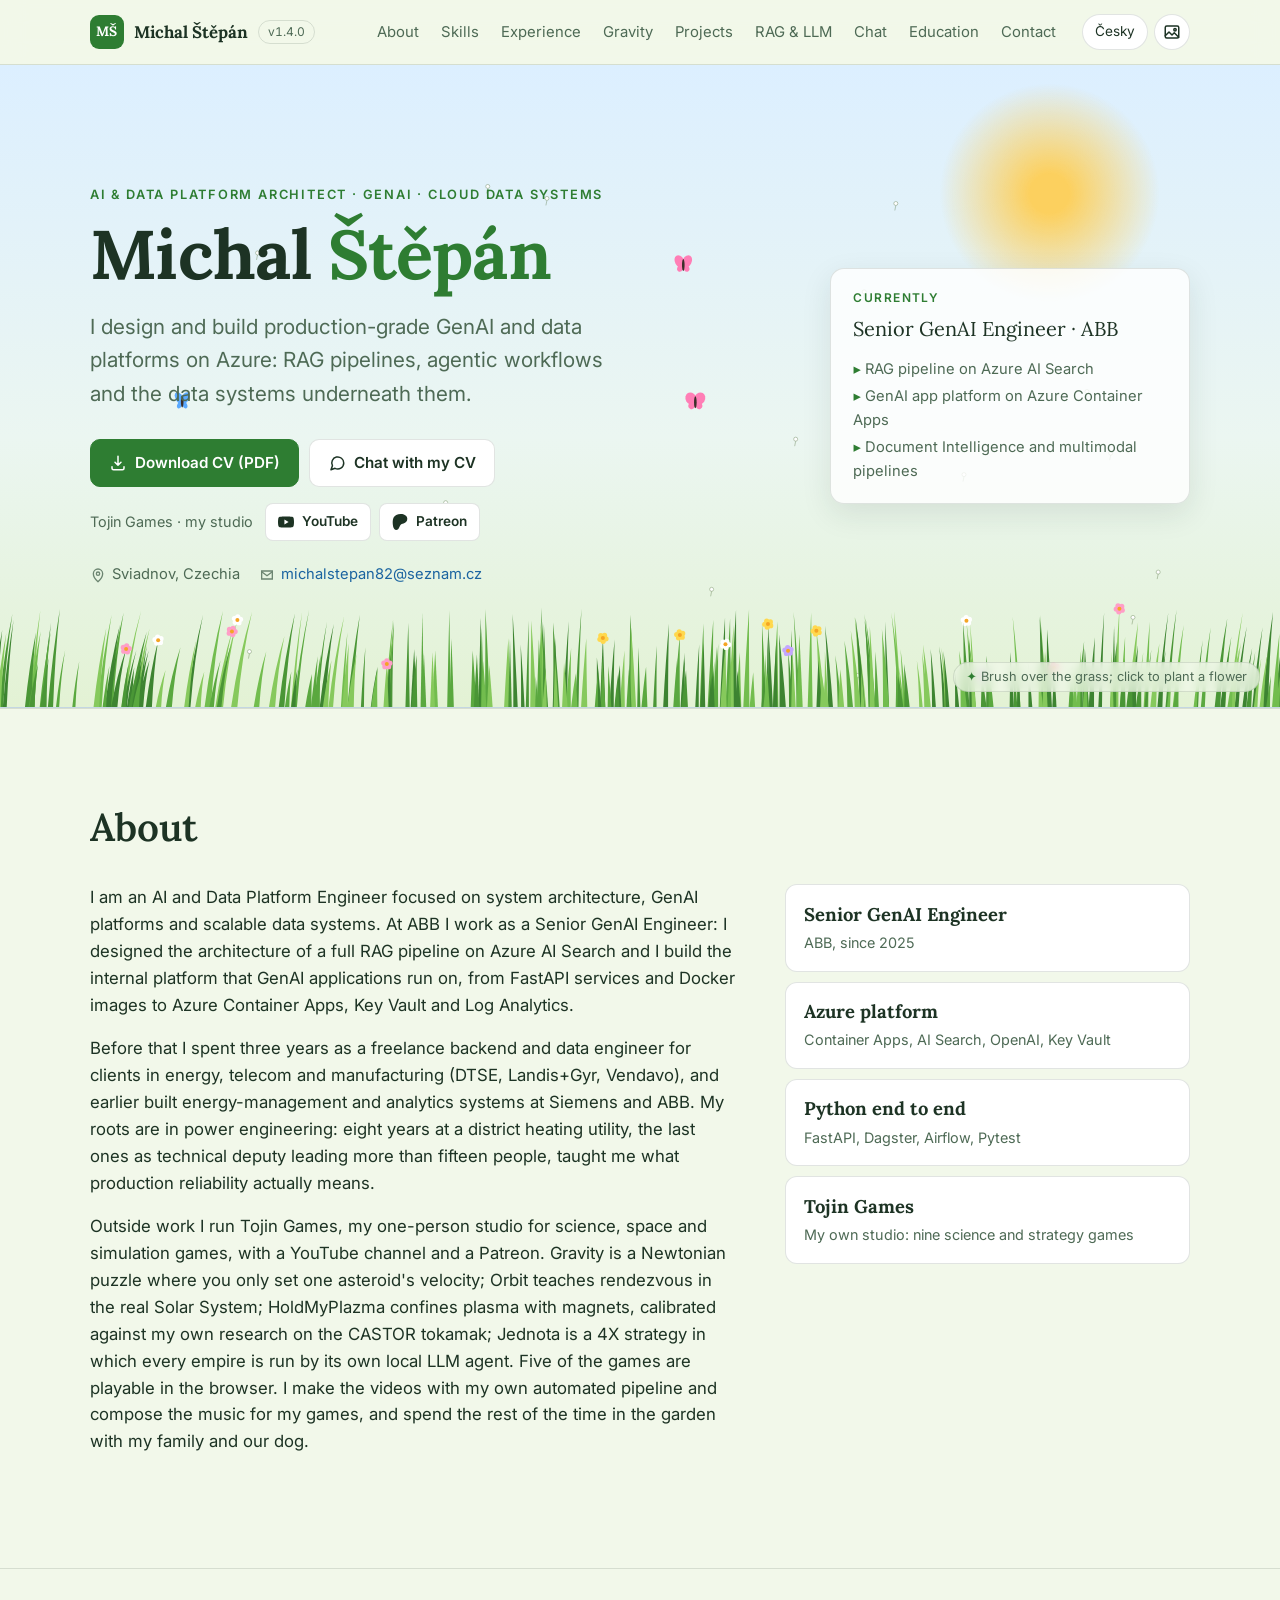
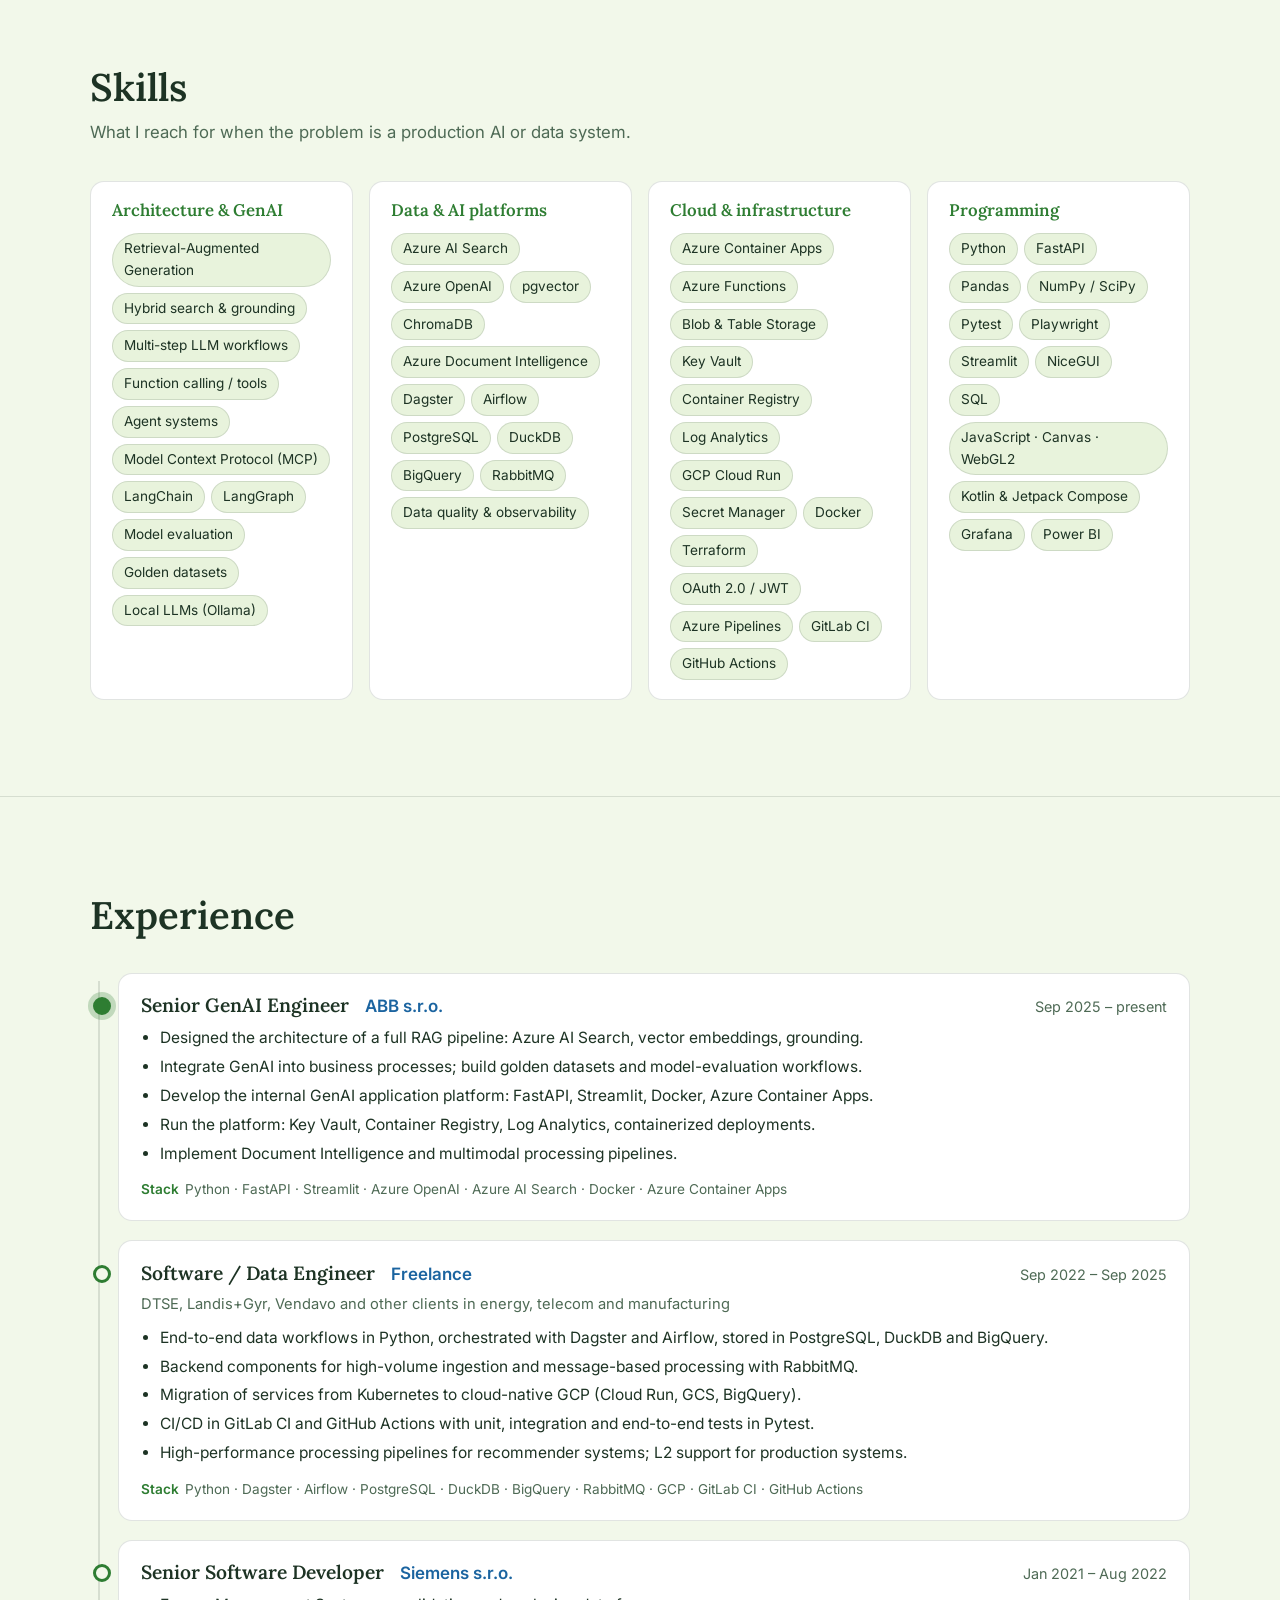
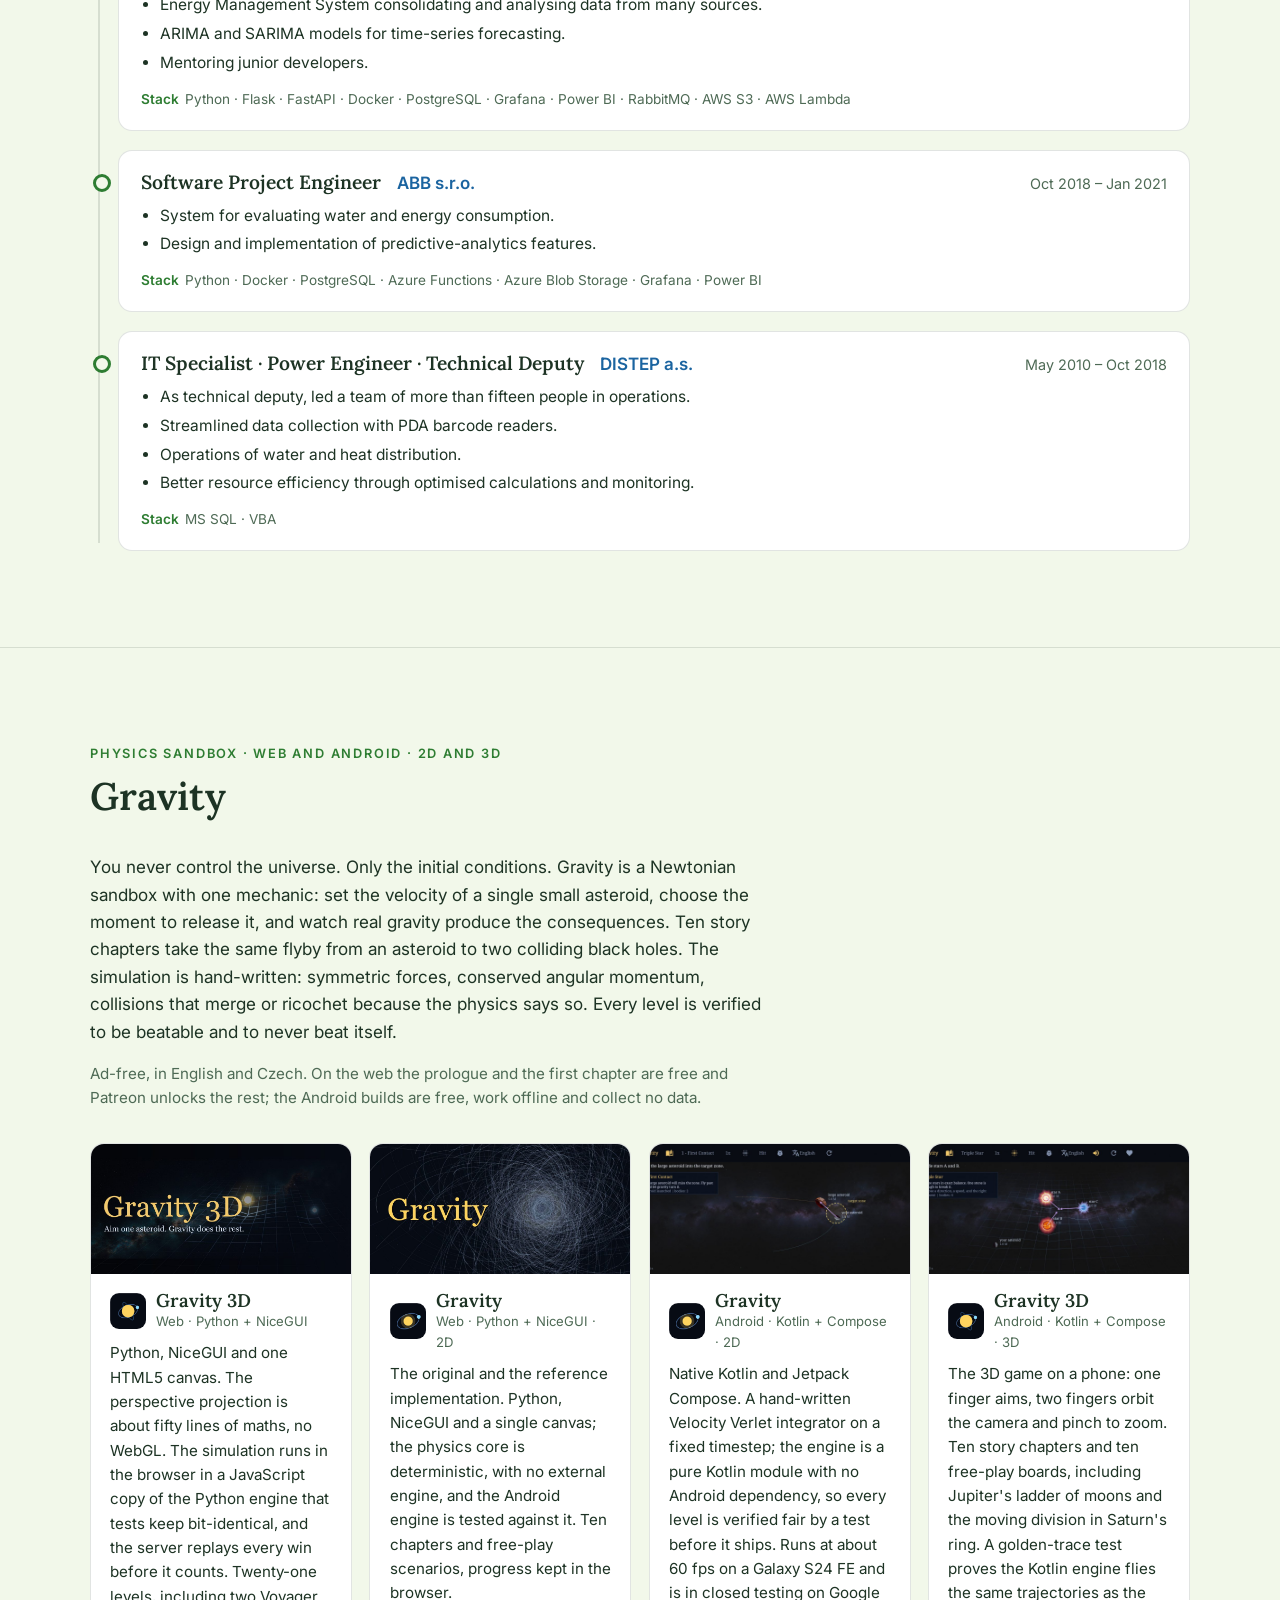
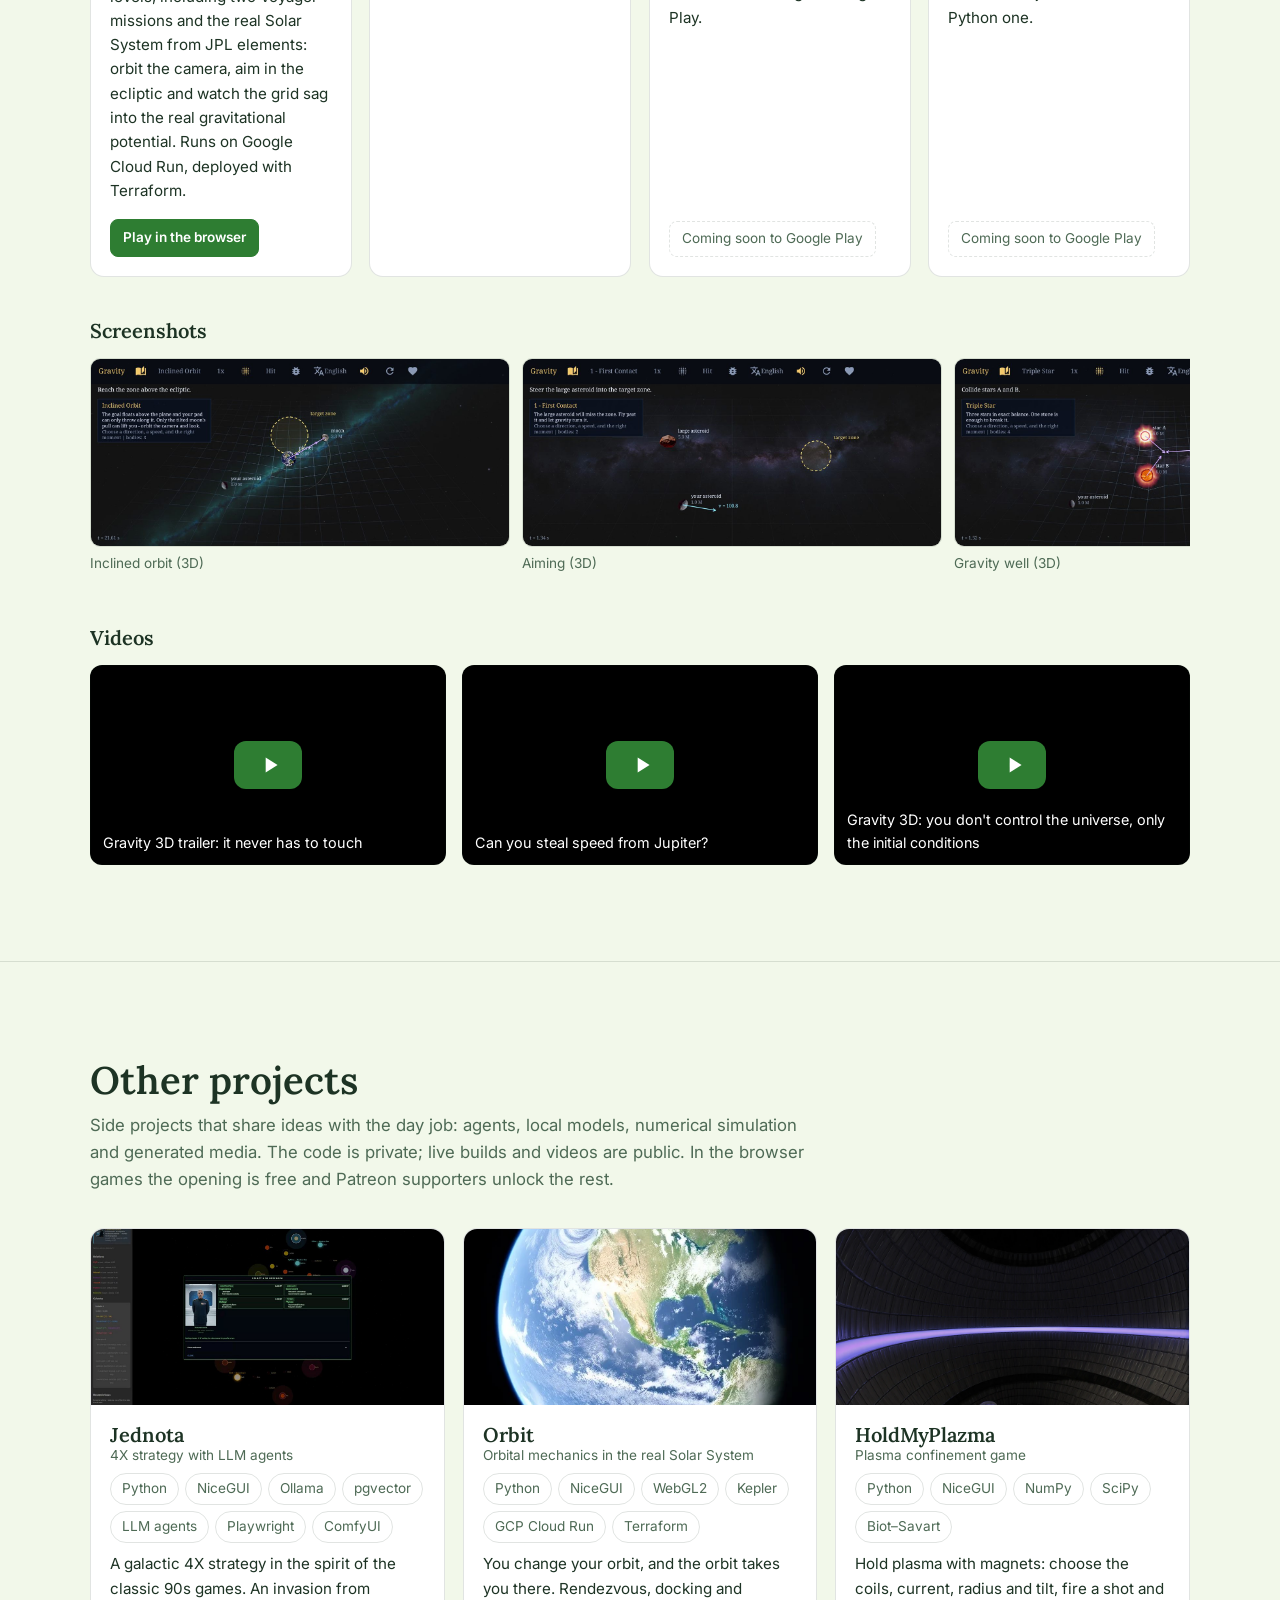
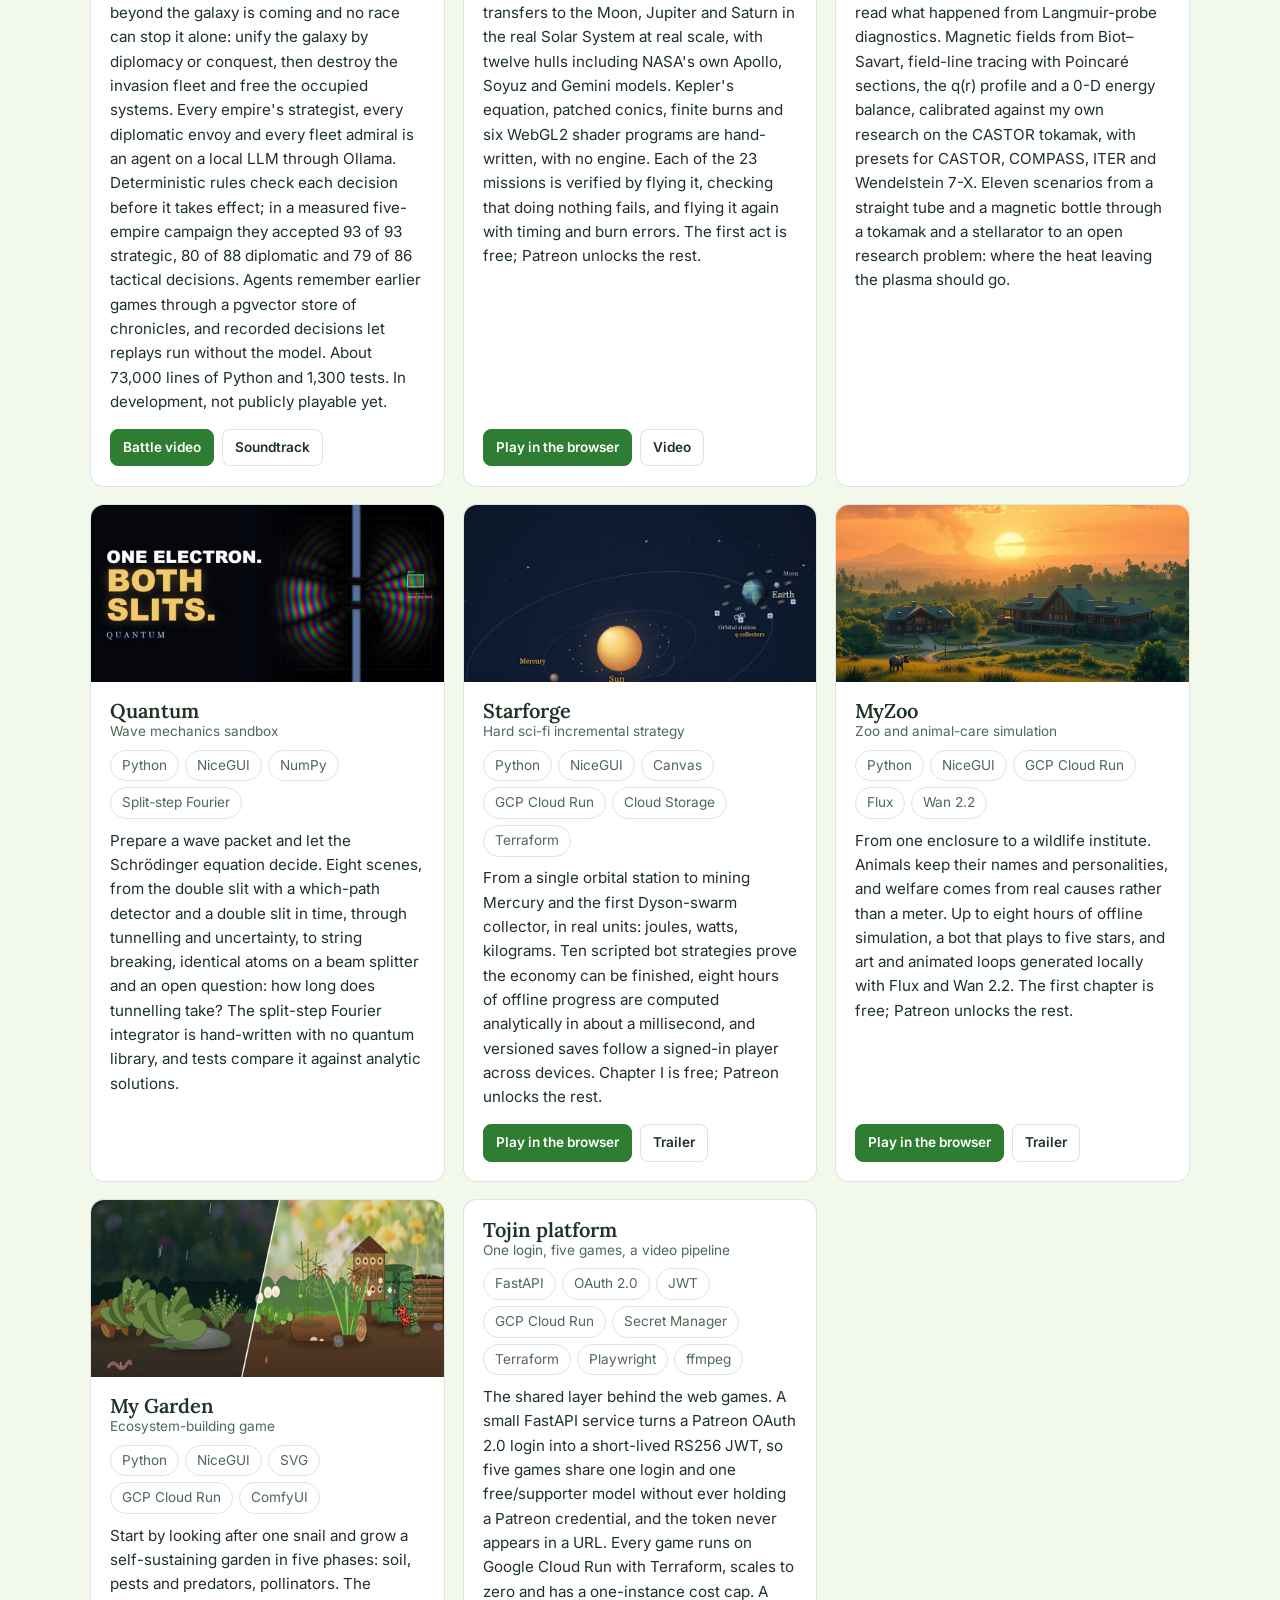
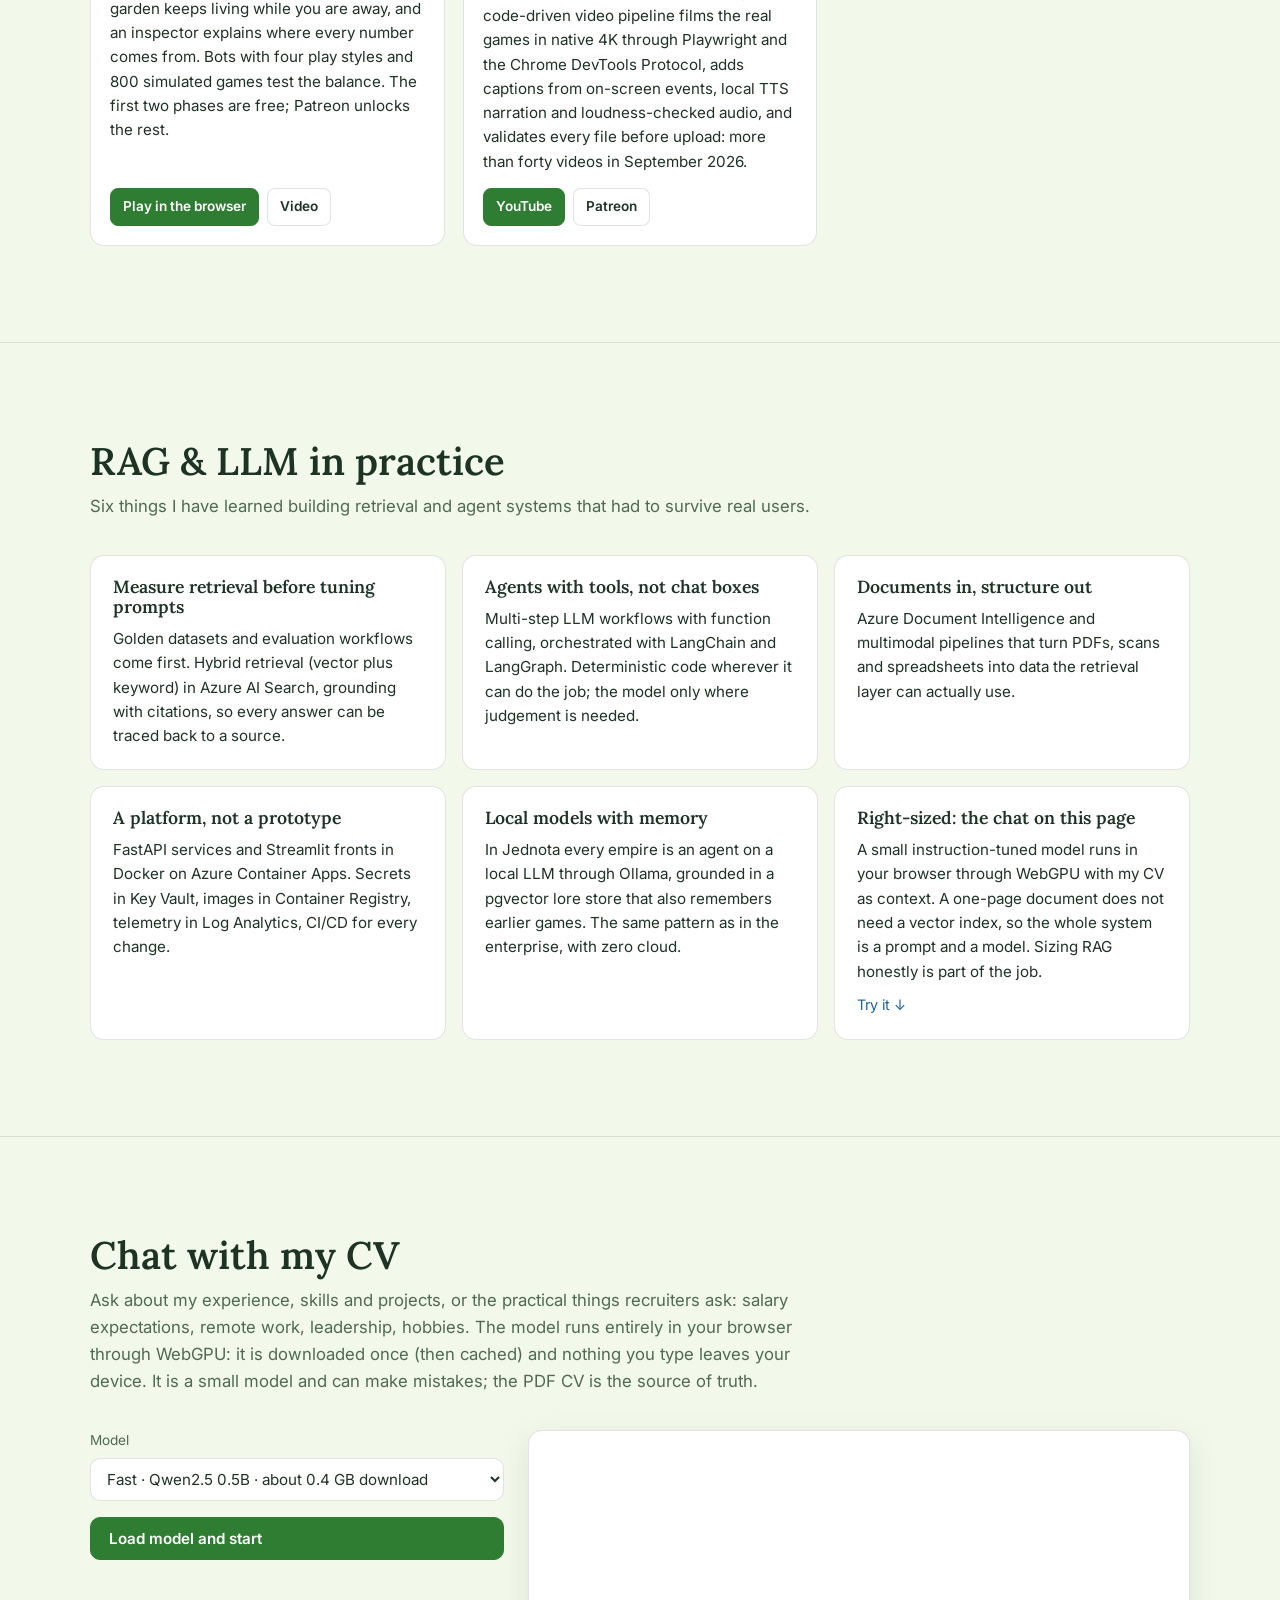
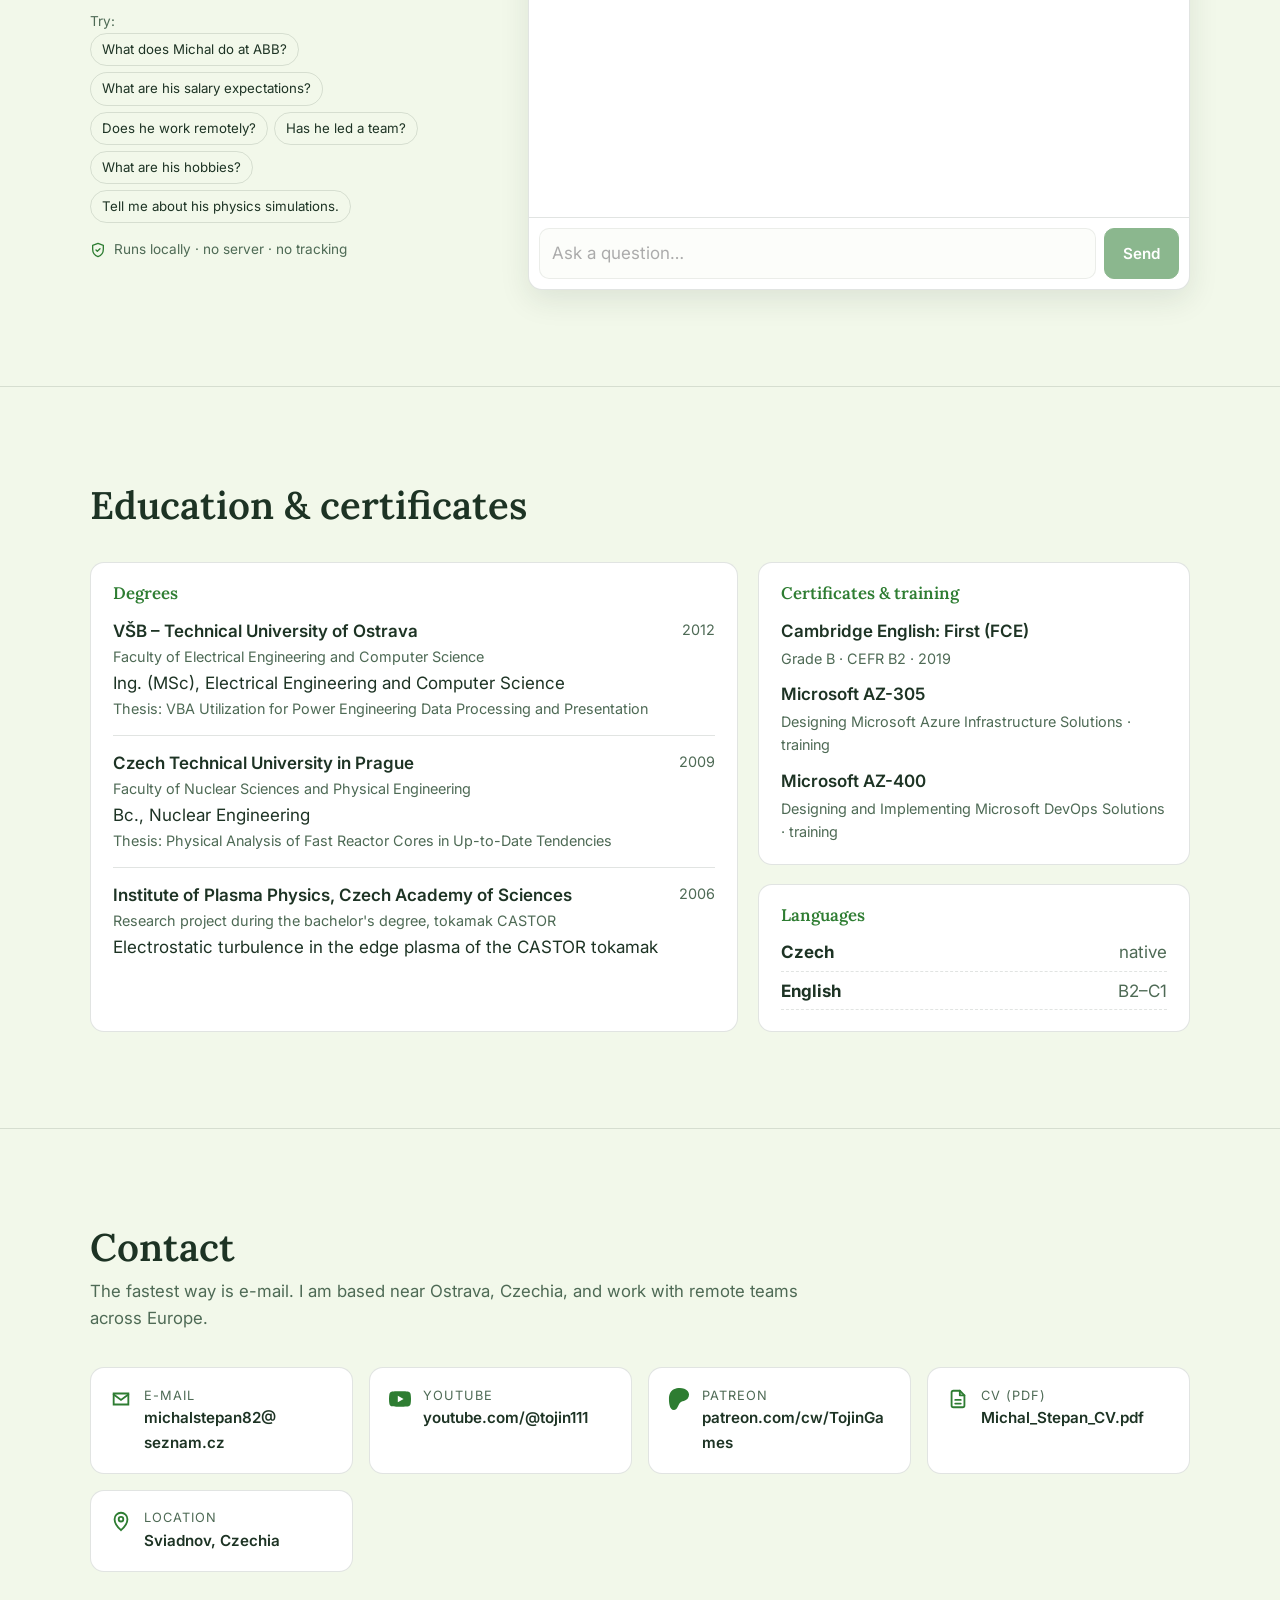
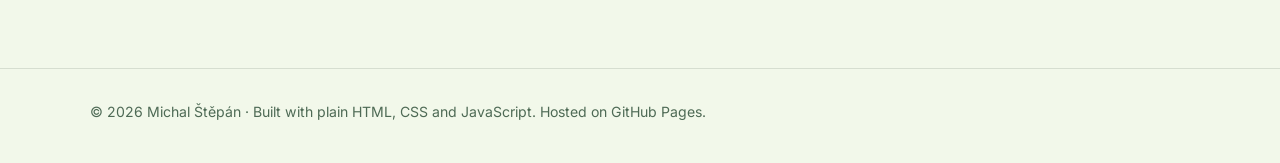
==== index.html @ fc26c0d9 "Add background picker with six animated, interactive hero scenes - Header button opens a menu of bac" ====
<!DOCTYPE html>
<html lang="en" data-bg="meadow">
<head>
  <meta charset="utf-8">
  <meta name="viewport" content="width=device-width, initial-scale=1">
  <title>Michal Štěpán · AI & Data Platform Architect</title>
  <meta name="description" content="Michal Štěpán designs and builds production GenAI and data platforms on Azure: RAG pipelines, agentic workflows and the data systems underneath. Also the author of physics games and simulations.">
  <meta name="author" content="Michal Štěpán">
  <meta name="theme-color" content="#f2f8ea">
  <meta property="og:type" content="website">
  <meta property="og:title" content="Michal Štěpán · AI & Data Platform Architect">
  <meta property="og:description" content="GenAI and data platforms on Azure. RAG, agents, Document Intelligence. Author of physics games and simulations: Gravity, Orbit, Quantum, Jednota.">
  <meta property="og:image" content="assets/img/gravity-3d-feature.jpg">
  <link rel="icon" href="data:image/svg+xml,%3Csvg%20xmlns='http://www.w3.org/2000/svg'%20viewBox='0%200%2064%2064'%3E%3Crect%20width='64'%20height='64'%20rx='14'%20fill='%23f1c55c'/%3E%3Ctext%20x='32'%20y='43'%20font-family='Georgia,serif'%20font-weight='700'%20font-size='30'%20text-anchor='middle'%20fill='%231a1408'%3EM%C5%A0%3C/text%3E%3C/svg%3E">
  <script>
    (function () {
      var b = "meadow";
      try { var s = localStorage.getItem("bg"); if (/^(meadow|forest|sea|space|nebula|paper)$/.test(s)) b = s; } catch (e) {}
      document.documentElement.setAttribute("data-bg", b);
    })();
  </script>
  <link rel="preconnect" href="https://fonts.googleapis.com">
  <link rel="preconnect" href="https://fonts.gstatic.com" crossorigin>
  <link href="https://fonts.googleapis.com/css2?family=Inter:wght@400;600&family=Lora:wght@600;700&display=swap" rel="stylesheet">
  <link rel="stylesheet" href="assets/css/style.css">
  <script type="application/ld+json">
  {
    "@context": "https://schema.org",
    "@type": "Person",
    "name": "Michal Štěpán",
    "jobTitle": "Senior GenAI Engineer",
    "worksFor": { "@type": "Organization", "name": "ABB" },
    "url": "https://mxstex.github.io/MyWebPage/",
    "sameAs": ["https://www.youtube.com/@tojin111", "https://www.patreon.com/cw/TojinGames"],
    "address": { "@type": "PostalAddress", "addressLocality": "Sviadnov", "addressCountry": "CZ" }
  }
  </script>
</head>
<body>
  <a class="skip" href="#main" data-i18n="skip">Skip to content</a>

  <header class="site-header">
    <nav class="container nav" aria-label="Main">
      <a class="brand" href="#top"><span class="mark">MŠ</span><span class="brand-name">Michal Štěpán</span></a>
      <button class="ver-btn" id="version-btn" type="button" aria-haspopup="dialog" data-i18n-attr="title:changelog.open"></button>
      <ul class="nav-links" id="nav-links">
        <li><a href="#about" data-i18n="nav.about">About</a></li>
        <li><a href="#skills" data-i18n="nav.skills">Skills</a></li>
        <li><a href="#experience" data-i18n="nav.experience">Experience</a></li>
        <li><a href="#gravity" data-i18n="nav.gravity">Gravity</a></li>
        <li><a href="#projects" data-i18n="nav.projects">Projects</a></li>
        <li><a href="#rag" data-i18n="nav.rag">RAG & LLM</a></li>
        <li><a href="#chat" data-i18n="nav.chat">Chat</a></li>
        <li><a href="#education" data-i18n="nav.education">Education</a></li>
        <li><a href="#contact" data-i18n="nav.contact">Contact</a></li>
      </ul>
      <div class="nav-ctrls">
        <button class="pill-btn" id="lang-toggle" type="button" data-i18n="lang.switch" data-i18n-attr="title:lang.switchTitle">Česky</button>
        <div class="bg-picker">
          <button class="icon-btn" id="bg-btn" type="button" aria-haspopup="menu" aria-expanded="false" aria-controls="bg-menu" data-i18n-attr="aria-label:bg.choose,title:bg.choose">
            <svg viewBox="0 0 24 24" fill="none" stroke="currentColor" stroke-width="2" stroke-linecap="round" stroke-linejoin="round"><rect x="3" y="4" width="18" height="16" rx="2"/><path d="m3 17 5-5 4 4 3-3 6 6"/><circle cx="16" cy="9" r="1.6"/></svg>
          </button>
          <div class="bg-menu" id="bg-menu" role="menu" hidden>
            <div class="bg-menu-title" data-i18n="bg.title">Background</div>
            <button type="button" role="menuitemradio" aria-checked="false" data-bg="meadow"><span class="sw"></span><span data-i18n="bg.meadow">Meadow</span></button>
            <button type="button" role="menuitemradio" aria-checked="false" data-bg="forest"><span class="sw"></span><span data-i18n="bg.forest">Forest at dusk</span></button>
            <button type="button" role="menuitemradio" aria-checked="false" data-bg="sea"><span class="sw"></span><span data-i18n="bg.sea">Sea</span></button>
            <button type="button" role="menuitemradio" aria-checked="false" data-bg="space"><span class="sw"></span><span data-i18n="bg.space">Space</span></button>
            <button type="button" role="menuitemradio" aria-checked="false" data-bg="nebula"><span class="sw"></span><span data-i18n="bg.nebula">Nebula</span></button>
            <button type="button" role="menuitemradio" aria-checked="false" data-bg="paper"><span class="sw"></span><span data-i18n="bg.paper">Paper</span></button>
          </div>
        </div>
        <button class="icon-btn menu-btn" id="menu-btn" type="button" aria-controls="nav-links" aria-expanded="false" data-i18n-attr="aria-label:nav.menu">
          <svg viewBox="0 0 24 24" fill="none" stroke="currentColor" stroke-width="2" stroke-linecap="round"><path d="M4 7h16M4 12h16M4 17h16"/></svg>
        </button>
      </div>
    </nav>
  </header>

  <main id="main">
    <!-- ===== HERO ===== -->
    <section class="hero" id="top">
      <canvas id="scene" aria-hidden="true"></canvas>
      <div class="scene-hint" id="scene-hint" aria-hidden="true"></div>
      <div class="container">
        <div class="hero-grid">
          <div>
            <div class="kicker" data-i18n="hero.kicker">AI & Data Platform Architect · GenAI · Cloud data systems</div>
            <h1>Michal <span class="accent">Štěpán</span></h1>
            <p class="tagline" data-i18n="hero.tagline">I design and build production-grade GenAI and data platforms on Azure: RAG pipelines, agentic workflows and the data systems underneath them.</p>
            <div class="hero-cta">
              <a class="btn primary" id="cv-link" href="cv/Michal_Stepan_CV.pdf" download>
                <svg viewBox="0 0 24 24" fill="none" stroke="currentColor" stroke-width="2" stroke-linecap="round" stroke-linejoin="round"><path d="M12 3v12m0 0 4-4m-4 4-4-4M4 17v2a2 2 0 0 0 2 2h12a2 2 0 0 0 2-2v-2"/></svg>
                <span data-i18n="hero.cv">Download CV (PDF)</span>
              </a>
              <a class="btn" href="#chat">
                <svg viewBox="0 0 24 24" fill="none" stroke="currentColor" stroke-width="2" stroke-linecap="round" stroke-linejoin="round"><path d="M21 12a8 8 0 0 1-11.6 7.1L4 21l1.9-5.4A8 8 0 1 1 21 12Z"/></svg>
                <span data-i18n="hero.chat">Chat with my CV</span>
              </a>
            </div>
            <div class="hero-studio">
              <span class="lbl" data-i18n="hero.studio">Tojin Games · my studio</span>
              <a class="btn small" id="youtube-link" href="https://www.youtube.com/@tojin111" target="_blank" rel="noopener">
                <svg viewBox="0 0 24 24" fill="currentColor"><path d="M23.5 6.2a3 3 0 0 0-2.1-2.1C19.5 3.6 12 3.6 12 3.6s-7.5 0-9.4.5A3 3 0 0 0 .5 6.2 31 31 0 0 0 0 12a31 31 0 0 0 .5 5.8 3 3 0 0 0 2.1 2.1c1.9.5 9.4.5 9.4.5s7.5 0 9.4-.5a3 3 0 0 0 2.1-2.1A31 31 0 0 0 24 12a31 31 0 0 0-.5-5.8ZM9.6 15.6V8.4l6.3 3.6-6.3 3.6Z"/></svg>
                <span data-i18n="hero.youtube">YouTube</span>
              </a>
              <a class="btn small" id="patreon-link" href="https://www.patreon.com/cw/TojinGames" target="_blank" rel="noopener">
                <svg viewBox="0 0 24 24" fill="currentColor"><path d="M22.957 7.21c-.004-3.064-2.391-5.576-5.191-6.482-3.478-1.125-8.064-.962-11.384.604C2.357 3.231 1.093 7.391 1.046 11.54c-.039 3.411.302 12.396 5.369 12.46 3.765.047 4.326-4.804 6.068-7.141 1.24-1.662 2.836-2.132 4.801-2.618 3.376-.836 5.678-3.501 5.673-7.031Z"/></svg>
                <span data-i18n="hero.patreon">Patreon</span>
              </a>
            </div>
            <div class="hero-meta">
              <span><svg viewBox="0 0 24 24" fill="none" stroke="currentColor" stroke-width="2" stroke-linecap="round"><path d="M12 22s7-6.2 7-12a7 7 0 1 0-14 0c0 5.8 7 12 7 12Z"/><circle cx="12" cy="10" r="2.5"/></svg><span id="hero-location">Sviadnov, Czechia</span></span>
              <span><svg viewBox="0 0 24 24" fill="none" stroke="currentColor" stroke-width="2" stroke-linecap="round"><path d="M4 6h16v12H4z"/><path d="m4 7 8 6 8-6"/></svg><a id="hero-email" href="mailto:michalstepan82@seznam.cz">michalstepan82@seznam.cz</a></span>
            </div>
          </div>
          <aside class="now-card">
            <div class="label" data-i18n="hero.now.label">Currently</div>
            <div class="big" data-i18n="hero.now.big">Senior GenAI Engineer · ABB</div>
            <ul>
              <li data-i18n="hero.now.1">RAG pipeline on Azure AI Search</li>
              <li data-i18n="hero.now.2">GenAI app platform on Azure Container Apps</li>
              <li data-i18n="hero.now.3">Document Intelligence and multimodal pipelines</li>
            </ul>
          </aside>
        </div>
      </div>
    </section>

    <!-- ===== ABOUT ===== -->
    <section id="about">
      <div class="container">
        <div class="section-head">
          <h2 data-i18n="about.title">About</h2>
        </div>
        <div class="about-grid">
          <div>
            <p data-i18n="about.p1"></p>
            <p data-i18n="about.p2"></p>
            <p data-i18n="about.p3"></p>
          </div>
          <div class="facts">
            <div class="fact"><b data-i18n="about.fact1.b"></b><span data-i18n="about.fact1.s"></span></div>
            <div class="fact"><b data-i18n="about.fact2.b"></b><span data-i18n="about.fact2.s"></span></div>
            <div class="fact"><b data-i18n="about.fact3.b"></b><span data-i18n="about.fact3.s"></span></div>
            <div class="fact"><b data-i18n="about.fact4.b"></b><span data-i18n="about.fact4.s"></span></div>
          </div>
        </div>
      </div>
    </section>

    <!-- ===== SKILLS ===== -->
    <section id="skills">
      <div class="container">
        <div class="section-head">
          <h2 data-i18n="skills.title">Skills</h2>
          <p class="lead" data-i18n="skills.lead"></p>
        </div>
        <div class="skill-groups" id="skill-groups"></div>
      </div>
    </section>

    <!-- ===== EXPERIENCE ===== -->
    <section id="experience">
      <div class="container">
        <div class="section-head">
          <h2 data-i18n="experience.title">Experience</h2>
        </div>
        <div class="timeline" id="timeline"></div>
      </div>
    </section>

    <!-- ===== GRAVITY ===== -->
    <section id="gravity">
      <div class="container">
        <div class="section-head">
          <div class="kicker" data-i18n="gravity.kicker">Physics sandbox · web and Android · 2D and 3D</div>
          <h2 data-i18n="gravity.title">Gravity</h2>
        </div>
        <div class="gravity-intro">
          <p data-i18n="gravity.intro"></p>
          <p class="free" data-i18n="gravity.free"></p>
        </div>
        <div class="app-grid" id="app-grid"></div>

        <h3 class="subhead" data-i18n="gravity.gallery">Screenshots</h3>
        <div class="strip" id="gallery"></div>

        <div id="videos-block">
          <h3 class="subhead" data-i18n="gravity.videos">Videos</h3>
          <div class="video-grid" id="videos"></div>
        </div>
      </div>
    </section>

    <!-- ===== PROJECTS ===== -->
    <section id="projects">
      <div class="container">
        <div class="section-head">
          <h2 data-i18n="projects.title">Other projects</h2>
          <p class="lead" data-i18n="projects.lead"></p>
        </div>
        <div class="project-grid" id="project-grid"></div>
      </div>
    </section>

    <!-- ===== RAG & LLM ===== -->
    <section id="rag">
      <div class="container">
        <div class="section-head">
          <h2 data-i18n="rag.title">RAG & LLM in practice</h2>
          <p class="lead" data-i18n="rag.lead"></p>
        </div>
        <div class="rag-grid" id="rag-grid"></div>
      </div>
    </section>

    <!-- ===== CHAT ===== -->
    <section id="chat">
      <div class="container">
        <div class="section-head">
          <h2 data-i18n="chat.title">Chat with my CV</h2>
          <p class="lead" data-i18n="chat.intro"></p>
        </div>
        <div class="chat-wrap">
          <div class="chat-side">
            <div class="field">
              <label for="chat-model" data-i18n="chat.model">Model</label>
              <select id="chat-model">
                <option value="small" data-i18n="chat.model.small">Fast · Qwen2.5 0.5B · about 0.4 GB download</option>
                <option value="large" data-i18n="chat.model.large">Better answers · Qwen2.5 1.5B · about 1 GB download</option>
              </select>
            </div>
            <button class="btn primary" id="chat-start" type="button" data-i18n="chat.start">Load model and start</button>
            <div class="progress" id="chat-progress" hidden><div></div></div>
            <div class="status" id="chat-status"></div>
            <div>
              <div class="field"><label data-i18n="chat.suggest">Try:</label></div>
              <div class="suggest" id="chat-suggest"></div>
            </div>
            <div class="privacy">
              <svg viewBox="0 0 24 24" fill="none" stroke="currentColor" stroke-width="2" stroke-linecap="round" stroke-linejoin="round"><path d="M12 2 4 5v6c0 5 3.4 9.4 8 11 4.6-1.6 8-6 8-11V5l-8-3Z"/><path d="m9 12 2 2 4-4"/></svg>
              <span data-i18n="chat.privacy">Runs locally · no server · no tracking</span>
            </div>
          </div>
          <div class="chat-box">
            <div class="messages" id="chat-messages" aria-live="polite"></div>
            <form class="chat-input" id="chat-form">
              <input id="chat-input" type="text" autocomplete="off" disabled data-i18n-attr="placeholder:chat.placeholder" placeholder="Ask a question…">
              <button class="btn primary" id="chat-send" type="submit" disabled data-i18n="chat.send">Send</button>
              <button class="btn" id="chat-stop" type="button" hidden data-i18n="chat.stop">Stop</button>
            </form>
          </div>
        </div>
      </div>
    </section>

    <!-- ===== EDUCATION ===== -->
    <section id="education">
      <div class="container">
        <div class="section-head">
          <h2 data-i18n="education.title">Education & certificates</h2>
        </div>
        <div class="edu-grid">
          <div class="card">
            <h3 data-i18n="education.degrees">Degrees</h3>
            <div id="degrees"></div>
          </div>
          <div class="side-stack">
            <div class="card">
              <h3 data-i18n="education.certs">Certificates & training</h3>
              <div id="certs"></div>
            </div>
            <div class="card">
              <h3 data-i18n="education.langs">Languages</h3>
              <div class="langs" id="langs"></div>
            </div>
          </div>
        </div>
      </div>
    </section>

    <!-- ===== CONTACT ===== -->
    <section id="contact">
      <div class="container">
        <div class="section-head">
          <h2 data-i18n="contact.title">Contact</h2>
          <p class="lead" data-i18n="contact.lead"></p>
        </div>
        <div class="contact-grid">
          <a class="contact-item" id="contact-email" href="mailto:michalstepan82@seznam.cz">
            <svg viewBox="0 0 24 24" fill="none" stroke="currentColor" stroke-width="2" stroke-linecap="round"><path d="M4 6h16v12H4z"/><path d="m4 7 8 6 8-6"/></svg>
            <div><div class="k" data-i18n="contact.email">E-mail</div><div class="v" id="contact-email-v"></div></div>
          </a>
          <a class="contact-item" id="contact-youtube" href="https://www.youtube.com/@tojin111" target="_blank" rel="noopener">
            <svg viewBox="0 0 24 24" fill="currentColor"><path d="M23.5 6.2a3 3 0 0 0-2.1-2.1C19.5 3.6 12 3.6 12 3.6s-7.5 0-9.4.5A3 3 0 0 0 .5 6.2 31 31 0 0 0 0 12a31 31 0 0 0 .5 5.8 3 3 0 0 0 2.1 2.1c1.9.5 9.4.5 9.4.5s7.5 0 9.4-.5a3 3 0 0 0 2.1-2.1A31 31 0 0 0 24 12a31 31 0 0 0-.5-5.8ZM9.6 15.6V8.4l6.3 3.6-6.3 3.6Z"/></svg>
            <div><div class="k" data-i18n="contact.youtube">YouTube</div><div class="v">youtube.com/@tojin111</div></div>
          </a>
          <a class="contact-item" id="contact-patreon" href="https://www.patreon.com/cw/TojinGames" target="_blank" rel="noopener">
            <svg viewBox="0 0 24 24" fill="currentColor"><path d="M22.957 7.21c-.004-3.064-2.391-5.576-5.191-6.482-3.478-1.125-8.064-.962-11.384.604C2.357 3.231 1.093 7.391 1.046 11.54c-.039 3.411.302 12.396 5.369 12.46 3.765.047 4.326-4.804 6.068-7.141 1.24-1.662 2.836-2.132 4.801-2.618 3.376-.836 5.678-3.501 5.673-7.031Z"/></svg>
            <div><div class="k" data-i18n="contact.patreon">Patreon</div><div class="v">patreon.com/cw/TojinGames</div></div>
          </a>
          <a class="contact-item hidden" id="contact-linkedin" href="#" target="_blank" rel="noopener">
            <svg viewBox="0 0 24 24" fill="currentColor"><path d="M20.4 2H3.6A1.6 1.6 0 0 0 2 3.6v16.8A1.6 1.6 0 0 0 3.6 22h16.8a1.6 1.6 0 0 0 1.6-1.6V3.6A1.6 1.6 0 0 0 20.4 2ZM8 19H5V9h3v10ZM6.5 7.7a1.7 1.7 0 1 1 0-3.4 1.7 1.7 0 0 1 0 3.4ZM19 19h-3v-4.9c0-1.2 0-2.7-1.6-2.7s-1.9 1.3-1.9 2.6V19h-3V9h2.9v1.4a3.2 3.2 0 0 1 2.8-1.6c3 0 3.6 2 3.6 4.6V19Z"/></svg>
            <div><div class="k" data-i18n="contact.linkedin">LinkedIn</div><div class="v" id="contact-linkedin-v"></div></div>
          </a>
          <a class="contact-item" id="contact-cv" href="cv/Michal_Stepan_CV.pdf" download>
            <svg viewBox="0 0 24 24" fill="none" stroke="currentColor" stroke-width="2" stroke-linecap="round" stroke-linejoin="round"><path d="M14 3H7a2 2 0 0 0-2 2v14a2 2 0 0 0 2 2h10a2 2 0 0 0 2-2V8l-5-5Z"/><path d="M14 3v5h5M9 13h6M9 17h6"/></svg>
            <div><div class="k" data-i18n="contact.cv">CV (PDF)</div><div class="v">Michal_Stepan_CV.pdf</div></div>
          </a>
          <div class="contact-item">
            <svg viewBox="0 0 24 24" fill="none" stroke="currentColor" stroke-width="2" stroke-linecap="round"><path d="M12 22s7-6.2 7-12a7 7 0 1 0-14 0c0 5.8 7 12 7 12Z"/><circle cx="12" cy="10" r="2.5"/></svg>
            <div><div class="k" data-i18n="contact.location">Location</div><div class="v" id="contact-location"></div></div>
          </div>
        </div>
      </div>
    </section>
  </main>

  <footer>
    <div class="container">
      <span>© <span id="year">2026</span> Michal Štěpán · <span data-i18n="footer.built">Built with plain HTML, CSS and JavaScript. Hosted on GitHub Pages.</span></span>
    </div>
  </footer>

  <dialog class="changelog" id="changelog" aria-labelledby="changelog-title">
    <div class="changelog-head">
      <h2 id="changelog-title" data-i18n="changelog.title">Changelog</h2>
      <button class="icon-btn" id="changelog-close" type="button" data-i18n-attr="aria-label:lightbox.close,title:lightbox.close">
        <svg viewBox="0 0 24 24" fill="none" stroke="currentColor" stroke-width="2" stroke-linecap="round"><path d="M6 6l12 12M18 6 6 18"/></svg>
      </button>
    </div>
    <div class="changelog-list" id="changelog-list"></div>
  </dialog>

  <dialog class="lightbox" id="lightbox">
    <figure>
      <img id="lightbox-img" alt="">
      <figcaption id="lightbox-cap"></figcaption>
    </figure>
  </dialog>

  <script src="assets/js/content.js"></script>
  <script src="assets/js/main.js"></script>
  <script src="assets/js/chat.js"></script>
</body>
</html>
---- assets/css/style.css ----
/* =====================================================================
   Michal Štěpán · portfolio
   Plain CSS, no build step. Six backgrounds via :root[data-bg]; the
   base :root values are the "space" one, "meadow" is the default.
   ===================================================================== */

:root {
  --bg: #0b1020;
  --bg-2: #0f172b;
  --card: #141f36;
  --card-2: #1a2745;
  --text: #e8ecf5;
  --muted: #a3add0;
  --accent: #f1c55c;
  --accent-ink: #1a1408;
  --accent-2: #8fb4ff;
  --line: rgba(255, 255, 255, 0.10);
  --shadow: 0 10px 30px rgba(0, 0, 0, 0.35);
  --radius: 14px;
  --font-display: "Lora", Georgia, "Times New Roman", serif;
  --font-body: "Inter", system-ui, -apple-system, "Segoe UI", Roboto, sans-serif;
  --nav-h: 64px;
  color-scheme: dark;
}

/* :root[data-bg], not [data-bg]: the picker's menu items carry data-bg too */
:root[data-bg="meadow"] {
  --bg: #f2f8ea;
  --bg-2: #fbfdf7;
  --card: #ffffff;
  --card-2: #e8f3dc;
  --text: #1d3324;
  --muted: #4e6a55;
  --accent: #2e7d32;
  --accent-ink: #ffffff;
  --accent-2: #1b64a0;
  --line: rgba(29, 51, 36, 0.13);
  --shadow: 0 10px 30px rgba(29, 51, 36, 0.10);
  --hero-bg: linear-gradient(180deg, #dcefff 0%, #ebf6f1 58%, #e3f2d4 100%);
  --scene-opacity: 1;
  color-scheme: light;
}

:root[data-bg="forest"] {
  --bg: #0e1712;
  --bg-2: #111d16;
  --card: #15241b;
  --card-2: #1b2e22;
  --text: #e4eee5;
  --muted: #a3b9a8;
  --accent: #a5d46f;
  --accent-ink: #10200f;
  --accent-2: #e8c872;
  --line: rgba(255, 255, 255, 0.09);
  --shadow: 0 10px 30px rgba(0, 0, 0, 0.40);
  --hero-bg: radial-gradient(900px 420px at 82% 8%, rgba(220, 232, 190, 0.07), transparent 70%), linear-gradient(180deg, #0b140f, #0f1a13);
  --scene-opacity: 0.95;
  color-scheme: dark;
}

:root[data-bg="sea"] {
  --bg: #eef6f6;
  --bg-2: #f8fcfc;
  --card: #ffffff;
  --card-2: #e1efef;
  --text: #13303a;
  --muted: #4a6670;
  --accent: #0f7478;
  --accent-ink: #ffffff;
  --accent-2: #2458a6;
  --line: rgba(19, 48, 58, 0.12);
  --shadow: 0 10px 30px rgba(19, 48, 58, 0.10);
  --hero-bg: linear-gradient(180deg, #e0effb 0%, #edf7f7 65%, #e4f2f2 100%);
  --scene-opacity: 1;
  color-scheme: light;
}

:root[data-bg="nebula"] {
  --bg: #110c22;
  --bg-2: #150f2b;
  --card: #1b1436;
  --card-2: #241a47;
  --text: #ece8fb;
  --muted: #b3aad8;
  --accent: #7fe3f0;
  --accent-ink: #081620;
  --accent-2: #d4a6ff;
  --line: rgba(255, 255, 255, 0.10);
  --shadow: 0 10px 30px rgba(0, 0, 0, 0.45);
  --hero-bg: radial-gradient(700px 420px at 85% 12%, rgba(150, 80, 240, 0.30), transparent 70%), radial-gradient(640px 420px at 8% 95%, rgba(40, 190, 210, 0.14), transparent 70%);
  --scene-opacity: 0.85;
  color-scheme: dark;
}

:root[data-bg="paper"] {
  --bg: #f7f5ef;
  --bg-2: #ffffff;
  --card: #ffffff;
  --card-2: #f1eee4;
  --text: #14213d;
  --muted: #4d5b7c;
  --accent: #a8780a;
  --accent-ink: #ffffff;
  --accent-2: #2b5cc7;
  --line: rgba(20, 33, 61, 0.12);
  --shadow: 0 10px 30px rgba(20, 33, 61, 0.10);
  color-scheme: light;
}

* { box-sizing: border-box; }
html { scroll-behavior: smooth; scroll-padding-top: calc(var(--nav-h) + 12px); }
@media (prefers-reduced-motion: reduce) { html { scroll-behavior: auto; } }

body {
  margin: 0;
  background: var(--bg);
  color: var(--text);
  font-family: var(--font-body);
  font-size: 17px;
  line-height: 1.6;
  -webkit-font-smoothing: antialiased;
}

img { max-width: 100%; display: block; }
a { color: var(--accent-2); text-decoration: none; }
a:hover { text-decoration: underline; }
h1, h2, h3, h4 { font-family: var(--font-display); font-weight: 600; line-height: 1.15; margin: 0; }
p { margin: 0 0 1em; }
ul { margin: 0; padding-left: 1.2em; }

.container { width: min(1100px, 100% - 2.5rem); margin-inline: auto; }
.skip { position: absolute; left: -999px; top: 8px; background: var(--accent); color: var(--accent-ink); padding: 8px 12px; border-radius: 8px; z-index: 100; }
.skip:focus { left: 8px; }
.hidden, [hidden] { display: none !important; }

/* ---------- header / nav ---------- */
.site-header {
  position: sticky; top: 0; z-index: 50;
  background: color-mix(in srgb, var(--bg) 82%, transparent);
  backdrop-filter: blur(12px); -webkit-backdrop-filter: blur(12px);
  border-bottom: 1px solid var(--line);
}
.nav { height: var(--nav-h); display: flex; align-items: center; gap: 1rem; }
.brand { display: flex; align-items: center; gap: 10px; color: var(--text); font-family: var(--font-display); font-weight: 700; font-size: 1.05rem; }
.brand:hover { text-decoration: none; }
.brand .mark { flex: none; width: 34px; height: 34px; border-radius: 9px; background: var(--accent); color: var(--accent-ink); display: grid; place-items: center; font-size: 0.85rem; font-weight: 700; letter-spacing: 0.02em; }
.ver-btn {
  margin-left: -0.4rem; border: 1px solid var(--line); background: transparent; color: var(--muted);
  border-radius: 999px; cursor: pointer; font: inherit; font-size: 0.75rem; font-variant-numeric: tabular-nums;
  padding: 2px 9px; line-height: 1.5; white-space: nowrap;
}
.ver-btn:hover { color: var(--text); border-color: var(--accent); }
.nav-links { display: flex; gap: 2px; margin-left: auto; list-style: none; padding: 0; }
.nav-links a { color: var(--muted); padding: 8px 10px; border-radius: 8px; font-size: 0.93rem; }
.nav-links a:hover { color: var(--text); background: var(--card); text-decoration: none; }
.nav-ctrls { display: flex; gap: 6px; align-items: center; }
.icon-btn, .pill-btn {
  border: 1px solid var(--line); background: var(--card); color: var(--text);
  border-radius: 999px; cursor: pointer; font: inherit; font-size: 0.85rem;
  display: inline-flex; align-items: center; gap: 6px; padding: 6px 12px; height: 36px;
}
.icon-btn { width: 36px; padding: 0; justify-content: center; }
.icon-btn:hover, .pill-btn:hover { border-color: var(--accent); }
.icon-btn svg { width: 18px; height: 18px; }
.menu-btn { display: none; }

.bg-picker { position: relative; }
.bg-menu {
  position: absolute; right: 0; top: calc(100% + 8px); z-index: 60; min-width: 210px;
  display: grid; gap: 2px; padding: 6px;
  background: var(--bg-2); border: 1px solid var(--line); border-radius: 12px; box-shadow: var(--shadow);
}
.bg-menu-title { color: var(--muted); font-size: 0.75rem; font-weight: 600; letter-spacing: 0.1em; text-transform: uppercase; padding: 6px 10px 4px; }
.bg-menu button {
  display: flex; align-items: center; gap: 10px; width: 100%; padding: 8px 10px;
  border: 0; border-radius: 8px; background: transparent; color: var(--text);
  font: inherit; font-size: 0.92rem; text-align: left; cursor: pointer;
}
.bg-menu button:hover, .bg-menu button:focus-visible { background: var(--card-2); outline: none; }
.bg-menu button[aria-checked="true"]::after { content: "✓"; margin-left: auto; color: var(--accent); font-weight: 700; }
.bg-menu .sw { flex: none; width: 22px; height: 22px; border-radius: 50%; border: 1px solid var(--line); }
.bg-menu [data-bg="meadow"] .sw { background: radial-gradient(circle at 70% 30%, #ffcf4d 0 3px, transparent 4px), linear-gradient(180deg, #cfe8fb 0 52%, #6fbd4a 52%); }
.bg-menu [data-bg="forest"] .sw { background: radial-gradient(circle at 35% 40%, #ffd66e 0 1.5px, transparent 2.5px), radial-gradient(circle at 65% 30%, #ffd66e 0 1.5px, transparent 2.5px), linear-gradient(180deg, #0e1712 0 58%, #2a4c31 58%); }
.bg-menu [data-bg="sea"] .sw { background: linear-gradient(180deg, #dcedfb 0 50%, #5fb3b3 50% 72%, #1f8088 72%); }
.bg-menu [data-bg="space"] .sw { background: radial-gradient(circle at 65% 35%, #f1c55c 0 3px, transparent 4px), #0b1020; }
.bg-menu [data-bg="nebula"] .sw { background: radial-gradient(circle at 68% 32%, #7fe3f0 0 2.5px, transparent 3.5px), radial-gradient(circle at 30% 70%, #9a5cf0, #110c22 75%); }
.bg-menu [data-bg="paper"] .sw { background: radial-gradient(circle at 65% 35%, #a8780a 0 3px, transparent 4px), #f7f5ef; }

@media (max-width: 860px) {
  .menu-btn { display: inline-flex; }
  .nav-ctrls { margin-left: auto; }
  .nav-links {
    position: absolute; top: var(--nav-h); left: 0; right: 0;
    flex-direction: column; background: var(--bg-2); border-bottom: 1px solid var(--line);
    padding: 8px 1rem 12px; display: none;
  }
  .nav-links.open { display: flex; }
  .nav-links a { padding: 10px 12px; font-size: 1rem; }
}
@media (max-width: 480px) { .brand-name { display: none; } }

/* ---------- buttons ---------- */
.btn {
  display: inline-flex; align-items: center; gap: 8px;
  padding: 11px 18px; border-radius: 10px; font-weight: 600; font-size: 0.95rem;
  border: 1px solid var(--line); background: var(--card); color: var(--text); cursor: pointer; font-family: inherit;
  transition: transform 0.12s ease, border-color 0.12s ease, background 0.12s ease;
}
.btn:hover { text-decoration: none; border-color: var(--accent); transform: translateY(-1px); }
.btn.primary { background: var(--accent); color: var(--accent-ink); border-color: var(--accent); }
.btn.primary:hover { filter: brightness(1.05); }
.btn.small { padding: 7px 12px; font-size: 0.85rem; border-radius: 8px; }
.btn svg { width: 18px; height: 18px; }
.btn:disabled { opacity: 0.55; cursor: not-allowed; transform: none; }

/* ---------- sections ---------- */
section { padding: clamp(3.5rem, 8vw, 6rem) 0; }
section + section { border-top: 1px solid var(--line); }
.section-head { max-width: 720px; margin-bottom: 2.2rem; }
.kicker { color: var(--accent); font-size: 0.8rem; letter-spacing: 0.14em; text-transform: uppercase; font-weight: 600; margin-bottom: 0.6rem; }
h2 { font-size: clamp(1.8rem, 3.2vw, 2.4rem); margin-bottom: 0.6rem; }
.lead { color: var(--muted); font-size: 1.05rem; margin: 0; }

/* ---------- hero ---------- */
.hero { position: relative; overflow: hidden; padding: clamp(4rem, 10vw, 7.5rem) 0; border-bottom: 1px solid var(--line); background: var(--hero-bg, none); }
.hero canvas { position: absolute; inset: 0; width: 100%; height: 100%; opacity: var(--scene-opacity, 0.7); pointer-events: none; }
.hero .container { position: relative; }
.scene-hint {
  position: absolute; right: 1.25rem; bottom: 0.9rem; z-index: 1; pointer-events: none;
  padding: 4px 12px; border-radius: 999px; font-size: 0.8rem; color: var(--muted);
  background: color-mix(in srgb, var(--bg) 72%, transparent); border: 1px solid var(--line);
  backdrop-filter: blur(4px); -webkit-backdrop-filter: blur(4px);
}
.scene-hint::before { content: "✦ "; color: var(--accent); }
.hero-grid { display: grid; grid-template-columns: 1.4fr 1fr; gap: 2rem; align-items: center; }
.hero h1 { font-size: clamp(2.5rem, 6vw, 4.3rem); font-weight: 700; letter-spacing: -0.01em; margin: 0.3rem 0 1rem; }
.hero h1 .accent { color: var(--accent); }
.hero .tagline { font-size: clamp(1.05rem, 1.8vw, 1.3rem); color: var(--muted); max-width: 40ch; margin-bottom: 1.8rem; }
.hero-cta { display: flex; flex-wrap: wrap; gap: 10px; margin-bottom: 1.4rem; }
.hero-studio { display: flex; flex-wrap: wrap; align-items: center; gap: 8px; margin: -0.4rem 0 1.4rem; }
.hero-studio .lbl { color: var(--muted); font-size: 0.9rem; margin-right: 4px; }
.hero-studio .btn svg { width: 16px; height: 16px; }
.hero-meta { display: flex; flex-wrap: wrap; gap: 1.2rem; color: var(--muted); font-size: 0.92rem; }
.hero-meta span { display: inline-flex; align-items: center; gap: 6px; }
.hero-meta svg { width: 16px; height: 16px; opacity: 0.8; }
.now-card {
  background: color-mix(in srgb, var(--card) 80%, transparent); border: 1px solid var(--line); border-radius: var(--radius);
  padding: 1.2rem 1.4rem; box-shadow: var(--shadow); justify-self: end; width: min(100%, 360px);
}
.now-card .label { color: var(--accent); font-size: 0.75rem; text-transform: uppercase; letter-spacing: 0.12em; font-weight: 600; }
.now-card .big { font-family: var(--font-display); font-size: 1.25rem; margin: 0.35rem 0 0.8rem; }
.now-card ul { list-style: none; padding: 0; color: var(--muted); font-size: 0.92rem; display: grid; gap: 4px; }
.now-card li::before { content: "▸ "; color: var(--accent); }
@media (max-width: 860px) {
  .hero-grid { grid-template-columns: 1fr; }
  .now-card { justify-self: start; }
}

/* ---------- about ---------- */
.about-grid { display: grid; grid-template-columns: 1.6fr 1fr; gap: 3rem; align-items: start; }
.about-grid p { font-size: 1.05rem; }
.facts { display: grid; gap: 10px; }
.fact { background: var(--card); border: 1px solid var(--line); border-radius: 12px; padding: 0.9rem 1.1rem; }
.fact b { display: block; font-family: var(--font-display); font-size: 1.15rem; }
.fact span { color: var(--muted); font-size: 0.9rem; }
@media (max-width: 860px) { .about-grid { grid-template-columns: 1fr; gap: 1.5rem; } .facts { grid-template-columns: 1fr 1fr; } }
@media (max-width: 520px) { .facts { grid-template-columns: 1fr; } }

/* ---------- skills ---------- */
.skill-groups { display: grid; grid-template-columns: repeat(auto-fit, minmax(240px, 1fr)); gap: 1rem; }
.skill-group { background: var(--card); border: 1px solid var(--line); border-radius: var(--radius); padding: 1.2rem 1.3rem; }
.skill-group h3 { font-size: 1.05rem; margin-bottom: 0.8rem; color: var(--accent); }
.chips { display: flex; flex-wrap: wrap; gap: 6px; }
.chip { background: var(--card-2); border: 1px solid var(--line); border-radius: 999px; padding: 4px 11px; font-size: 0.85rem; color: var(--text); }
.chip.soft { background: transparent; color: var(--muted); }

/* ---------- experience timeline ---------- */
.timeline { position: relative; display: grid; gap: 1.2rem; padding-left: 28px; }
.timeline::before { content: ""; position: absolute; left: 8px; top: 8px; bottom: 8px; width: 2px; background: var(--line); }
.job { position: relative; background: var(--card); border: 1px solid var(--line); border-radius: var(--radius); padding: 1.2rem 1.4rem; }
.job::before { content: ""; position: absolute; left: -26px; top: 1.45rem; width: 12px; height: 12px; border-radius: 50%; background: var(--bg); border: 3px solid var(--accent); }
.job.current::before { background: var(--accent); box-shadow: 0 0 0 5px color-mix(in srgb, var(--accent) 25%, transparent); }
.job-head { display: flex; flex-wrap: wrap; gap: 0.4rem 1rem; align-items: baseline; margin-bottom: 0.3rem; }
.job-head h3 { font-size: 1.2rem; }
.job-head .company { color: var(--accent-2); font-weight: 600; }
.job-head .period { margin-left: auto; color: var(--muted); font-size: 0.9rem; white-space: nowrap; }
.job .note { color: var(--muted); font-size: 0.92rem; margin-bottom: 0.6rem; }
.job ul { color: var(--text); display: grid; gap: 4px; margin: 0.4rem 0 0.8rem; font-size: 0.97rem; }
.job .stack { color: var(--muted); font-size: 0.85rem; }
.job .stack b { color: var(--accent); font-weight: 600; margin-right: 6px; }

/* ---------- gravity ---------- */
.gravity-intro { font-size: 1.07rem; max-width: 62ch; }
.gravity-intro .free { color: var(--muted); font-size: 0.95rem; }
.app-grid { display: grid; grid-template-columns: repeat(auto-fit, minmax(260px, 1fr)); gap: 1.1rem; margin-top: 2rem; }
.app-card { background: var(--card); border: 1px solid var(--line); border-radius: var(--radius); overflow: hidden; display: flex; flex-direction: column; }
.app-card .thumb { aspect-ratio: 2 / 1; object-fit: cover; width: 100%; }
.app-card .body { padding: 1rem 1.2rem 1.2rem; display: flex; flex-direction: column; gap: 0.6rem; flex: 1; }
.app-card .title { display: flex; align-items: center; gap: 10px; }
.app-card .title img { width: 36px; height: 36px; border-radius: 9px; }
.app-card .title h3 { font-size: 1.15rem; }
.app-card .title small { display: block; color: var(--muted); font-size: 0.82rem; font-family: var(--font-body); }
.app-card p { font-size: 0.95rem; color: var(--text); margin: 0; flex: 1; }
.app-card .links { display: flex; flex-wrap: wrap; gap: 8px; margin-top: 0.4rem; }
.badge.soon { display: inline-flex; align-items: center; padding: 6px 12px; font-size: 0.85rem; border: 1px dashed var(--line); border-radius: 8px; color: var(--muted); }

.subhead { font-size: 1.25rem; margin: 2.6rem 0 1rem; }
.strip { display: flex; gap: 12px; overflow-x: auto; padding-bottom: 10px; scroll-snap-type: x mandatory; -webkit-overflow-scrolling: touch; }
.strip figure { margin: 0; flex: 0 0 min(420px, 78vw); scroll-snap-align: start; }
.strip img { border-radius: 10px; border: 1px solid var(--line); cursor: zoom-in; aspect-ratio: 20 / 9; object-fit: cover; }
.strip figcaption { color: var(--muted); font-size: 0.85rem; margin-top: 6px; }
.video-grid { display: grid; grid-template-columns: repeat(auto-fit, minmax(300px, 1fr)); gap: 1rem; }
.yt { position: relative; aspect-ratio: 16 / 9; border-radius: 12px; overflow: hidden; background: #000 center / cover no-repeat; cursor: pointer; border: 1px solid var(--line); }
.yt iframe { position: absolute; inset: 0; width: 100%; height: 100%; border: 0; }
.yt .play { position: absolute; inset: 0; display: grid; place-items: center; background: linear-gradient(to top, rgba(0,0,0,0.55), rgba(0,0,0,0) 60%); }
.yt .play span { width: 68px; height: 48px; border-radius: 12px; background: var(--accent); display: grid; place-items: center; }
.yt .play svg { width: 26px; height: 26px; fill: var(--accent-ink); margin-left: 3px; }
.yt .cap { position: absolute; left: 12px; right: 12px; bottom: 10px; color: #fff; font-size: 0.9rem; text-shadow: 0 1px 3px rgba(0,0,0,0.8); }

/* ---------- projects ---------- */
.project-grid { display: grid; grid-template-columns: repeat(auto-fit, minmax(300px, 1fr)); gap: 1.1rem; }
.project { background: var(--card); border: 1px solid var(--line); border-radius: var(--radius); overflow: hidden; display: flex; flex-direction: column; }
.project img.cover { aspect-ratio: 16 / 8; object-fit: cover; width: 100%; }
.project .body { padding: 1.1rem 1.2rem 1.2rem; display: flex; flex-direction: column; gap: 0.6rem; flex: 1; }
.project h3 { font-size: 1.25rem; }
.project h3 small { display: block; color: var(--muted); font-size: 0.85rem; font-family: var(--font-body); font-weight: 400; margin-top: 2px; }
.project p { font-size: 0.95rem; margin: 0; flex: 1; }
.project .links { display: flex; gap: 8px; flex-wrap: wrap; margin-top: 0.3rem; }

/* ---------- rag ---------- */
.rag-grid { display: grid; grid-template-columns: repeat(auto-fit, minmax(280px, 1fr)); gap: 1rem; }
.rag-card { background: var(--card); border: 1px solid var(--line); border-radius: var(--radius); padding: 1.3rem 1.4rem; position: relative; }
.rag-card h3 { font-size: 1.1rem; margin: 0 0 0.6rem; }
.rag-card p { font-size: 0.95rem; color: var(--text); margin: 0; }
.rag-card a.more { display: inline-block; margin-top: 0.6rem; font-size: 0.9rem; }

/* ---------- chat ---------- */
.chat-wrap { display: grid; grid-template-columns: 1fr 1.6fr; gap: 1.5rem; align-items: start; }
@media (max-width: 900px) { .chat-wrap { grid-template-columns: 1fr; } }
.chat-side { display: grid; gap: 1rem; }
.chat-side .privacy { display: inline-flex; align-items: center; gap: 8px; color: var(--muted); font-size: 0.85rem; }
.chat-side .privacy svg { width: 16px; height: 16px; color: var(--accent); }
.field { display: grid; gap: 6px; }
.field label { font-size: 0.85rem; color: var(--muted); }
select {
  font: inherit; font-size: 0.95rem; color: var(--text); background: var(--card); border: 1px solid var(--line);
  border-radius: 10px; padding: 10px 12px; width: 100%;
}
.progress { height: 8px; background: var(--card-2); border-radius: 999px; overflow: hidden; border: 1px solid var(--line); }
.progress > div { height: 100%; width: 0%; background: var(--accent); transition: width 0.2s ease; }
.status { font-size: 0.88rem; color: var(--muted); min-height: 1.4em; }
.suggest { display: flex; flex-wrap: wrap; gap: 6px; }
.suggest button { font: inherit; font-size: 0.83rem; background: transparent; color: var(--text); border: 1px solid var(--line); border-radius: 999px; padding: 5px 11px; cursor: pointer; }
.suggest button:hover { border-color: var(--accent); }

.chat-box { background: var(--card); border: 1px solid var(--line); border-radius: var(--radius); display: flex; flex-direction: column; min-height: 460px; box-shadow: var(--shadow); }
.messages { flex: 1; padding: 1rem; overflow-y: auto; display: flex; flex-direction: column; gap: 10px; max-height: 60vh; }
.msg { max-width: 85%; padding: 10px 14px; border-radius: 14px; font-size: 0.95rem; white-space: pre-wrap; word-wrap: break-word; }
.msg.user { align-self: flex-end; background: var(--accent); color: var(--accent-ink); border-bottom-right-radius: 4px; }
.msg.bot { align-self: flex-start; background: var(--card-2); border-bottom-left-radius: 4px; }
.msg.sys { align-self: center; color: var(--muted); font-size: 0.85rem; background: transparent; text-align: center; }
.msg.bot.pending::after { content: "▍"; animation: blink 1s steps(2) infinite; color: var(--accent); }
@keyframes blink { to { opacity: 0; } }
.chat-input { display: flex; gap: 8px; padding: 10px; border-top: 1px solid var(--line); }
.chat-input input { flex: 1; font: inherit; color: var(--text); background: var(--bg-2); border: 1px solid var(--line); border-radius: 10px; padding: 11px 12px; min-width: 0; }
.chat-input input:focus { outline: 2px solid color-mix(in srgb, var(--accent) 50%, transparent); border-color: var(--accent); }
.chat-input input:disabled { opacity: 0.6; }

/* ---------- education ---------- */
.edu-grid { display: grid; grid-template-columns: 1.5fr 1fr; gap: 1.2rem; }
@media (max-width: 860px) { .edu-grid { grid-template-columns: 1fr; } }
.card { background: var(--card); border: 1px solid var(--line); border-radius: var(--radius); padding: 1.3rem 1.4rem; }
.card h3 { font-size: 1.05rem; color: var(--accent); margin-bottom: 0.9rem; }
.degree + .degree { border-top: 1px solid var(--line); margin-top: 0.9rem; padding-top: 0.9rem; }
.degree .school { font-weight: 600; }
.degree .faculty, .degree .thesis { color: var(--muted); font-size: 0.9rem; }
.degree .degree-name { margin-top: 2px; }
.degree .year { float: right; color: var(--muted); font-size: 0.9rem; margin-left: 1rem; }
.cert { display: grid; gap: 2px; }
.cert + .cert { margin-top: 0.7rem; }
.cert b { font-weight: 600; }
.cert span { color: var(--muted); font-size: 0.9rem; }
.langs { display: grid; gap: 6px; margin-top: 0.2rem; }
.langs div { display: flex; justify-content: space-between; border-bottom: 1px dashed var(--line); padding-bottom: 4px; }
.langs span { color: var(--muted); }
.side-stack { display: grid; gap: 1.2rem; }

/* ---------- contact ---------- */
.contact-grid { display: grid; grid-template-columns: repeat(auto-fit, minmax(240px, 1fr)); gap: 1rem; }
.contact-item { background: var(--card); border: 1px solid var(--line); border-radius: var(--radius); padding: 1.1rem 1.2rem; display: flex; gap: 12px; align-items: flex-start; }
.contact-item:hover { border-color: var(--accent); text-decoration: none; }
.contact-item svg { width: 22px; height: 22px; color: var(--accent); flex: none; margin-top: 2px; }
.contact-item .k { font-size: 0.8rem; color: var(--muted); text-transform: uppercase; letter-spacing: 0.08em; }
.contact-item .v { color: var(--text); font-weight: 600; font-size: 0.95rem; overflow-wrap: anywhere; }

/* ---------- footer ---------- */
footer { border-top: 1px solid var(--line); padding: 2rem 0 2.5rem; color: var(--muted); font-size: 0.88rem; }
footer .container { display: flex; flex-wrap: wrap; gap: 0.5rem 1.5rem; justify-content: space-between; }

/* ---------- changelog ---------- */
dialog.changelog {
  border: 1px solid var(--line); border-radius: var(--radius); padding: 0; background: var(--bg-2); color: var(--text);
  width: min(560px, 100% - 2rem); max-height: min(80vh, 720px); box-shadow: var(--shadow);
}
dialog.changelog[open] { display: flex; flex-direction: column; }
dialog.changelog::backdrop { background: rgba(0, 0, 0, 0.6); }
.changelog-head { display: flex; align-items: center; justify-content: space-between; gap: 1rem; padding: 1rem 1.2rem 0.8rem; border-bottom: 1px solid var(--line); }
.changelog-head h2 { font-size: 1.35rem; margin: 0; }
.changelog-head .icon-btn:focus-visible { outline: 2px solid var(--accent); outline-offset: 2px; }
.changelog-list { overflow-y: auto; padding: 0.4rem 1.2rem 1.2rem; }
.release { padding: 0.9rem 0; }
.release + .release { border-top: 1px solid var(--line); }
.release-head { display: flex; align-items: baseline; gap: 0.8rem; margin-bottom: 0.4rem; }
.release-head b { font-family: var(--font-display); font-size: 1.05rem; color: var(--accent); }
.release-head time { color: var(--muted); font-size: 0.85rem; }
.release ul { display: grid; gap: 4px; font-size: 0.93rem; }

/* ---------- lightbox ---------- */
dialog.lightbox { border: 0; padding: 0; background: transparent; max-width: min(96vw, 1400px); max-height: 96vh; }
dialog.lightbox::backdrop { background: rgba(0, 0, 0, 0.85); }
dialog.lightbox img { max-height: 90vh; width: auto; max-width: 96vw; border-radius: 10px; margin: auto; }
dialog.lightbox figcaption { color: #fff; text-align: center; margin-top: 8px; font-size: 0.95rem; }
dialog.lightbox figure { margin: 0; }
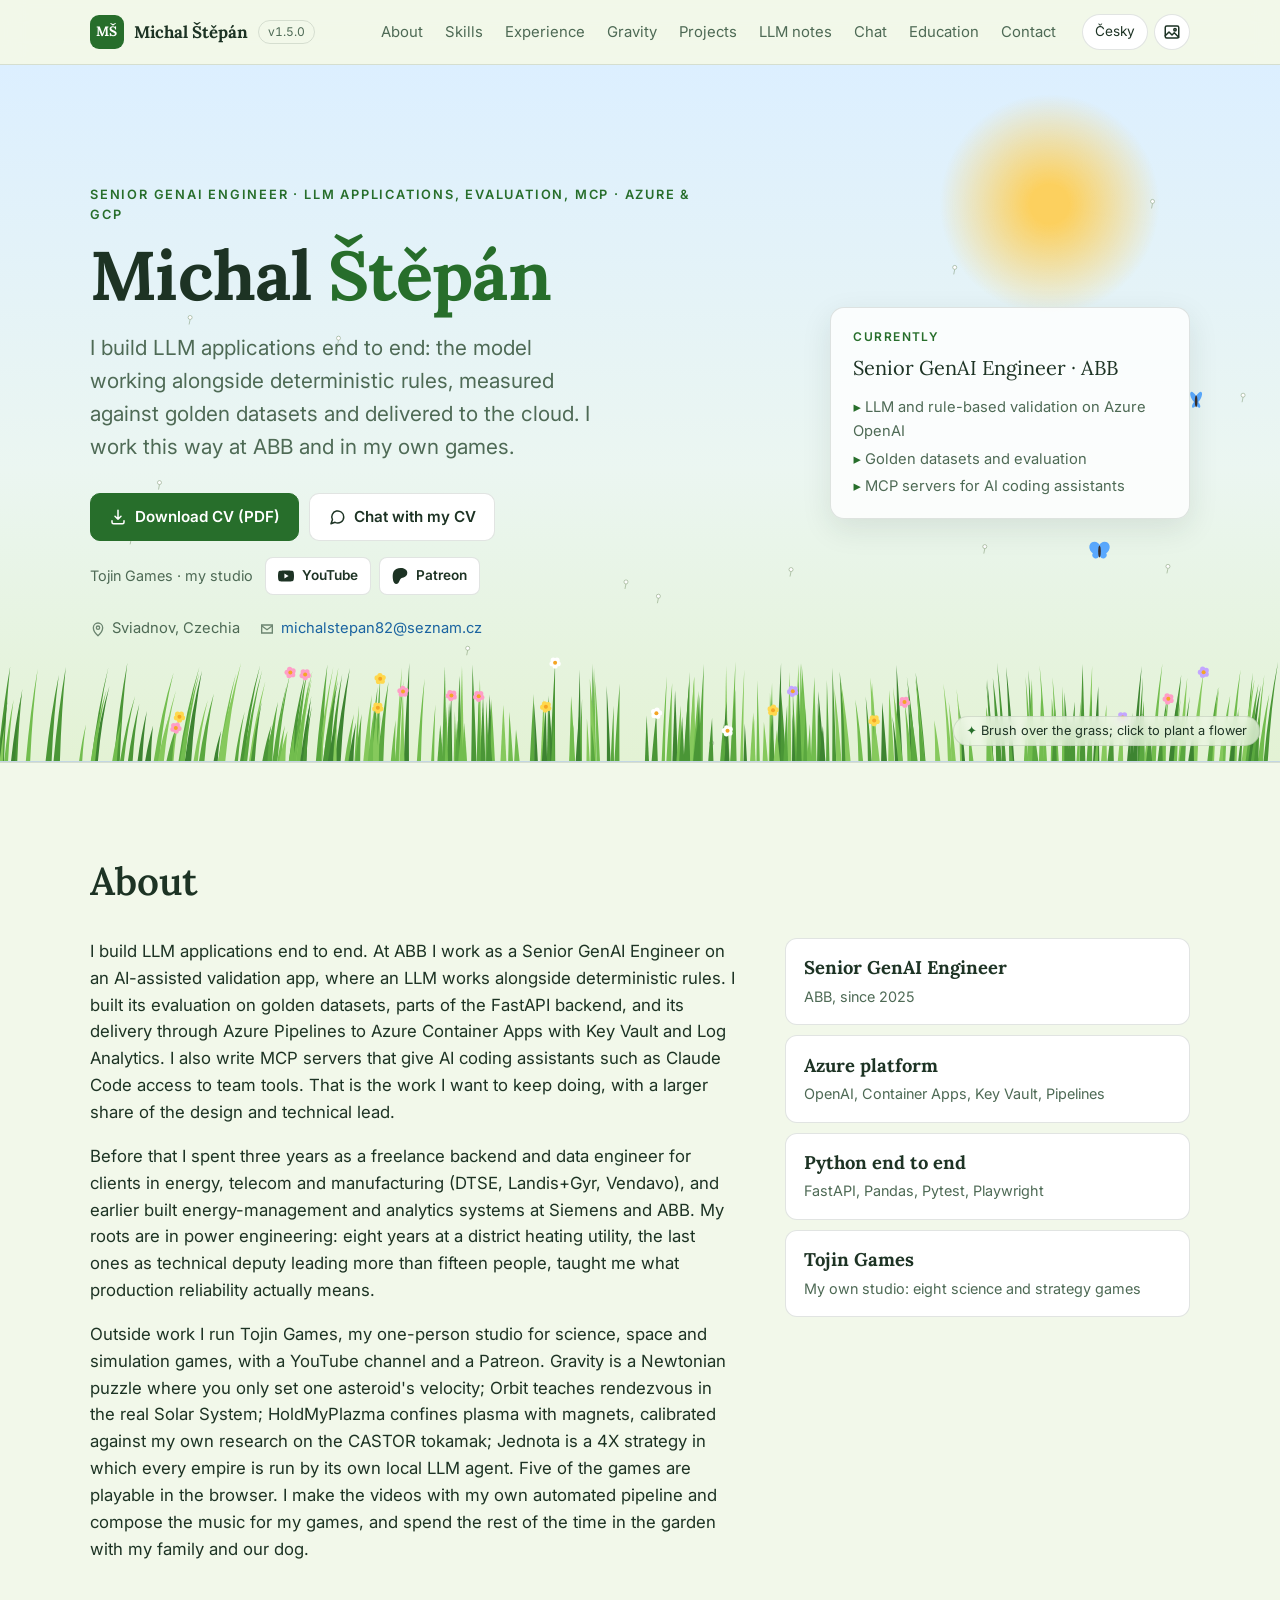
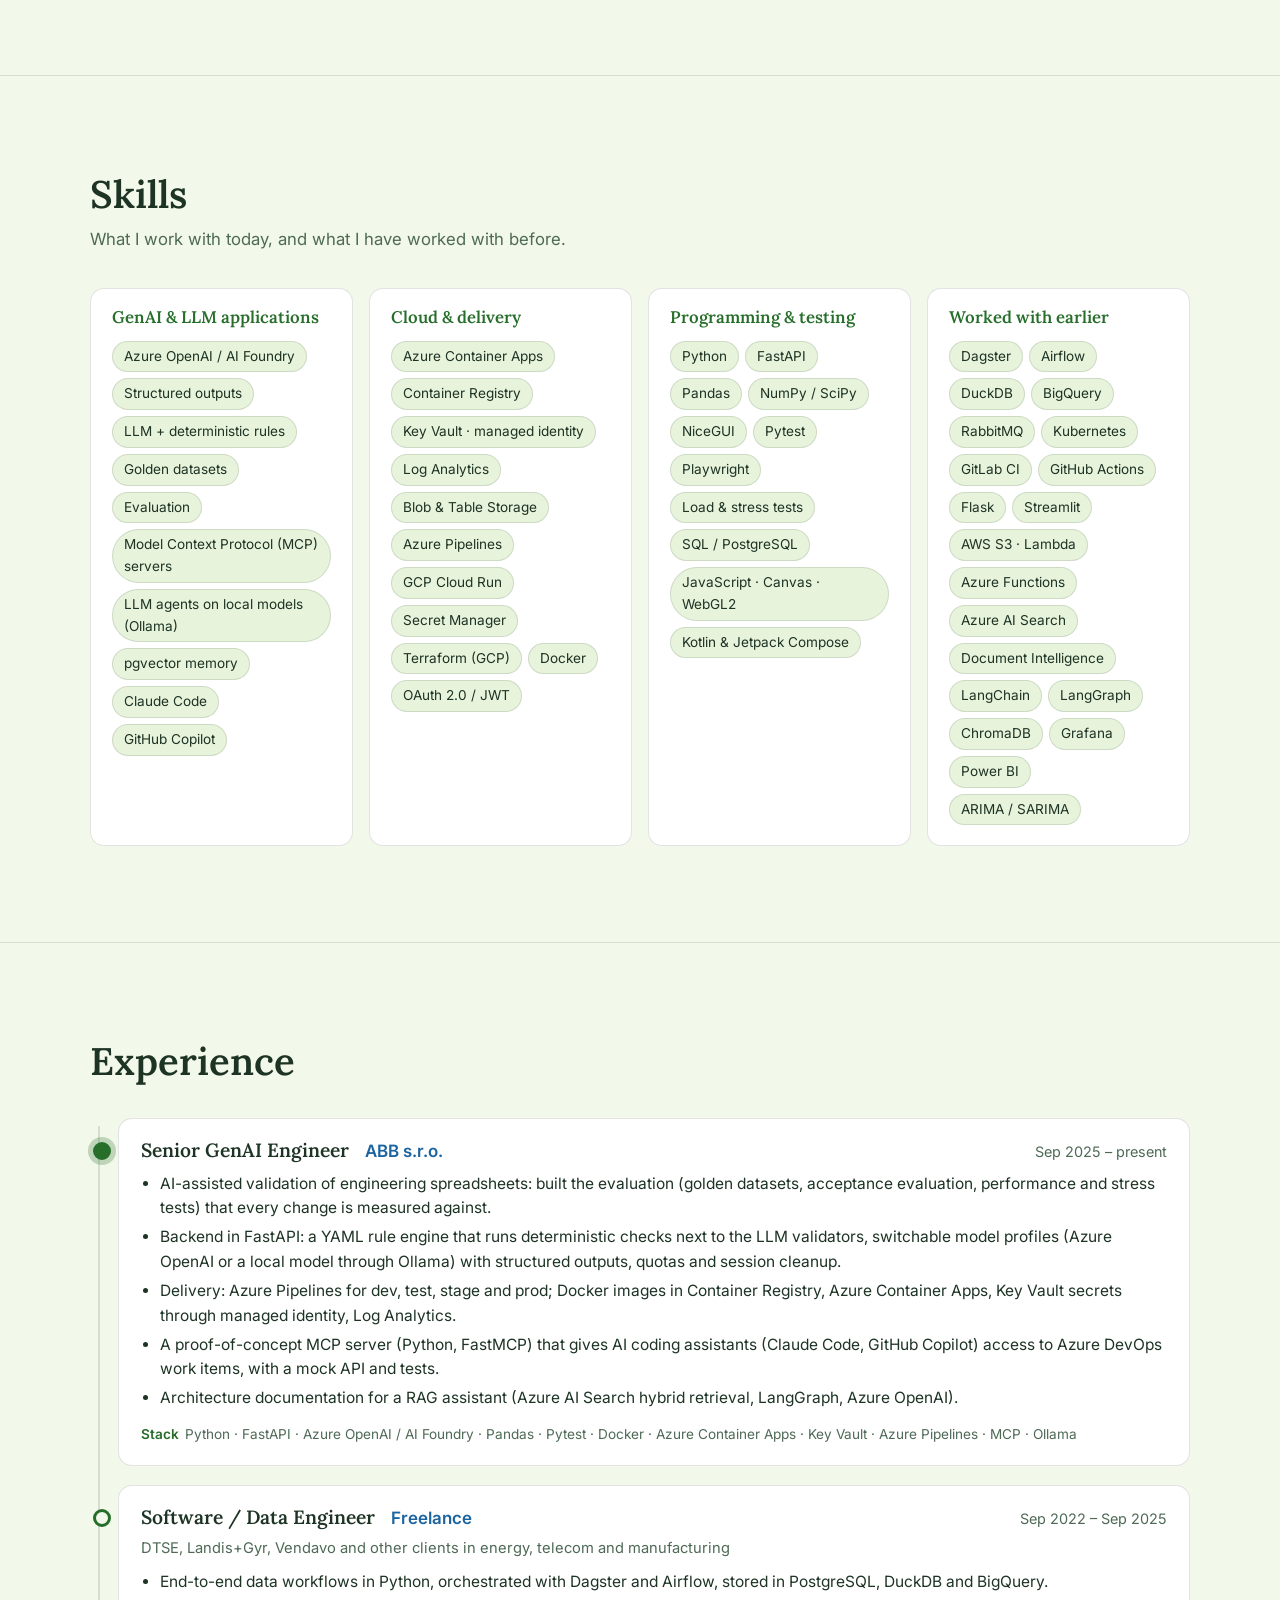
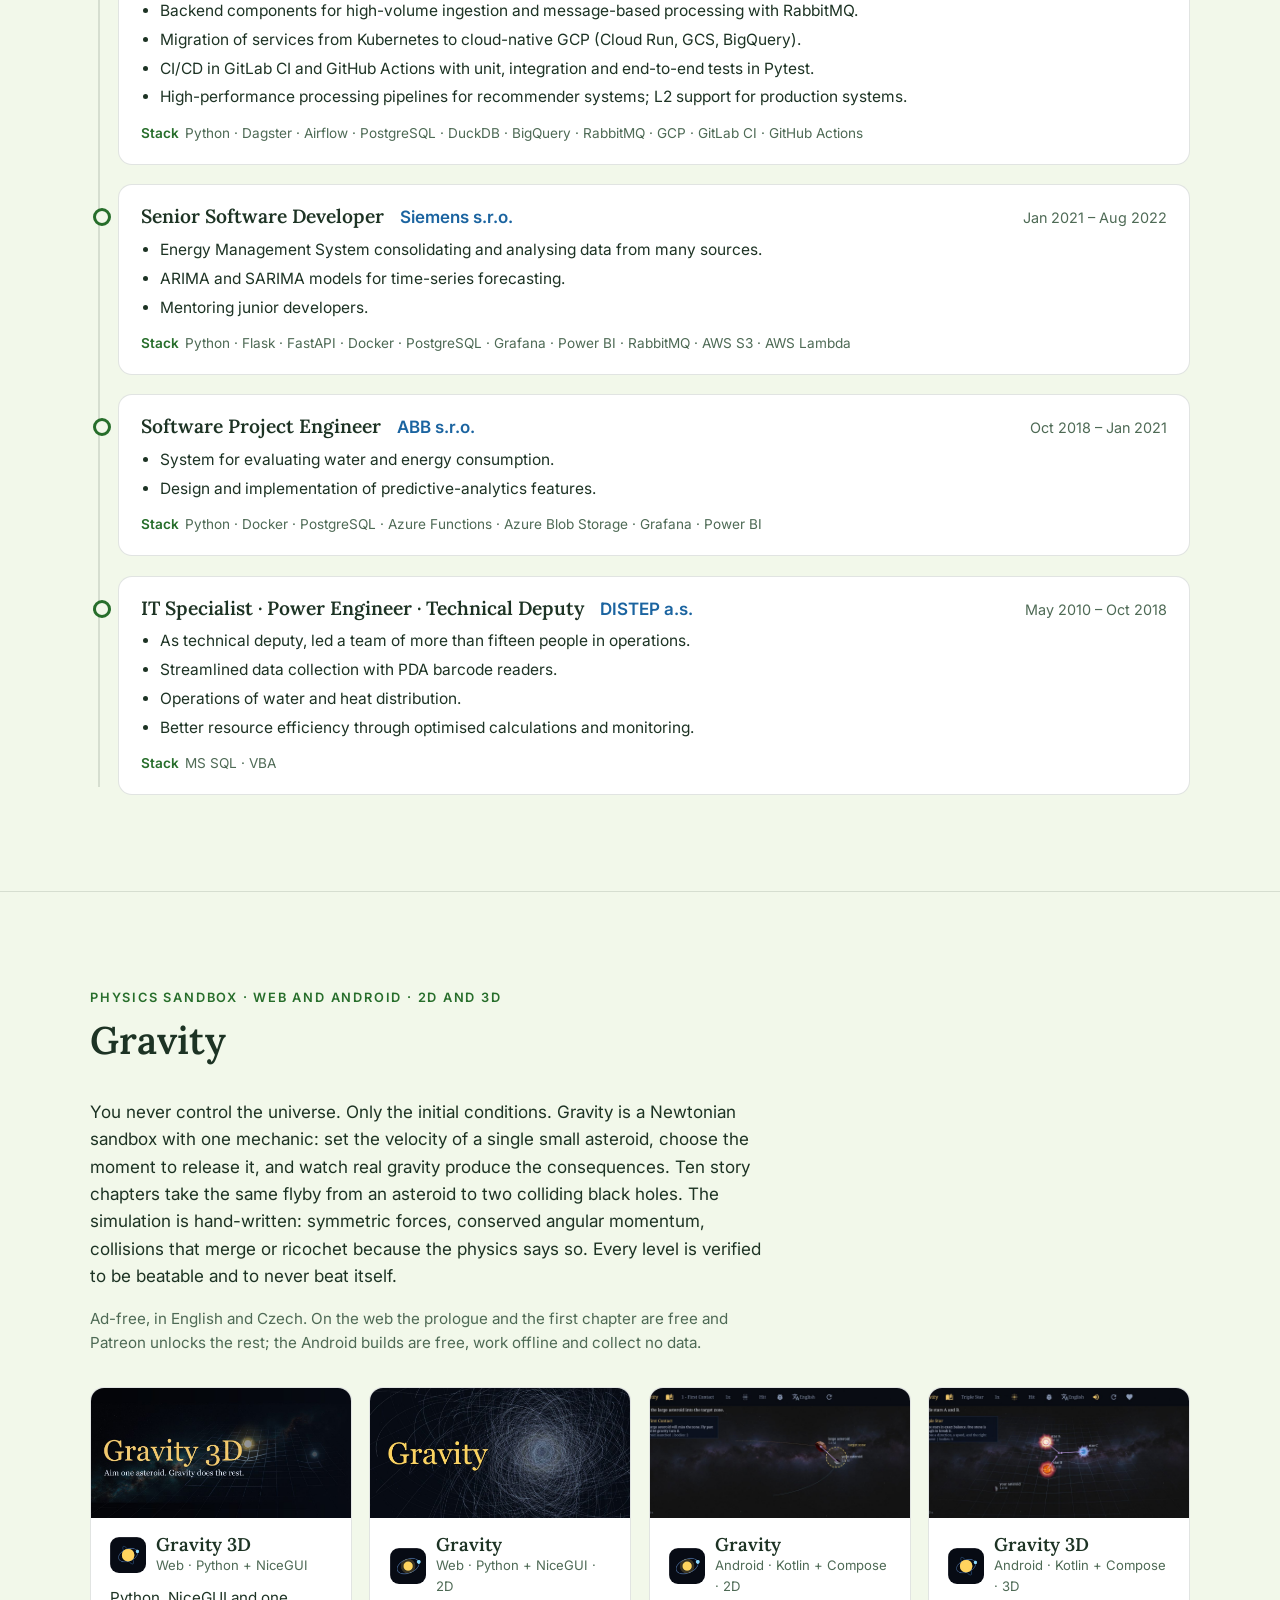
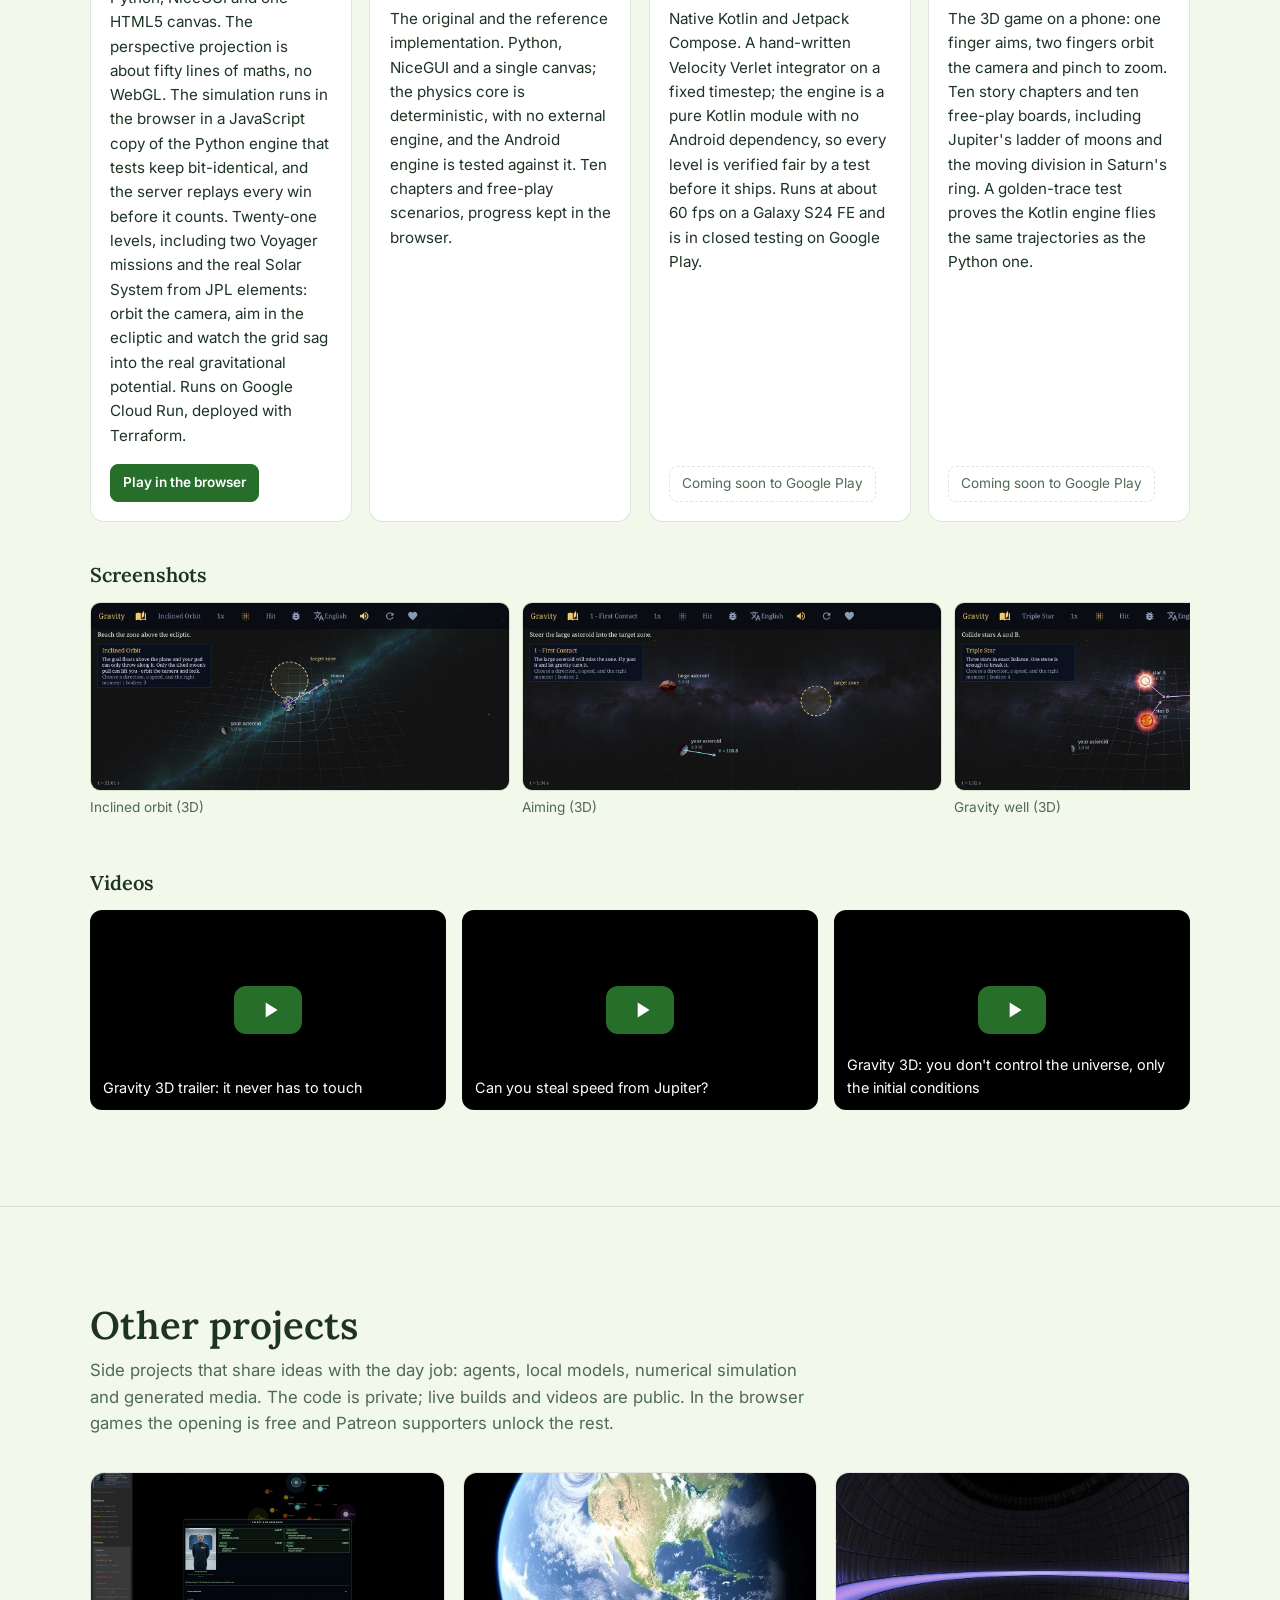
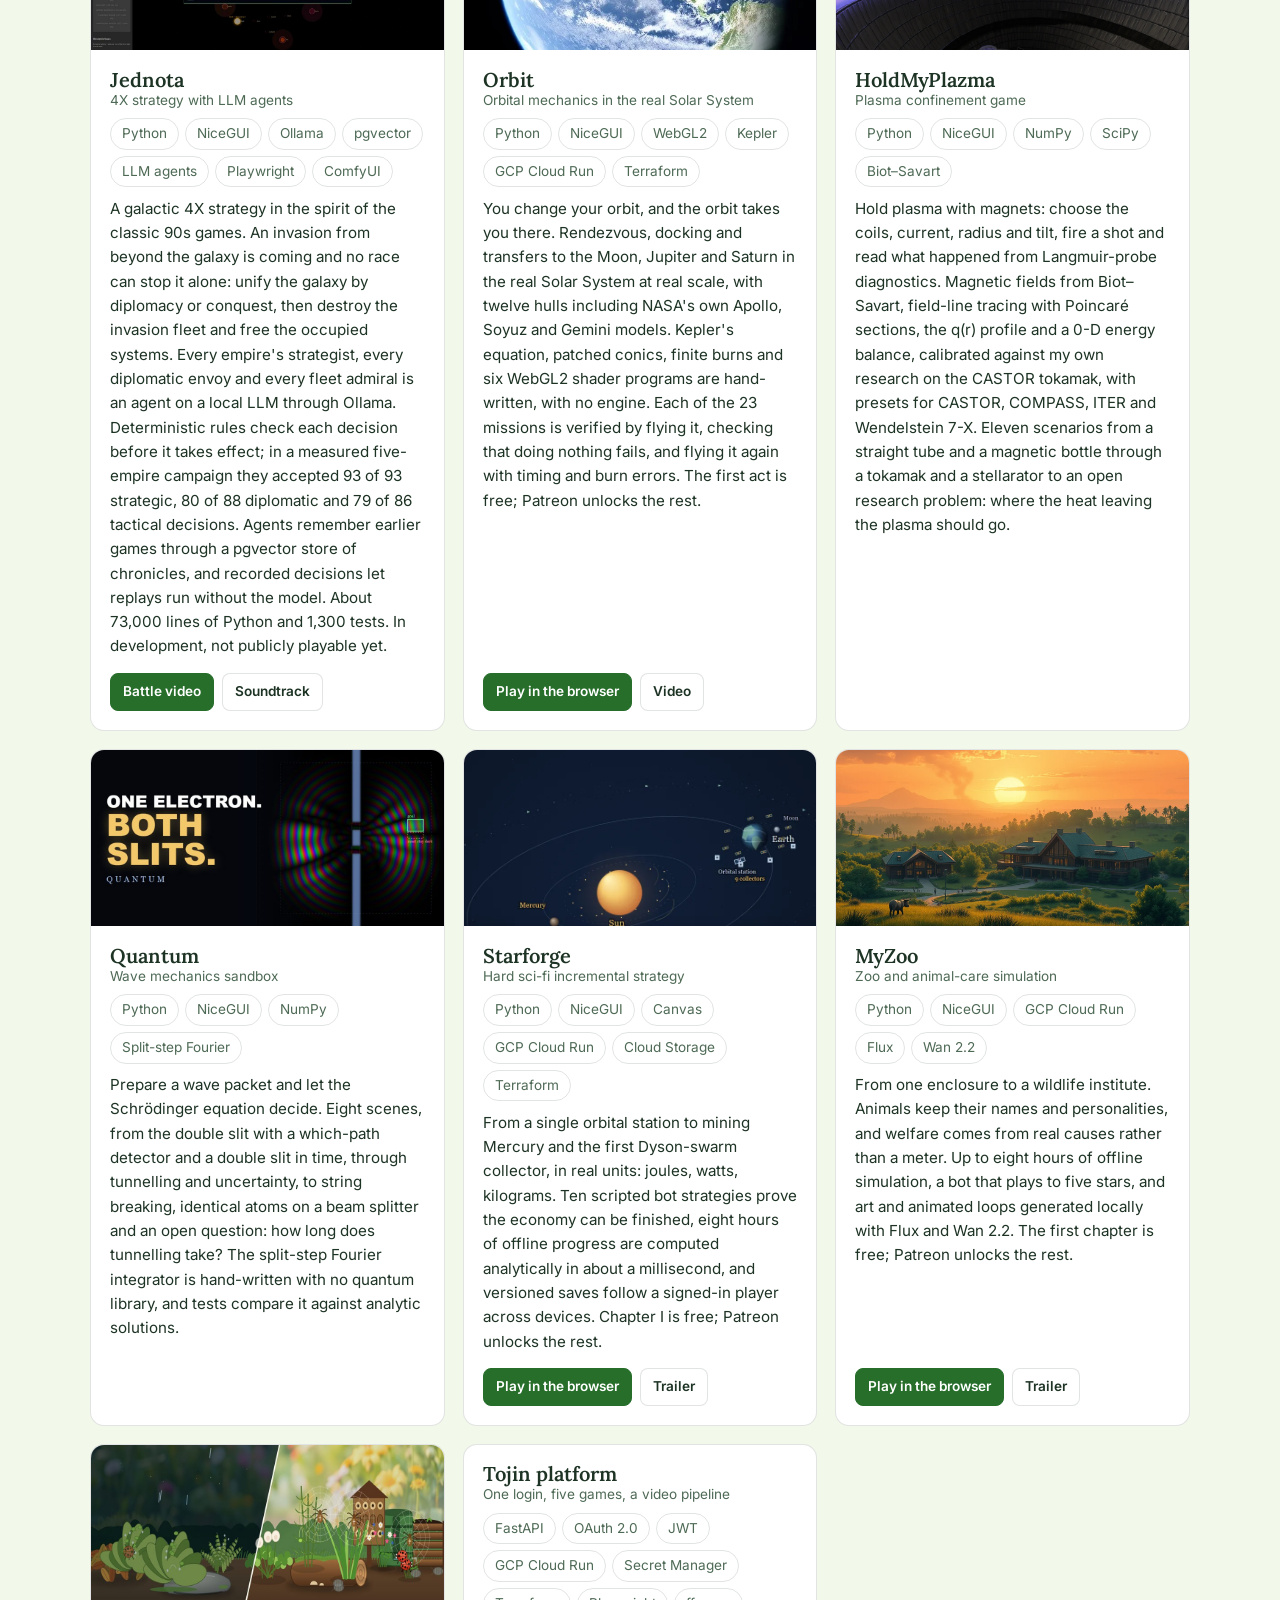
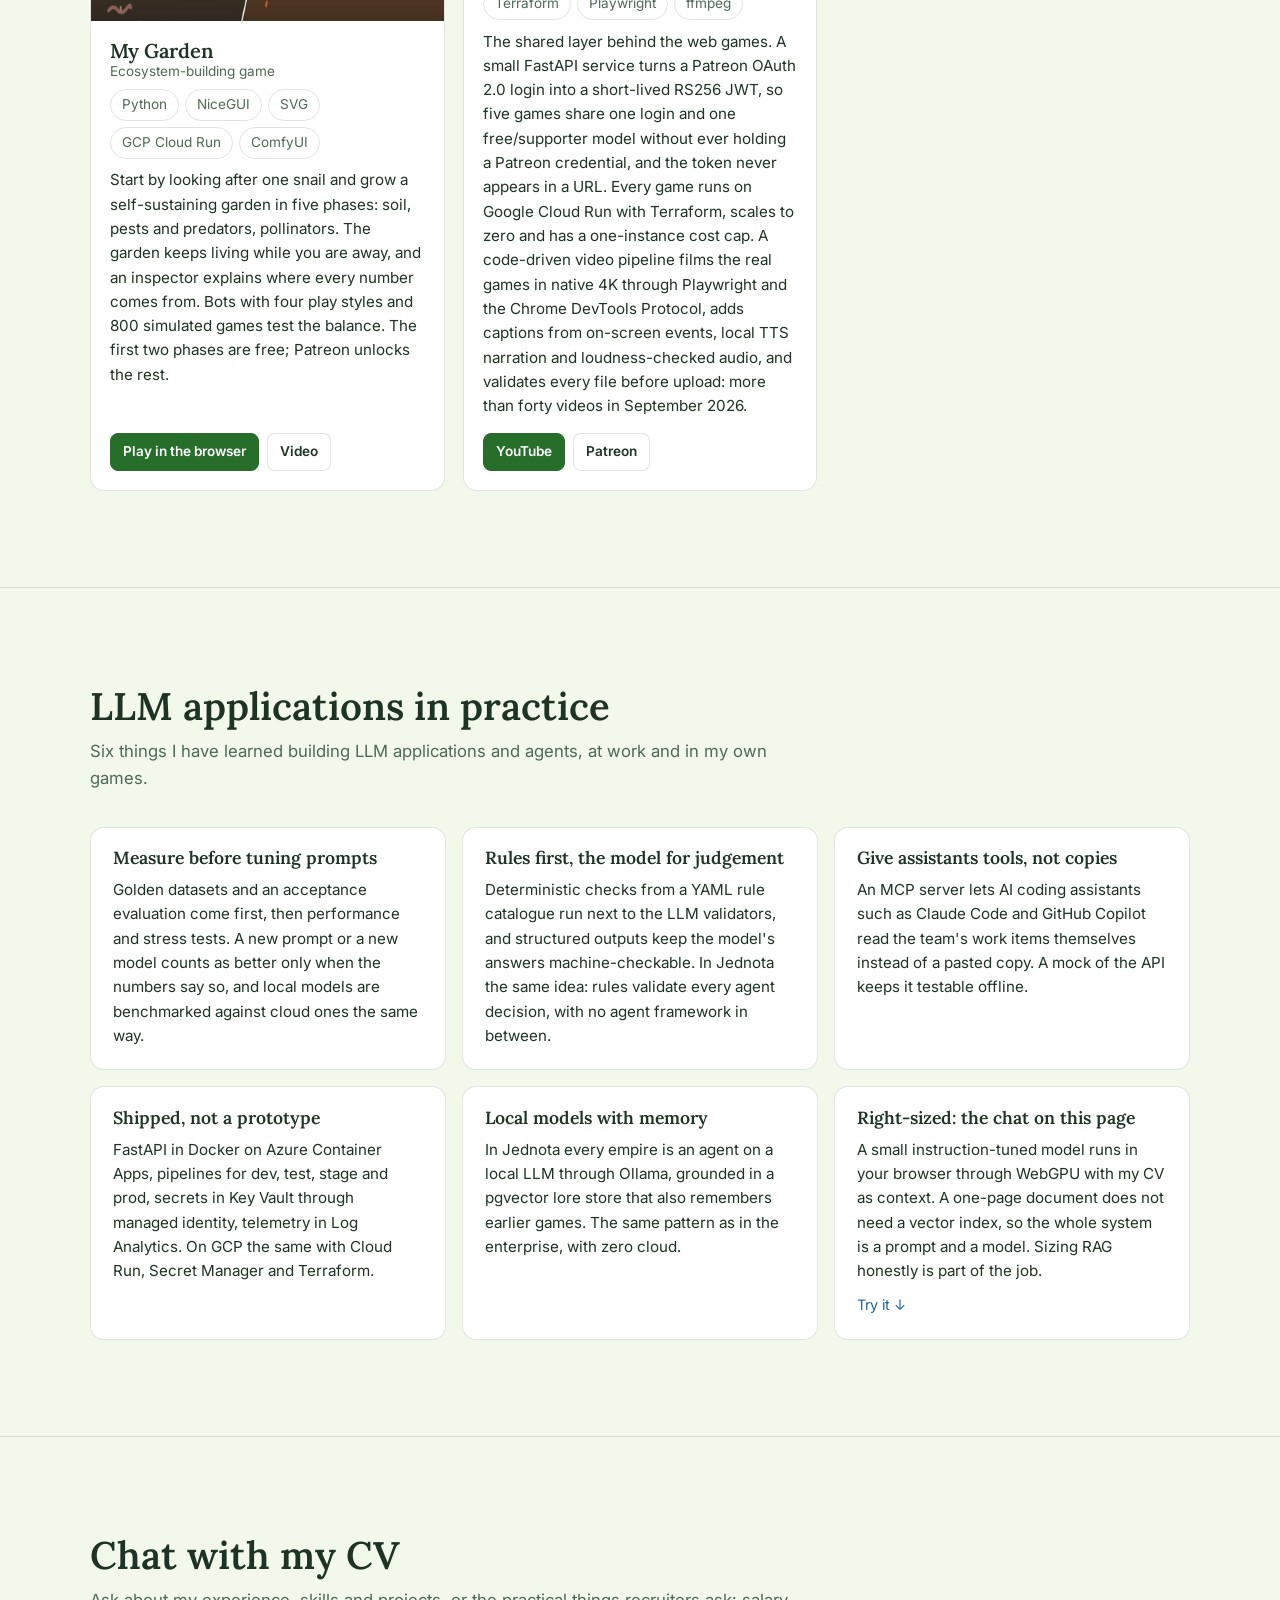
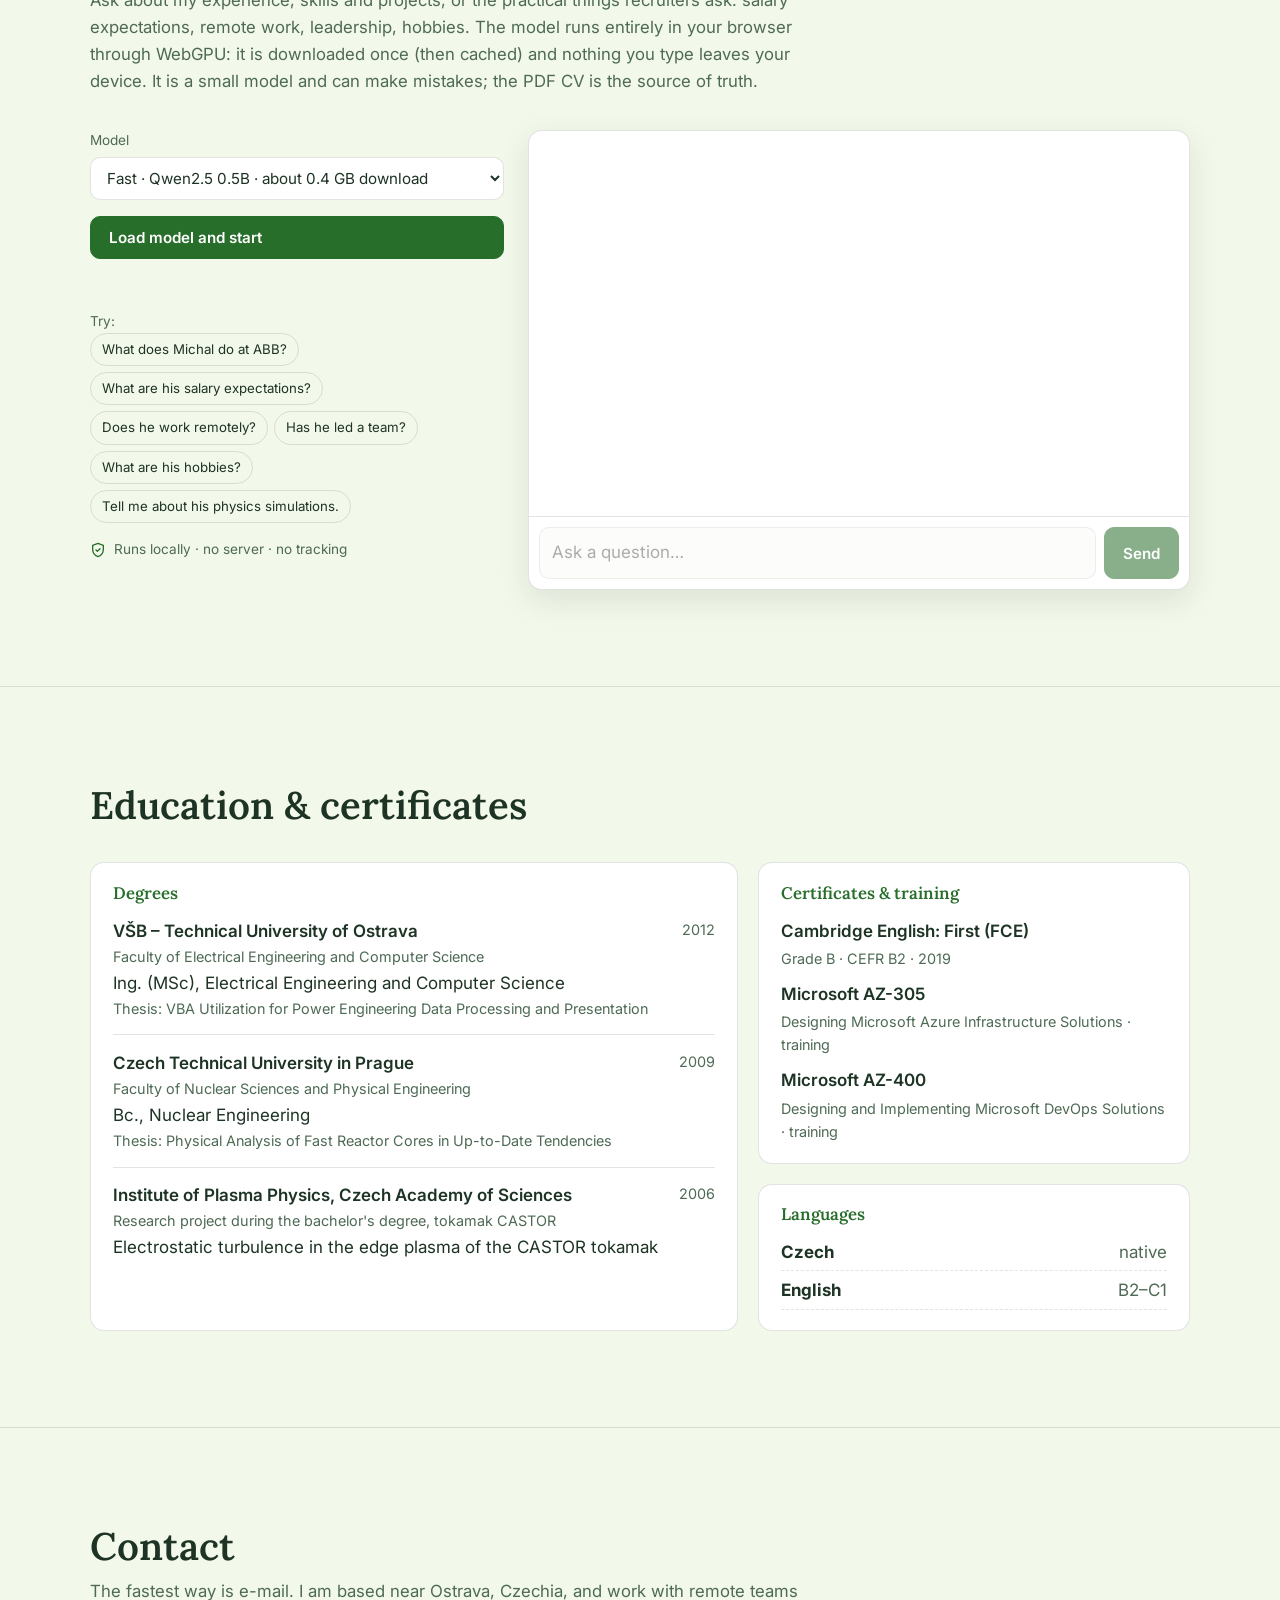
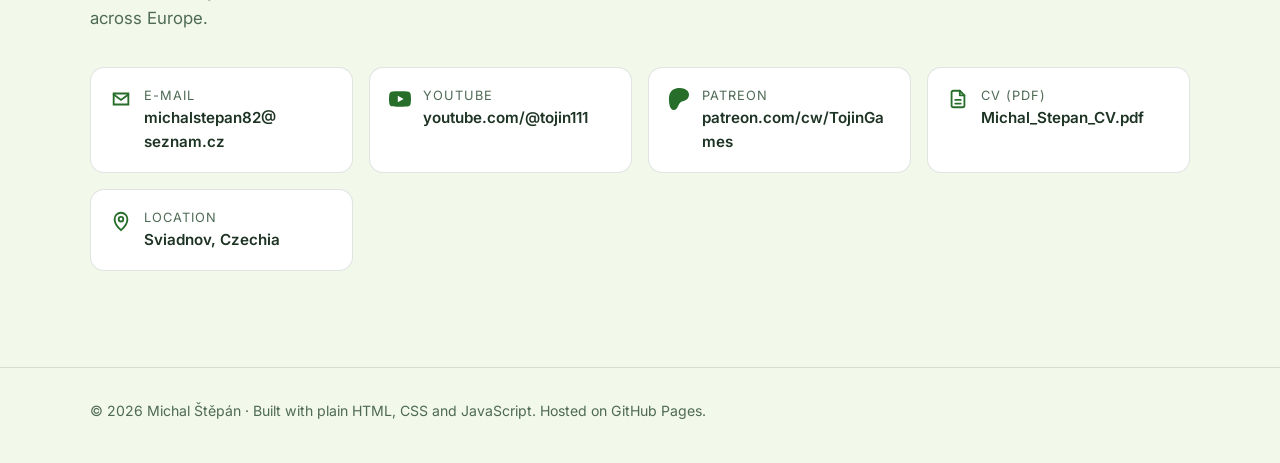
==== commit f9d3d4b7: "Rewrite CV and site around verified work (v1.5.0) - Headline: Senior GenAI Engineer instead of AI & " ====
--- a/index.html
+++ b/index.html
@@ -3,13 +3,13 @@
 <head>
   <meta charset="utf-8">
   <meta name="viewport" content="width=device-width, initial-scale=1">
-  <title>Michal Štěpán · AI & Data Platform Architect</title>
-  <meta name="description" content="Michal Štěpán designs and builds production GenAI and data platforms on Azure: RAG pipelines, agentic workflows and the data systems underneath. Also the author of physics games and simulations.">
+  <title>Michal Štěpán · Senior GenAI Engineer</title>
+  <meta name="description" content="Michal Štěpán builds LLM applications end to end: LLM and rule-based validation, golden-dataset evaluation, MCP servers and delivery on Azure and GCP. Also the author of physics games and simulations.">
   <meta name="author" content="Michal Štěpán">
   <meta name="theme-color" content="#f2f8ea">
   <meta property="og:type" content="website">
-  <meta property="og:title" content="Michal Štěpán · AI & Data Platform Architect">
-  <meta property="og:description" content="GenAI and data platforms on Azure. RAG, agents, Document Intelligence. Author of physics games and simulations: Gravity, Orbit, Quantum, Jednota.">
+  <meta property="og:title" content="Michal Štěpán · Senior GenAI Engineer">
+  <meta property="og:description" content="LLM applications end to end: rules plus LLM, evaluation, MCP, Azure and GCP. Author of physics games and simulations: Gravity, Orbit, Quantum, Jednota.">
   <meta property="og:image" content="assets/img/gravity-3d-feature.jpg">
   <link rel="icon" href="data:image/svg+xml,%3Csvg%20xmlns='http://www.w3.org/2000/svg'%20viewBox='0%200%2064%2064'%3E%3Crect%20width='64'%20height='64'%20rx='14'%20fill='%23f1c55c'/%3E%3Ctext%20x='32'%20y='43'%20font-family='Georgia,serif'%20font-weight='700'%20font-size='30'%20text-anchor='middle'%20fill='%231a1408'%3EM%C5%A0%3C/text%3E%3C/svg%3E">
   <script>
@@ -49,7 +49,7 @@
         <li><a href="#experience" data-i18n="nav.experience">Experience</a></li>
         <li><a href="#gravity" data-i18n="nav.gravity">Gravity</a></li>
         <li><a href="#projects" data-i18n="nav.projects">Projects</a></li>
-        <li><a href="#rag" data-i18n="nav.rag">RAG & LLM</a></li>
+        <li><a href="#rag" data-i18n="nav.rag">LLM notes</a></li>
         <li><a href="#chat" data-i18n="nav.chat">Chat</a></li>
         <li><a href="#education" data-i18n="nav.education">Education</a></li>
         <li><a href="#contact" data-i18n="nav.contact">Contact</a></li>
@@ -85,9 +85,9 @@
       <div class="container">
         <div class="hero-grid">
           <div>
-            <div class="kicker" data-i18n="hero.kicker">AI & Data Platform Architect · GenAI · Cloud data systems</div>
+            <div class="kicker" data-i18n="hero.kicker">Senior GenAI Engineer · LLM applications, evaluation, MCP · Azure & GCP</div>
             <h1>Michal <span class="accent">Štěpán</span></h1>
-            <p class="tagline" data-i18n="hero.tagline">I design and build production-grade GenAI and data platforms on Azure: RAG pipelines, agentic workflows and the data systems underneath them.</p>
+            <p class="tagline" data-i18n="hero.tagline">I build LLM applications end to end: the model working alongside deterministic rules, measured against golden datasets and delivered to the cloud. I work this way at ABB and in my own games.</p>
             <div class="hero-cta">
               <a class="btn primary" id="cv-link" href="cv/Michal_Stepan_CV.pdf" download>
                 <svg viewBox="0 0 24 24" fill="none" stroke="currentColor" stroke-width="2" stroke-linecap="round" stroke-linejoin="round"><path d="M12 3v12m0 0 4-4m-4 4-4-4M4 17v2a2 2 0 0 0 2 2h12a2 2 0 0 0 2-2v-2"/></svg>
@@ -118,9 +118,9 @@
             <div class="label" data-i18n="hero.now.label">Currently</div>
             <div class="big" data-i18n="hero.now.big">Senior GenAI Engineer · ABB</div>
             <ul>
-              <li data-i18n="hero.now.1">RAG pipeline on Azure AI Search</li>
-              <li data-i18n="hero.now.2">GenAI app platform on Azure Container Apps</li>
-              <li data-i18n="hero.now.3">Document Intelligence and multimodal pipelines</li>
+              <li data-i18n="hero.now.1">LLM and rule-based validation on Azure OpenAI</li>
+              <li data-i18n="hero.now.2">Golden datasets and evaluation</li>
+              <li data-i18n="hero.now.3">MCP servers for AI coding assistants</li>
             </ul>
           </aside>
         </div>
@@ -204,11 +204,11 @@
       </div>
     </section>
 
-    <!-- ===== RAG & LLM ===== -->
+    <!-- ===== LLM notes ===== -->
     <section id="rag">
       <div class="container">
         <div class="section-head">
-          <h2 data-i18n="rag.title">RAG & LLM in practice</h2>
+          <h2 data-i18n="rag.title">LLM applications in practice</h2>
           <p class="lead" data-i18n="rag.lead"></p>
         </div>
         <div class="rag-grid" id="rag-grid"></div>
--- a/assets/css/style.css
+++ b/assets/css/style.css
@@ -31,7 +31,7 @@
   --card-2: #e8f3dc;
   --text: #1d3324;
   --muted: #4e6a55;
-  --accent: #2e7d32;
+  --accent: #276e2b;
   --accent-ink: #ffffff;
   --accent-2: #1b64a0;
   --line: rgba(29, 51, 36, 0.13);
@@ -99,7 +99,7 @@
   --card-2: #f1eee4;
   --text: #14213d;
   --muted: #4d5b7c;
-  --accent: #a8780a;
+  --accent: #8a6208;
   --accent-ink: #ffffff;
   --accent-2: #2b5cc7;
   --line: rgba(20, 33, 61, 0.12);
@@ -176,7 +176,8 @@
   border: 0; border-radius: 8px; background: transparent; color: var(--text);
   font: inherit; font-size: 0.92rem; text-align: left; cursor: pointer;
 }
-.bg-menu button:hover, .bg-menu button:focus-visible { background: var(--card-2); outline: none; }
+.bg-menu button:hover { background: var(--card-2); }
+.bg-menu button:focus-visible { background: var(--card-2); outline: 2px solid var(--accent); outline-offset: -2px; }
 .bg-menu button[aria-checked="true"]::after { content: "✓"; margin-left: auto; color: var(--accent); font-weight: 700; }
 .bg-menu .sw { flex: none; width: 22px; height: 22px; border-radius: 50%; border: 1px solid var(--line); }
 .bg-menu [data-bg="meadow"] .sw { background: radial-gradient(circle at 70% 30%, #ffcf4d 0 3px, transparent 4px), linear-gradient(180deg, #cfe8fb 0 52%, #6fbd4a 52%); }
@@ -184,7 +185,7 @@
 .bg-menu [data-bg="sea"] .sw { background: linear-gradient(180deg, #dcedfb 0 50%, #5fb3b3 50% 72%, #1f8088 72%); }
 .bg-menu [data-bg="space"] .sw { background: radial-gradient(circle at 65% 35%, #f1c55c 0 3px, transparent 4px), #0b1020; }
 .bg-menu [data-bg="nebula"] .sw { background: radial-gradient(circle at 68% 32%, #7fe3f0 0 2.5px, transparent 3.5px), radial-gradient(circle at 30% 70%, #9a5cf0, #110c22 75%); }
-.bg-menu [data-bg="paper"] .sw { background: radial-gradient(circle at 65% 35%, #a8780a 0 3px, transparent 4px), #f7f5ef; }
+.bg-menu [data-bg="paper"] .sw { background: radial-gradient(circle at 65% 35%, #8a6208 0 3px, transparent 4px), #f7f5ef; }
 
 @media (max-width: 860px) {
   .menu-btn { display: inline-flex; }
@@ -227,11 +228,12 @@
 .hero .container { position: relative; }
 .scene-hint {
   position: absolute; right: 1.25rem; bottom: 0.9rem; z-index: 1; pointer-events: none;
-  padding: 4px 12px; border-radius: 999px; font-size: 0.8rem; color: var(--muted);
+  padding: 4px 12px; border-radius: 999px; font-size: 0.8rem; color: var(--text);
   background: color-mix(in srgb, var(--bg) 72%, transparent); border: 1px solid var(--line);
   backdrop-filter: blur(4px); -webkit-backdrop-filter: blur(4px);
 }
 .scene-hint::before { content: "✦ "; color: var(--accent); }
+@media (prefers-reduced-motion: reduce) { .scene-hint { display: none; } } /* the scene is a still frame then */
 .hero-grid { display: grid; grid-template-columns: 1.4fr 1fr; gap: 2rem; align-items: center; }
 .hero h1 { font-size: clamp(2.5rem, 6vw, 4.3rem); font-weight: 700; letter-spacing: -0.01em; margin: 0.3rem 0 1rem; }
 .hero h1 .accent { color: var(--accent); }
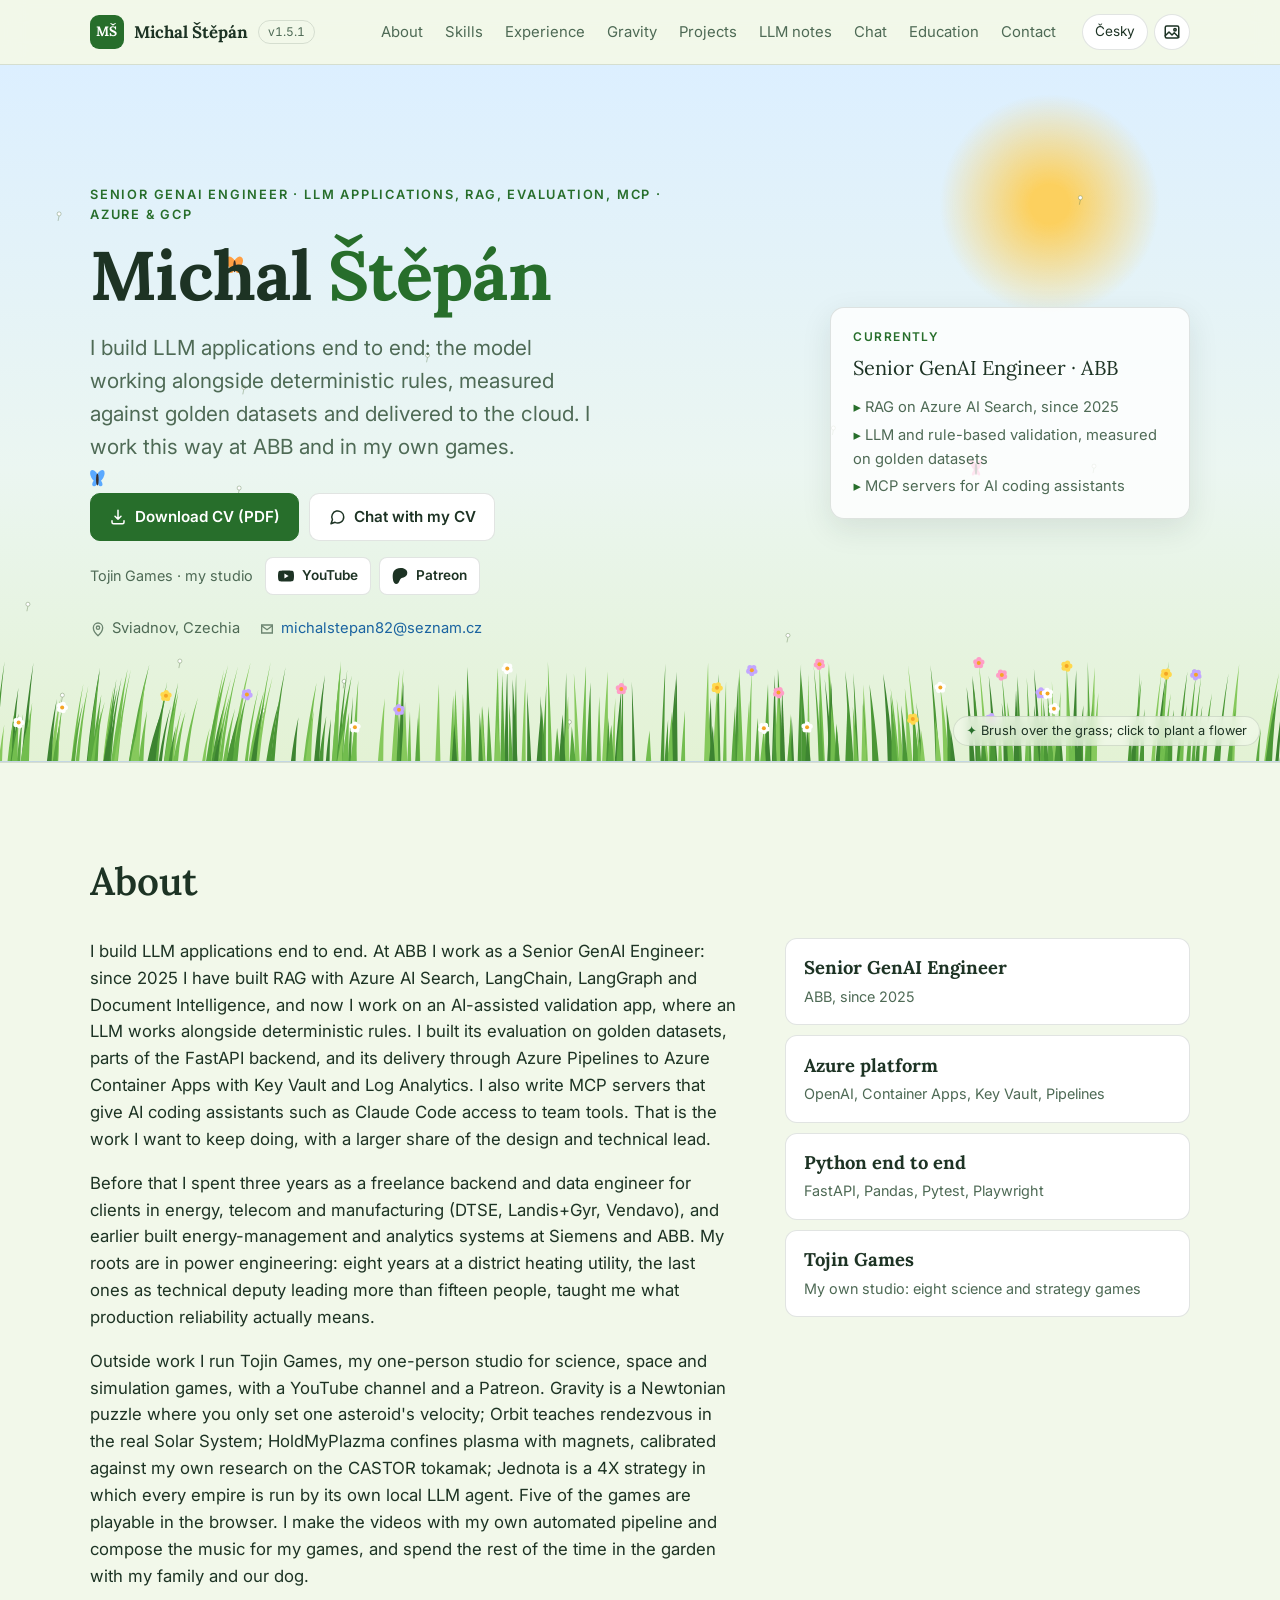
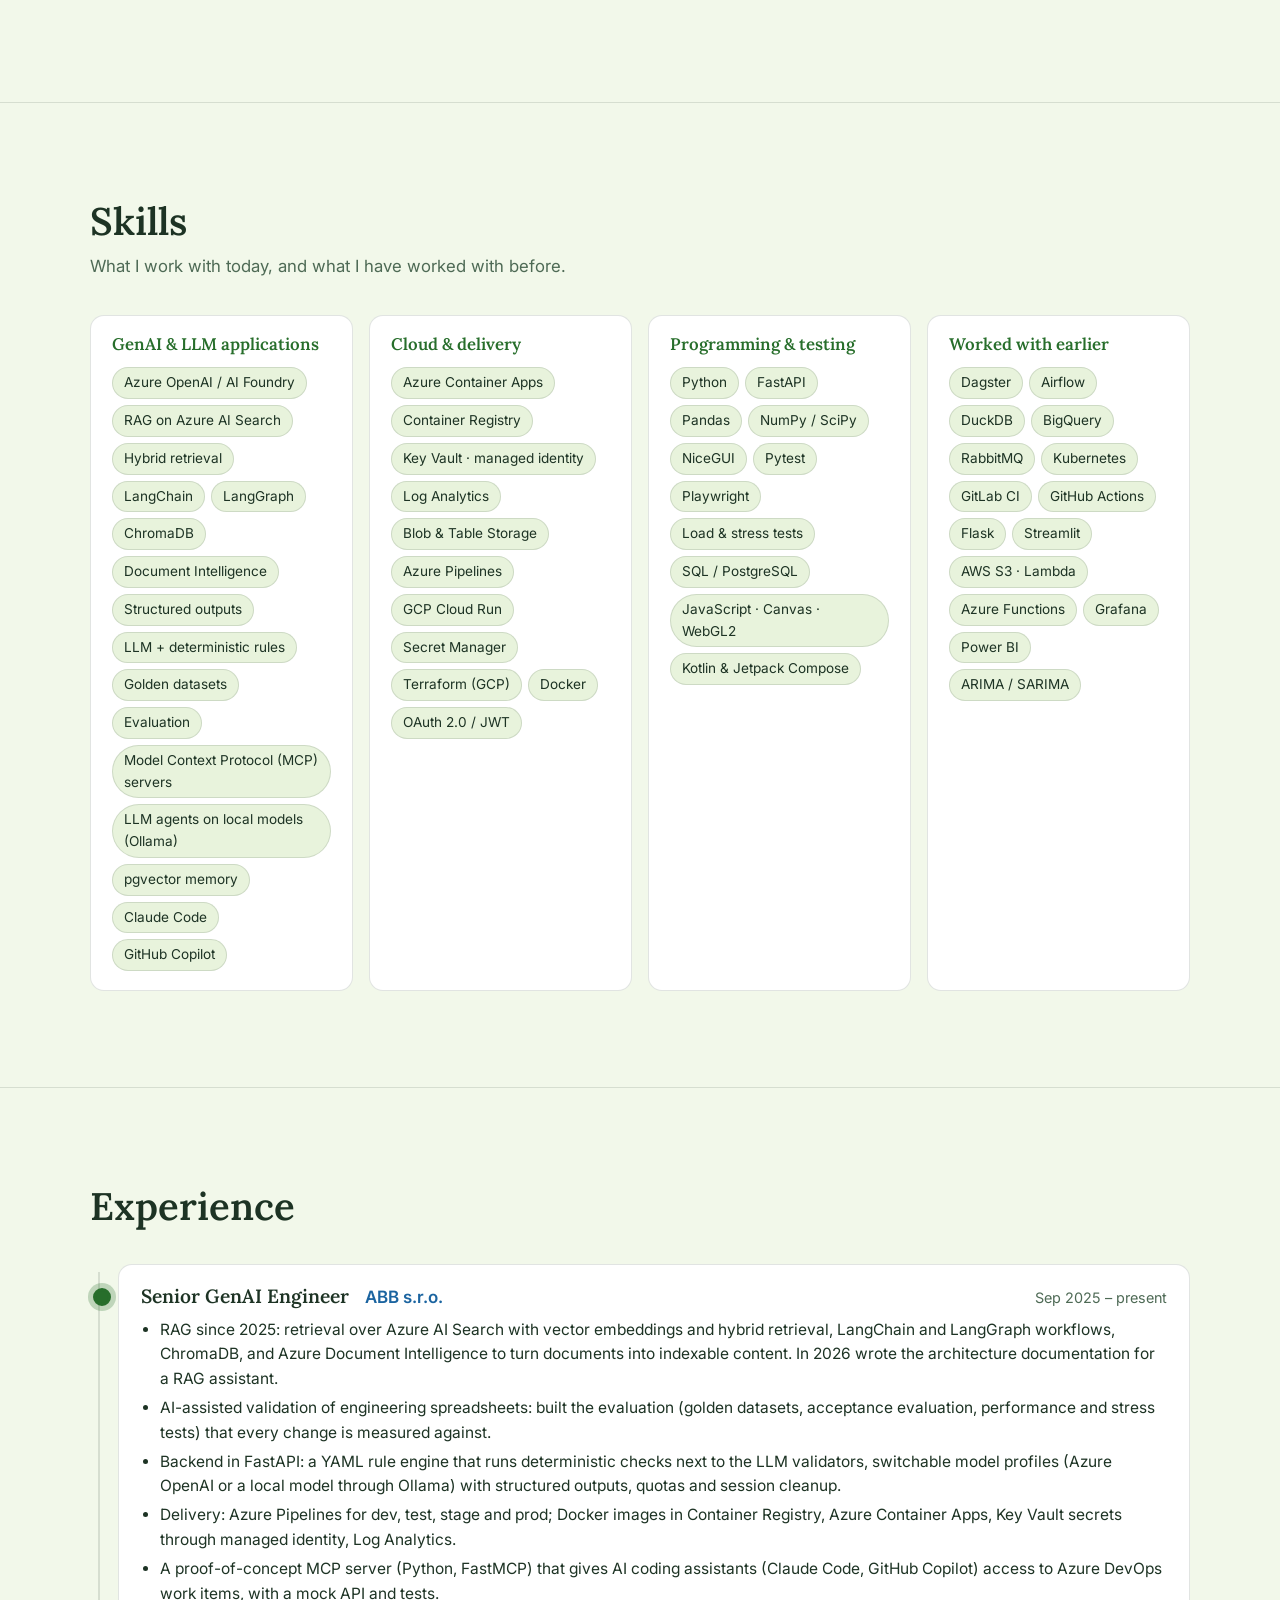
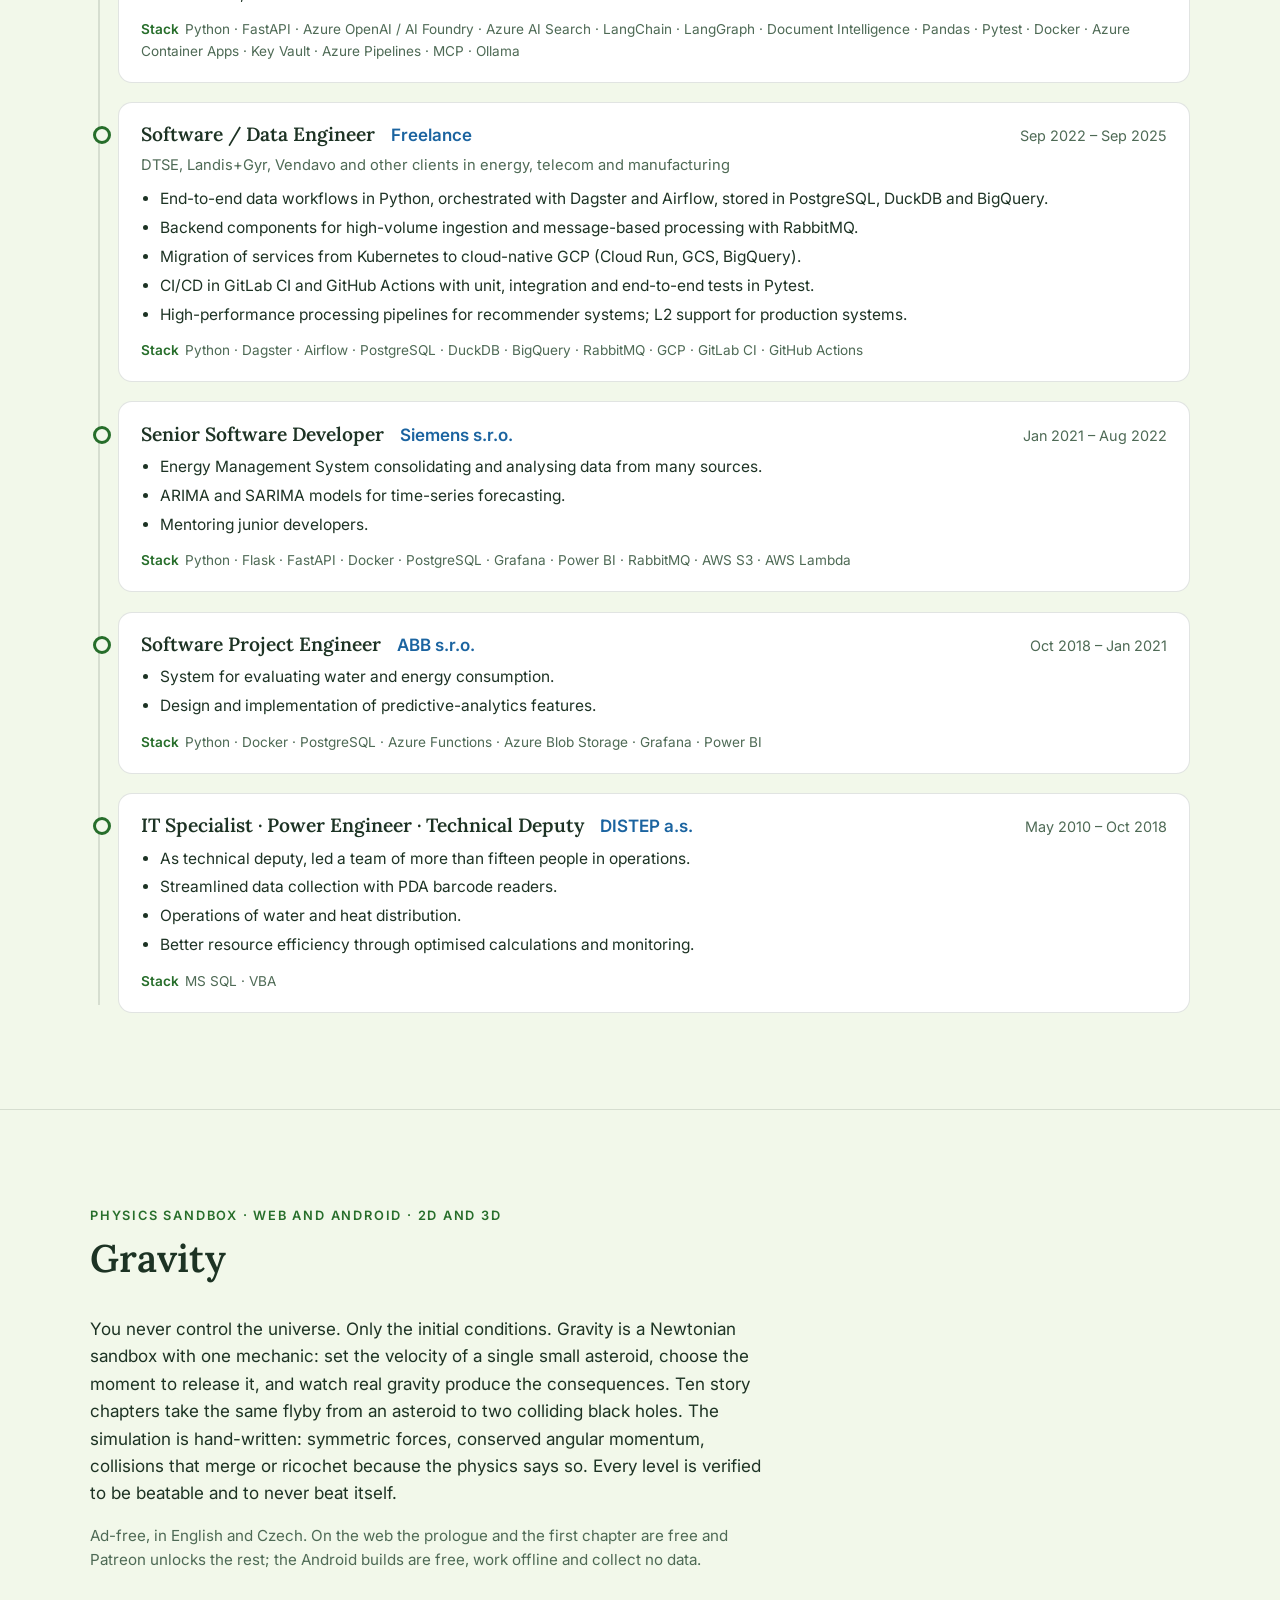
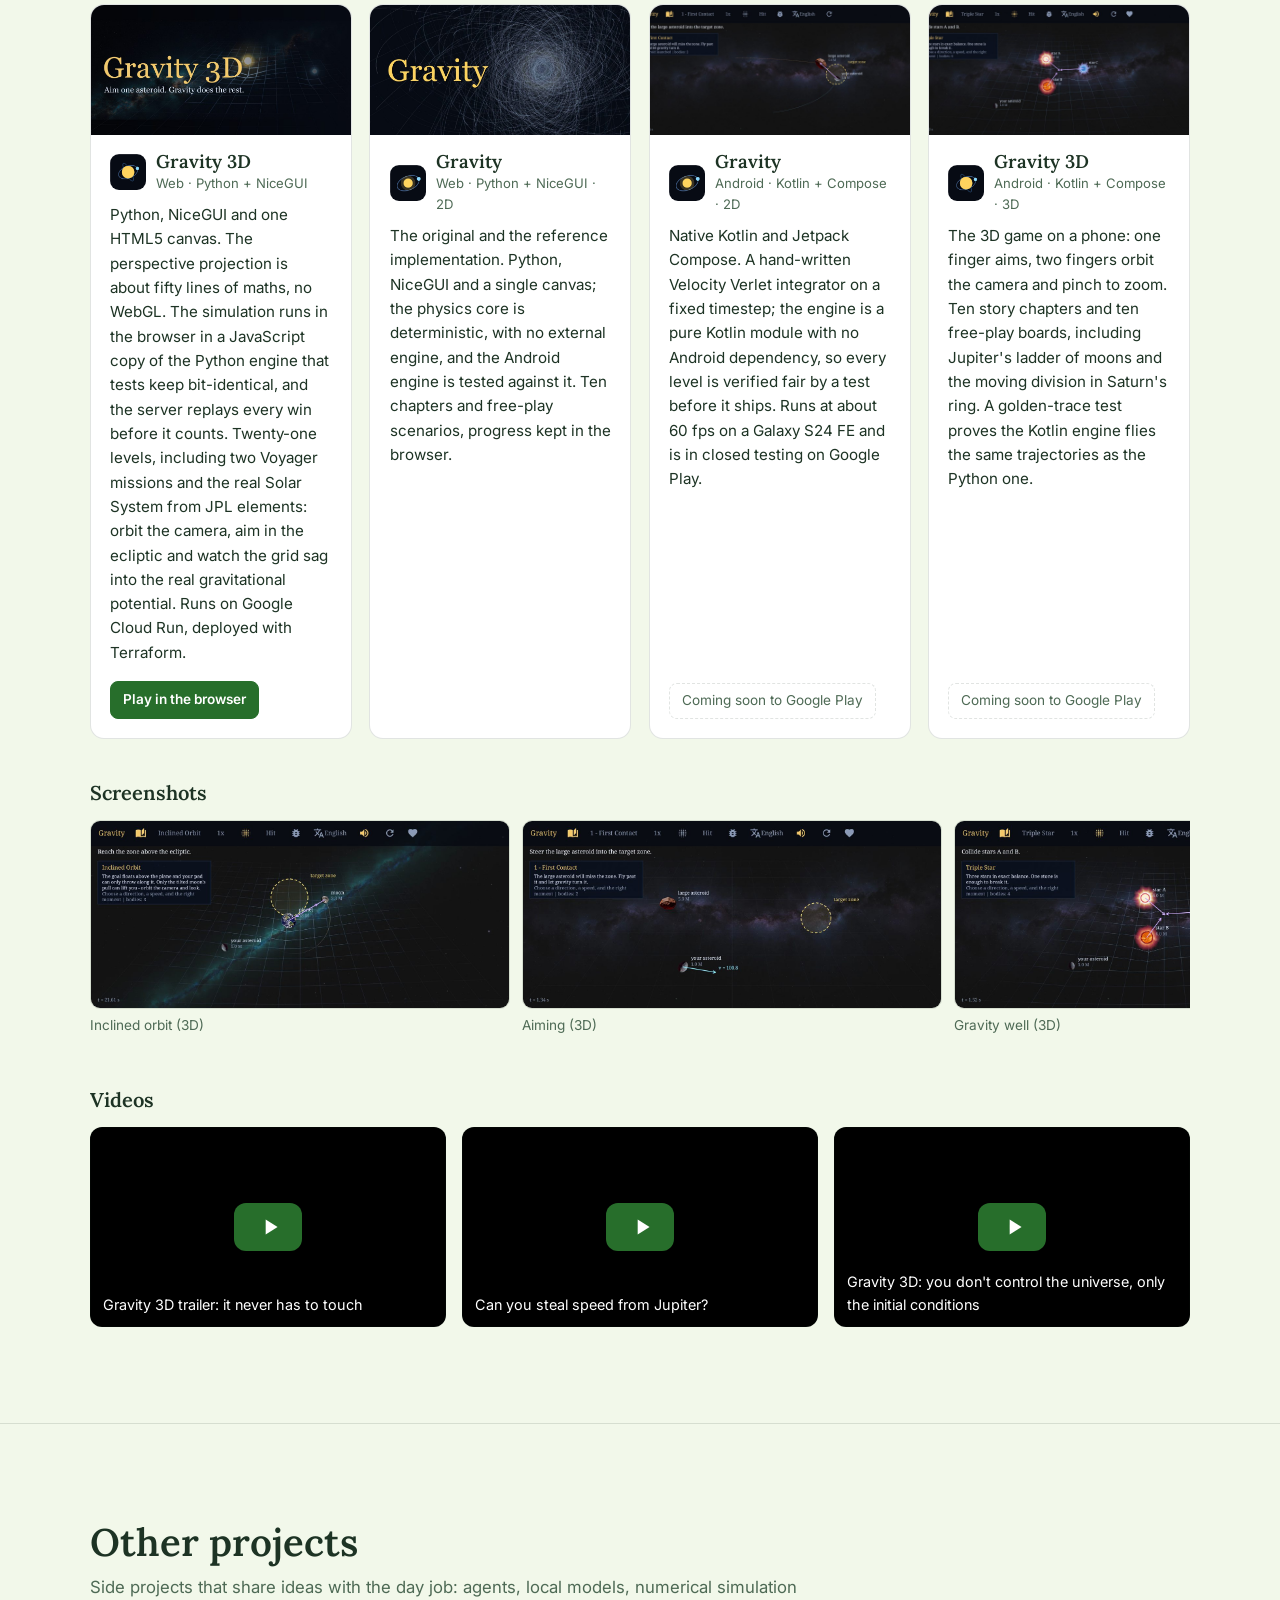
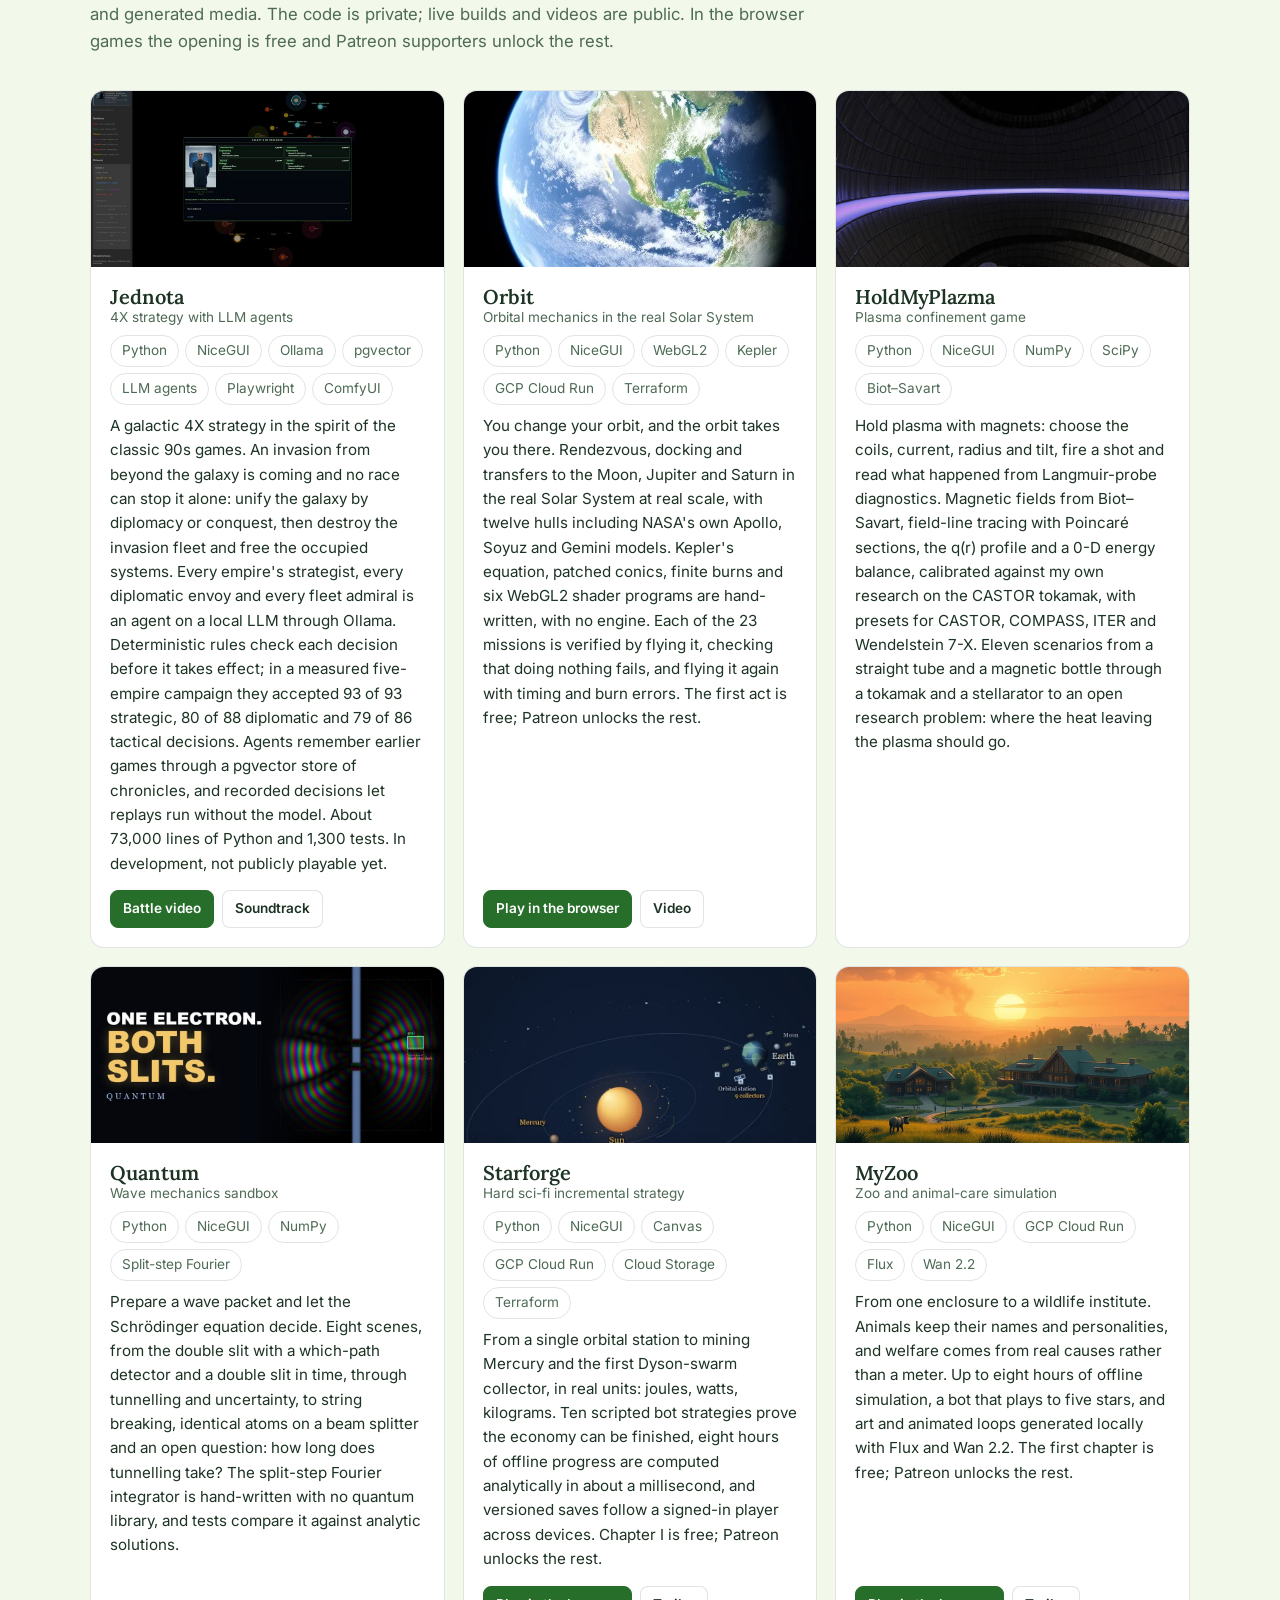
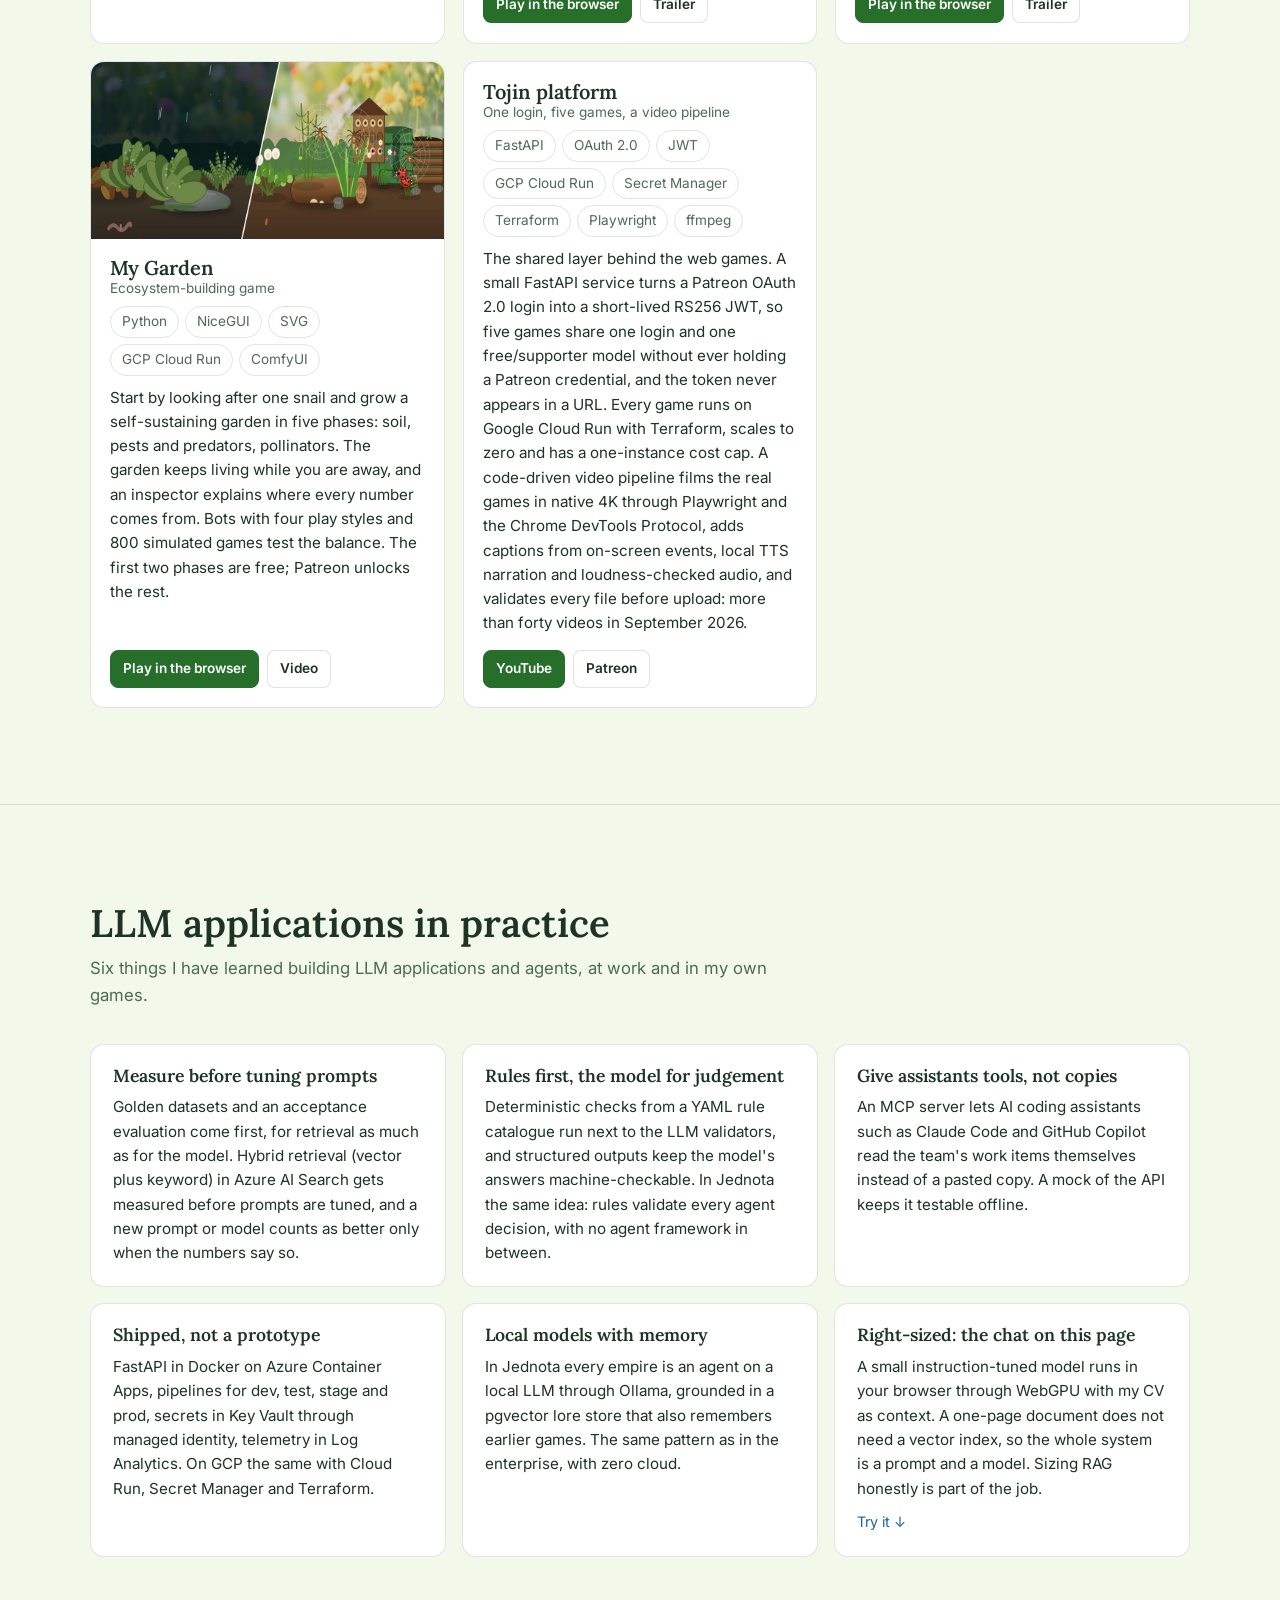
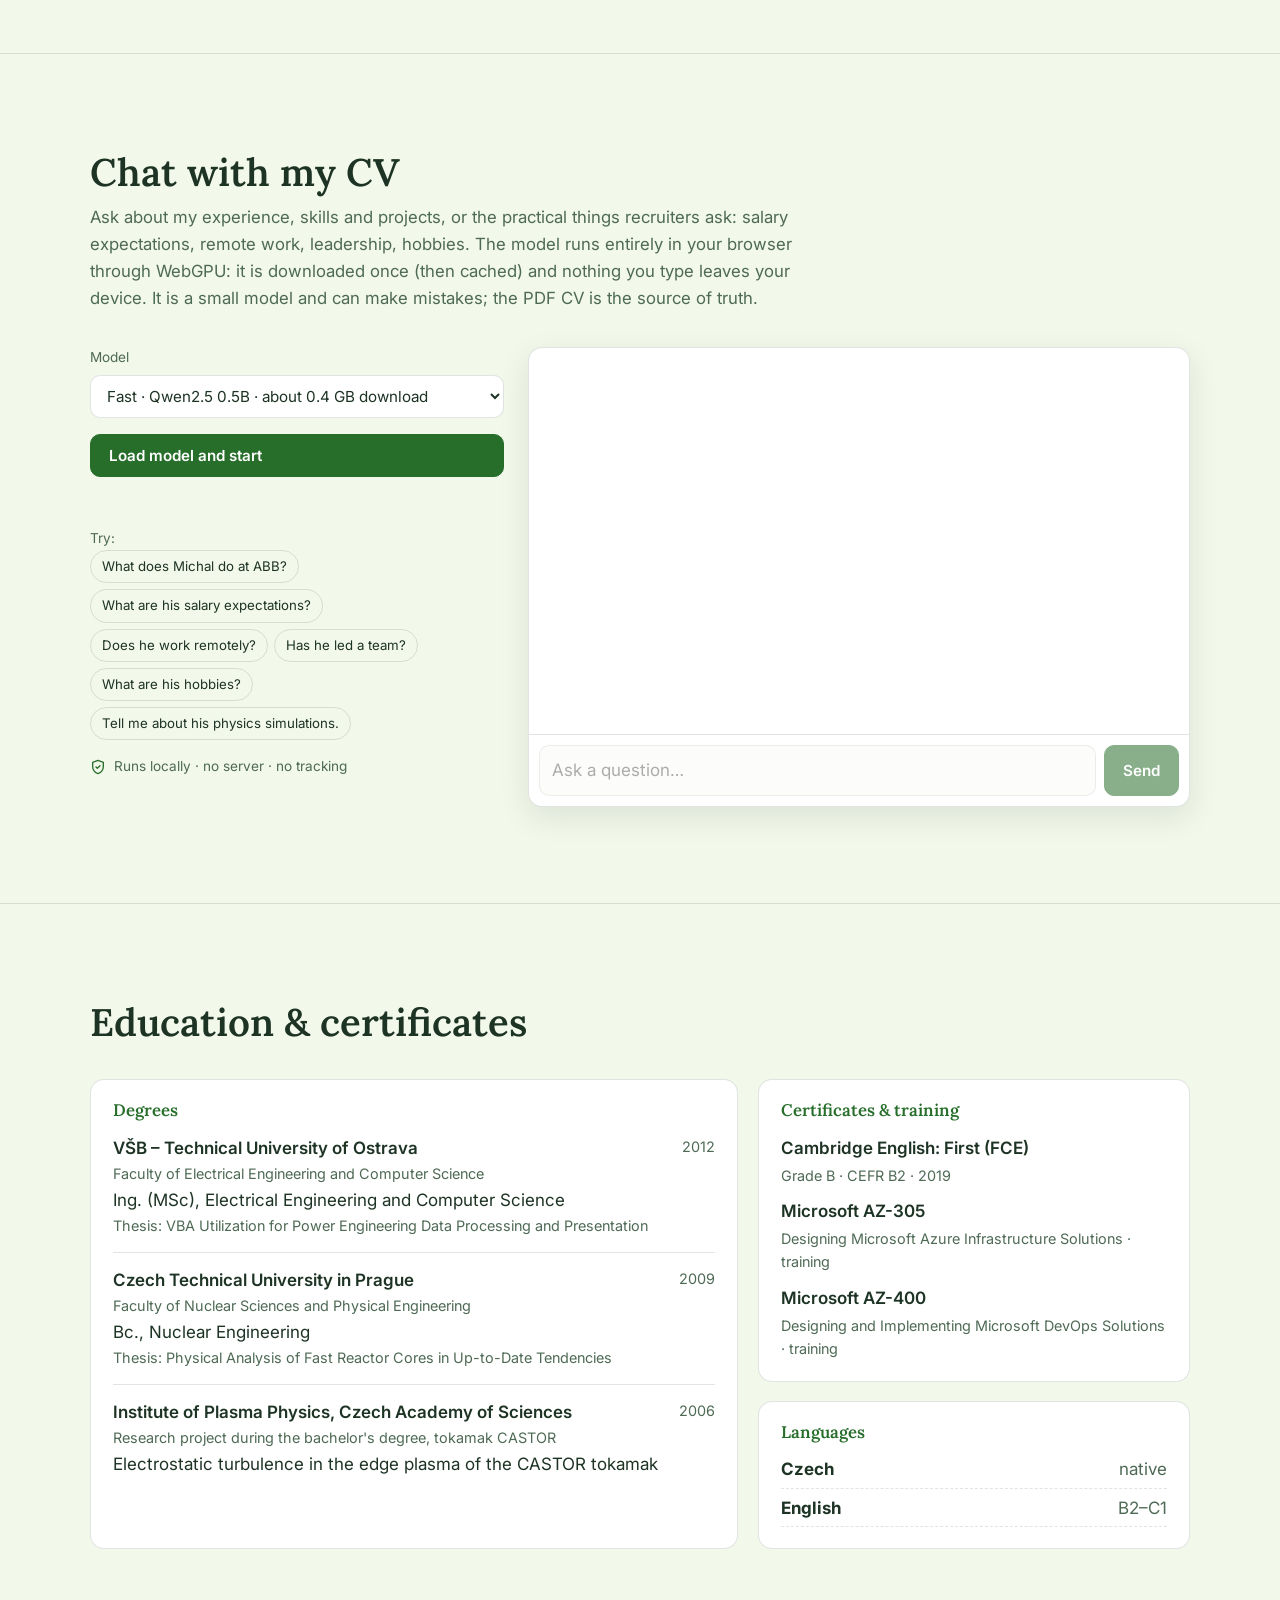
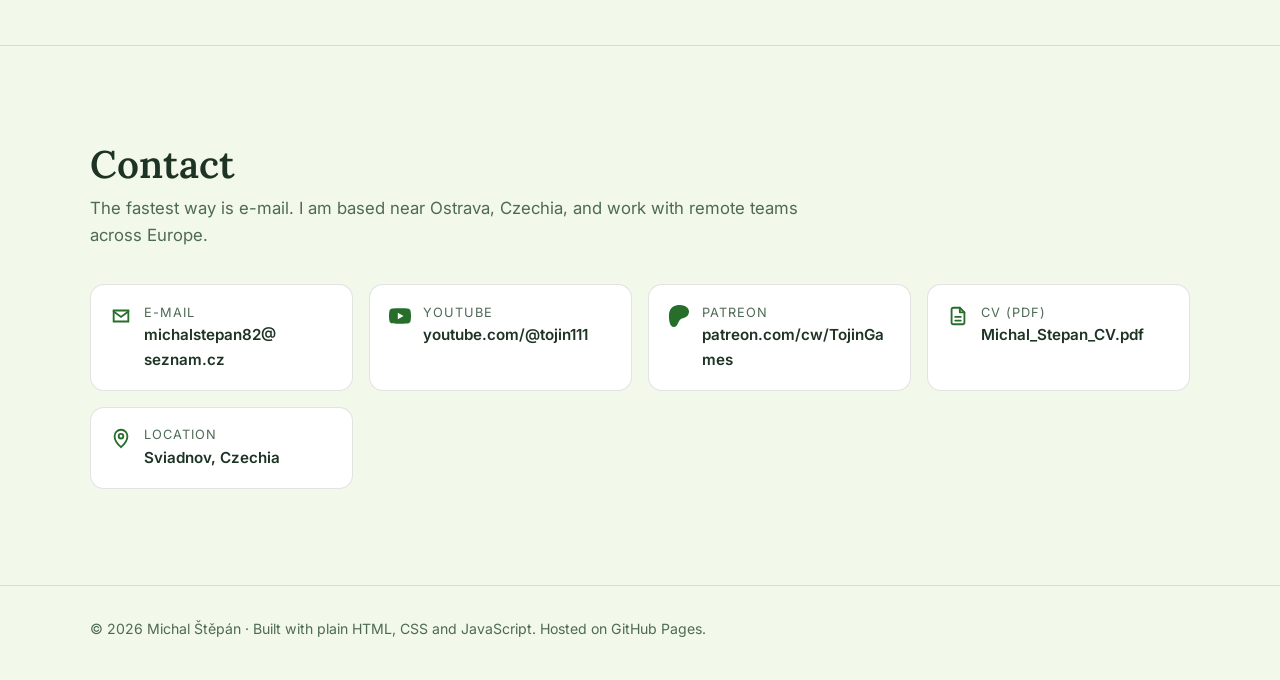
==== commit a8d63d0c: "Restore ABB RAG work and give the CV a new look (v1.5.1) - ABB role: RAG since 2025 (Azure AI Search" ====
--- a/index.html
+++ b/index.html
@@ -4,12 +4,12 @@
   <meta charset="utf-8">
   <meta name="viewport" content="width=device-width, initial-scale=1">
   <title>Michal Štěpán · Senior GenAI Engineer</title>
-  <meta name="description" content="Michal Štěpán builds LLM applications end to end: LLM and rule-based validation, golden-dataset evaluation, MCP servers and delivery on Azure and GCP. Also the author of physics games and simulations.">
+  <meta name="description" content="Michal Štěpán builds LLM applications end to end: RAG on Azure AI Search, LLM and rule-based validation, golden-dataset evaluation, MCP servers and delivery on Azure and GCP. Also the author of physics games and simulations.">
   <meta name="author" content="Michal Štěpán">
   <meta name="theme-color" content="#f2f8ea">
   <meta property="og:type" content="website">
   <meta property="og:title" content="Michal Štěpán · Senior GenAI Engineer">
-  <meta property="og:description" content="LLM applications end to end: rules plus LLM, evaluation, MCP, Azure and GCP. Author of physics games and simulations: Gravity, Orbit, Quantum, Jednota.">
+  <meta property="og:description" content="LLM applications end to end: RAG, rules plus LLM, evaluation, MCP, Azure and GCP. Author of physics games and simulations: Gravity, Orbit, Quantum, Jednota.">
   <meta property="og:image" content="assets/img/gravity-3d-feature.jpg">
   <link rel="icon" href="data:image/svg+xml,%3Csvg%20xmlns='http://www.w3.org/2000/svg'%20viewBox='0%200%2064%2064'%3E%3Crect%20width='64'%20height='64'%20rx='14'%20fill='%23f1c55c'/%3E%3Ctext%20x='32'%20y='43'%20font-family='Georgia,serif'%20font-weight='700'%20font-size='30'%20text-anchor='middle'%20fill='%231a1408'%3EM%C5%A0%3C/text%3E%3C/svg%3E">
   <script>
@@ -85,7 +85,7 @@
       <div class="container">
         <div class="hero-grid">
           <div>
-            <div class="kicker" data-i18n="hero.kicker">Senior GenAI Engineer · LLM applications, evaluation, MCP · Azure & GCP</div>
+            <div class="kicker" data-i18n="hero.kicker">Senior GenAI Engineer · LLM applications, RAG, evaluation, MCP · Azure & GCP</div>
             <h1>Michal <span class="accent">Štěpán</span></h1>
             <p class="tagline" data-i18n="hero.tagline">I build LLM applications end to end: the model working alongside deterministic rules, measured against golden datasets and delivered to the cloud. I work this way at ABB and in my own games.</p>
             <div class="hero-cta">
@@ -118,8 +118,8 @@
             <div class="label" data-i18n="hero.now.label">Currently</div>
             <div class="big" data-i18n="hero.now.big">Senior GenAI Engineer · ABB</div>
             <ul>
-              <li data-i18n="hero.now.1">LLM and rule-based validation on Azure OpenAI</li>
-              <li data-i18n="hero.now.2">Golden datasets and evaluation</li>
+              <li data-i18n="hero.now.1">RAG on Azure AI Search, since 2025</li>
+              <li data-i18n="hero.now.2">LLM and rule-based validation, measured on golden datasets</li>
               <li data-i18n="hero.now.3">MCP servers for AI coding assistants</li>
             </ul>
           </aside>
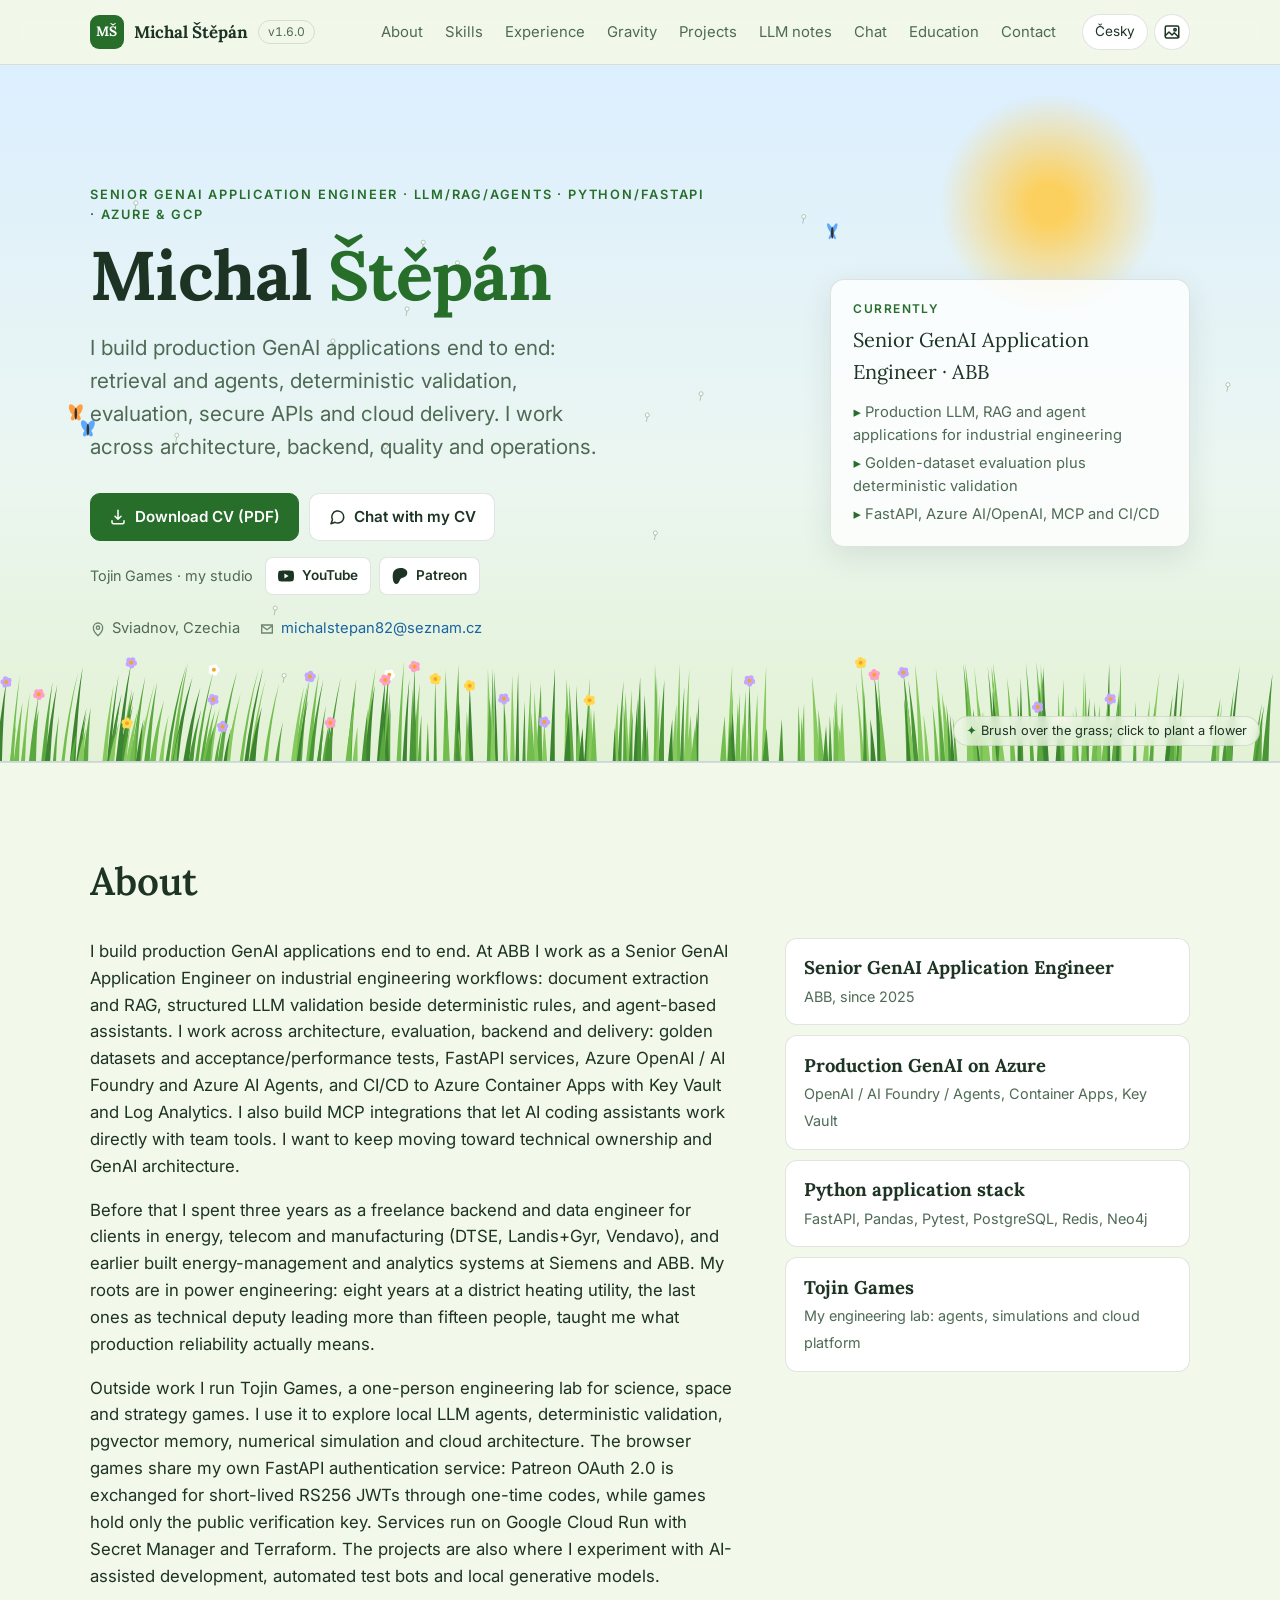
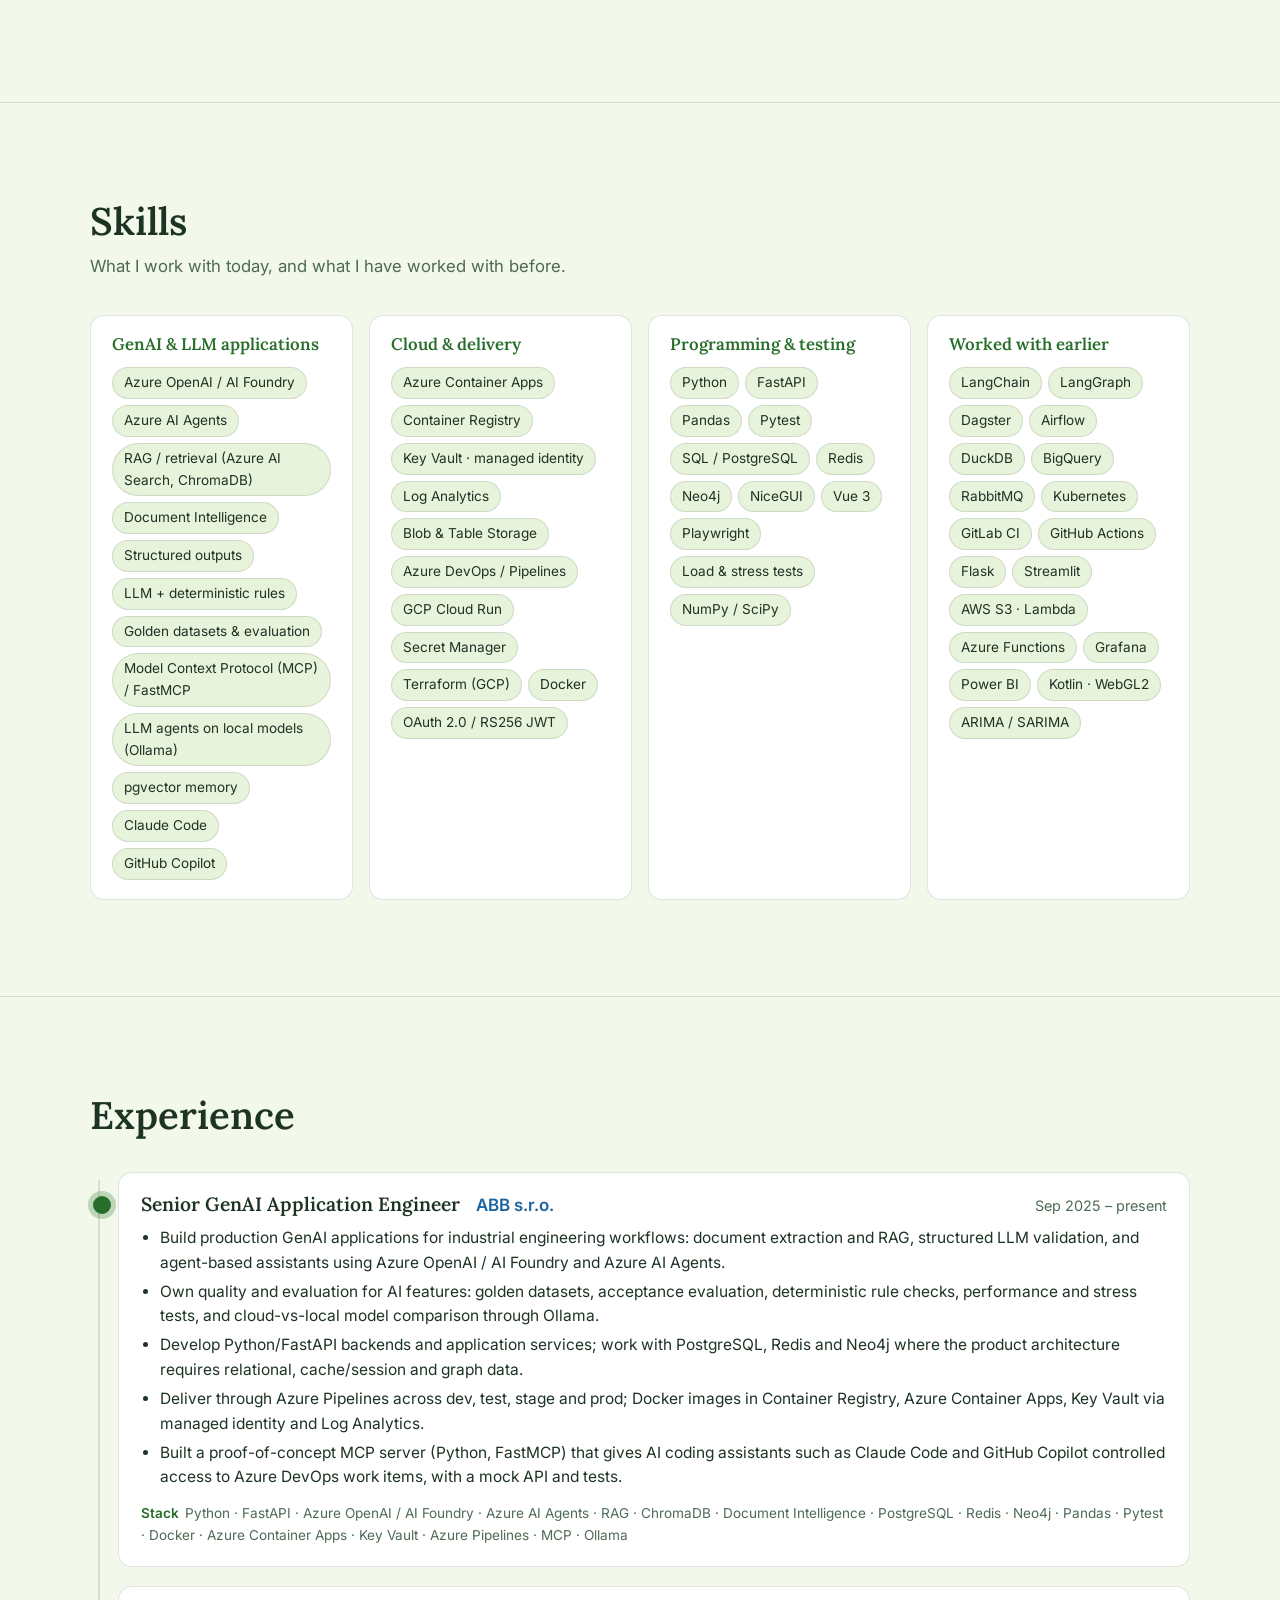
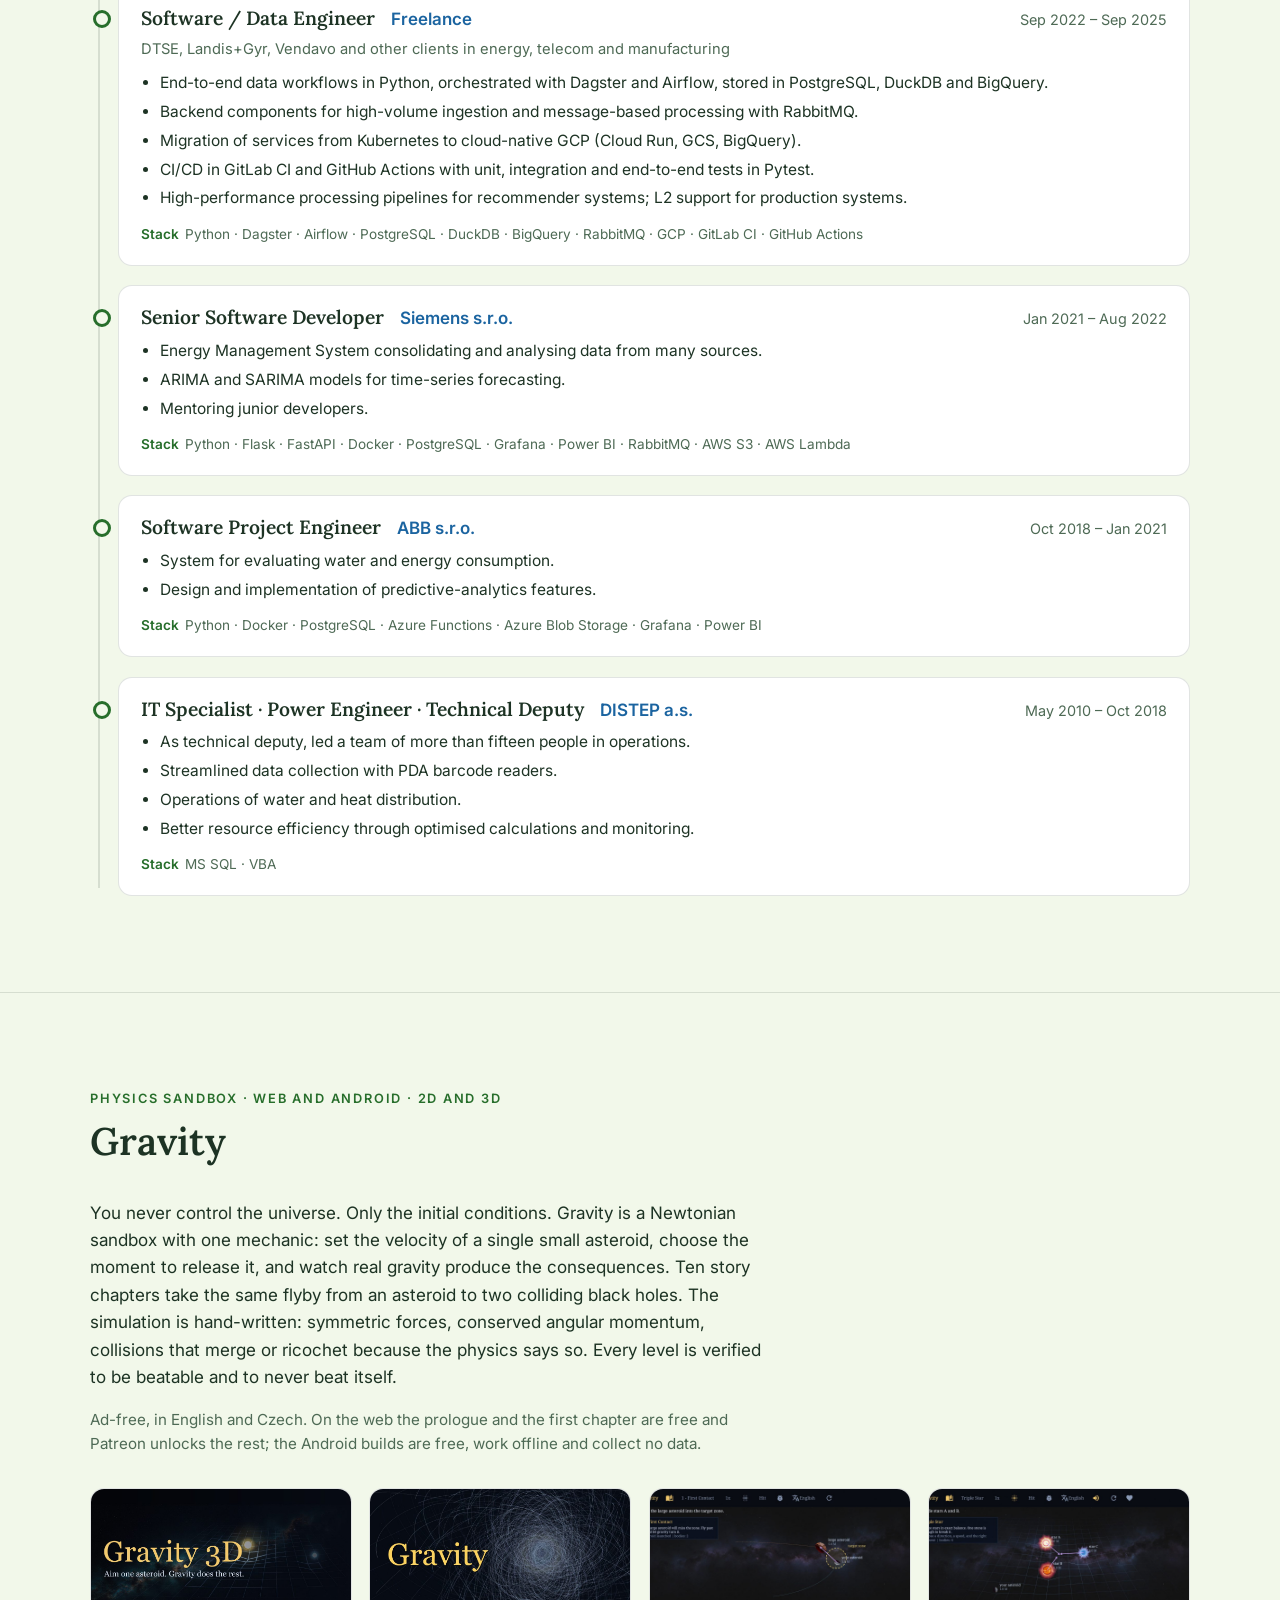
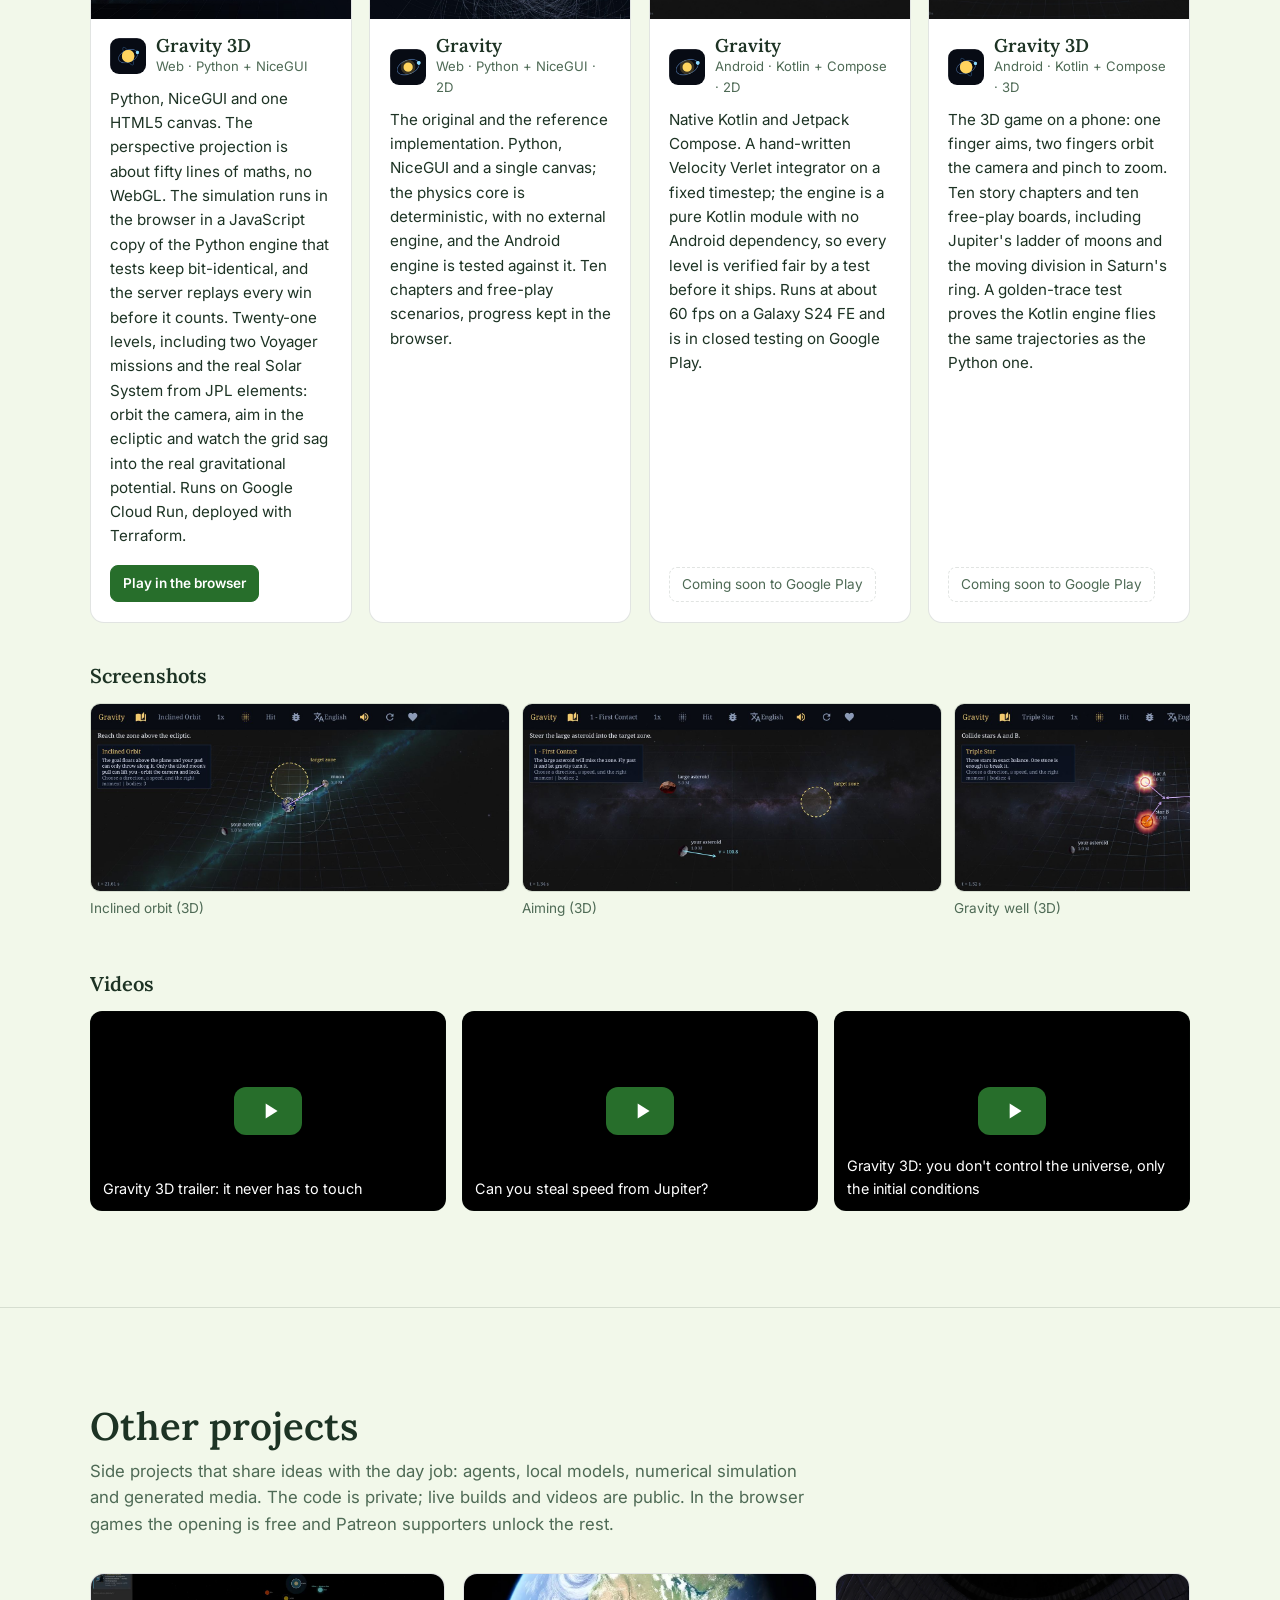
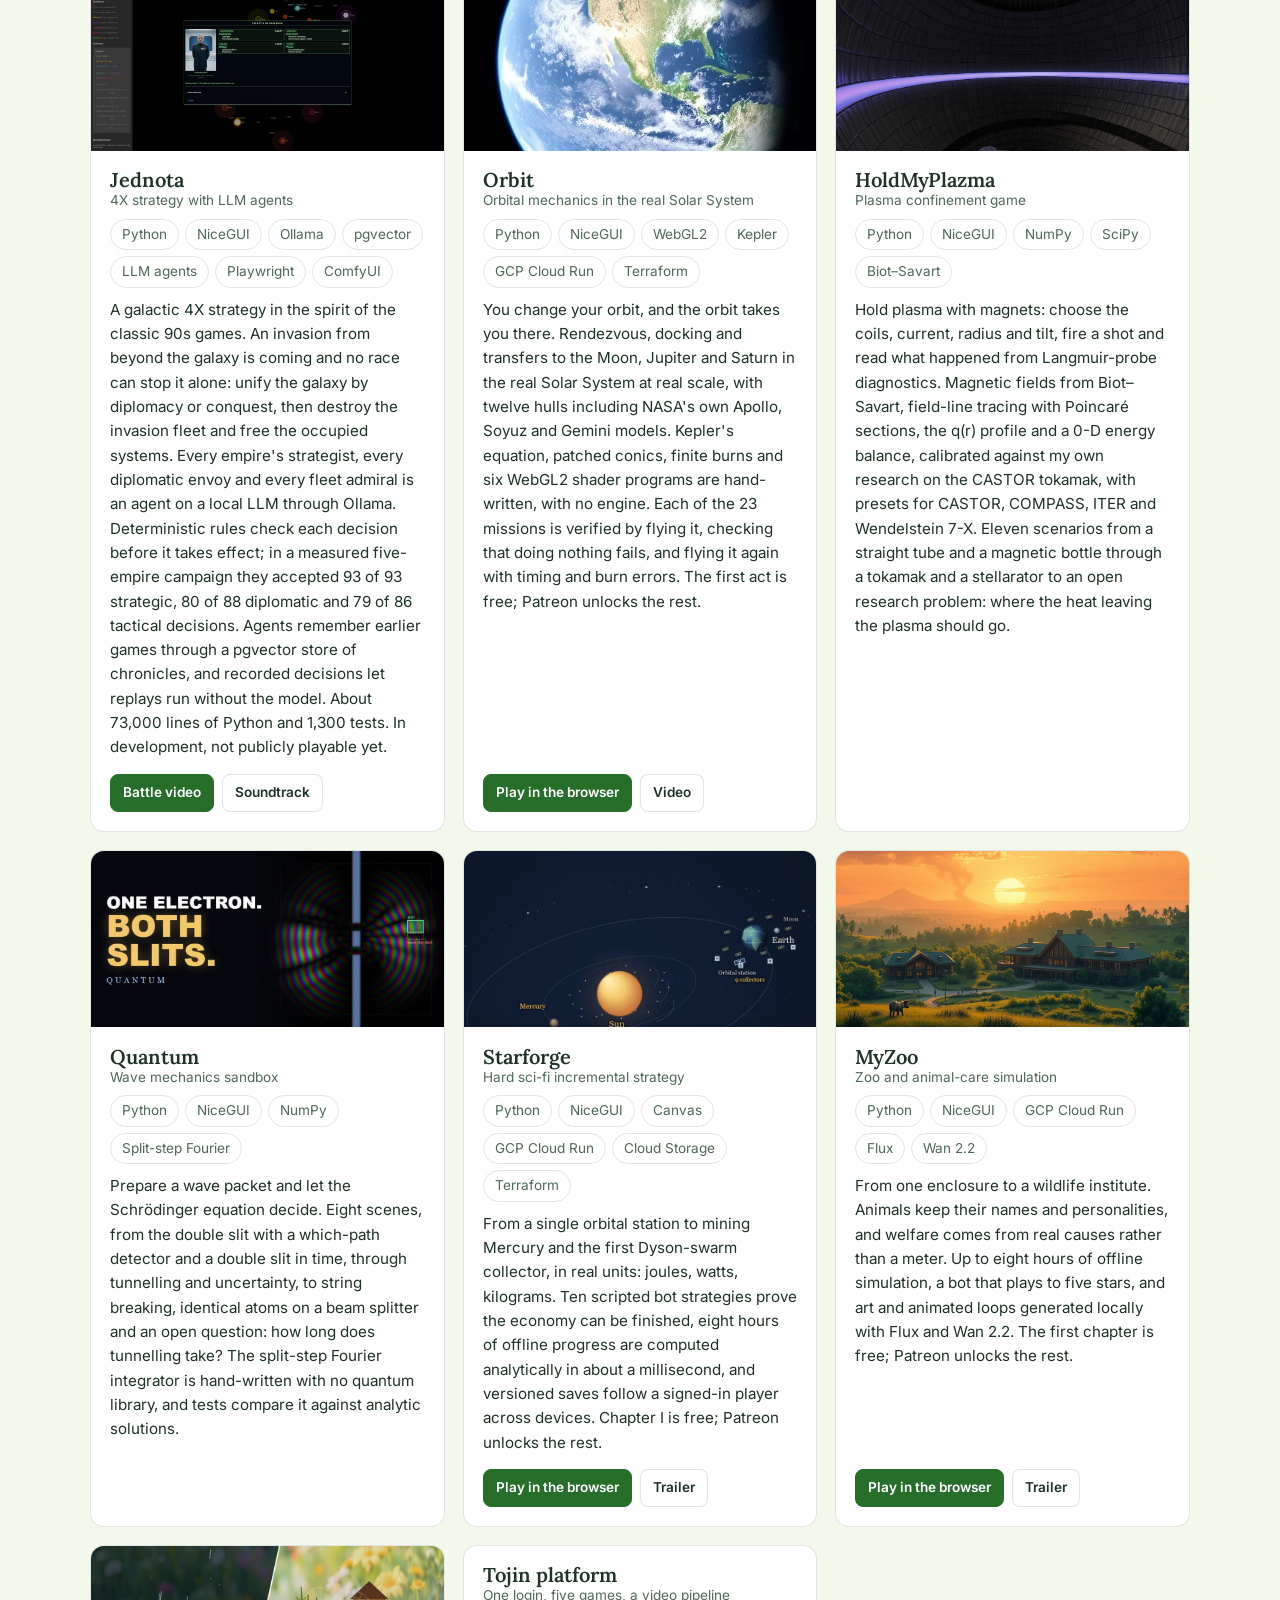
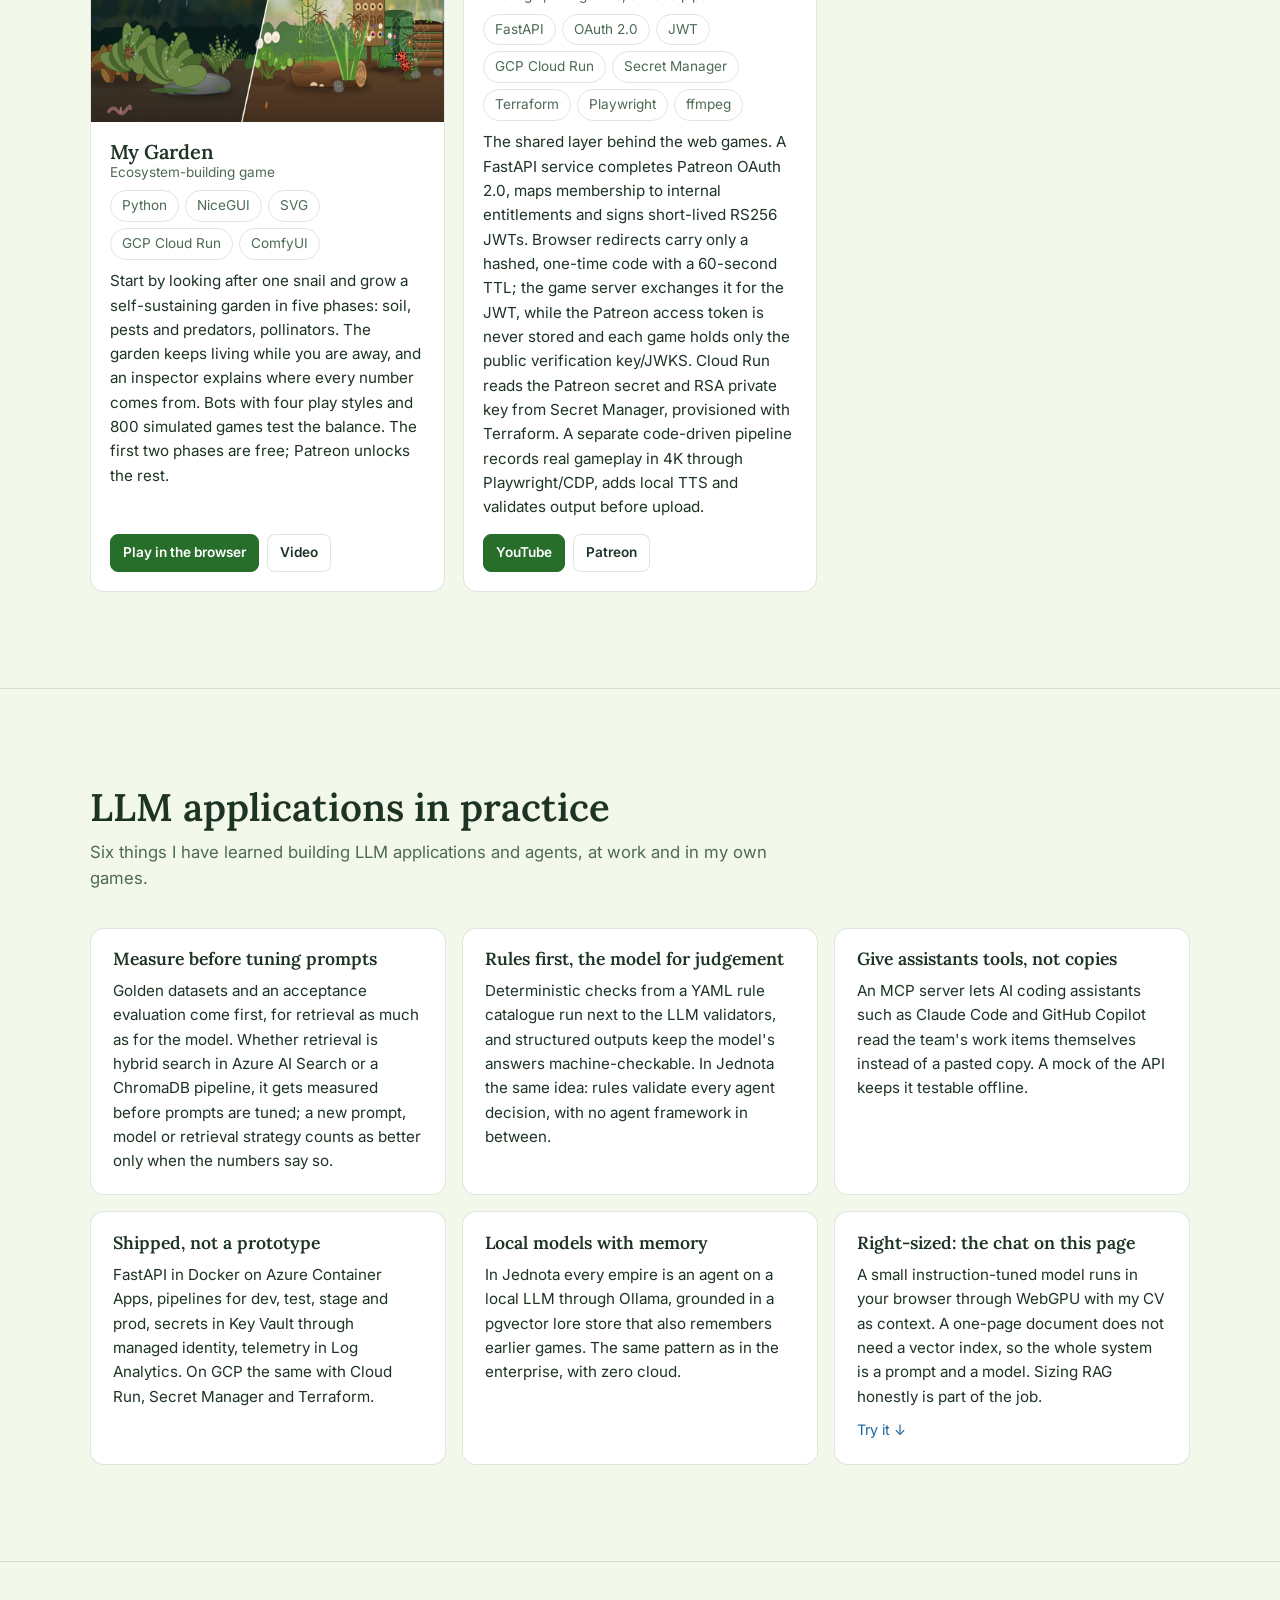
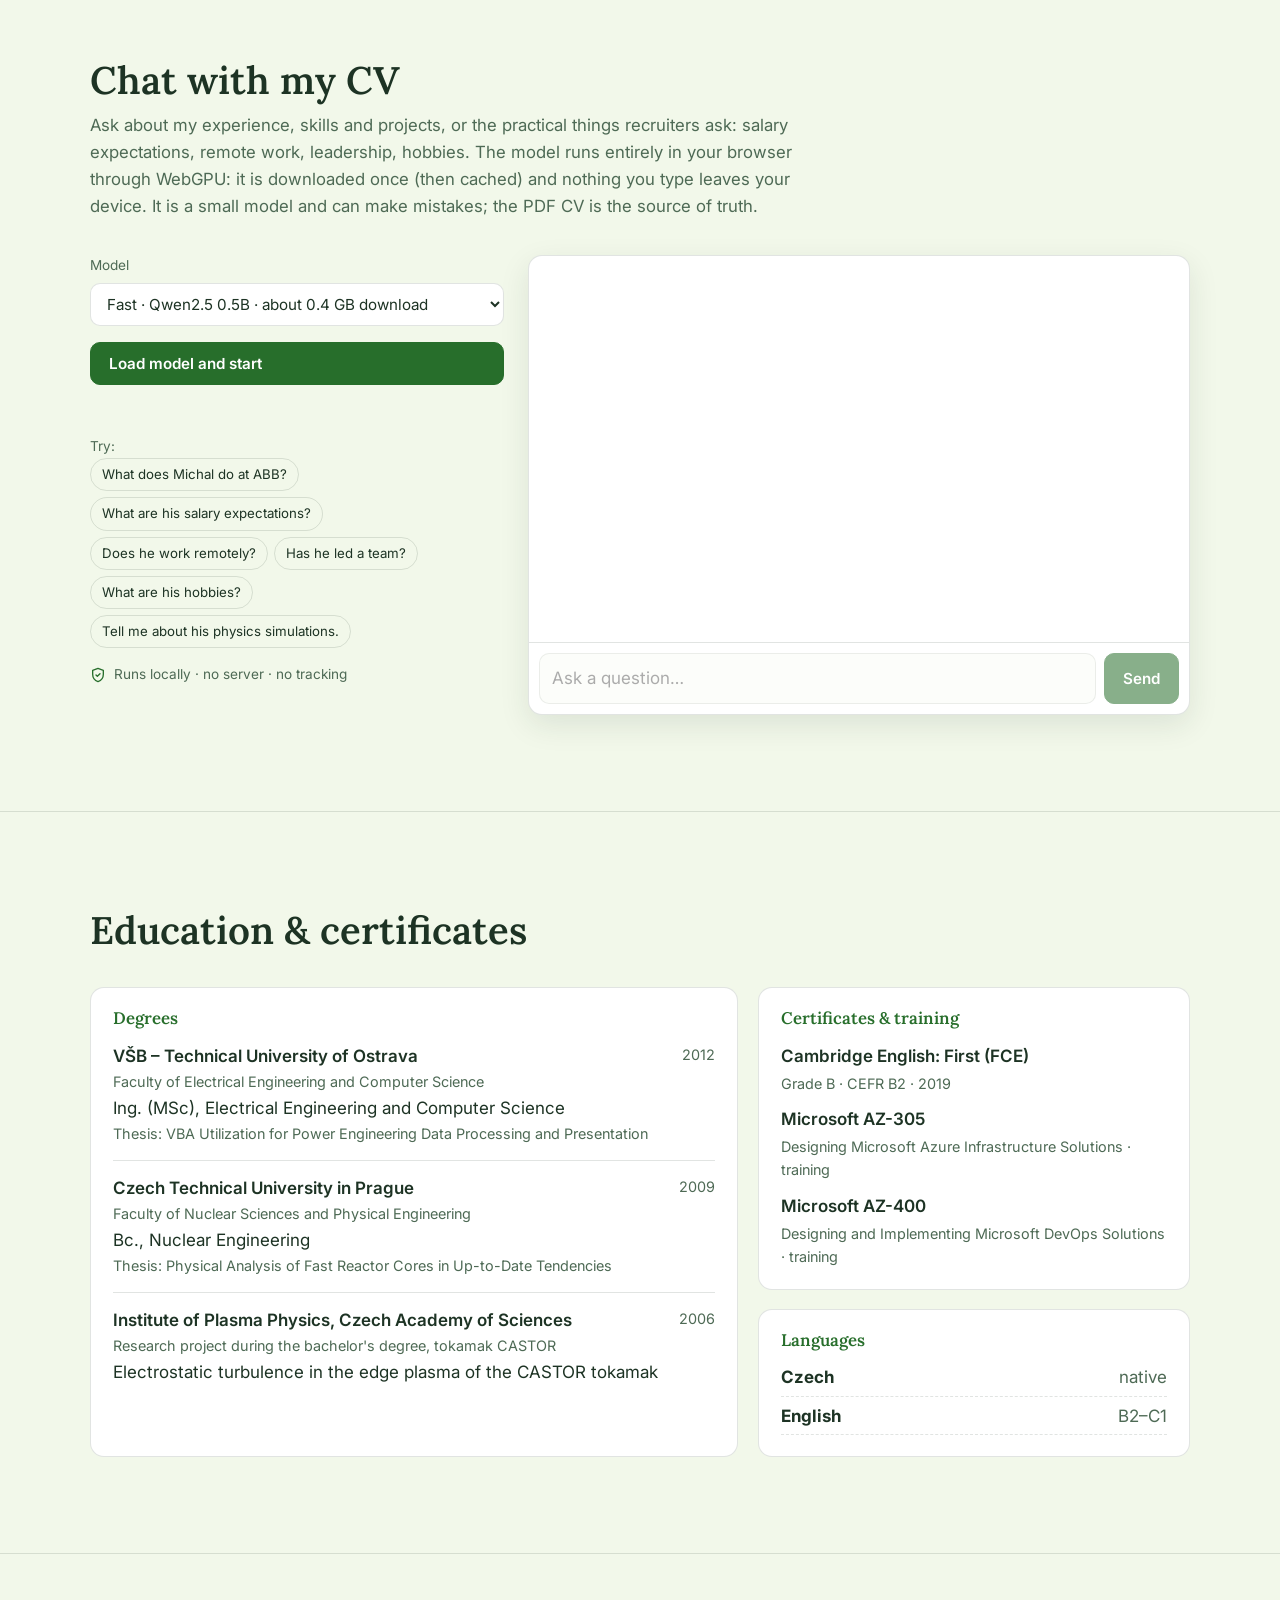
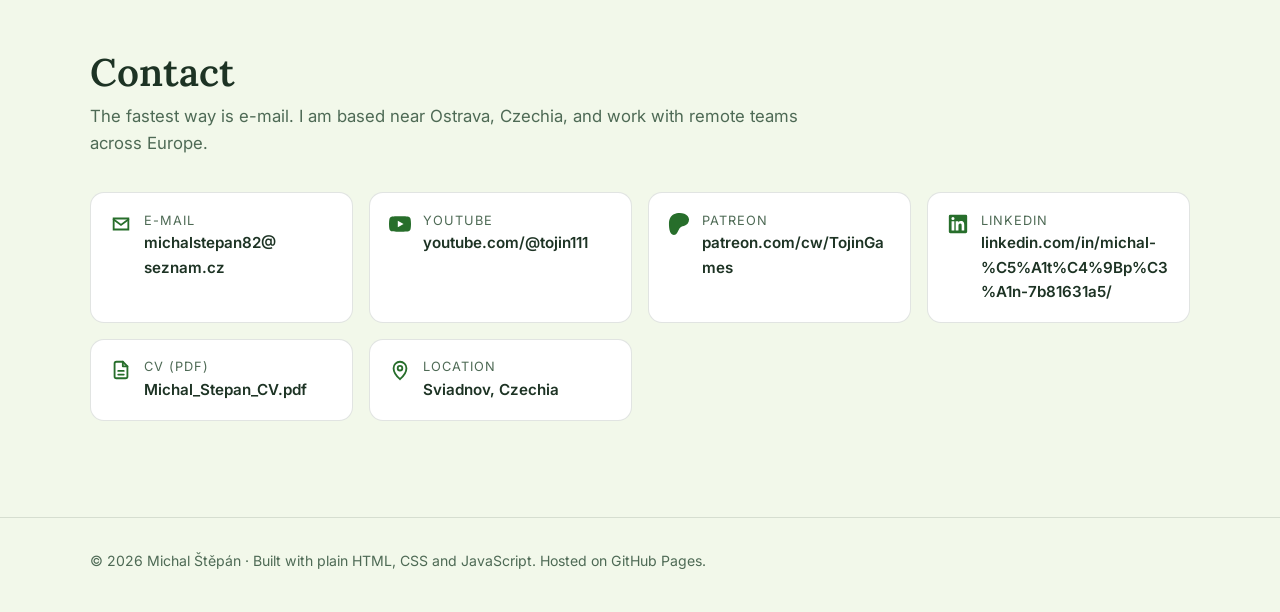
==== commit aec0535e: "Refresh portfolio metadata for GenAI application profile" ====
--- a/index.html
+++ b/index.html
@@ -3,13 +3,13 @@
 <head>
   <meta charset="utf-8">
   <meta name="viewport" content="width=device-width, initial-scale=1">
-  <title>Michal Štěpán · Senior GenAI Engineer</title>
-  <meta name="description" content="Michal Štěpán builds LLM applications end to end: RAG on Azure AI Search, LLM and rule-based validation, golden-dataset evaluation, MCP servers and delivery on Azure and GCP. Also the author of physics games and simulations.">
+  <title>Michal Štěpán · Senior GenAI Application Engineer</title>
+  <meta name="description" content="Michal Štěpán builds production GenAI applications end to end: LLM/RAG/agents, deterministic validation, golden-dataset evaluation, MCP, FastAPI and delivery on Azure and GCP.">
   <meta name="author" content="Michal Štěpán">
   <meta name="theme-color" content="#f2f8ea">
   <meta property="og:type" content="website">
-  <meta property="og:title" content="Michal Štěpán · Senior GenAI Engineer">
-  <meta property="og:description" content="LLM applications end to end: RAG, rules plus LLM, evaluation, MCP, Azure and GCP. Author of physics games and simulations: Gravity, Orbit, Quantum, Jednota.">
+  <meta property="og:title" content="Michal Štěpán · Senior GenAI Application Engineer">
+  <meta property="og:description" content="Production GenAI applications: LLM/RAG/agents, evaluation, deterministic validation, MCP, FastAPI, Azure and GCP.">
   <meta property="og:image" content="assets/img/gravity-3d-feature.jpg">
   <link rel="icon" href="data:image/svg+xml,%3Csvg%20xmlns='http://www.w3.org/2000/svg'%20viewBox='0%200%2064%2064'%3E%3Crect%20width='64'%20height='64'%20rx='14'%20fill='%23f1c55c'/%3E%3Ctext%20x='32'%20y='43'%20font-family='Georgia,serif'%20font-weight='700'%20font-size='30'%20text-anchor='middle'%20fill='%231a1408'%3EM%C5%A0%3C/text%3E%3C/svg%3E">
   <script>
@@ -28,10 +28,10 @@
     "@context": "https://schema.org",
     "@type": "Person",
     "name": "Michal Štěpán",
-    "jobTitle": "Senior GenAI Engineer",
+    "jobTitle": "Senior GenAI Application Engineer",
     "worksFor": { "@type": "Organization", "name": "ABB" },
     "url": "https://mxstex.github.io/MyWebPage/",
-    "sameAs": ["https://www.youtube.com/@tojin111", "https://www.patreon.com/cw/TojinGames"],
+    "sameAs": ["https://www.linkedin.com/in/michal-%C5%A1t%C4%9Bp%C3%A1n-7b81631a5/", "https://www.youtube.com/@tojin111", "https://www.patreon.com/cw/TojinGames"],
     "address": { "@type": "PostalAddress", "addressLocality": "Sviadnov", "addressCountry": "CZ" }
   }
   </script>
@@ -85,9 +85,9 @@
       <div class="container">
         <div class="hero-grid">
           <div>
-            <div class="kicker" data-i18n="hero.kicker">Senior GenAI Engineer · LLM applications, RAG, evaluation, MCP · Azure & GCP</div>
+            <div class="kicker" data-i18n="hero.kicker">Senior GenAI Application Engineer · LLM/RAG/agents · Python/FastAPI · Azure & GCP</div>
             <h1>Michal <span class="accent">Štěpán</span></h1>
-            <p class="tagline" data-i18n="hero.tagline">I build LLM applications end to end: the model working alongside deterministic rules, measured against golden datasets and delivered to the cloud. I work this way at ABB and in my own games.</p>
+            <p class="tagline" data-i18n="hero.tagline">I build production GenAI applications end to end: retrieval and agents, deterministic validation, evaluation, secure APIs and cloud delivery.</p>
             <div class="hero-cta">
               <a class="btn primary" id="cv-link" href="cv/Michal_Stepan_CV.pdf" download>
                 <svg viewBox="0 0 24 24" fill="none" stroke="currentColor" stroke-width="2" stroke-linecap="round" stroke-linejoin="round"><path d="M12 3v12m0 0 4-4m-4 4-4-4M4 17v2a2 2 0 0 0 2 2h12a2 2 0 0 0 2-2v-2"/></svg>
@@ -116,11 +116,11 @@
           </div>
           <aside class="now-card">
             <div class="label" data-i18n="hero.now.label">Currently</div>
-            <div class="big" data-i18n="hero.now.big">Senior GenAI Engineer · ABB</div>
+            <div class="big" data-i18n="hero.now.big">Senior GenAI Application Engineer · ABB</div>
             <ul>
-              <li data-i18n="hero.now.1">RAG on Azure AI Search, since 2025</li>
-              <li data-i18n="hero.now.2">LLM and rule-based validation, measured on golden datasets</li>
-              <li data-i18n="hero.now.3">MCP servers for AI coding assistants</li>
+              <li data-i18n="hero.now.1">Production LLM, RAG and agent applications for industrial engineering</li>
+              <li data-i18n="hero.now.2">Golden-dataset evaluation plus deterministic validation</li>
+              <li data-i18n="hero.now.3">FastAPI, Azure AI/OpenAI, MCP and CI/CD</li>
             </ul>
           </aside>
         </div>
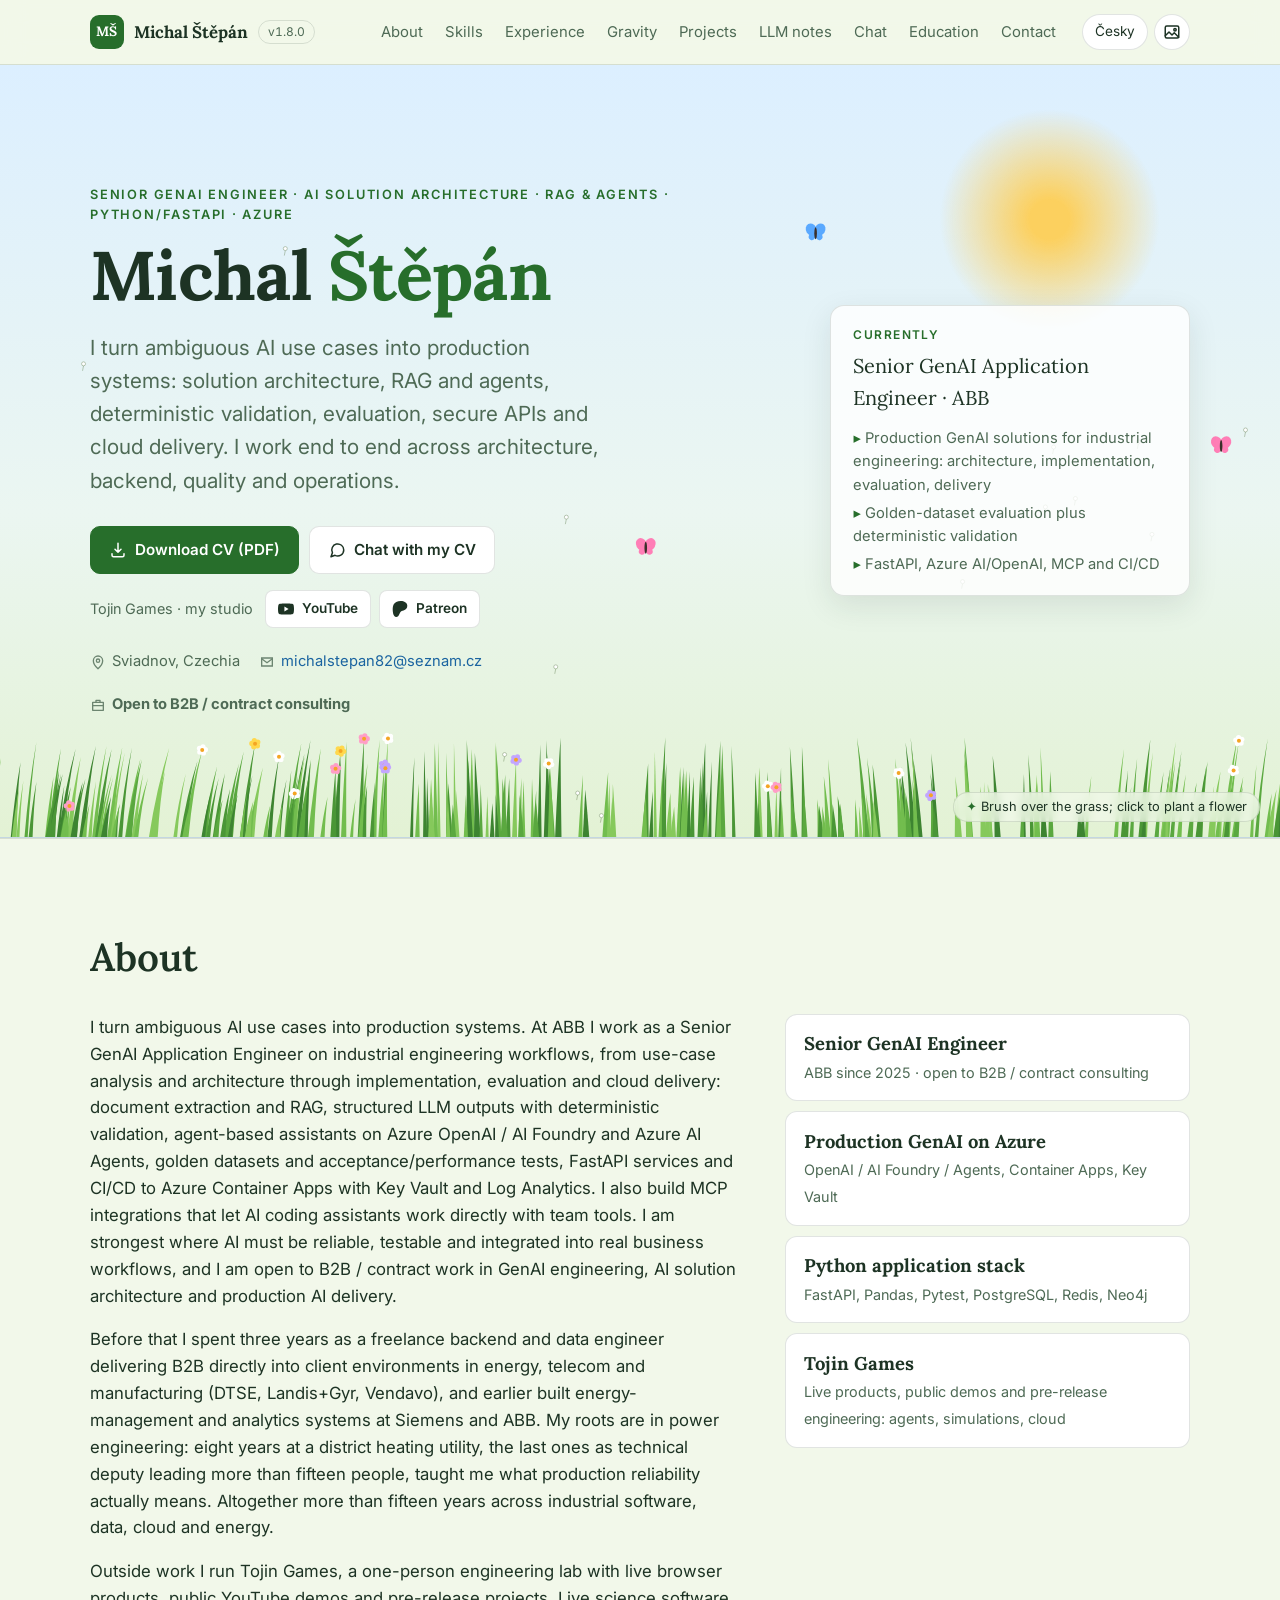
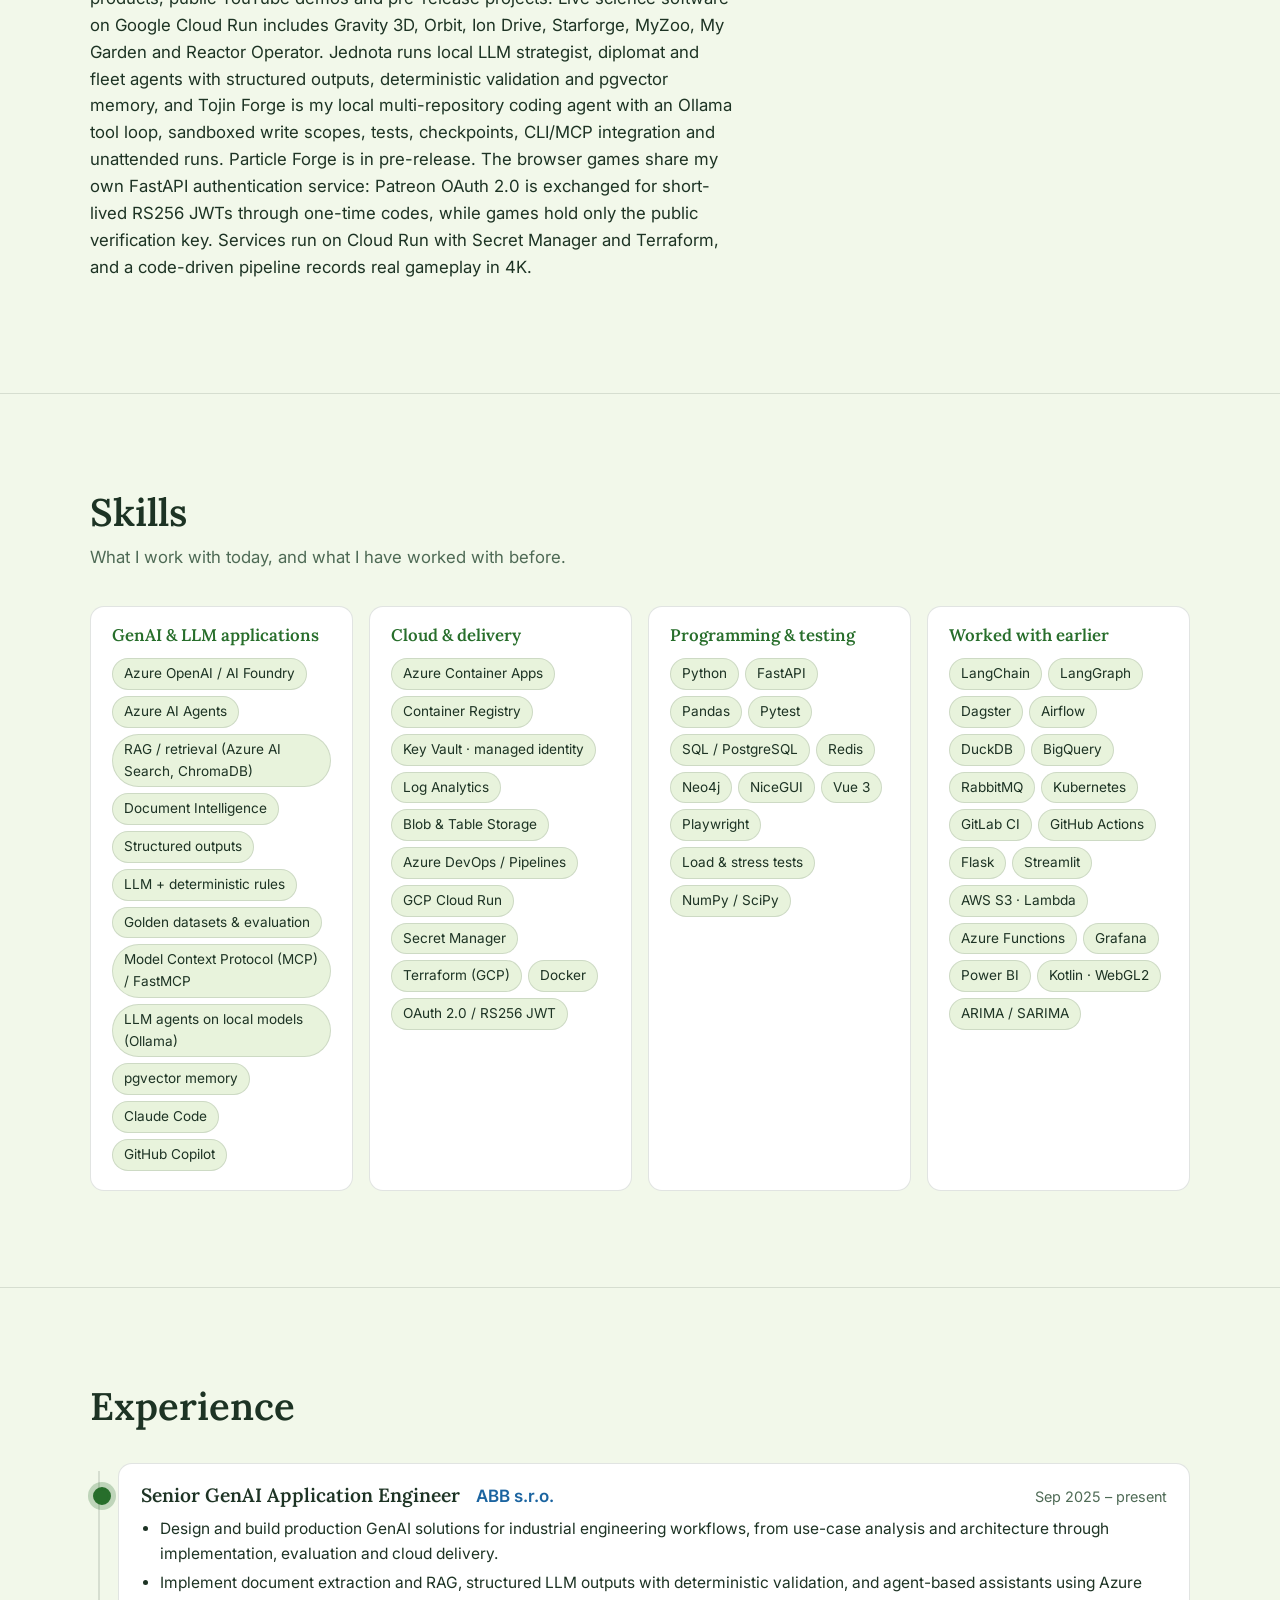
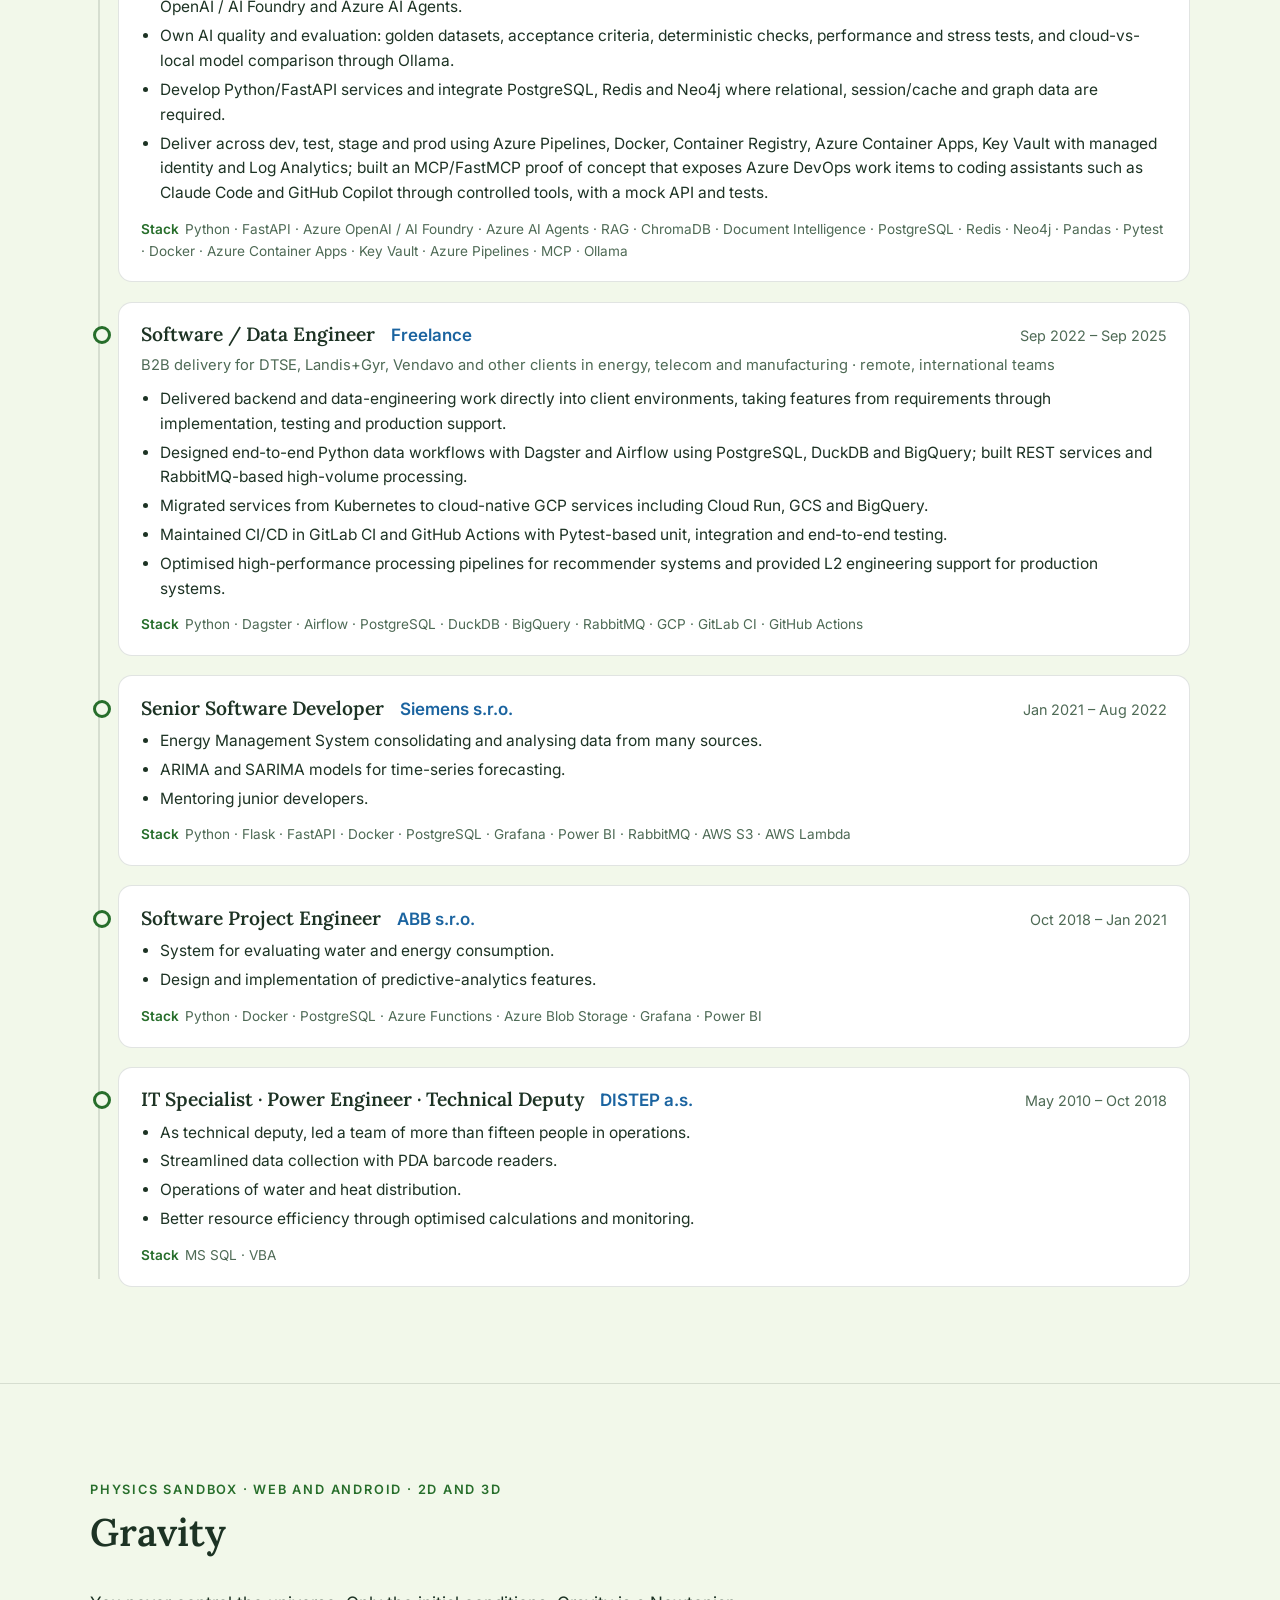
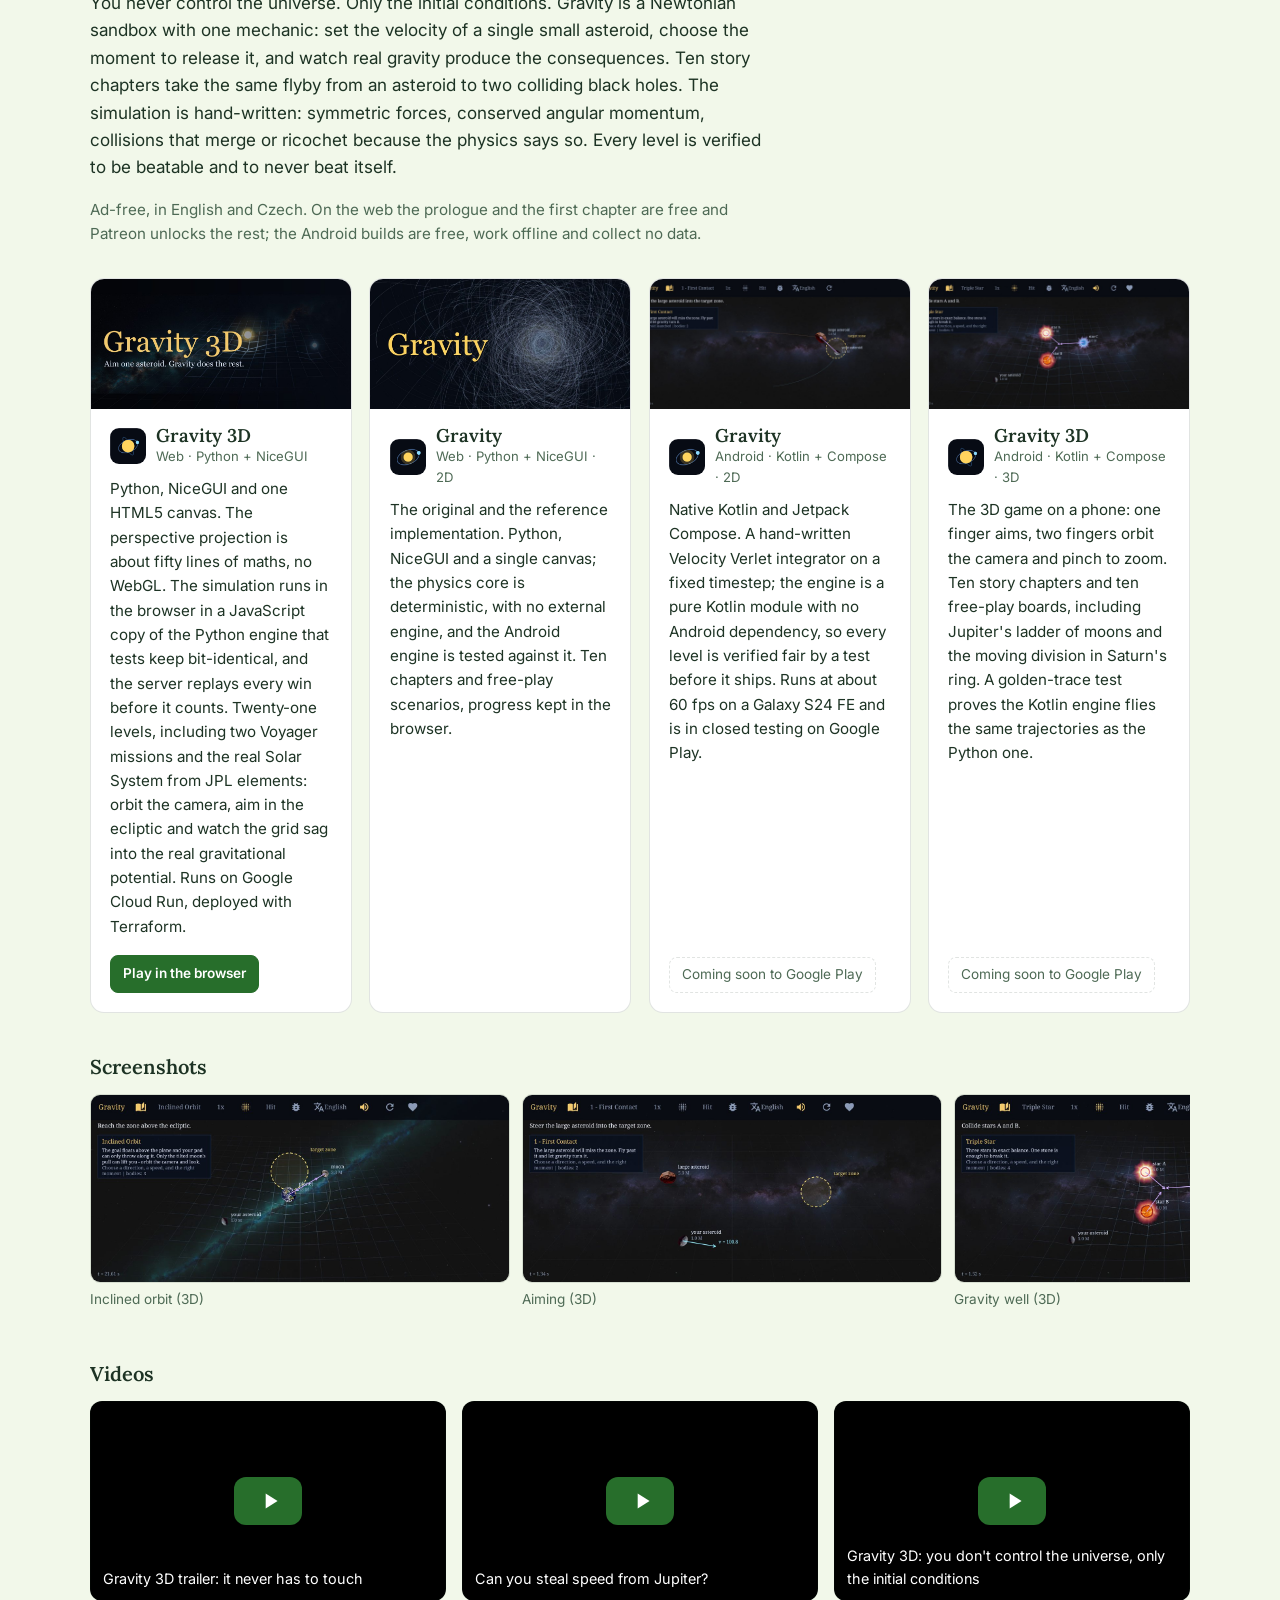
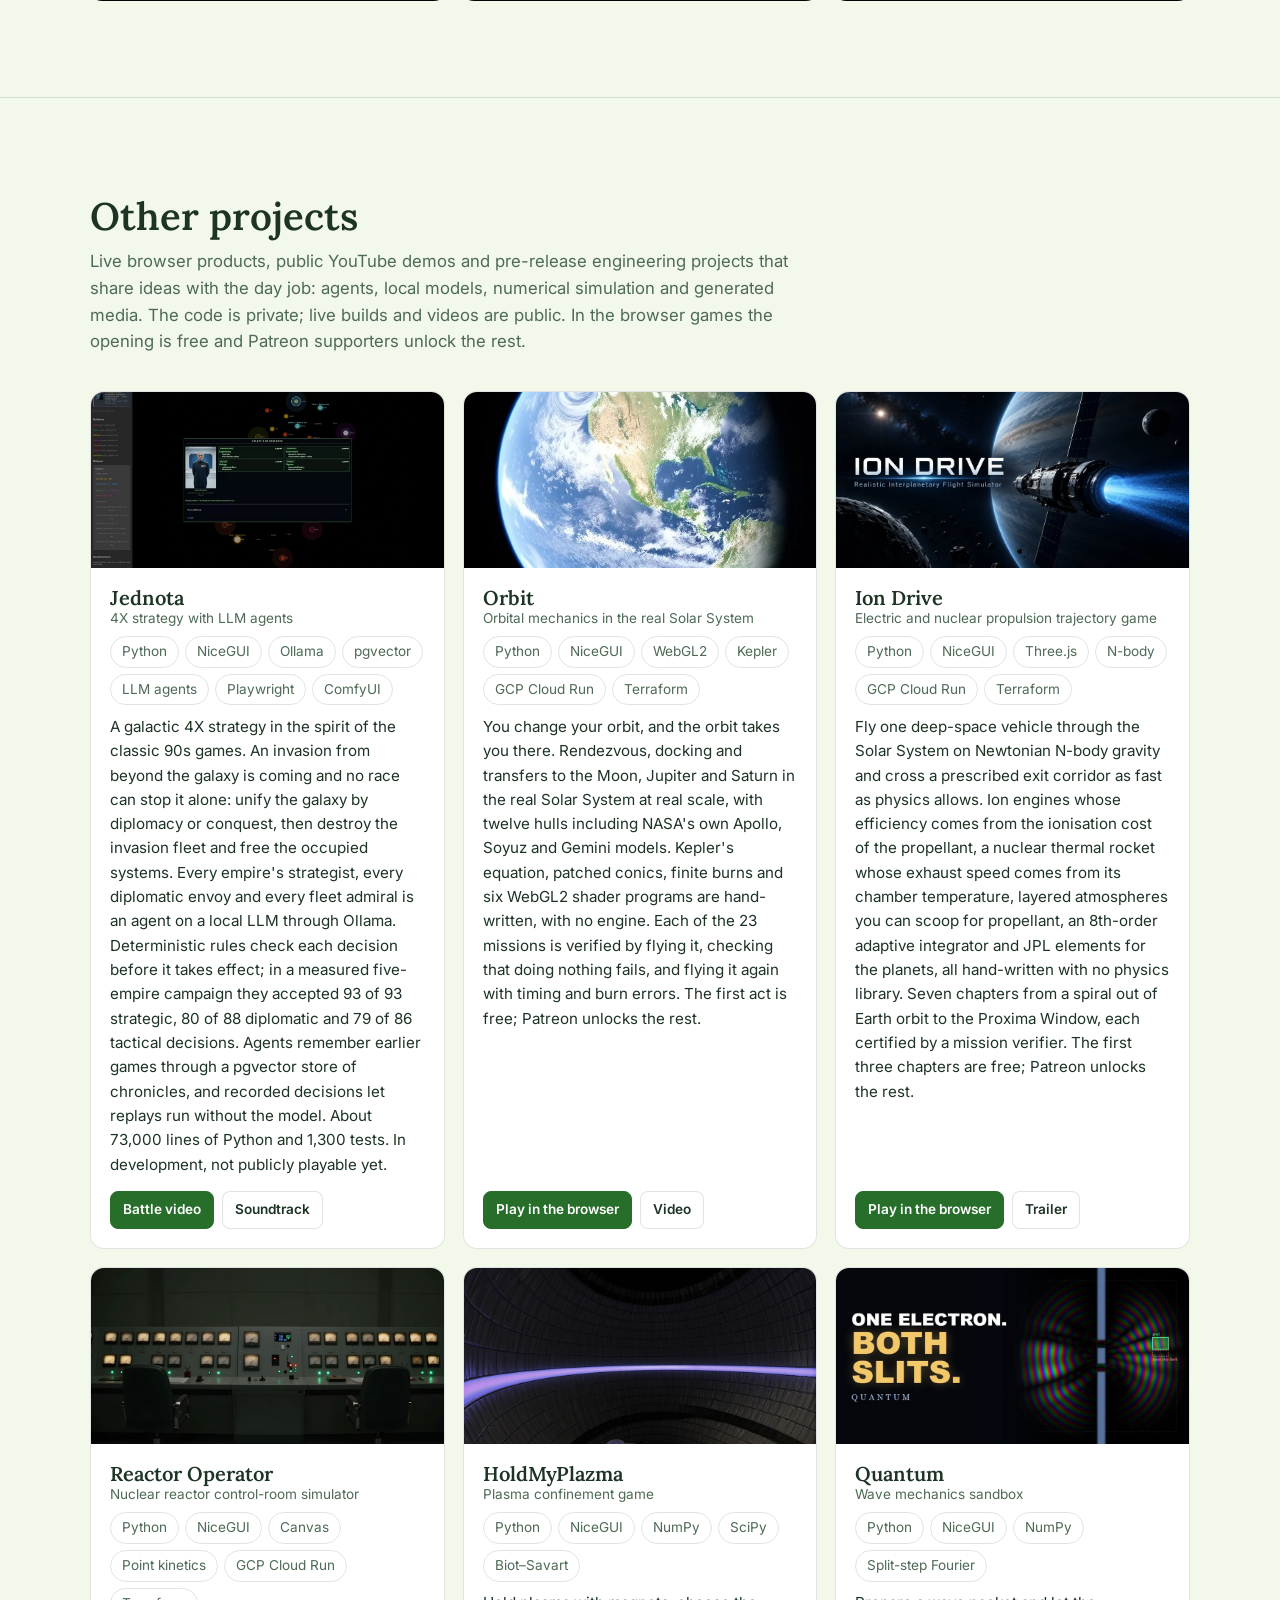
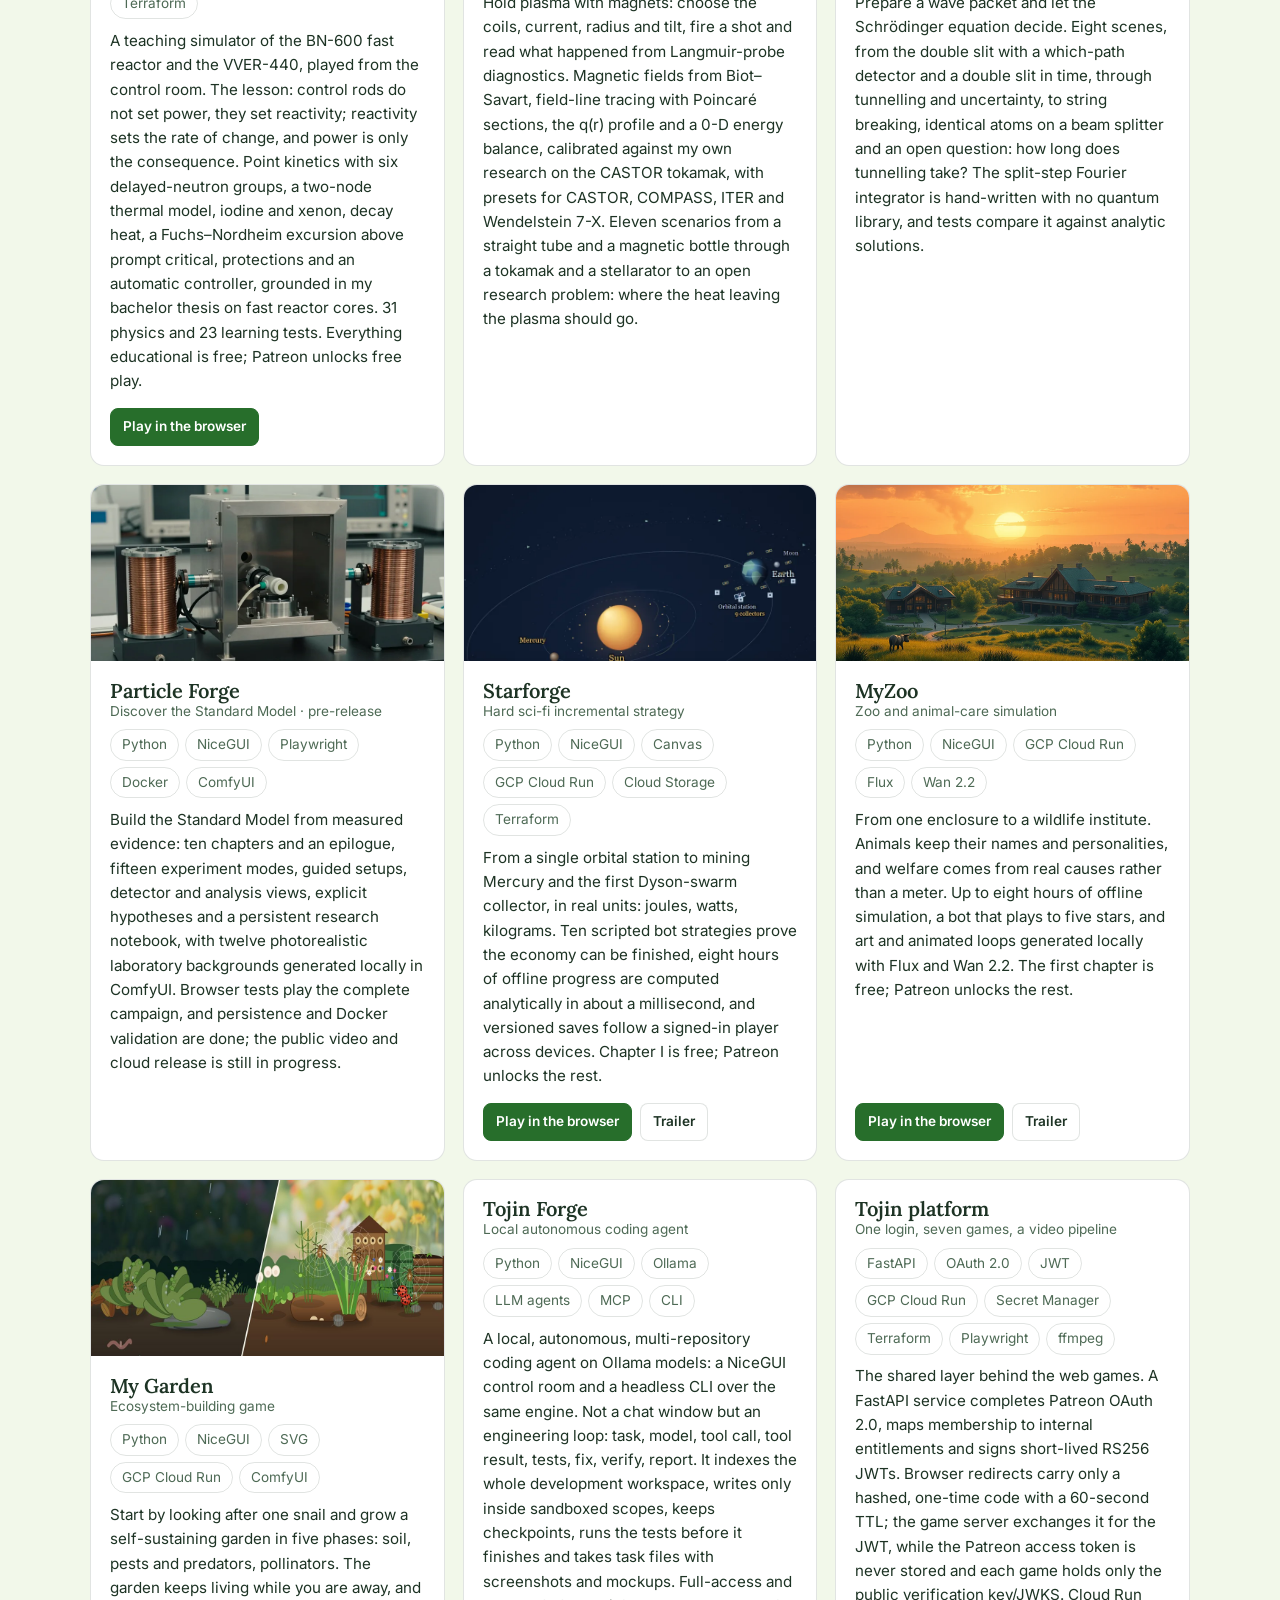
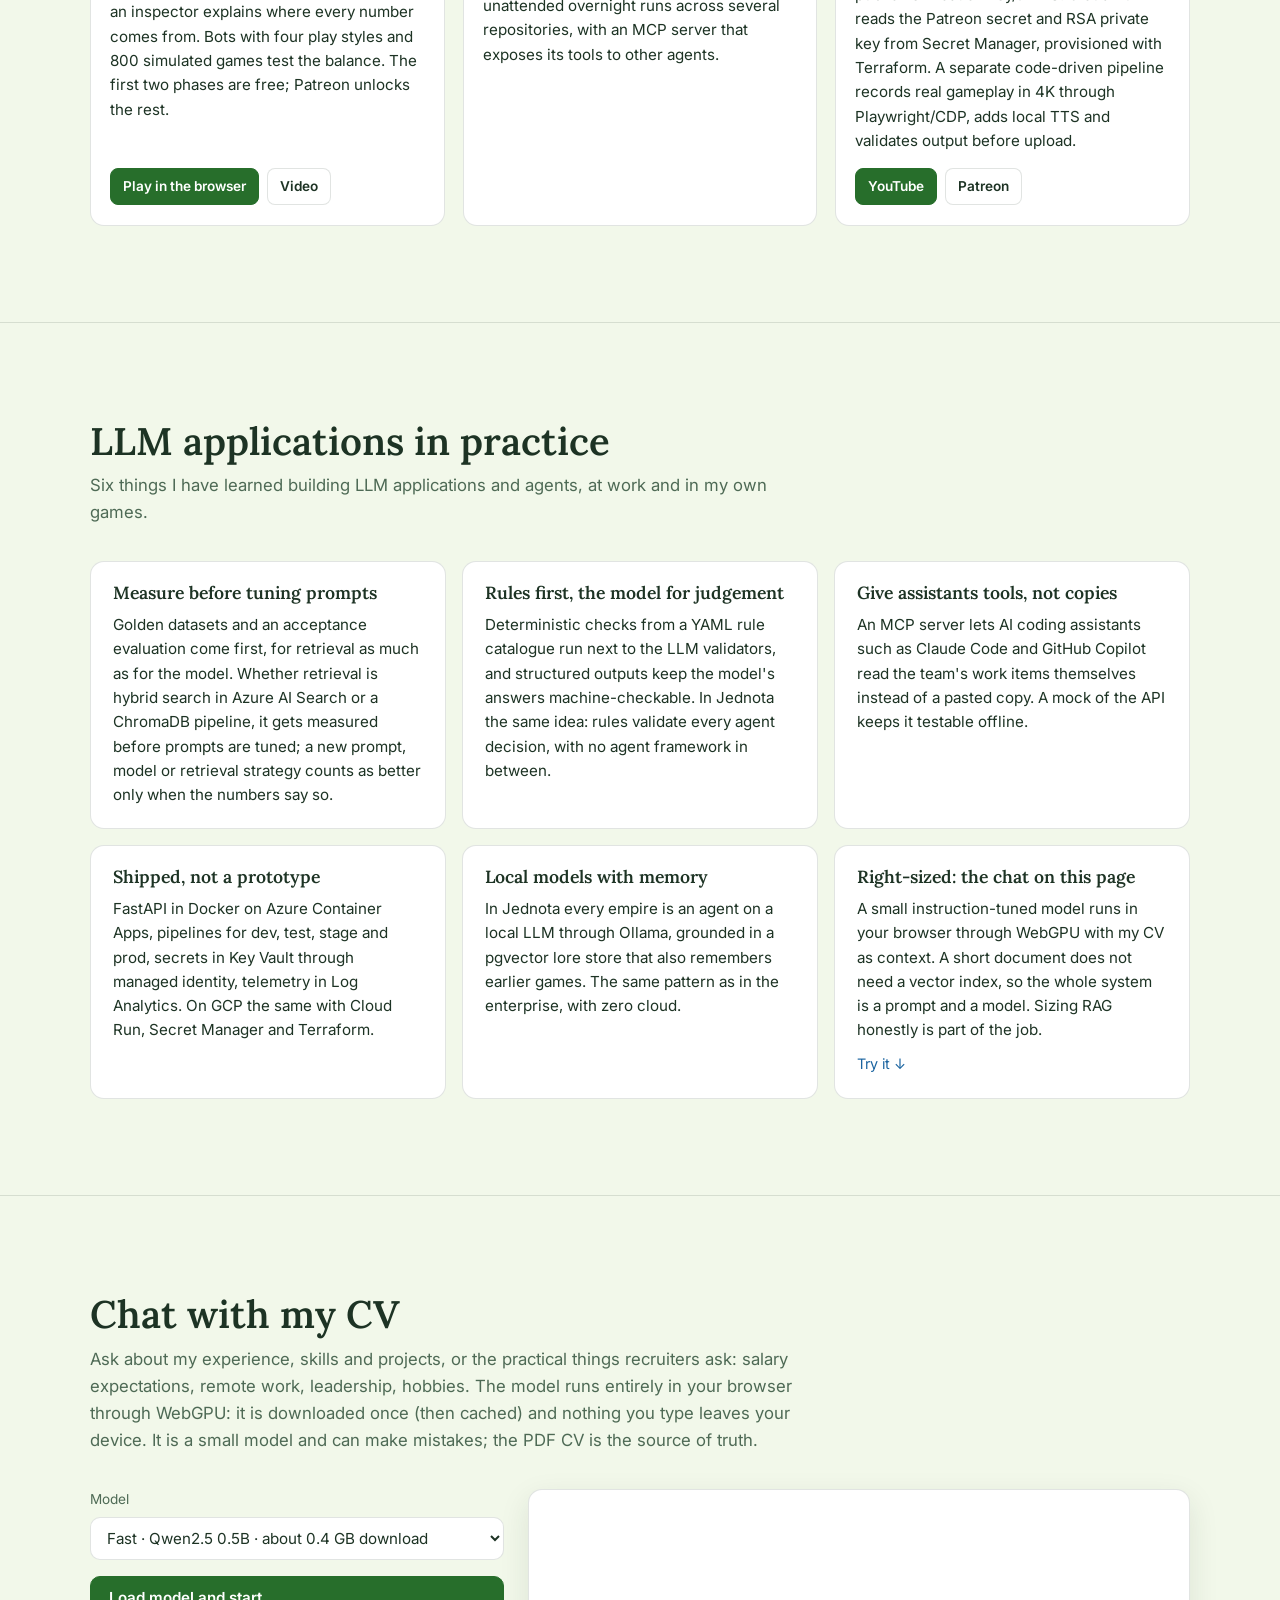
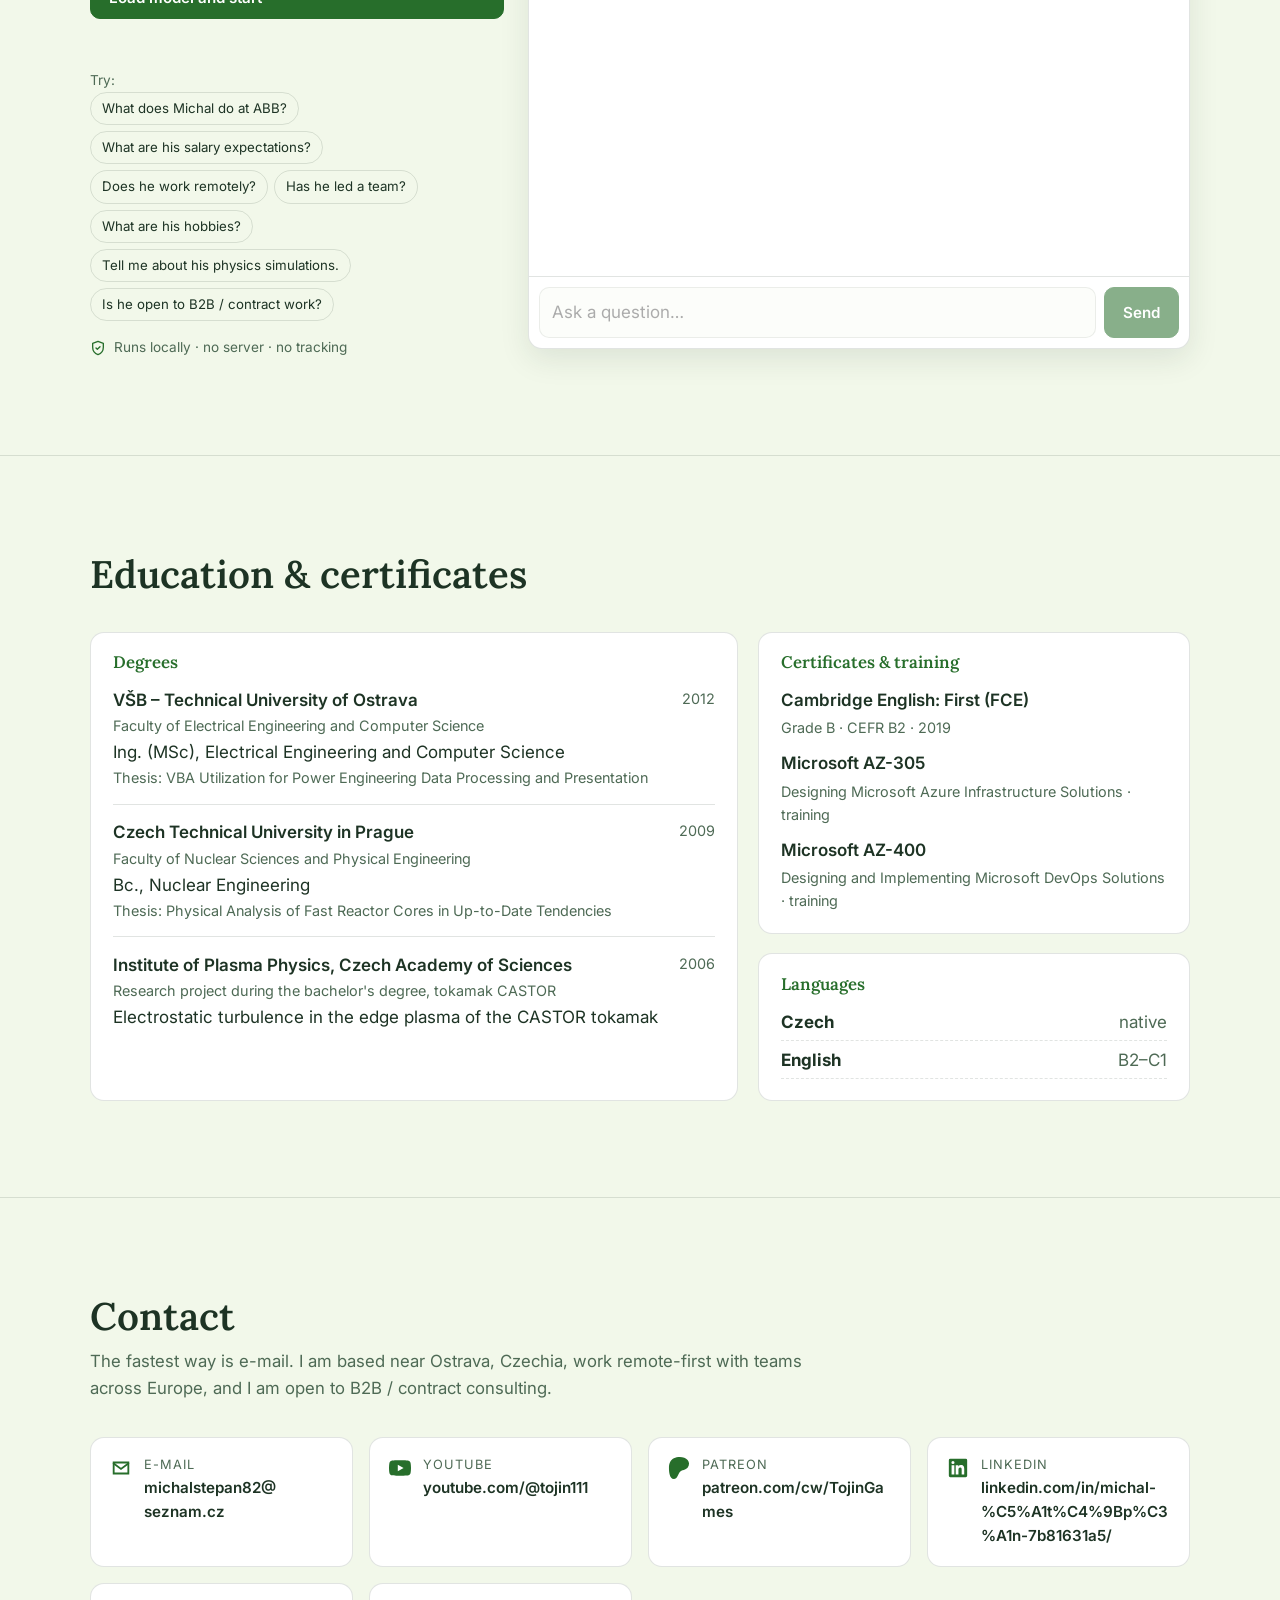
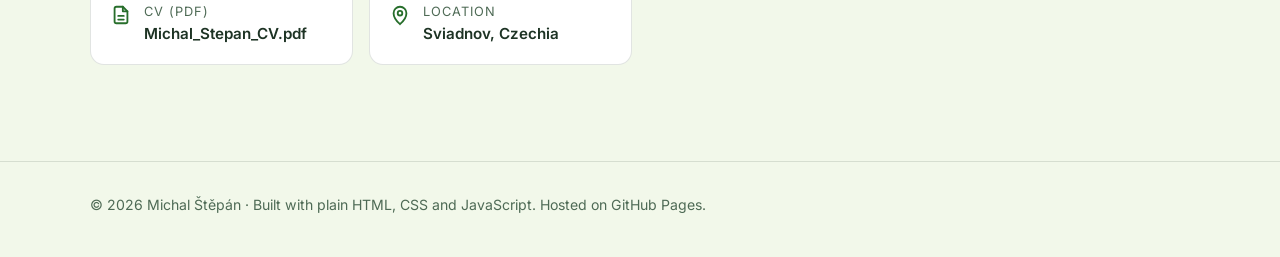
==== commit e241a11a: "Align site, chat facts and LinkedIn draft with the B2B consulting CV Headline is now Senior GenAI En" ====
--- a/index.html
+++ b/index.html
@@ -3,13 +3,13 @@
 <head>
   <meta charset="utf-8">
   <meta name="viewport" content="width=device-width, initial-scale=1">
-  <title>Michal Štěpán · Senior GenAI Application Engineer</title>
-  <meta name="description" content="Michal Štěpán builds production GenAI applications end to end: LLM/RAG/agents, deterministic validation, golden-dataset evaluation, MCP, FastAPI and delivery on Azure and GCP.">
+  <title>Michal Štěpán · Senior GenAI Engineer · AI Solution Architecture</title>
+  <meta name="description" content="Michal Štěpán turns ambiguous AI use cases into production systems: AI solution architecture, RAG and agents, deterministic validation, golden-dataset evaluation, MCP, FastAPI and delivery on Azure and GCP. Open to B2B / contract consulting.">
   <meta name="author" content="Michal Štěpán">
   <meta name="theme-color" content="#f2f8ea">
   <meta property="og:type" content="website">
-  <meta property="og:title" content="Michal Štěpán · Senior GenAI Application Engineer">
-  <meta property="og:description" content="Production GenAI applications: LLM/RAG/agents, evaluation, deterministic validation, MCP, FastAPI, Azure and GCP.">
+  <meta property="og:title" content="Michal Štěpán · Senior GenAI Engineer · AI Solution Architecture">
+  <meta property="og:description" content="AI solution architecture and production GenAI: RAG and agents, evaluation, deterministic validation, MCP, FastAPI, Azure and GCP. Open to B2B / contract consulting.">
   <meta property="og:image" content="assets/img/gravity-3d-feature.jpg">
   <link rel="icon" href="data:image/svg+xml,%3Csvg%20xmlns='http://www.w3.org/2000/svg'%20viewBox='0%200%2064%2064'%3E%3Crect%20width='64'%20height='64'%20rx='14'%20fill='%23f1c55c'/%3E%3Ctext%20x='32'%20y='43'%20font-family='Georgia,serif'%20font-weight='700'%20font-size='30'%20text-anchor='middle'%20fill='%231a1408'%3EM%C5%A0%3C/text%3E%3C/svg%3E">
   <script>
@@ -28,7 +28,7 @@
     "@context": "https://schema.org",
     "@type": "Person",
     "name": "Michal Štěpán",
-    "jobTitle": "Senior GenAI Application Engineer",
+    "jobTitle": "Senior GenAI Engineer",
     "worksFor": { "@type": "Organization", "name": "ABB" },
     "url": "https://mxstex.github.io/MyWebPage/",
     "sameAs": ["https://www.linkedin.com/in/michal-%C5%A1t%C4%9Bp%C3%A1n-7b81631a5/", "https://www.youtube.com/@tojin111", "https://www.patreon.com/cw/TojinGames"],
@@ -85,9 +85,9 @@
       <div class="container">
         <div class="hero-grid">
           <div>
-            <div class="kicker" data-i18n="hero.kicker">Senior GenAI Application Engineer · LLM/RAG/agents · Python/FastAPI · Azure & GCP</div>
+            <div class="kicker" data-i18n="hero.kicker">Senior GenAI Engineer · AI Solution Architecture · RAG &amp; Agents · Python/FastAPI · Azure</div>
             <h1>Michal <span class="accent">Štěpán</span></h1>
-            <p class="tagline" data-i18n="hero.tagline">I build production GenAI applications end to end: retrieval and agents, deterministic validation, evaluation, secure APIs and cloud delivery.</p>
+            <p class="tagline" data-i18n="hero.tagline">I turn ambiguous AI use cases into production systems: solution architecture, RAG and agents, deterministic validation, evaluation, secure APIs and cloud delivery.</p>
             <div class="hero-cta">
               <a class="btn primary" id="cv-link" href="cv/Michal_Stepan_CV.pdf" download>
                 <svg viewBox="0 0 24 24" fill="none" stroke="currentColor" stroke-width="2" stroke-linecap="round" stroke-linejoin="round"><path d="M12 3v12m0 0 4-4m-4 4-4-4M4 17v2a2 2 0 0 0 2 2h12a2 2 0 0 0 2-2v-2"/></svg>
@@ -112,13 +112,14 @@
             <div class="hero-meta">
               <span><svg viewBox="0 0 24 24" fill="none" stroke="currentColor" stroke-width="2" stroke-linecap="round"><path d="M12 22s7-6.2 7-12a7 7 0 1 0-14 0c0 5.8 7 12 7 12Z"/><circle cx="12" cy="10" r="2.5"/></svg><span id="hero-location">Sviadnov, Czechia</span></span>
               <span><svg viewBox="0 0 24 24" fill="none" stroke="currentColor" stroke-width="2" stroke-linecap="round"><path d="M4 6h16v12H4z"/><path d="m4 7 8 6 8-6"/></svg><a id="hero-email" href="mailto:michalstepan82@seznam.cz">michalstepan82@seznam.cz</a></span>
+              <span><svg viewBox="0 0 24 24" fill="none" stroke="currentColor" stroke-width="2" stroke-linecap="round" stroke-linejoin="round"><path d="M4 8h16v12H4z"/><path d="M9 8V5h6v3M4 13h16"/></svg><strong data-i18n="hero.b2b">Open to B2B / contract consulting</strong></span>
             </div>
           </div>
           <aside class="now-card">
             <div class="label" data-i18n="hero.now.label">Currently</div>
             <div class="big" data-i18n="hero.now.big">Senior GenAI Application Engineer · ABB</div>
             <ul>
-              <li data-i18n="hero.now.1">Production LLM, RAG and agent applications for industrial engineering</li>
+              <li data-i18n="hero.now.1">Production GenAI solutions for industrial engineering: architecture, implementation, evaluation, delivery</li>
               <li data-i18n="hero.now.2">Golden-dataset evaluation plus deterministic validation</li>
               <li data-i18n="hero.now.3">FastAPI, Azure AI/OpenAI, MCP and CI/CD</li>
             </ul>
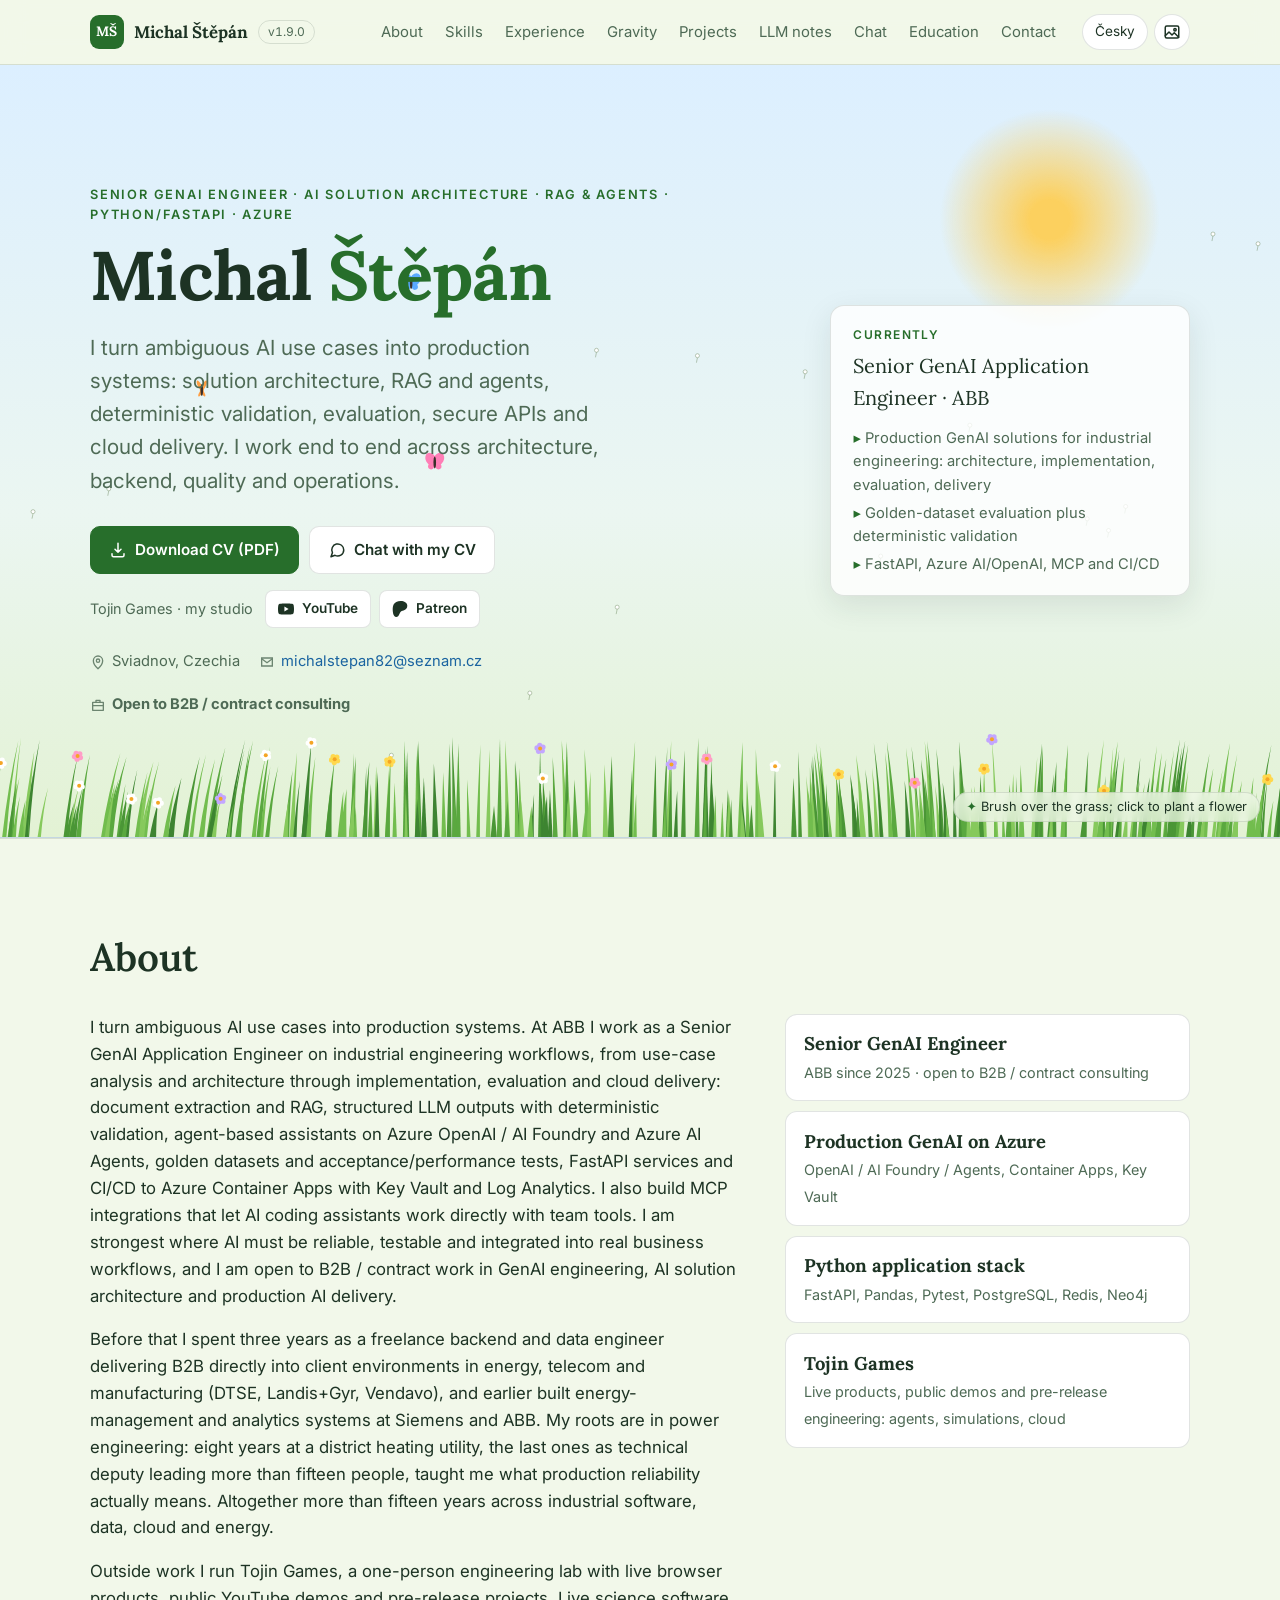
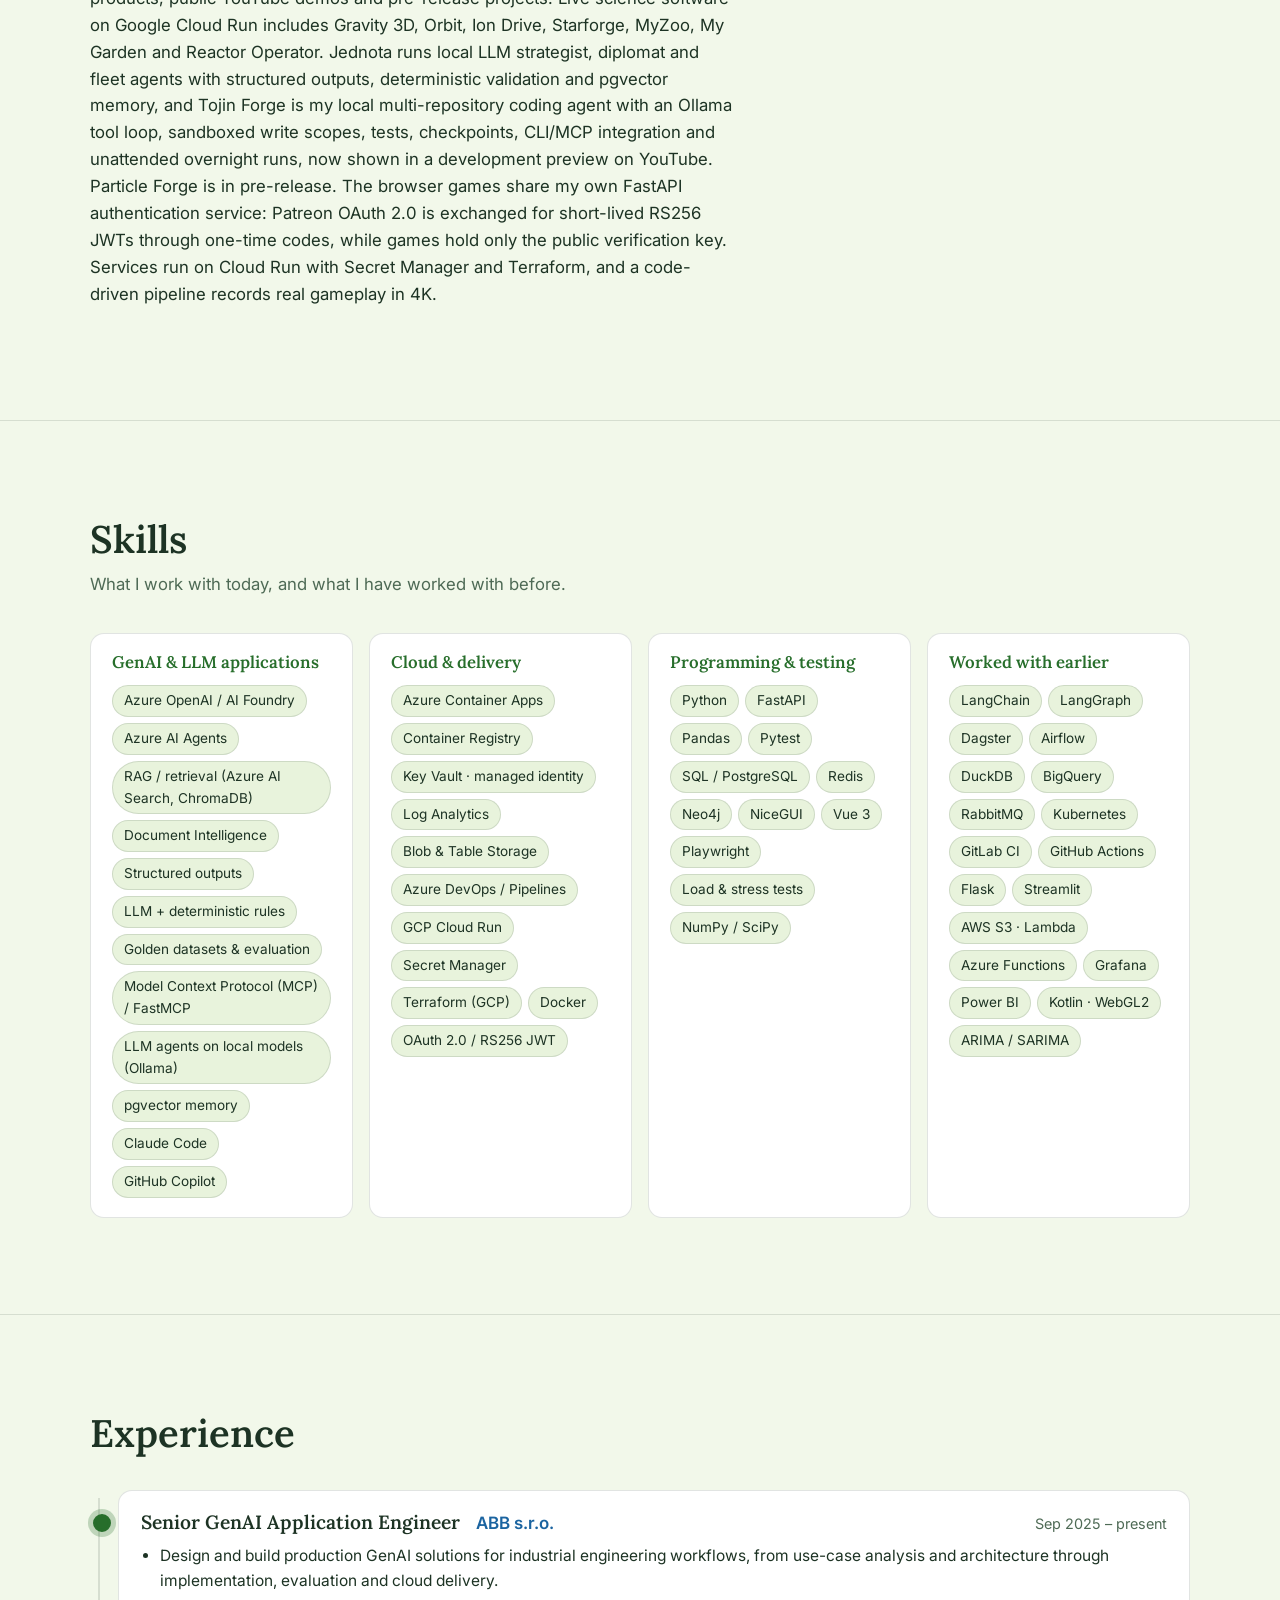
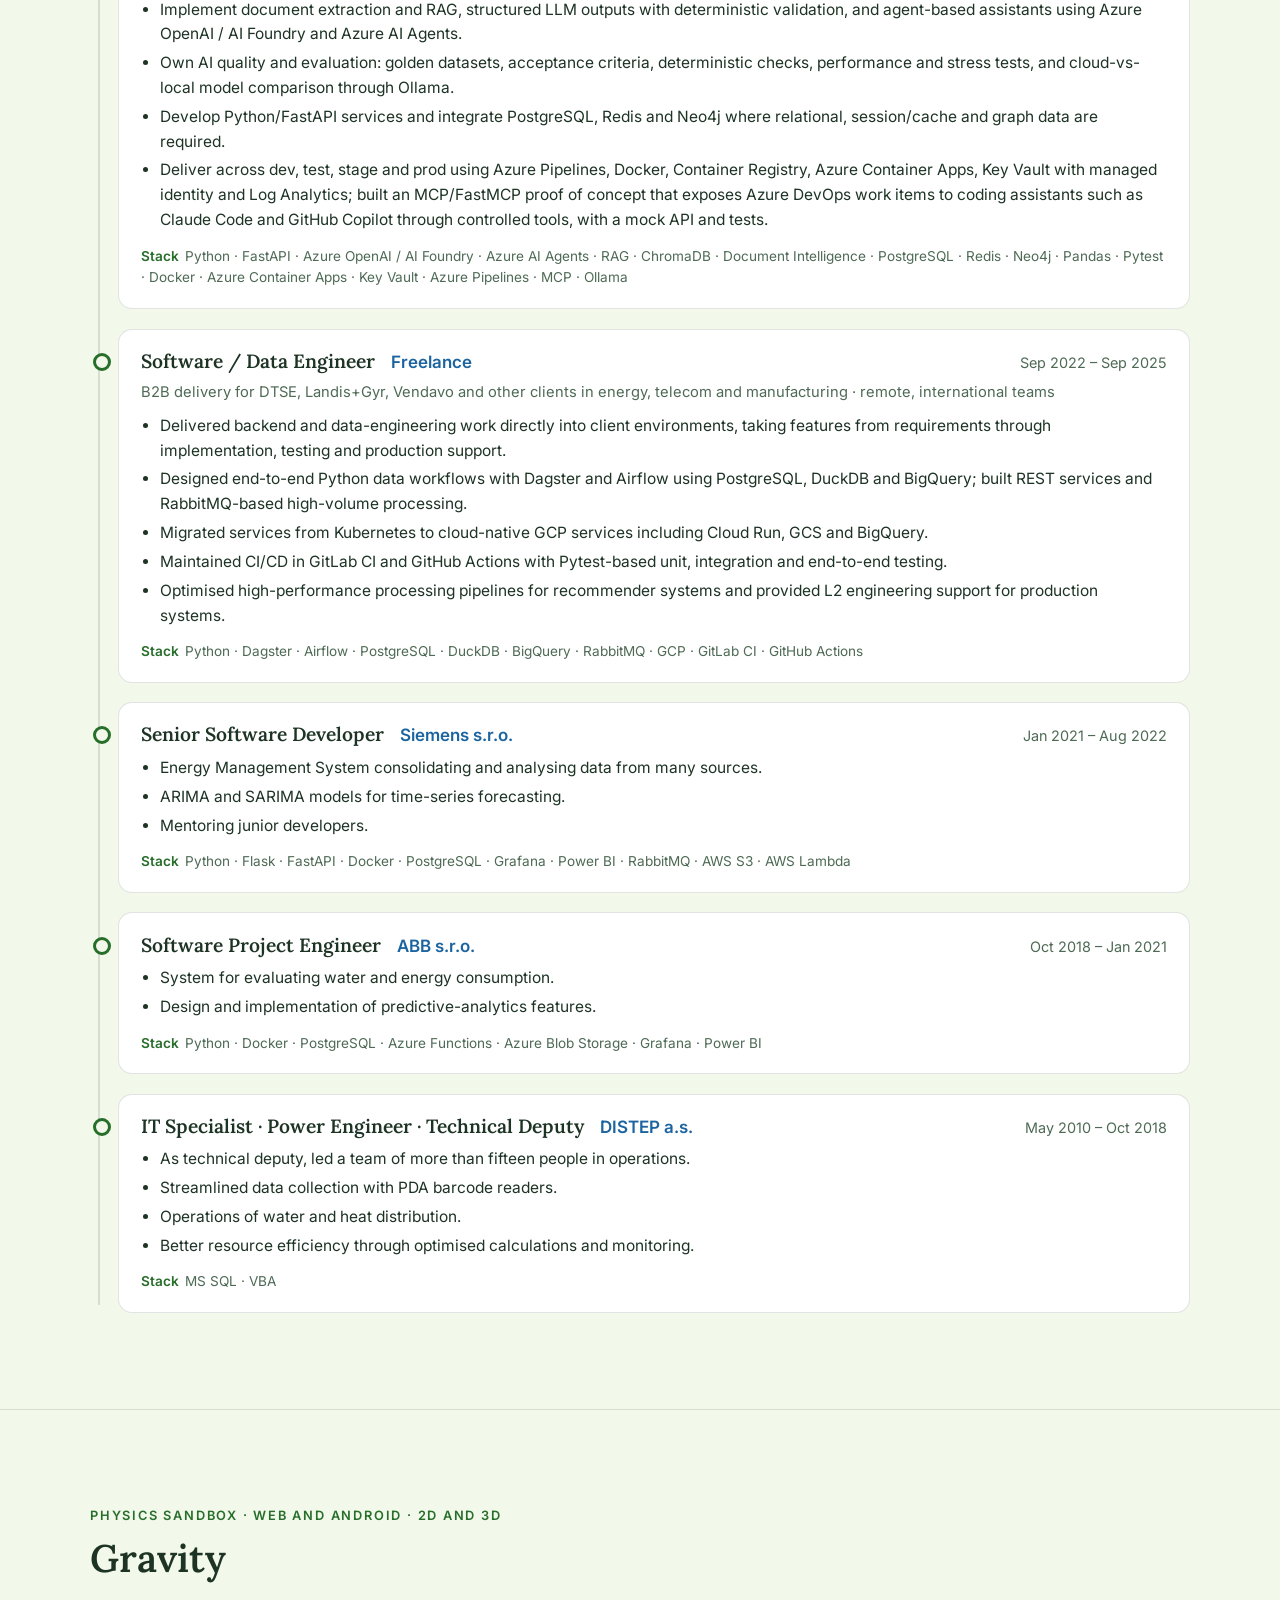
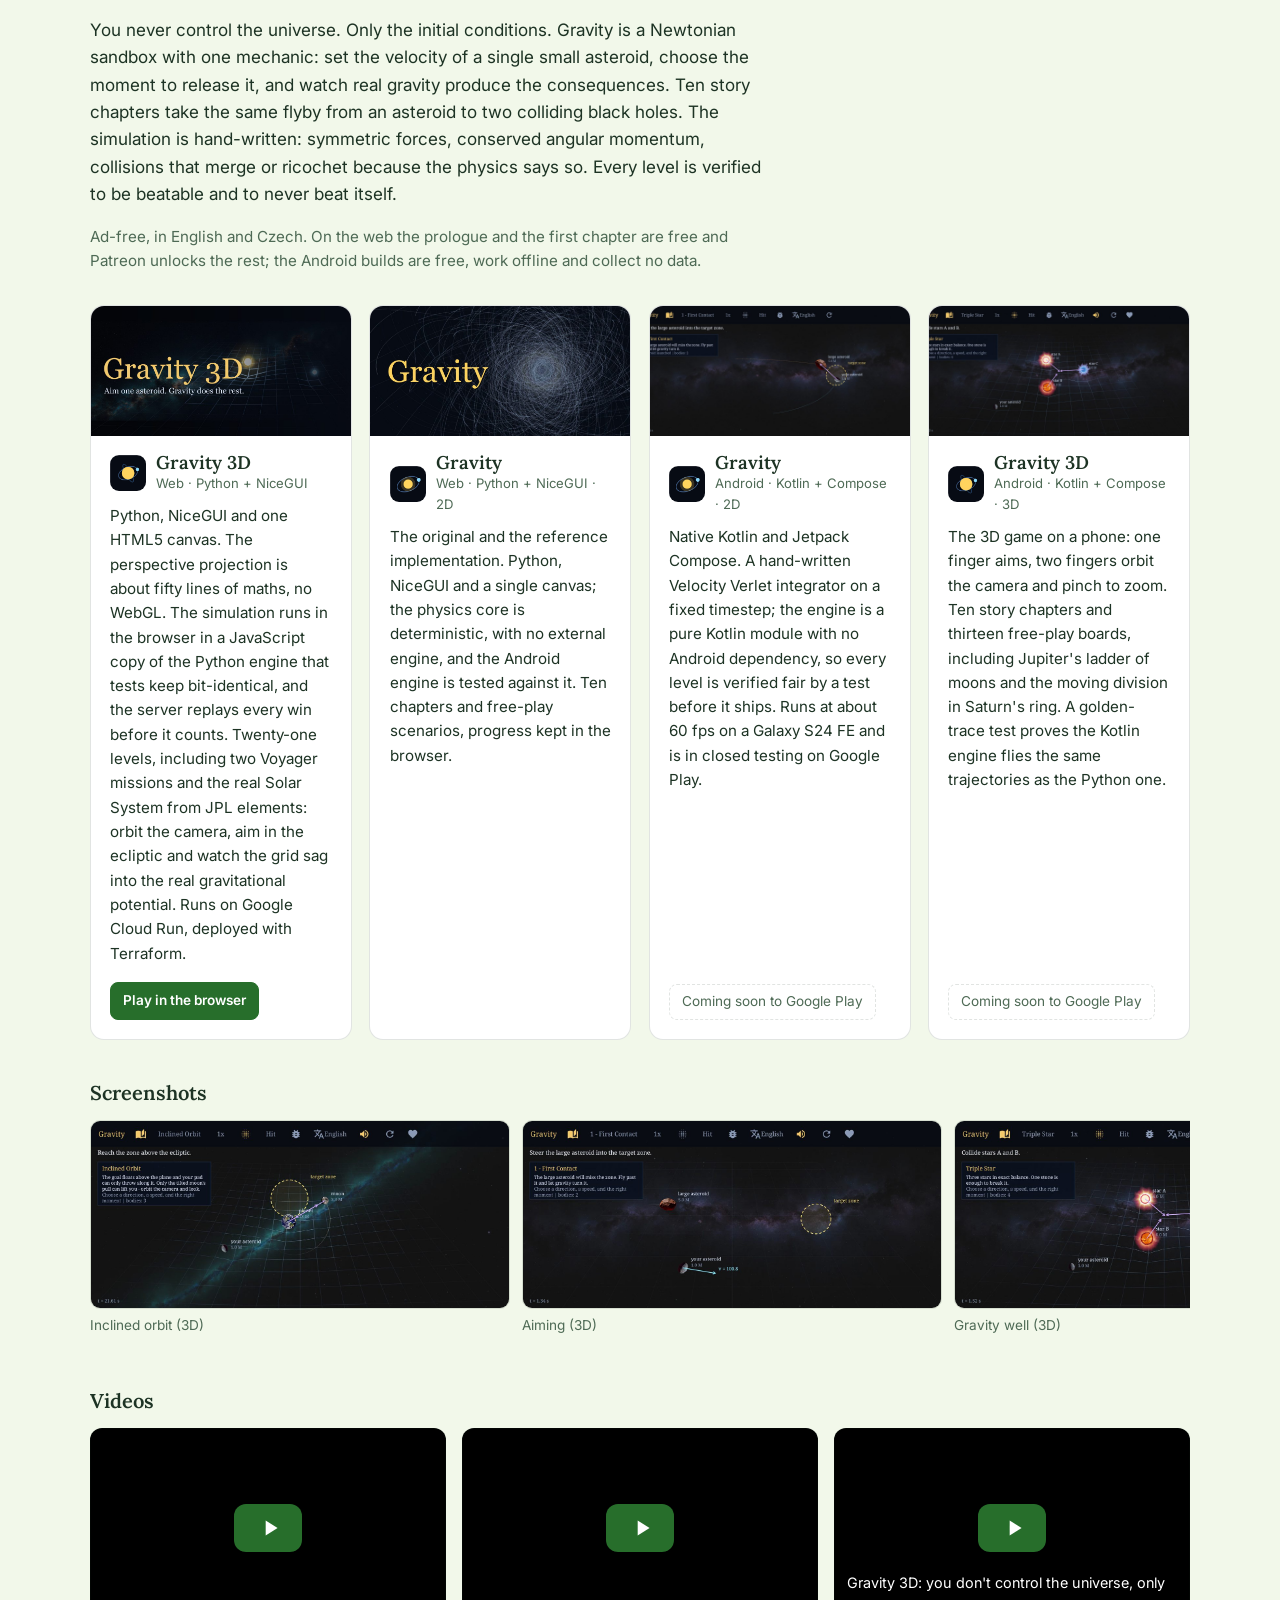
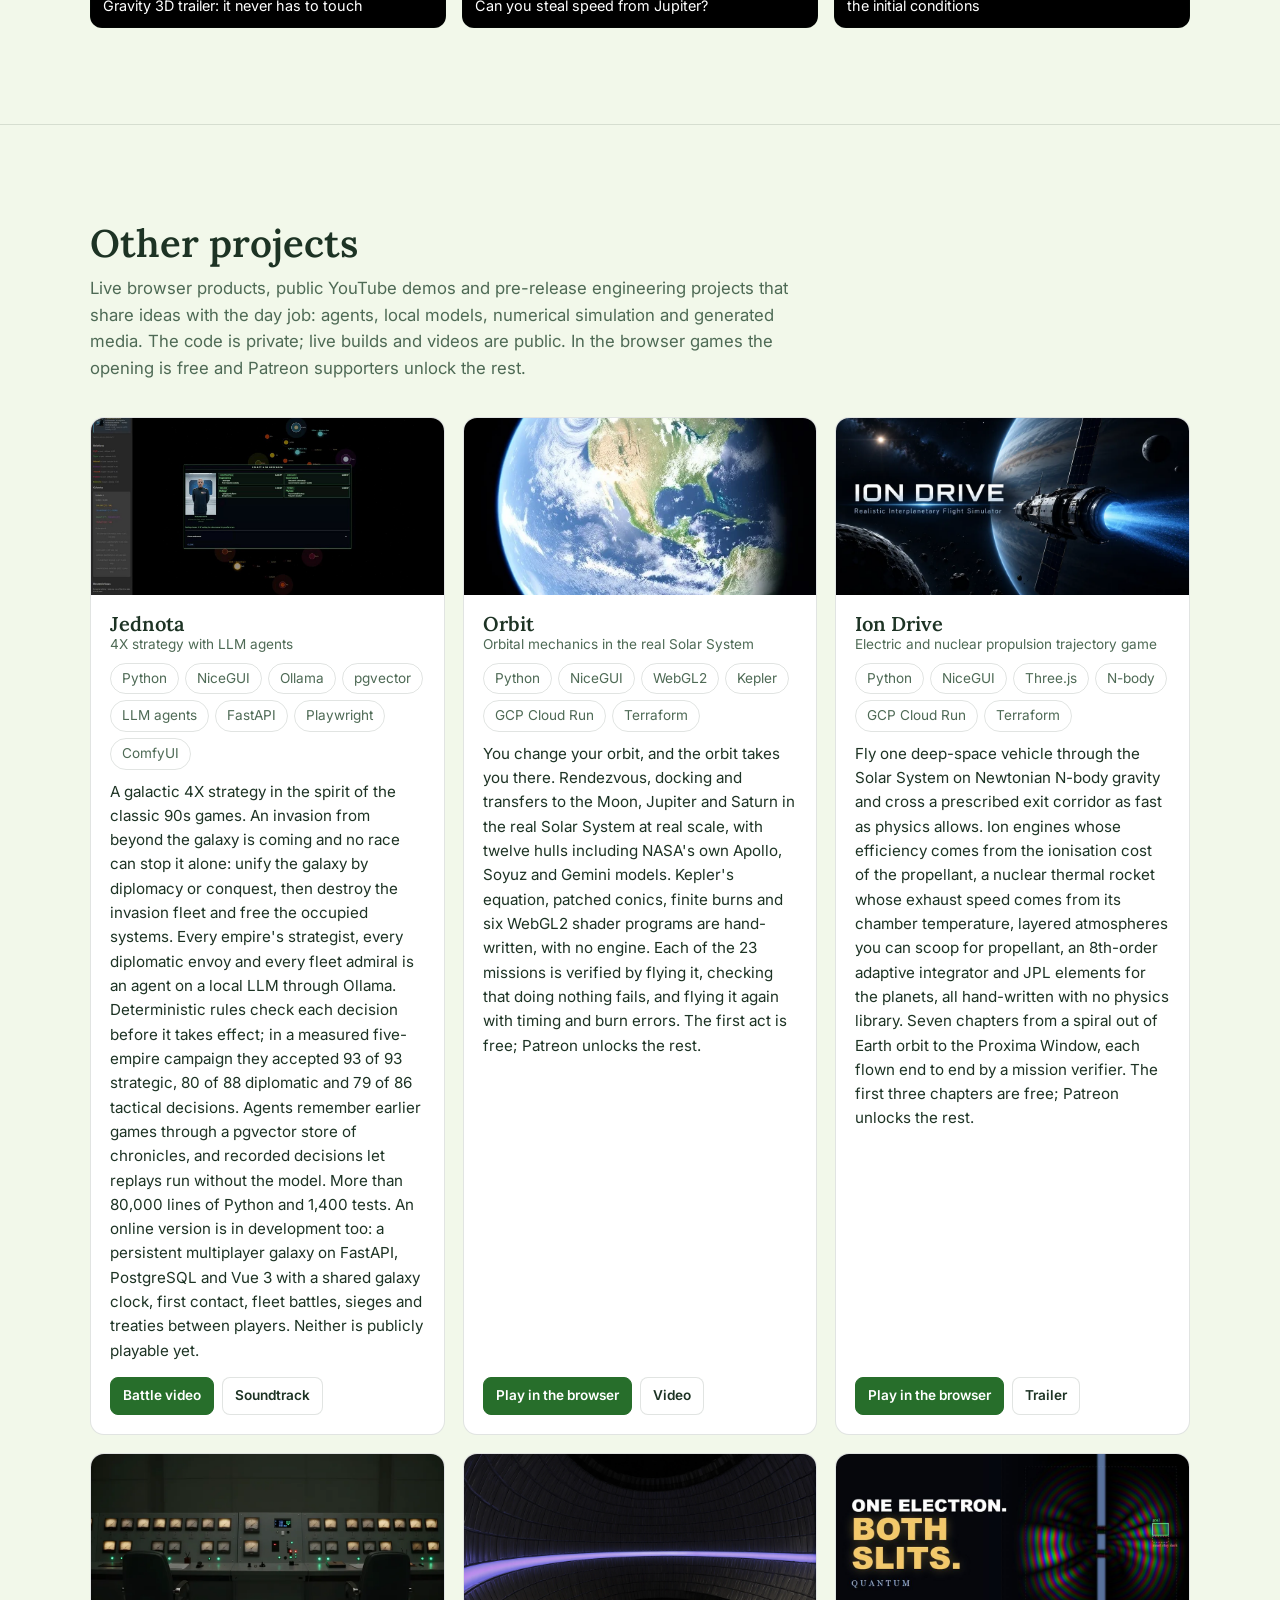
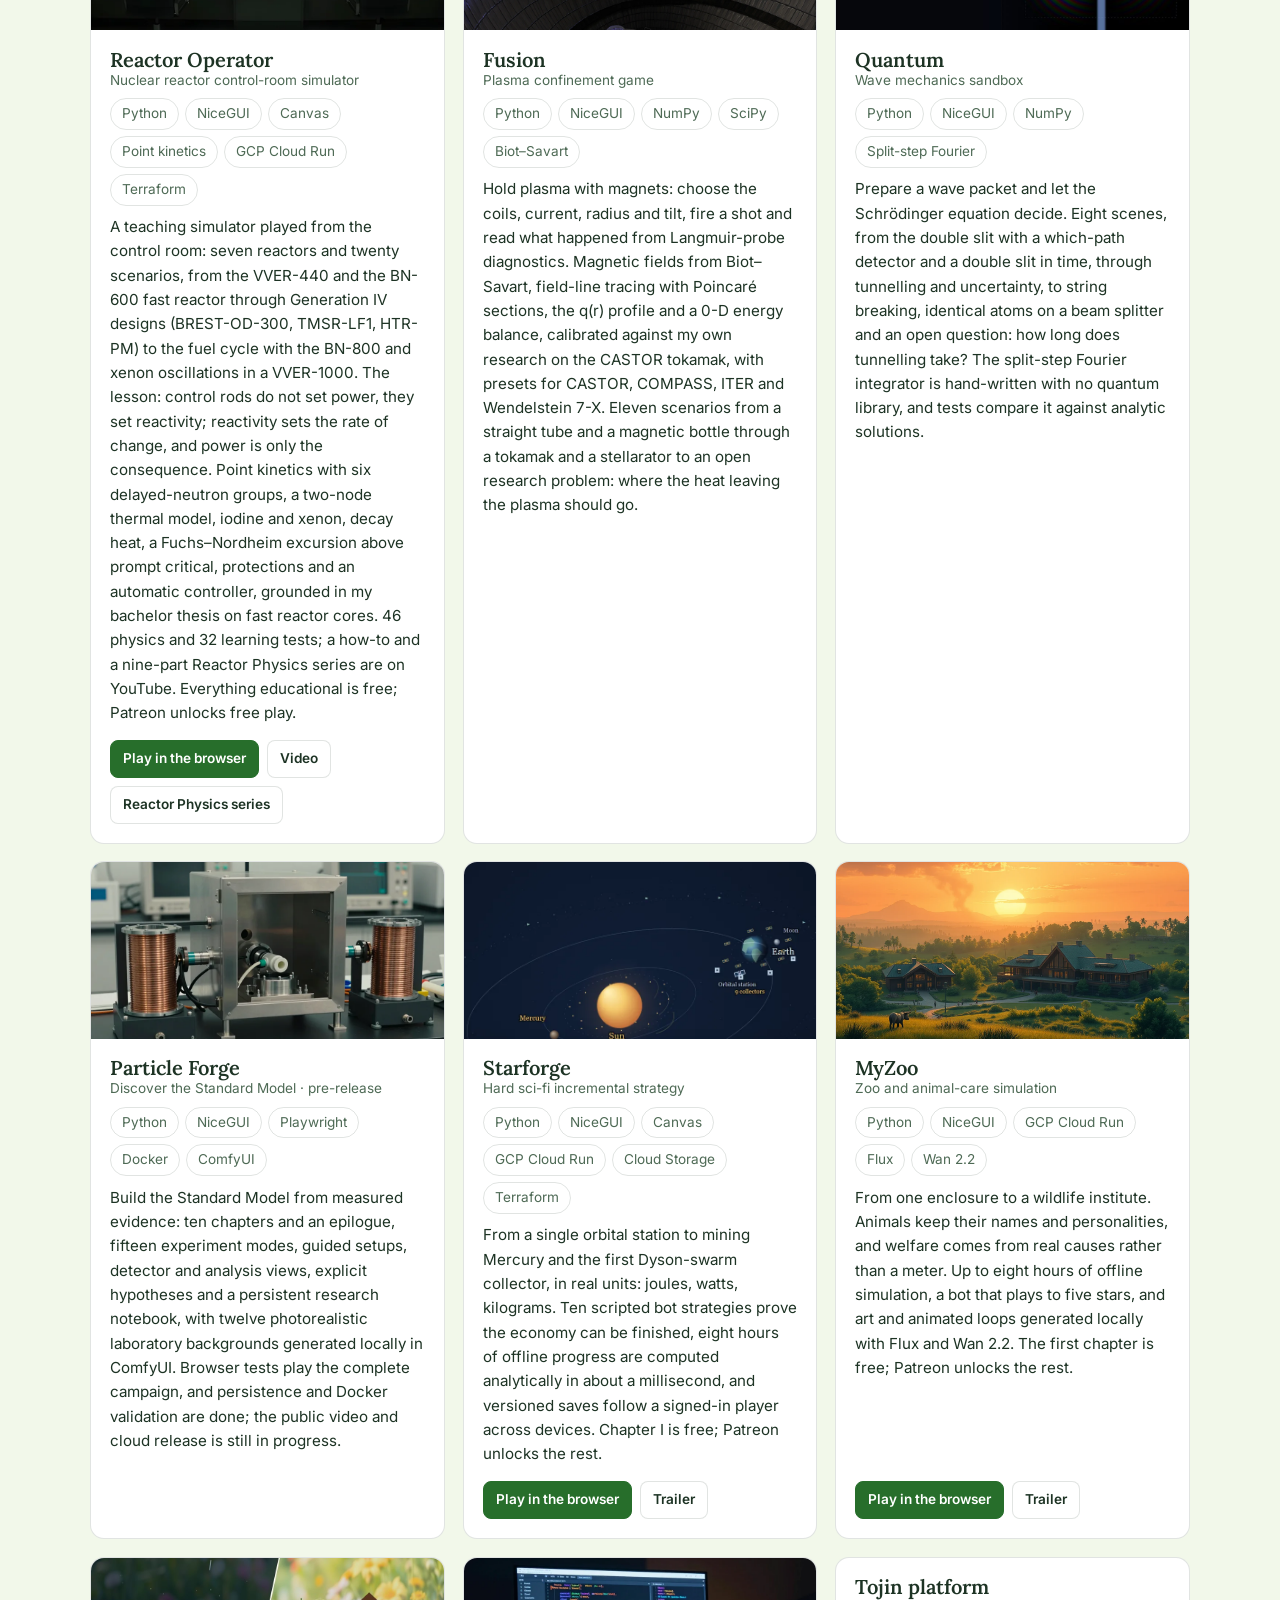
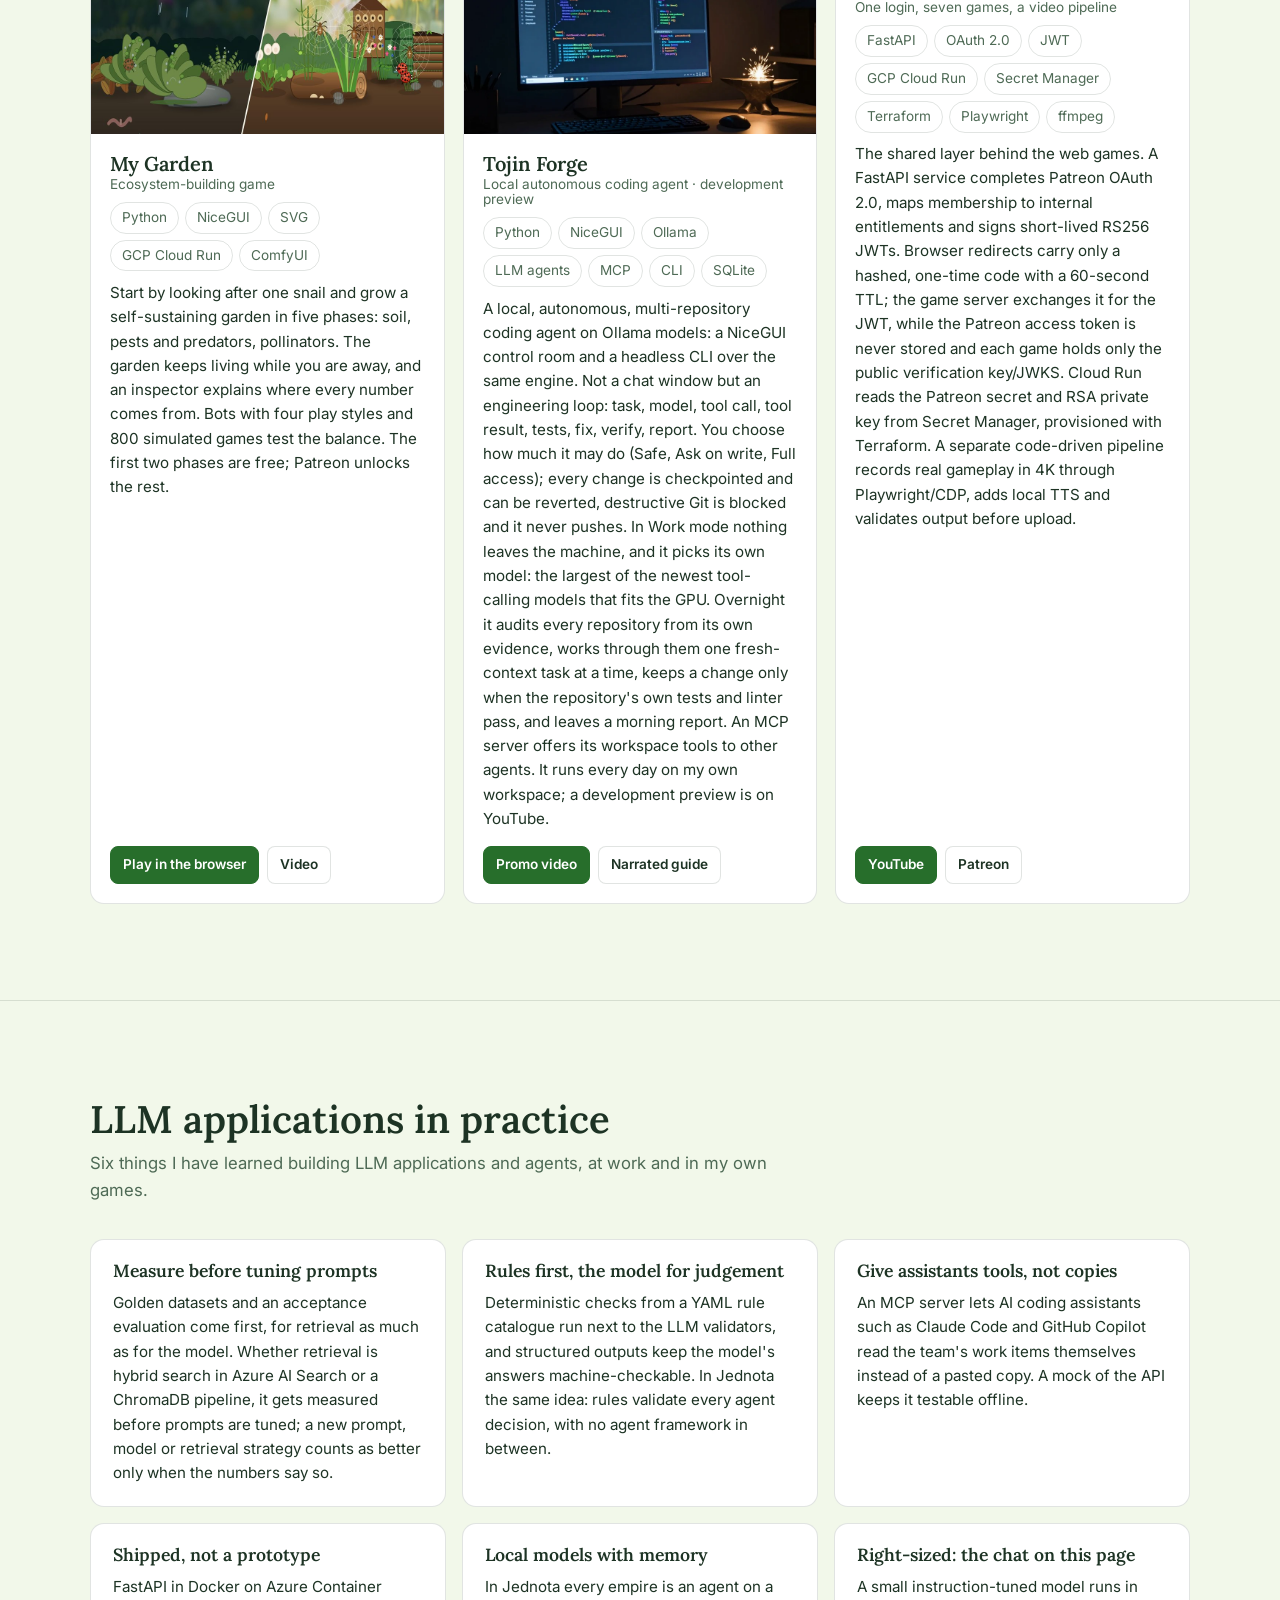
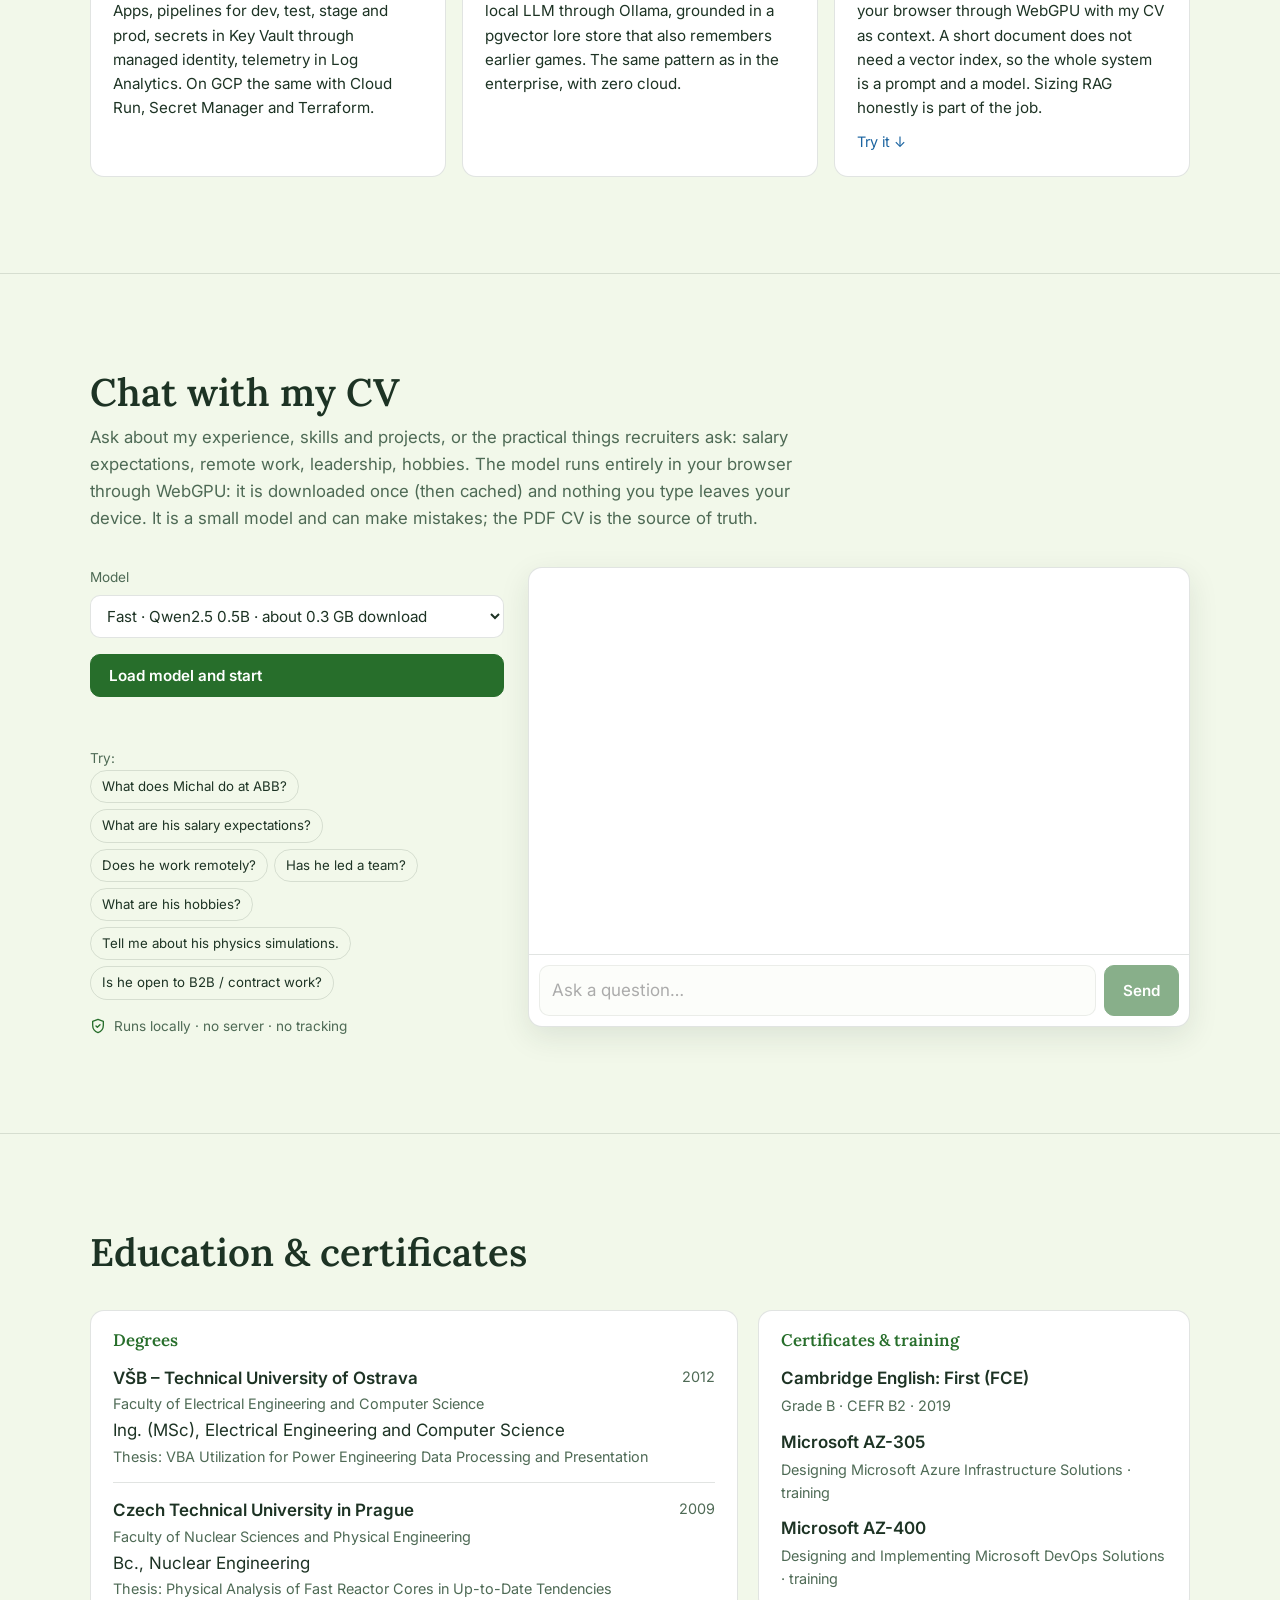
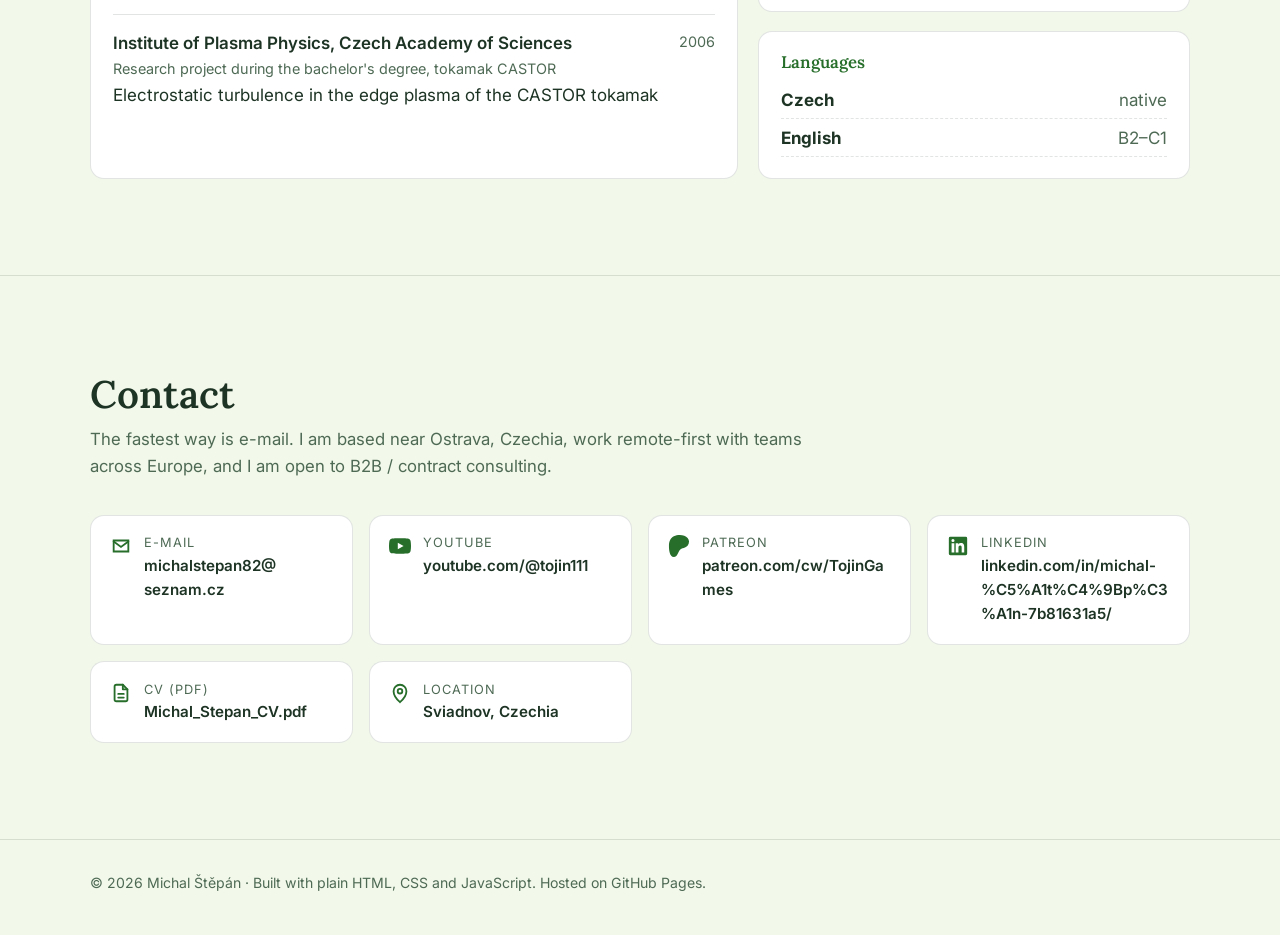
==== commit 86c50aa3: "Chat with my CV: fix the first-answer failure (context window) and make loading diagnostic Reproduce" ====
--- a/index.html
+++ b/index.html
@@ -35,7 +35,8 @@
     "address": { "@type": "PostalAddress", "addressLocality": "Sviadnov", "addressCountry": "CZ" }
   }
   </script>
-</head>
+    <style>.chat-details{margin-top:.4rem;font-size:.8rem;color:#9fb0c3}.chat-details pre{white-space:pre-wrap;word-break:break-word;font-size:.72rem;opacity:.85}</style>
+  </head>
 <body>
   <a class="skip" href="#main" data-i18n="skip">Skip to content</a>
 
@@ -343,6 +344,7 @@
 
   <script src="assets/js/content.js"></script>
   <script src="assets/js/main.js"></script>
-  <script src="assets/js/chat.js"></script>
+  <script src="assets/js/chat_loader.js"></script>
+    <script src="assets/js/chat.js"></script>
 </body>
 </html>
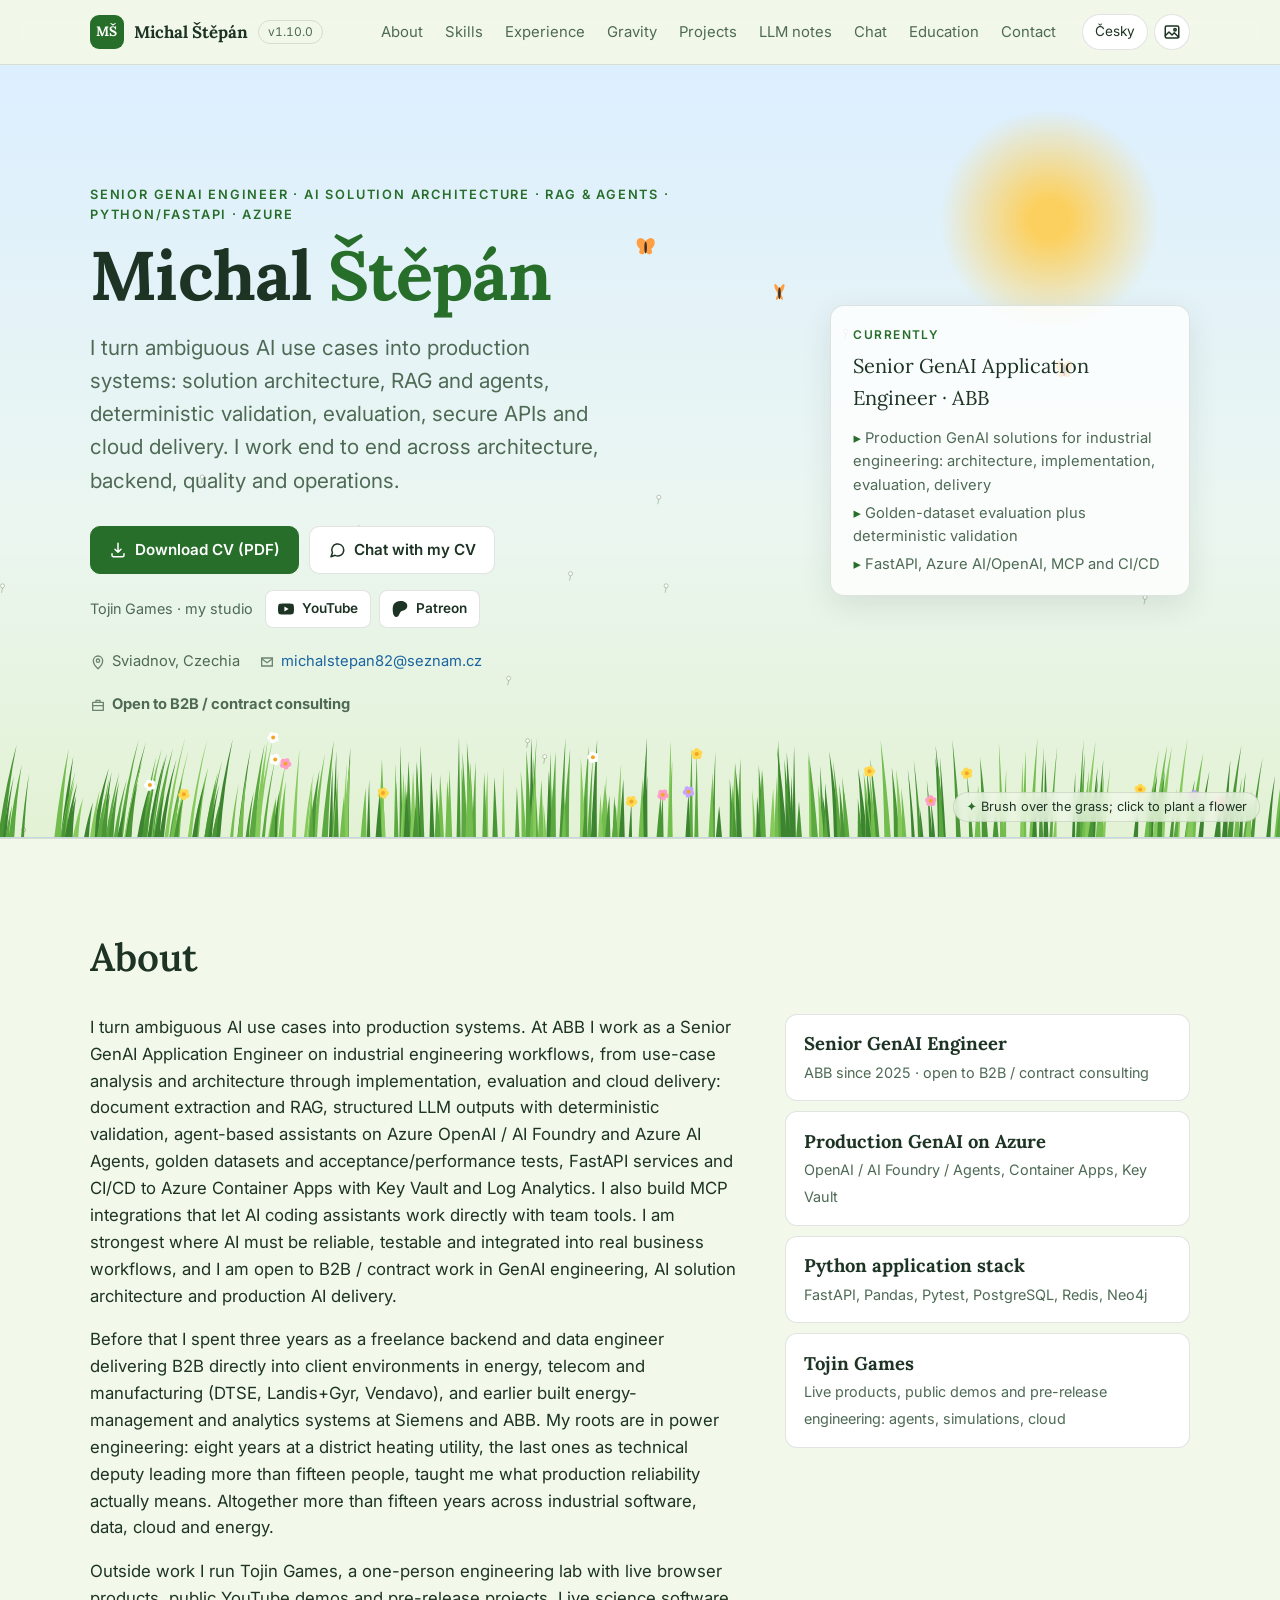
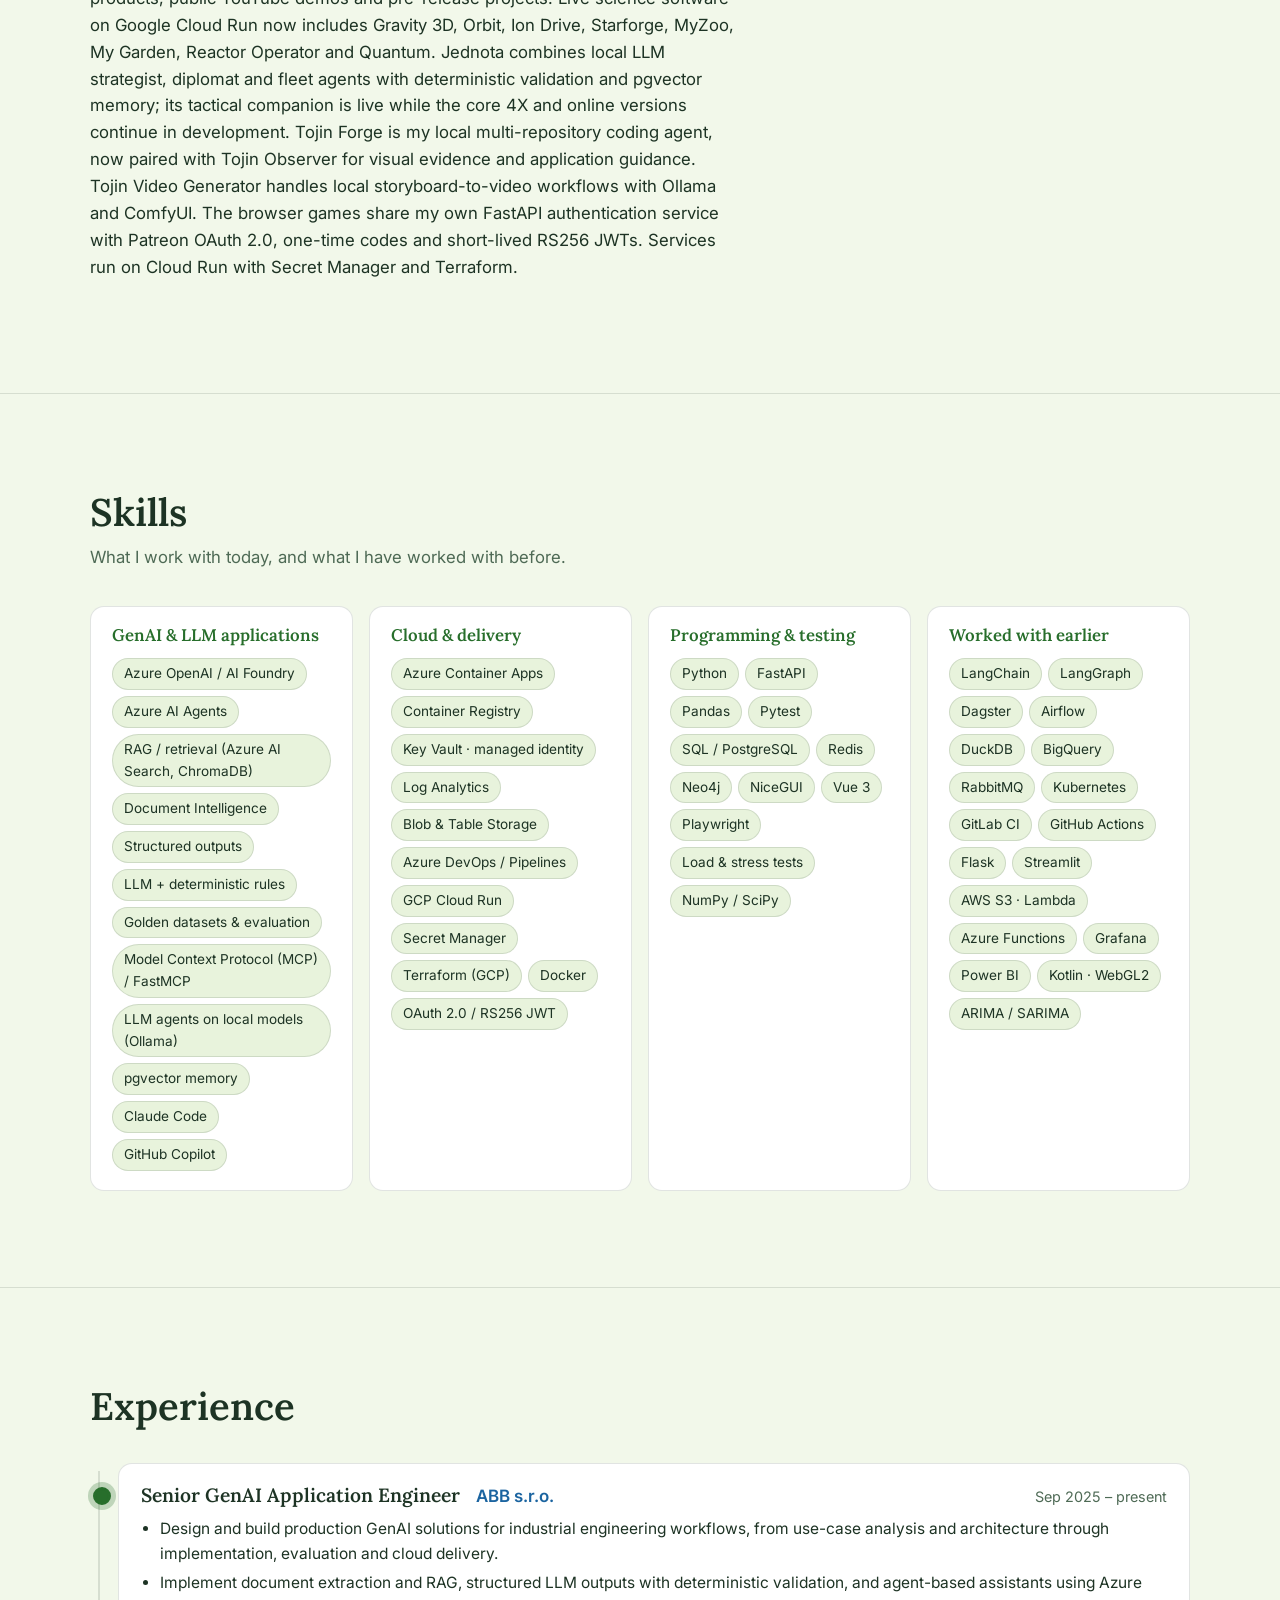
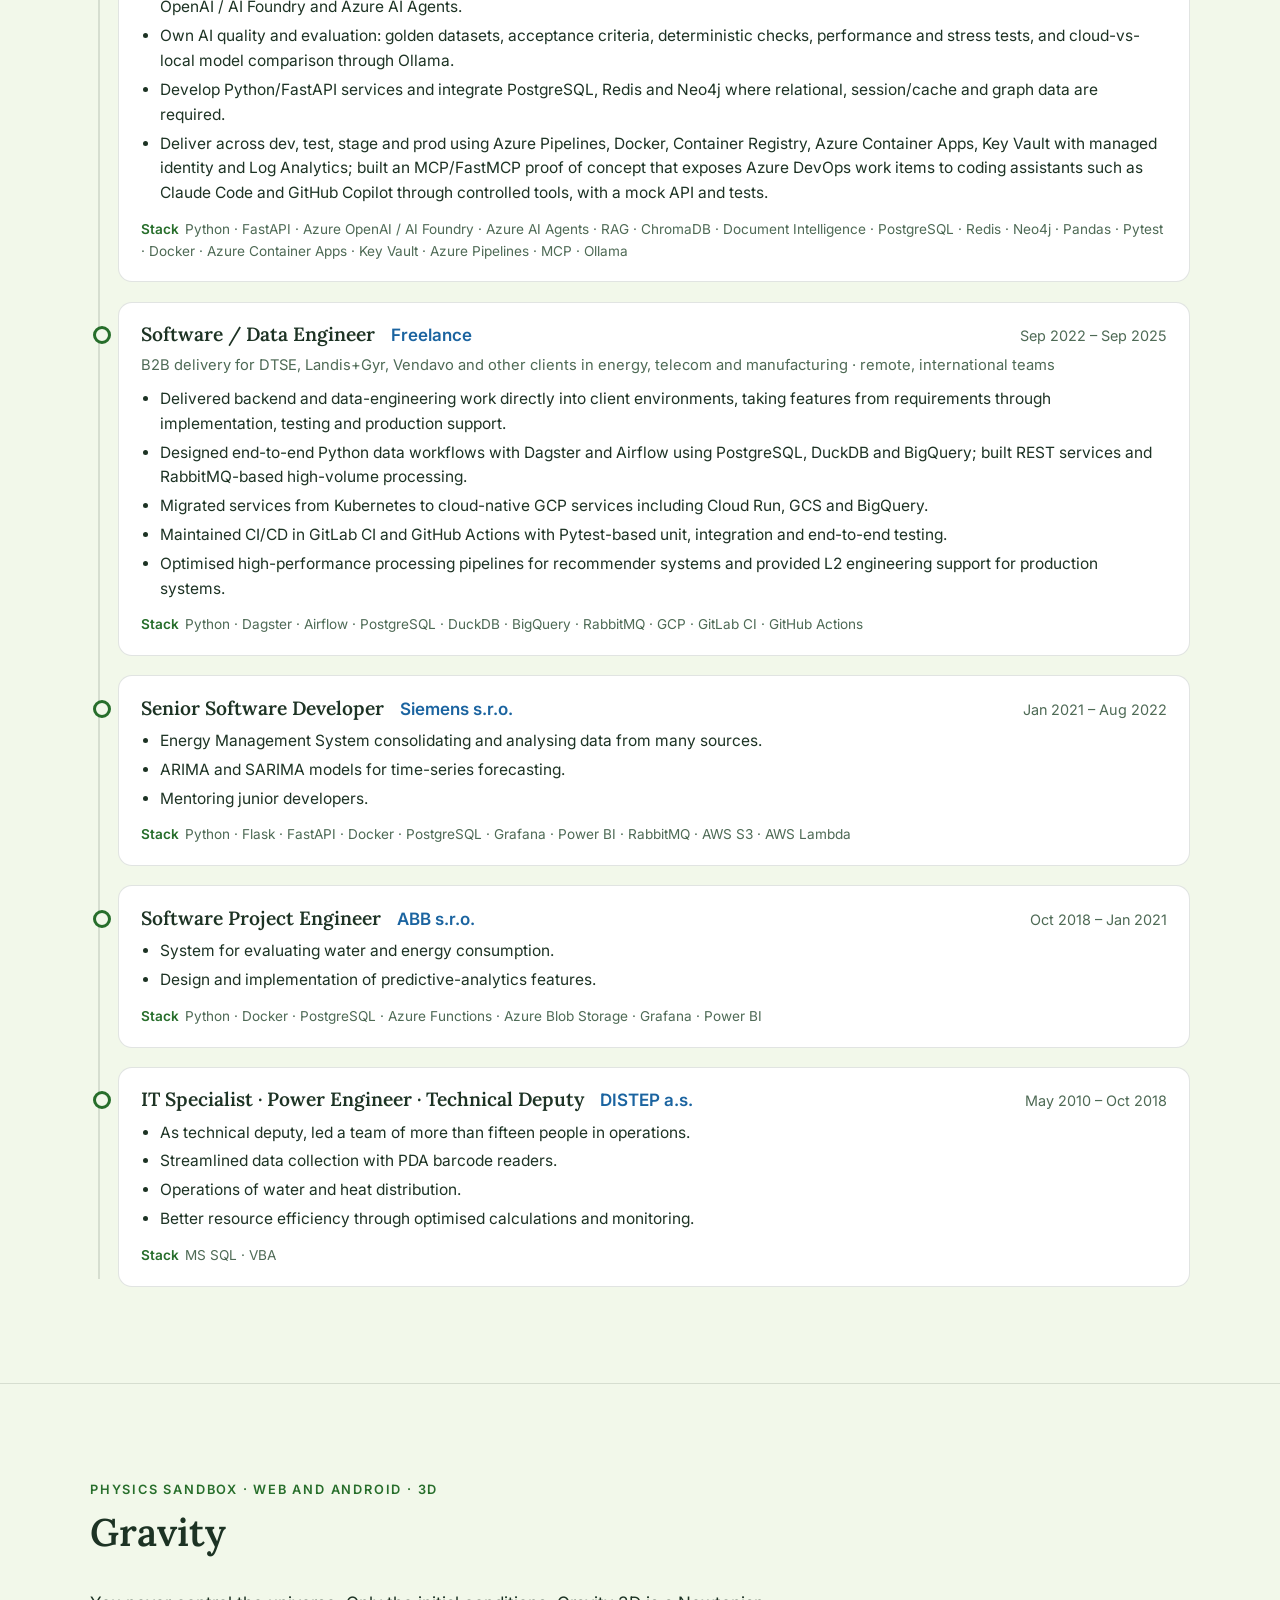
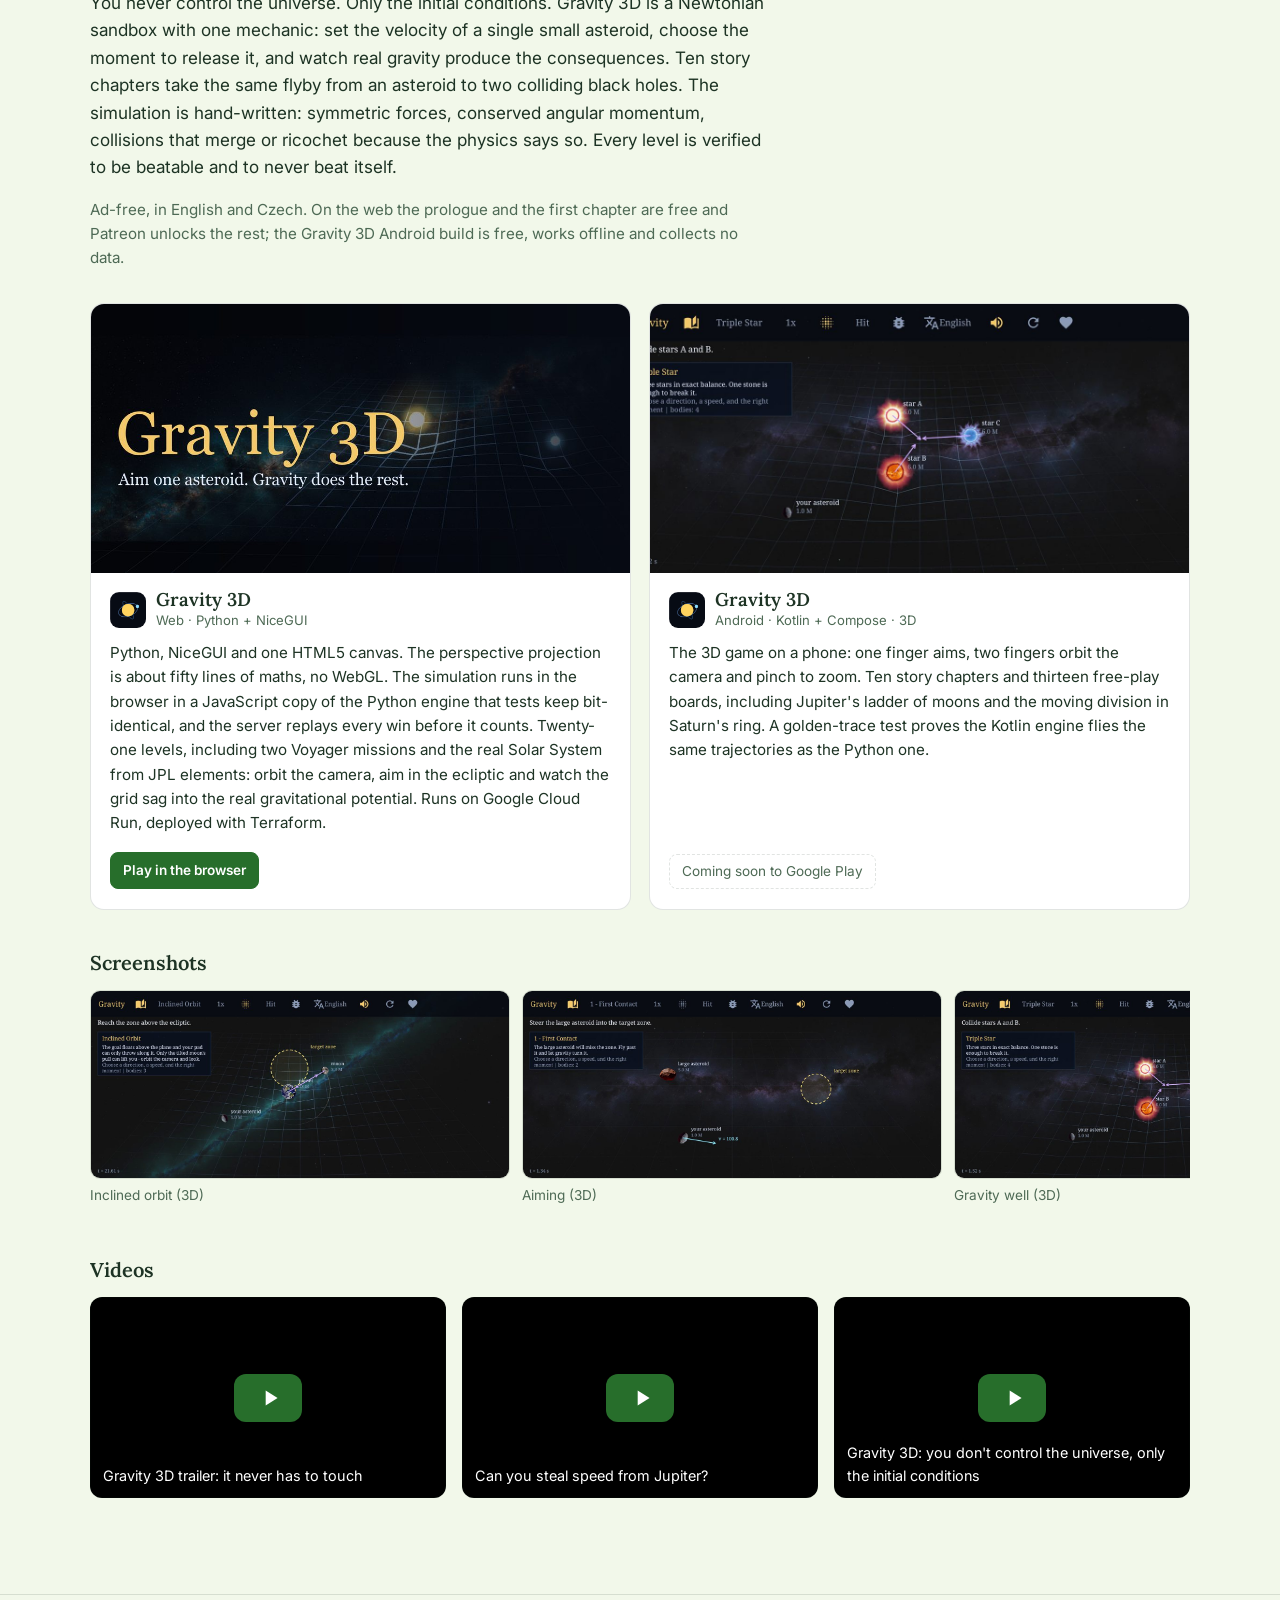
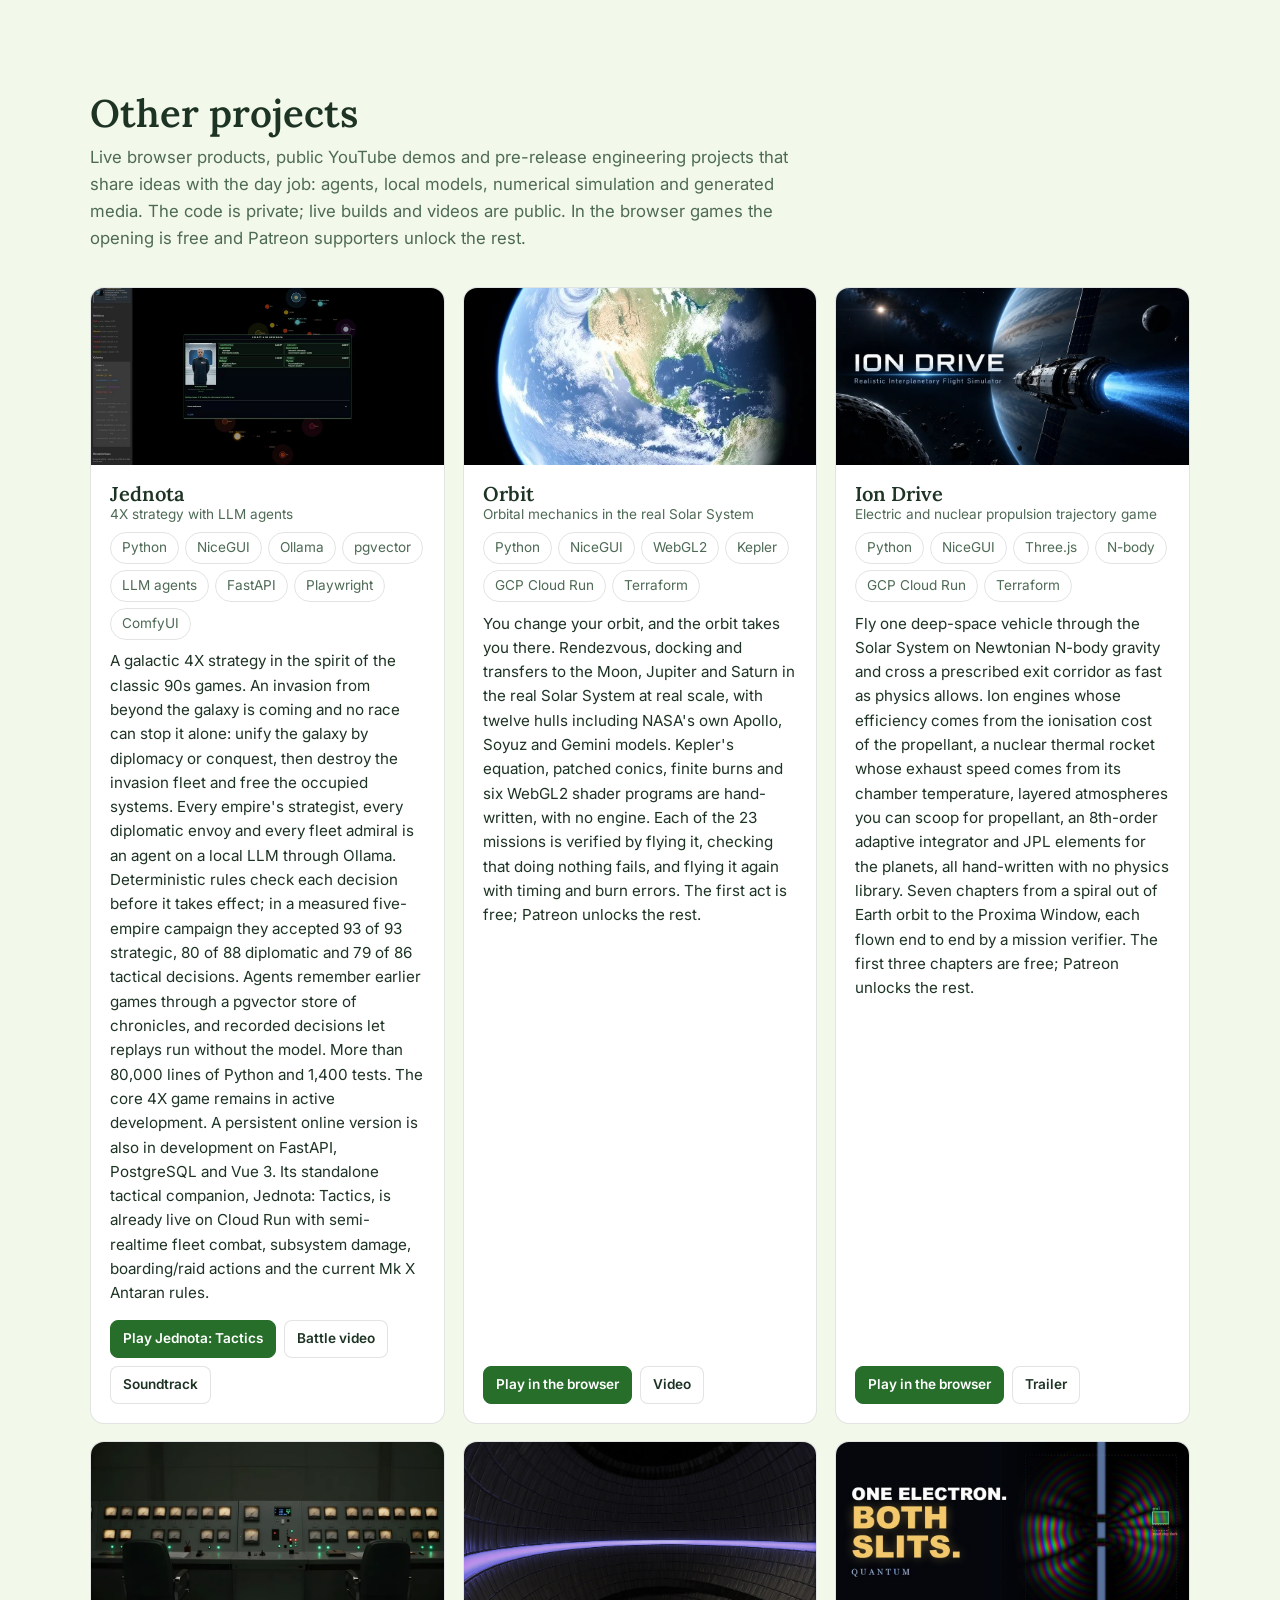
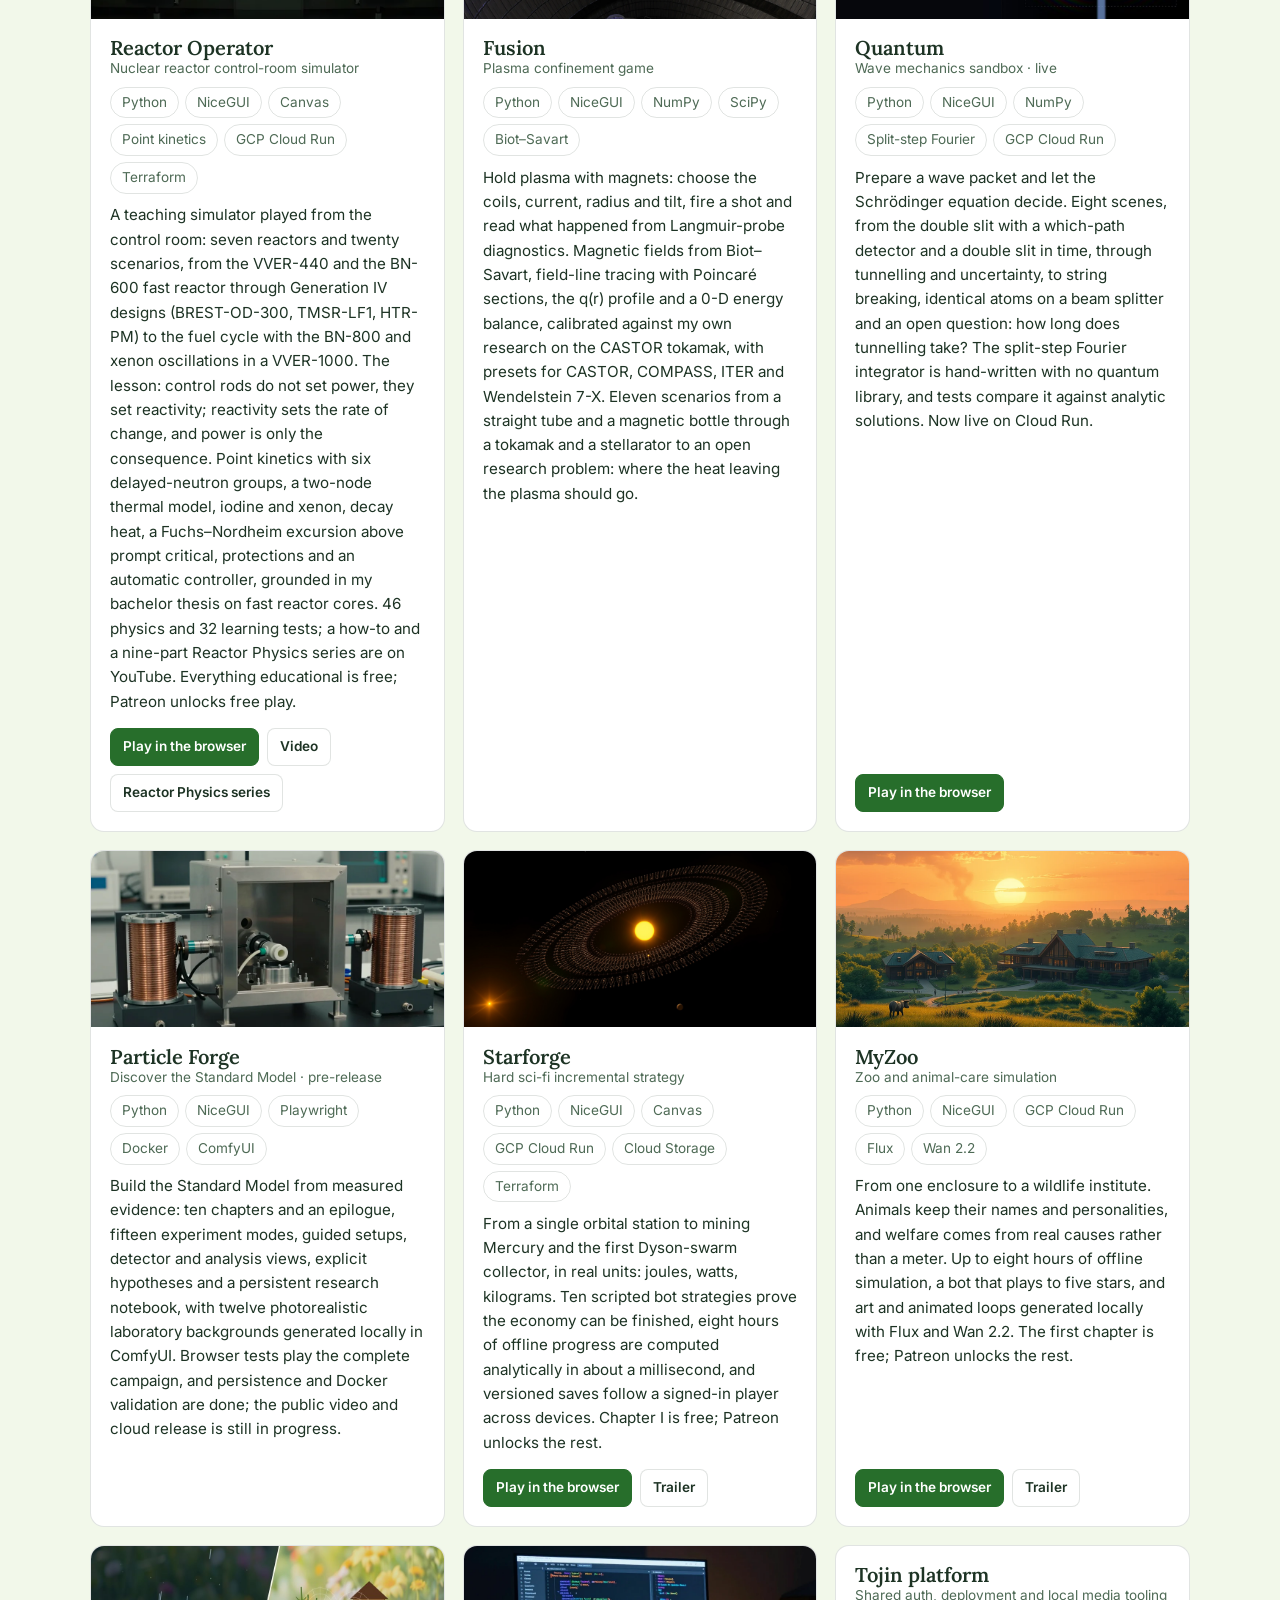
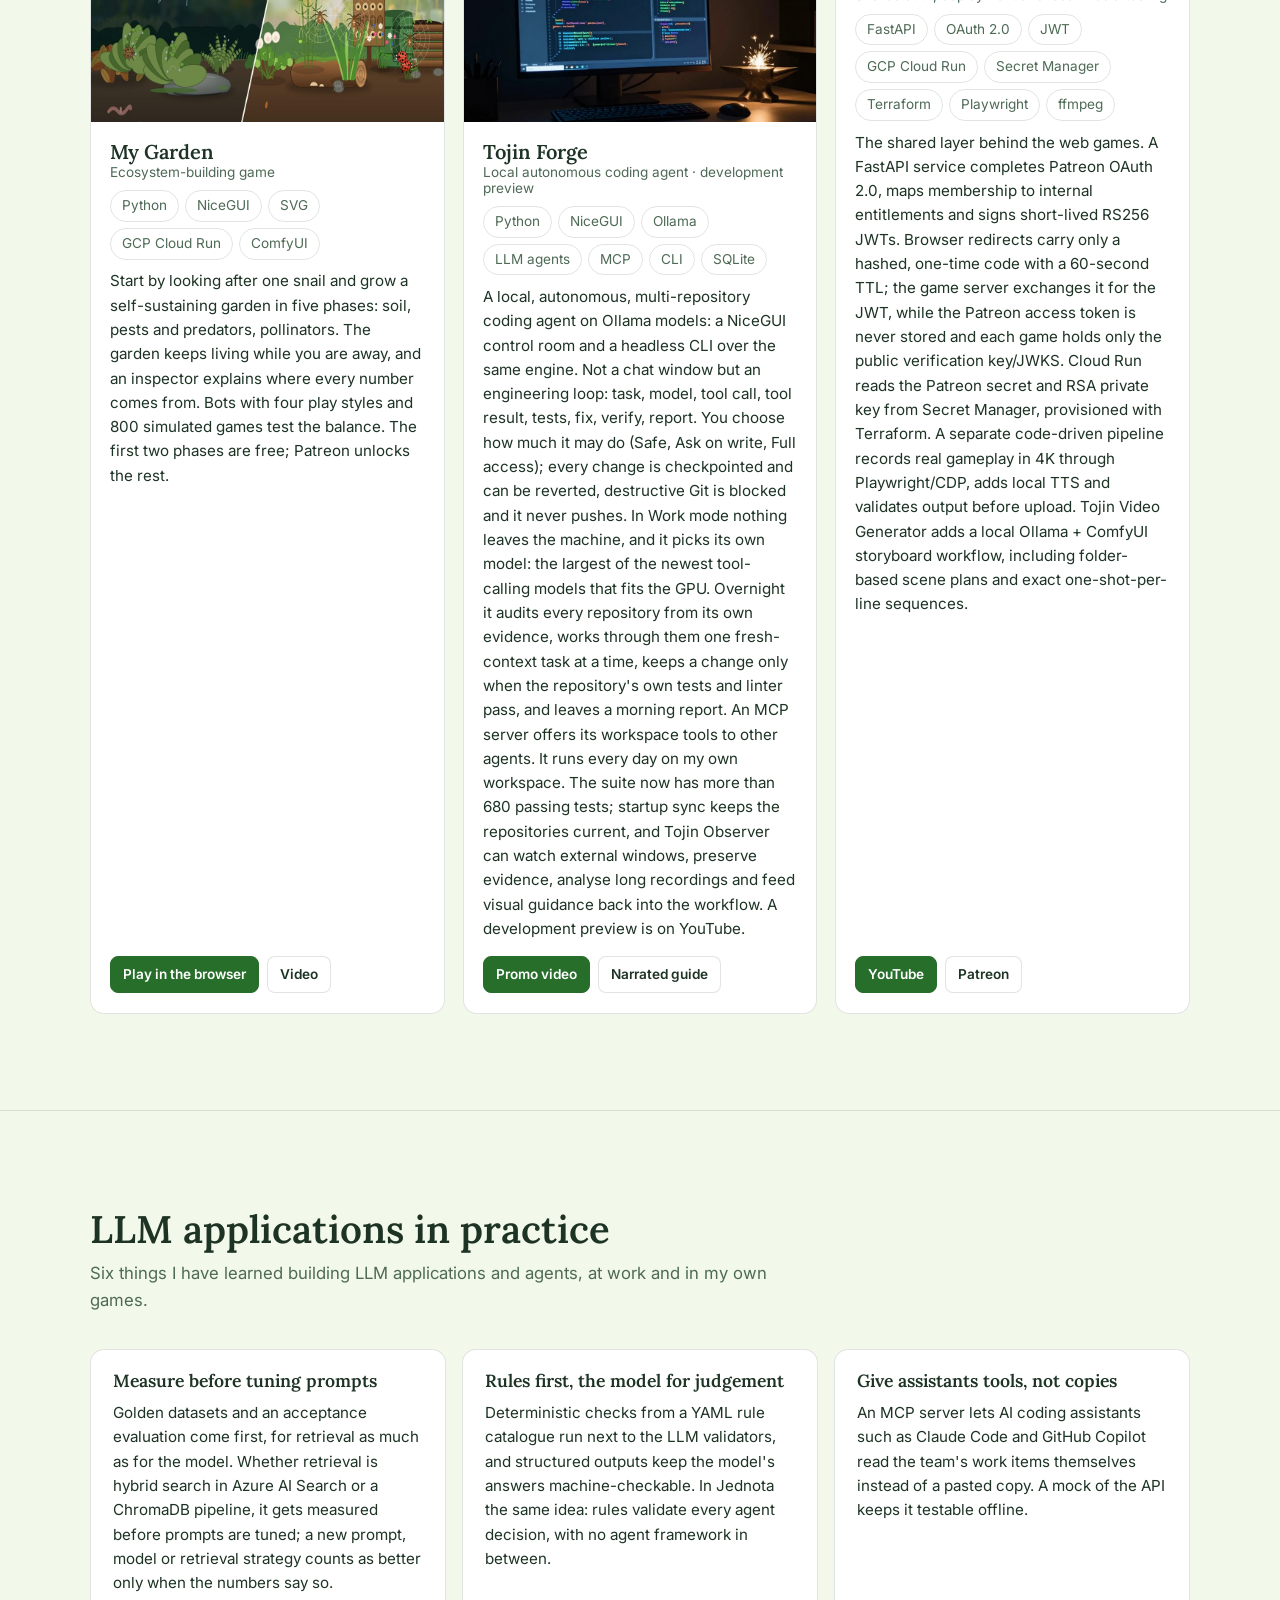
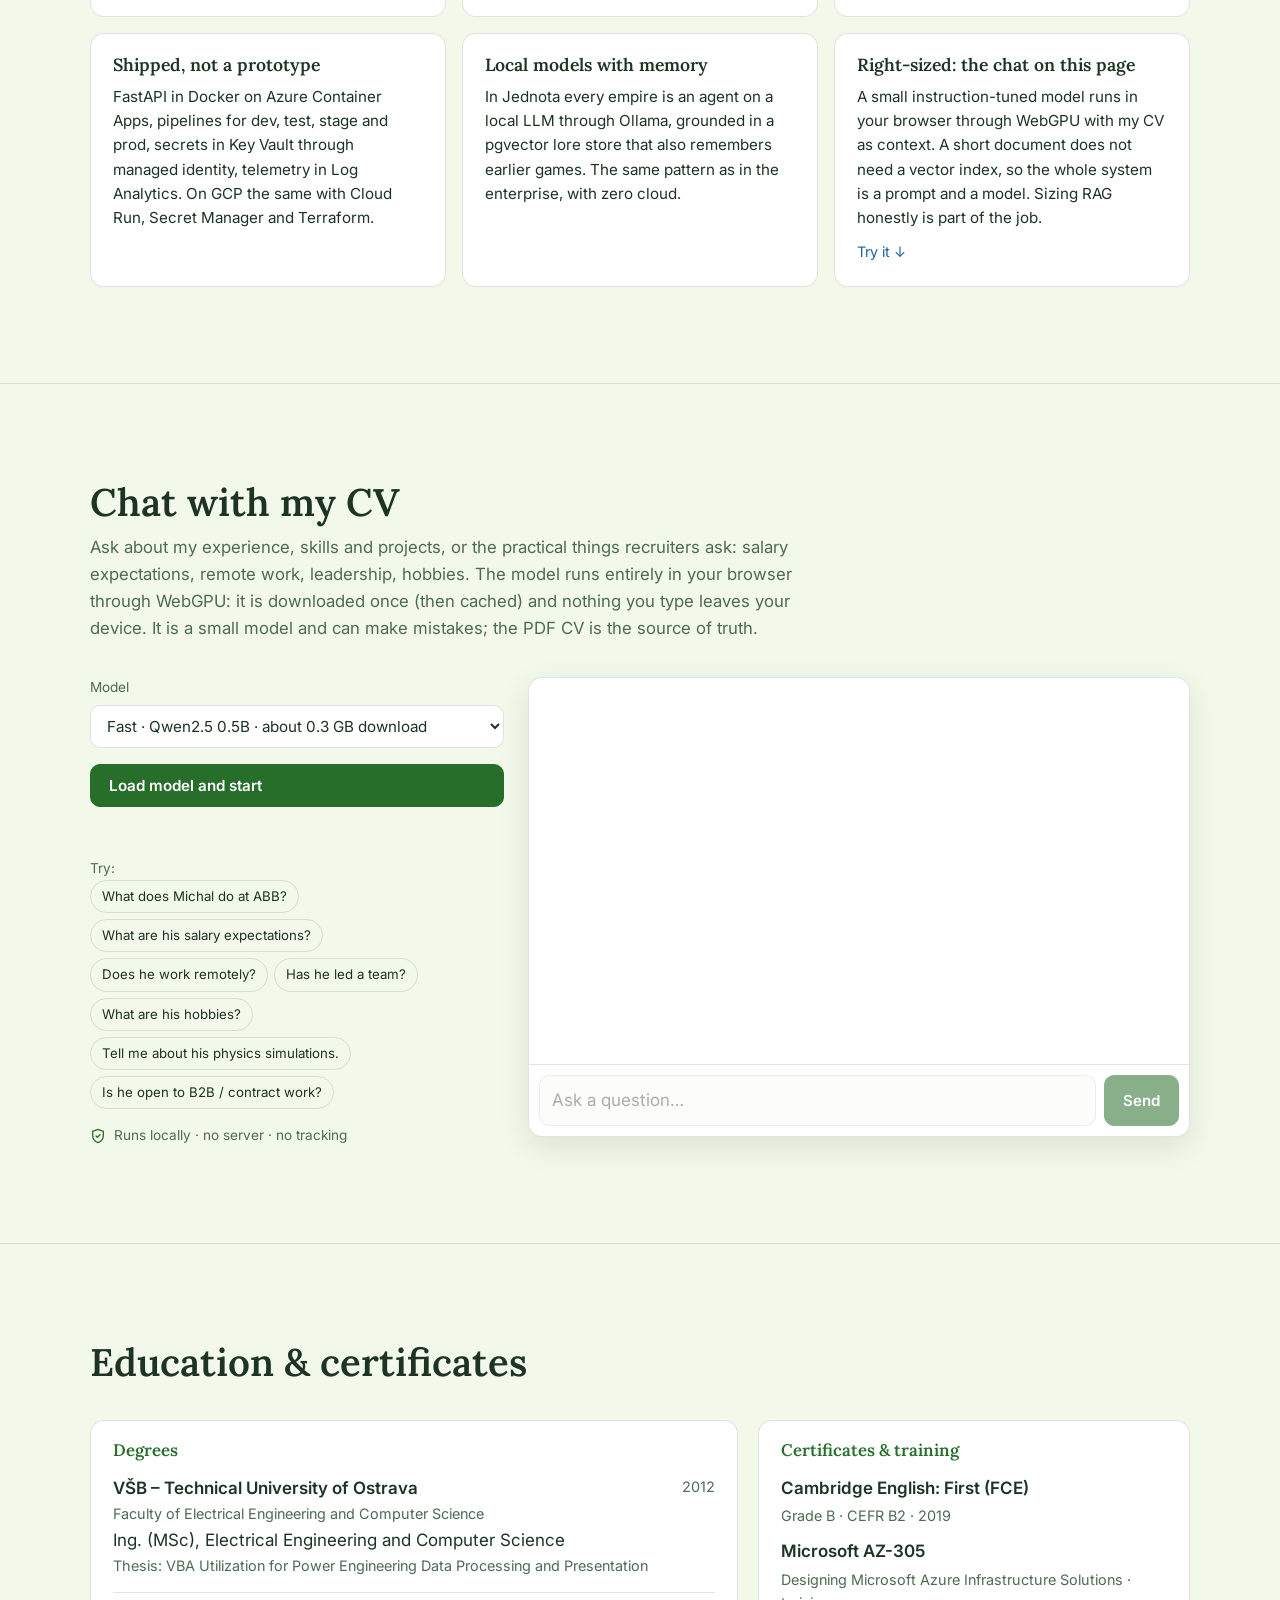
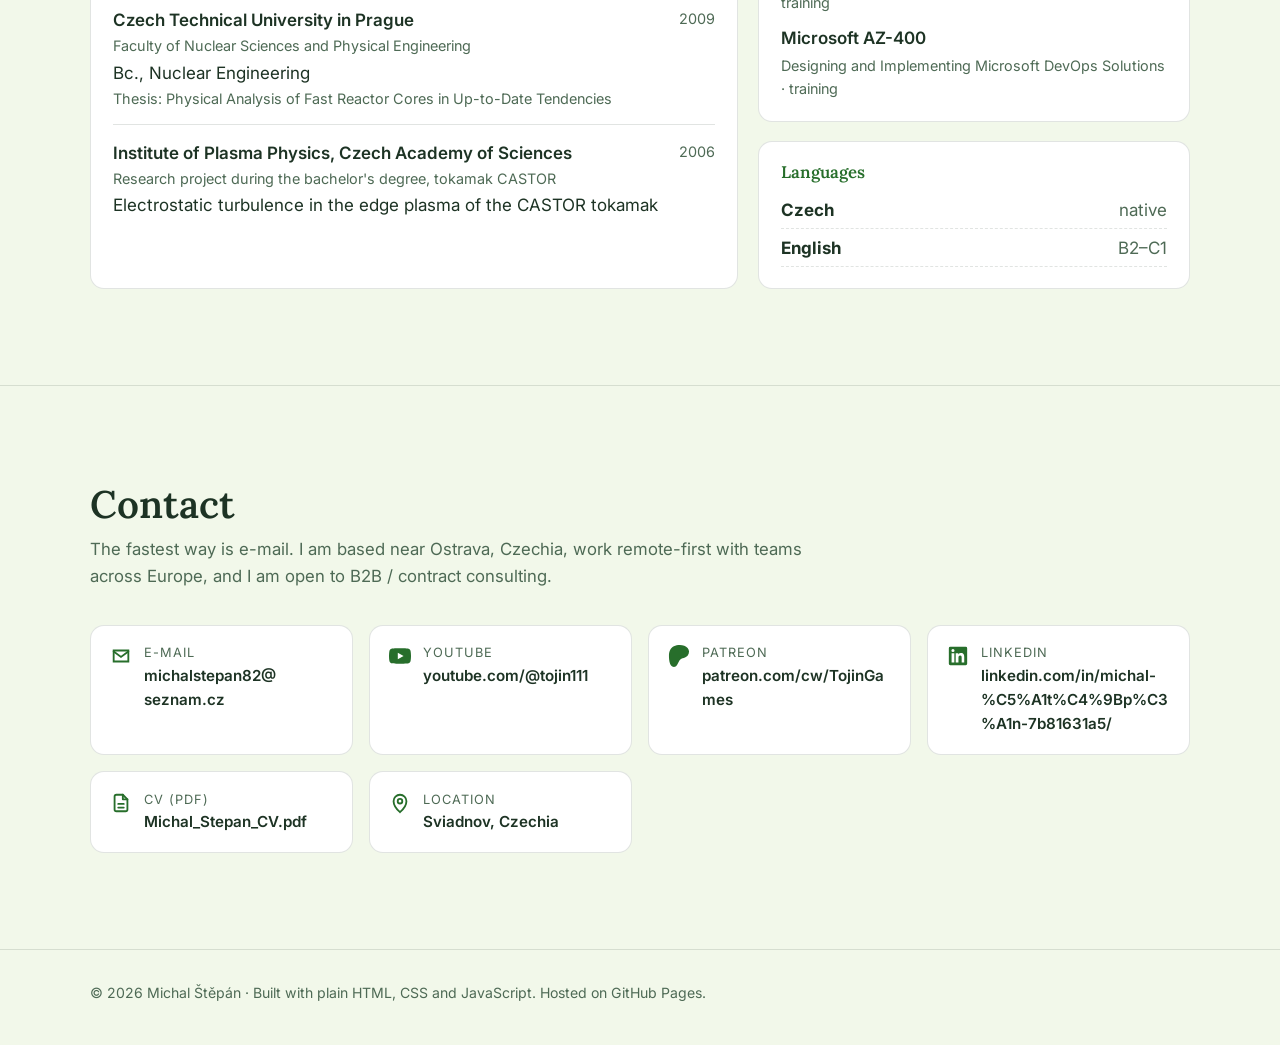
==== commit 146cdf74: "Refresh portfolio from current projects" ====
--- a/index.html
+++ b/index.html
@@ -176,7 +176,7 @@
     <section id="gravity">
       <div class="container">
         <div class="section-head">
-          <div class="kicker" data-i18n="gravity.kicker">Physics sandbox · web and Android · 2D and 3D</div>
+          <div class="kicker" data-i18n="gravity.kicker">Physics sandbox · web and Android · 3D</div>
           <h2 data-i18n="gravity.title">Gravity</h2>
         </div>
         <div class="gravity-intro">
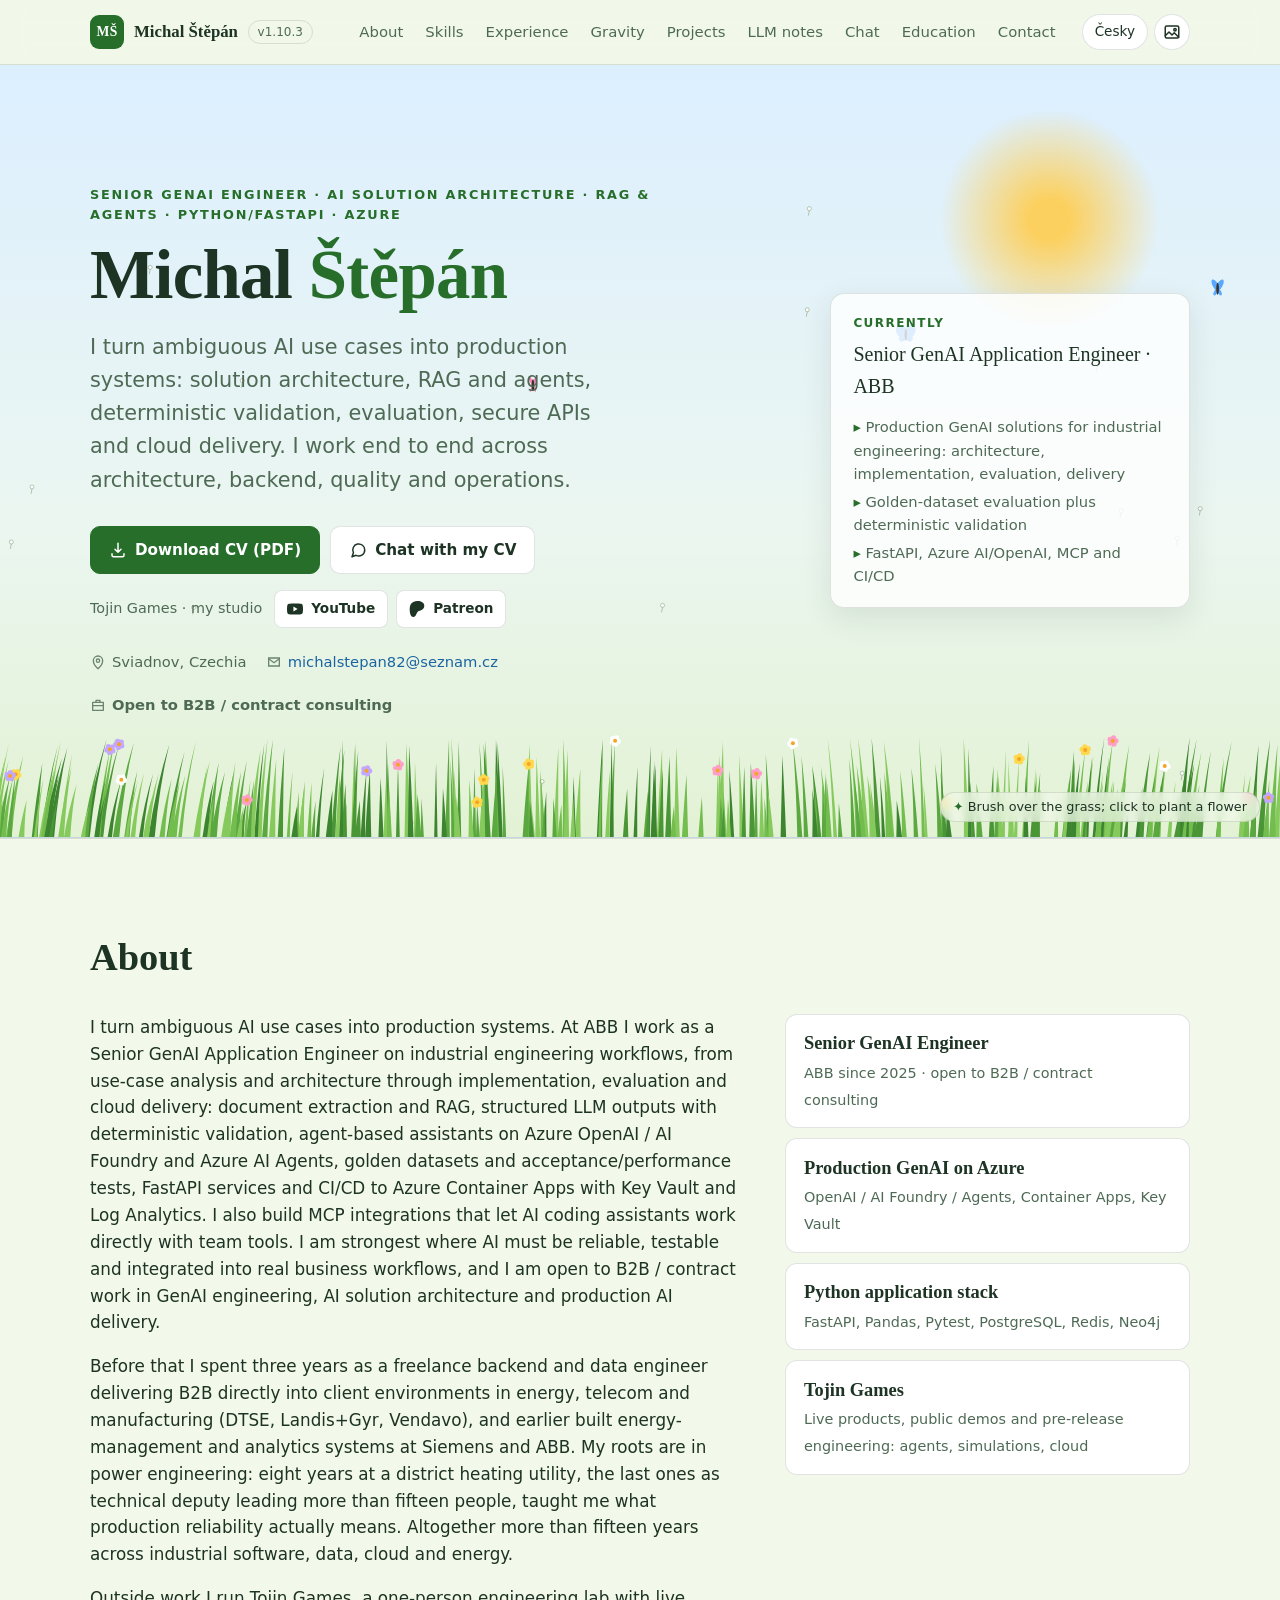
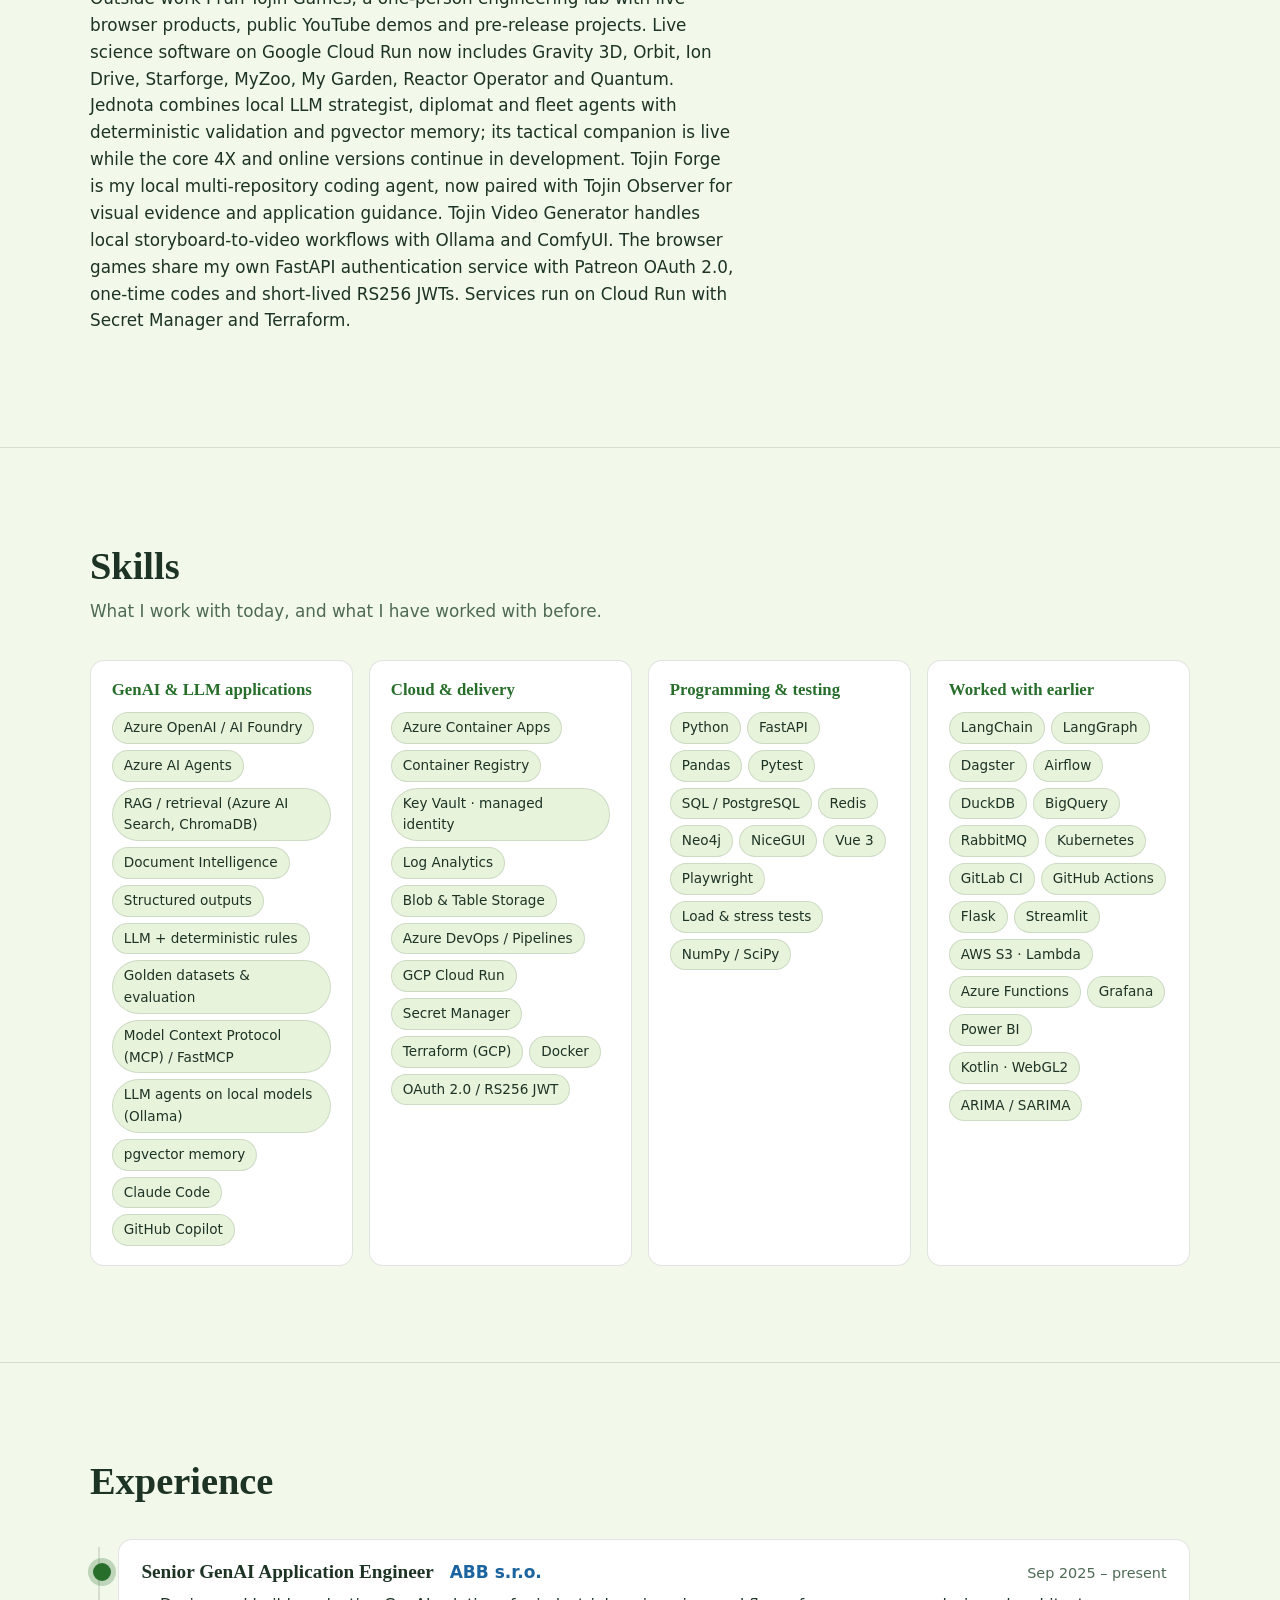
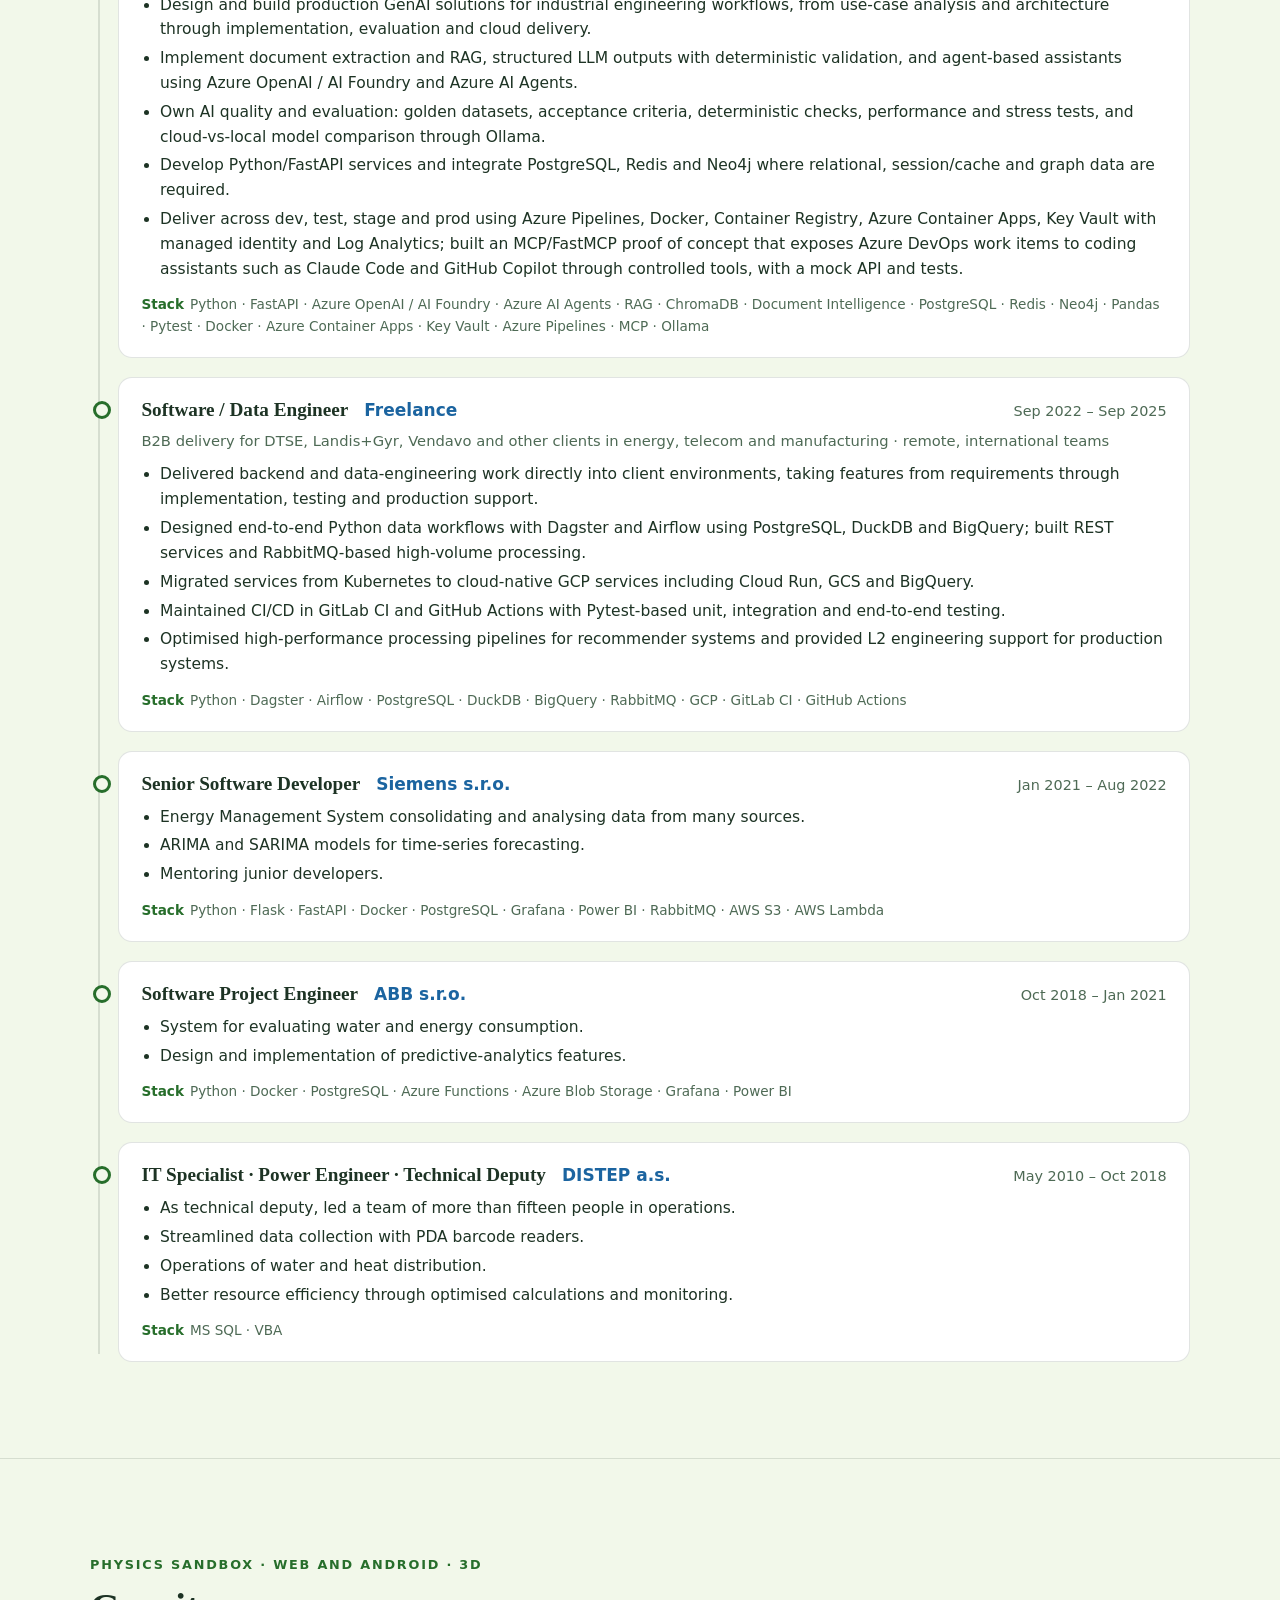
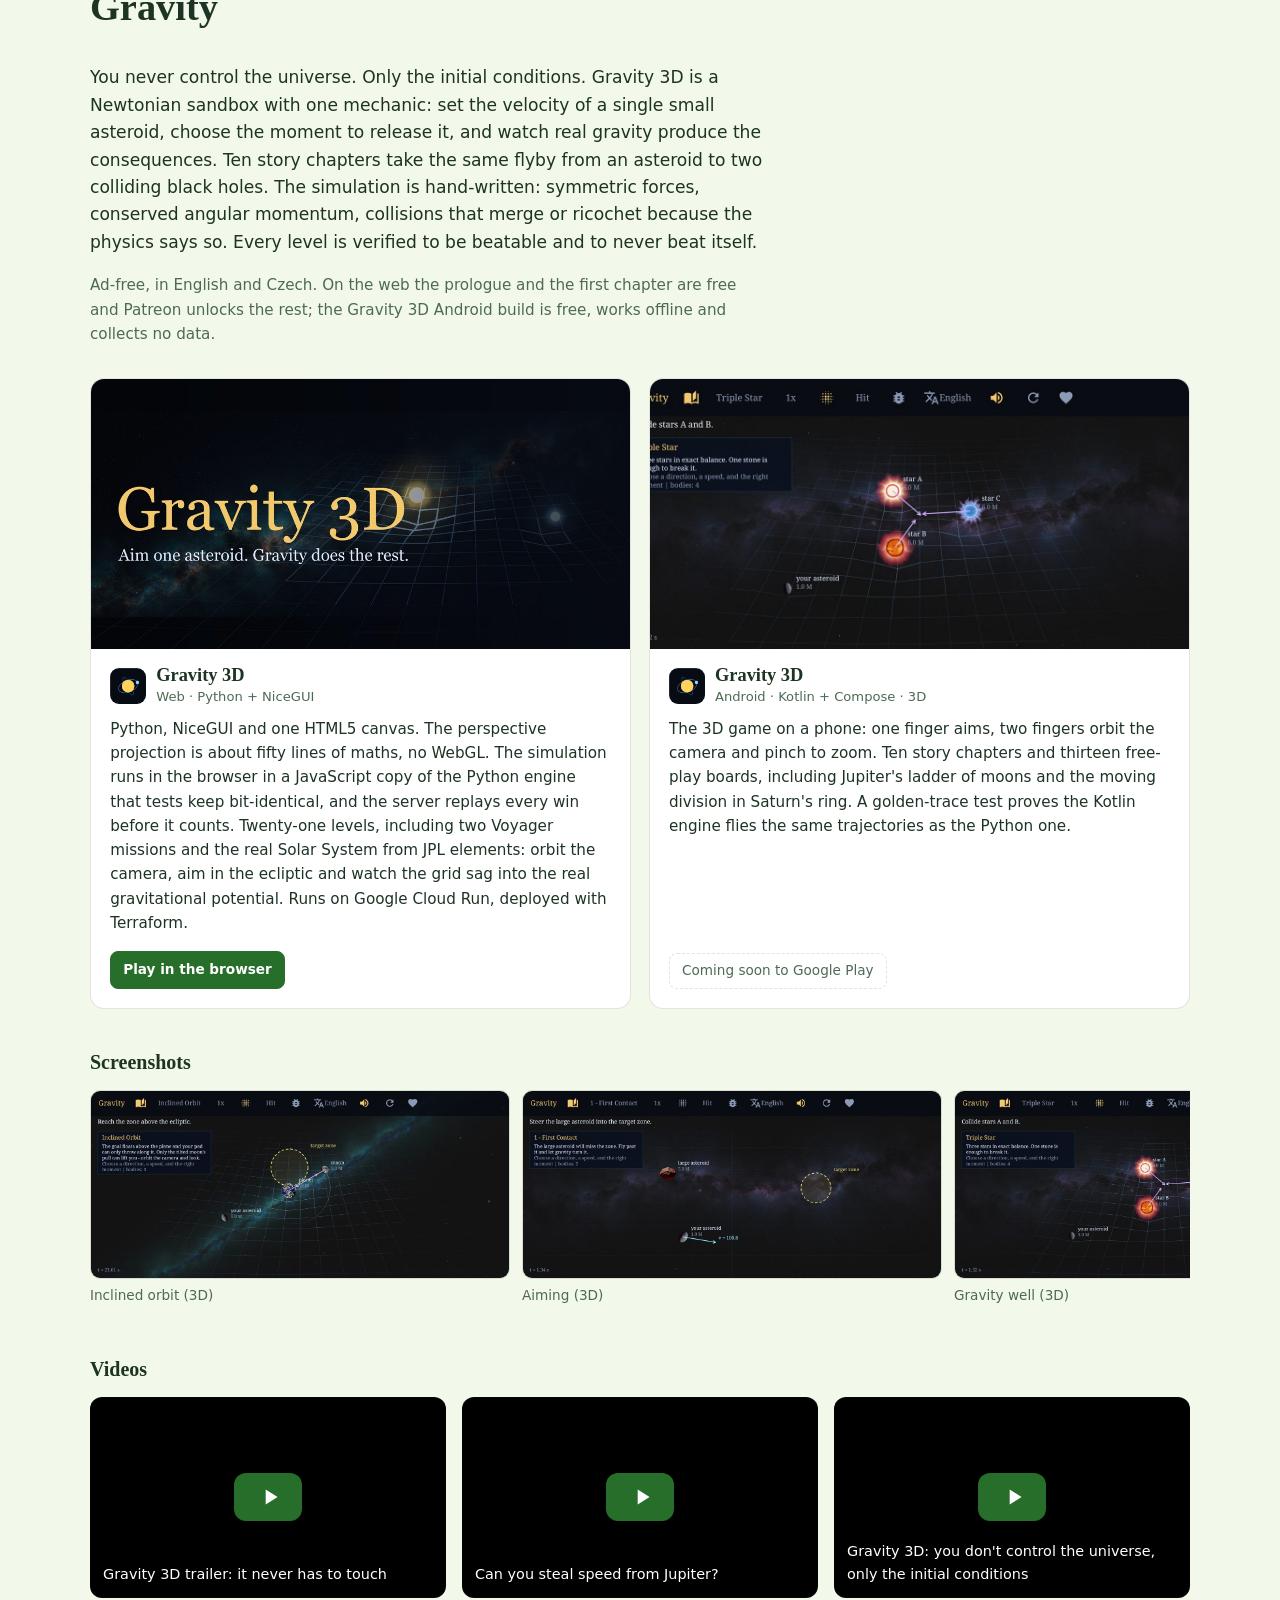
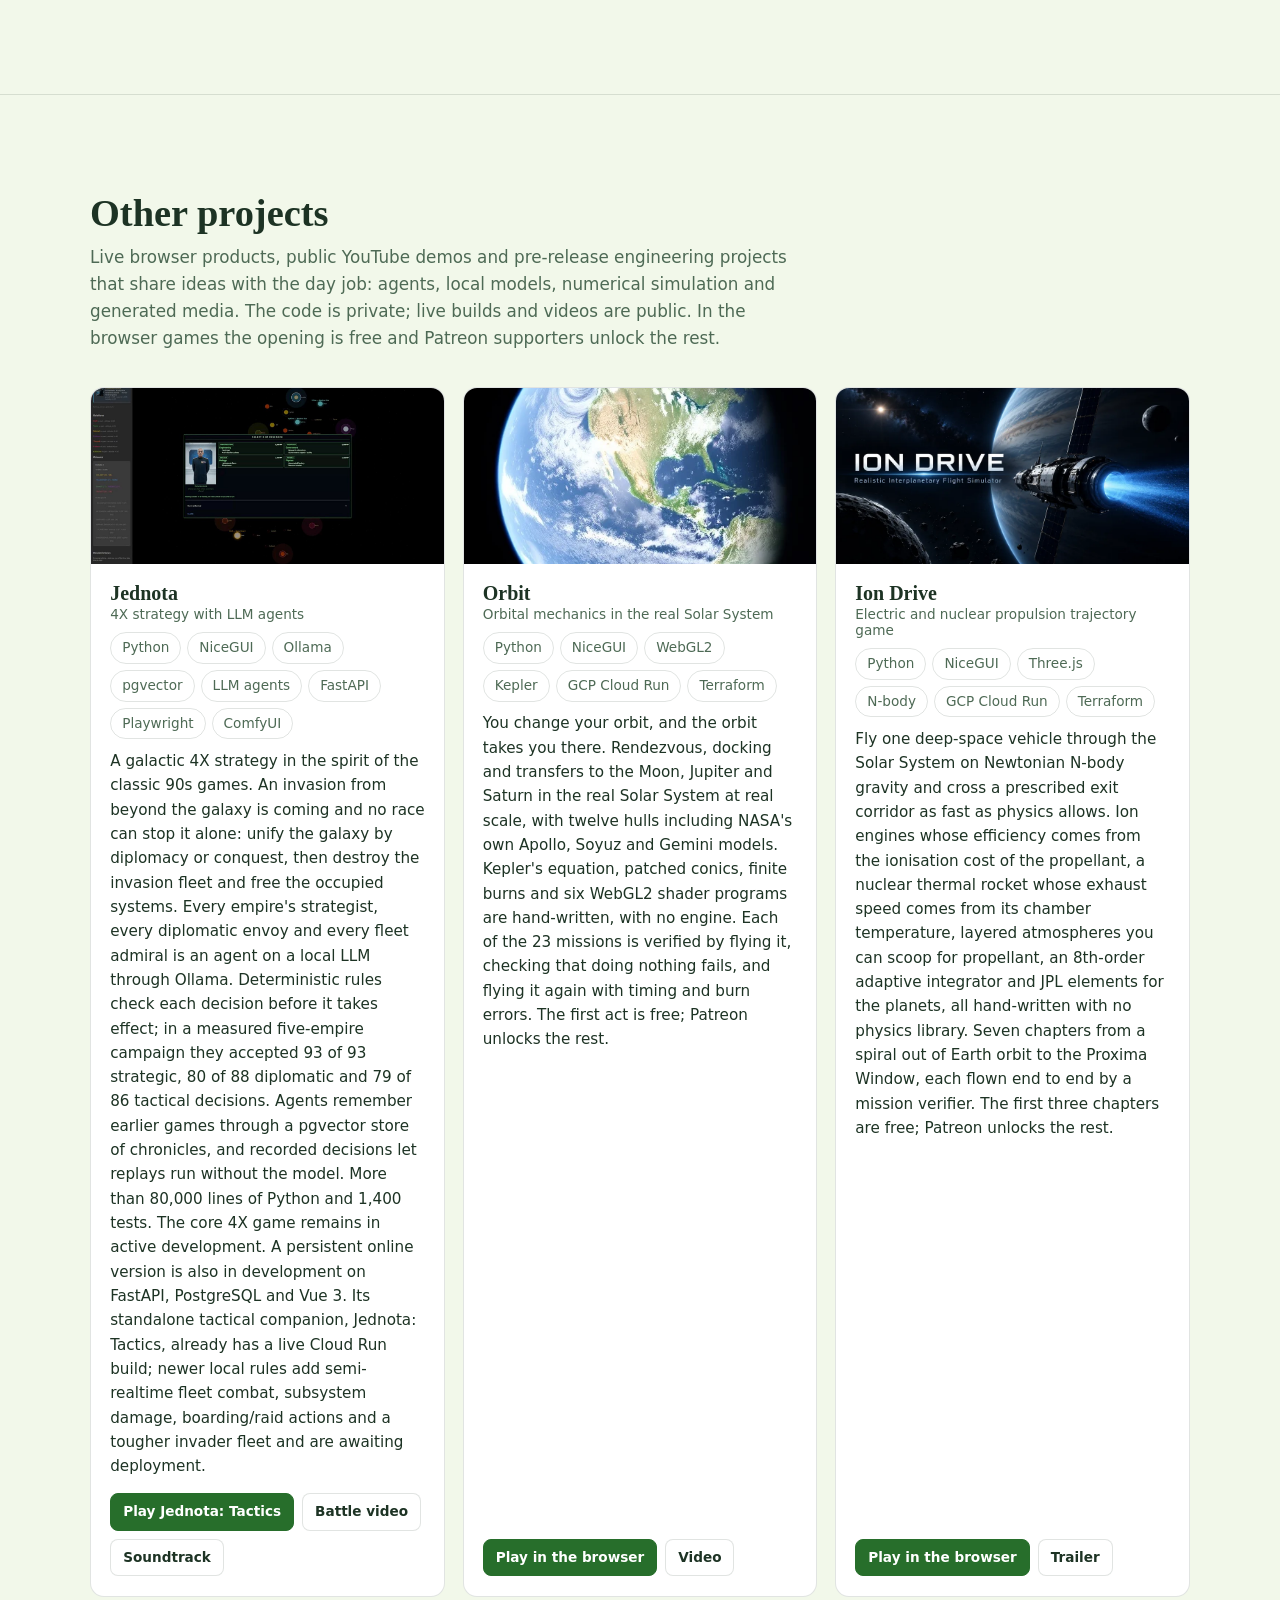
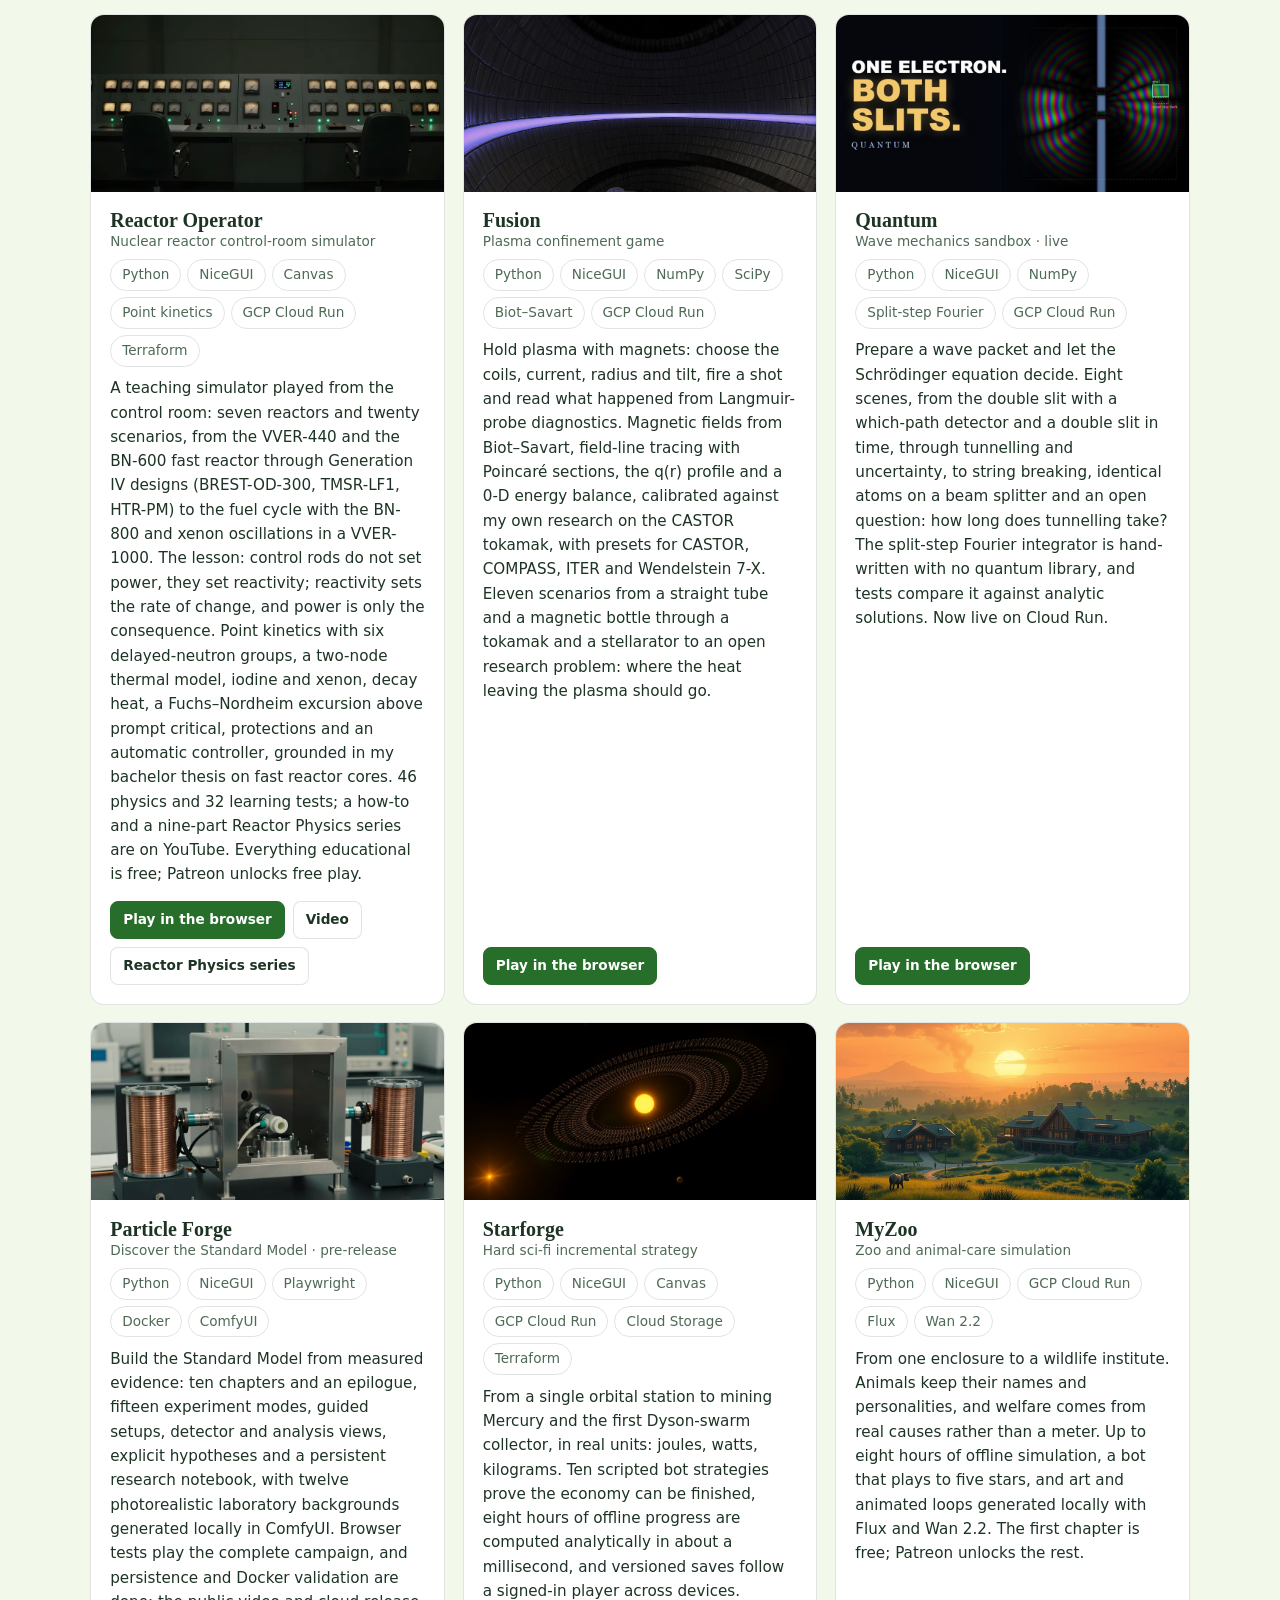
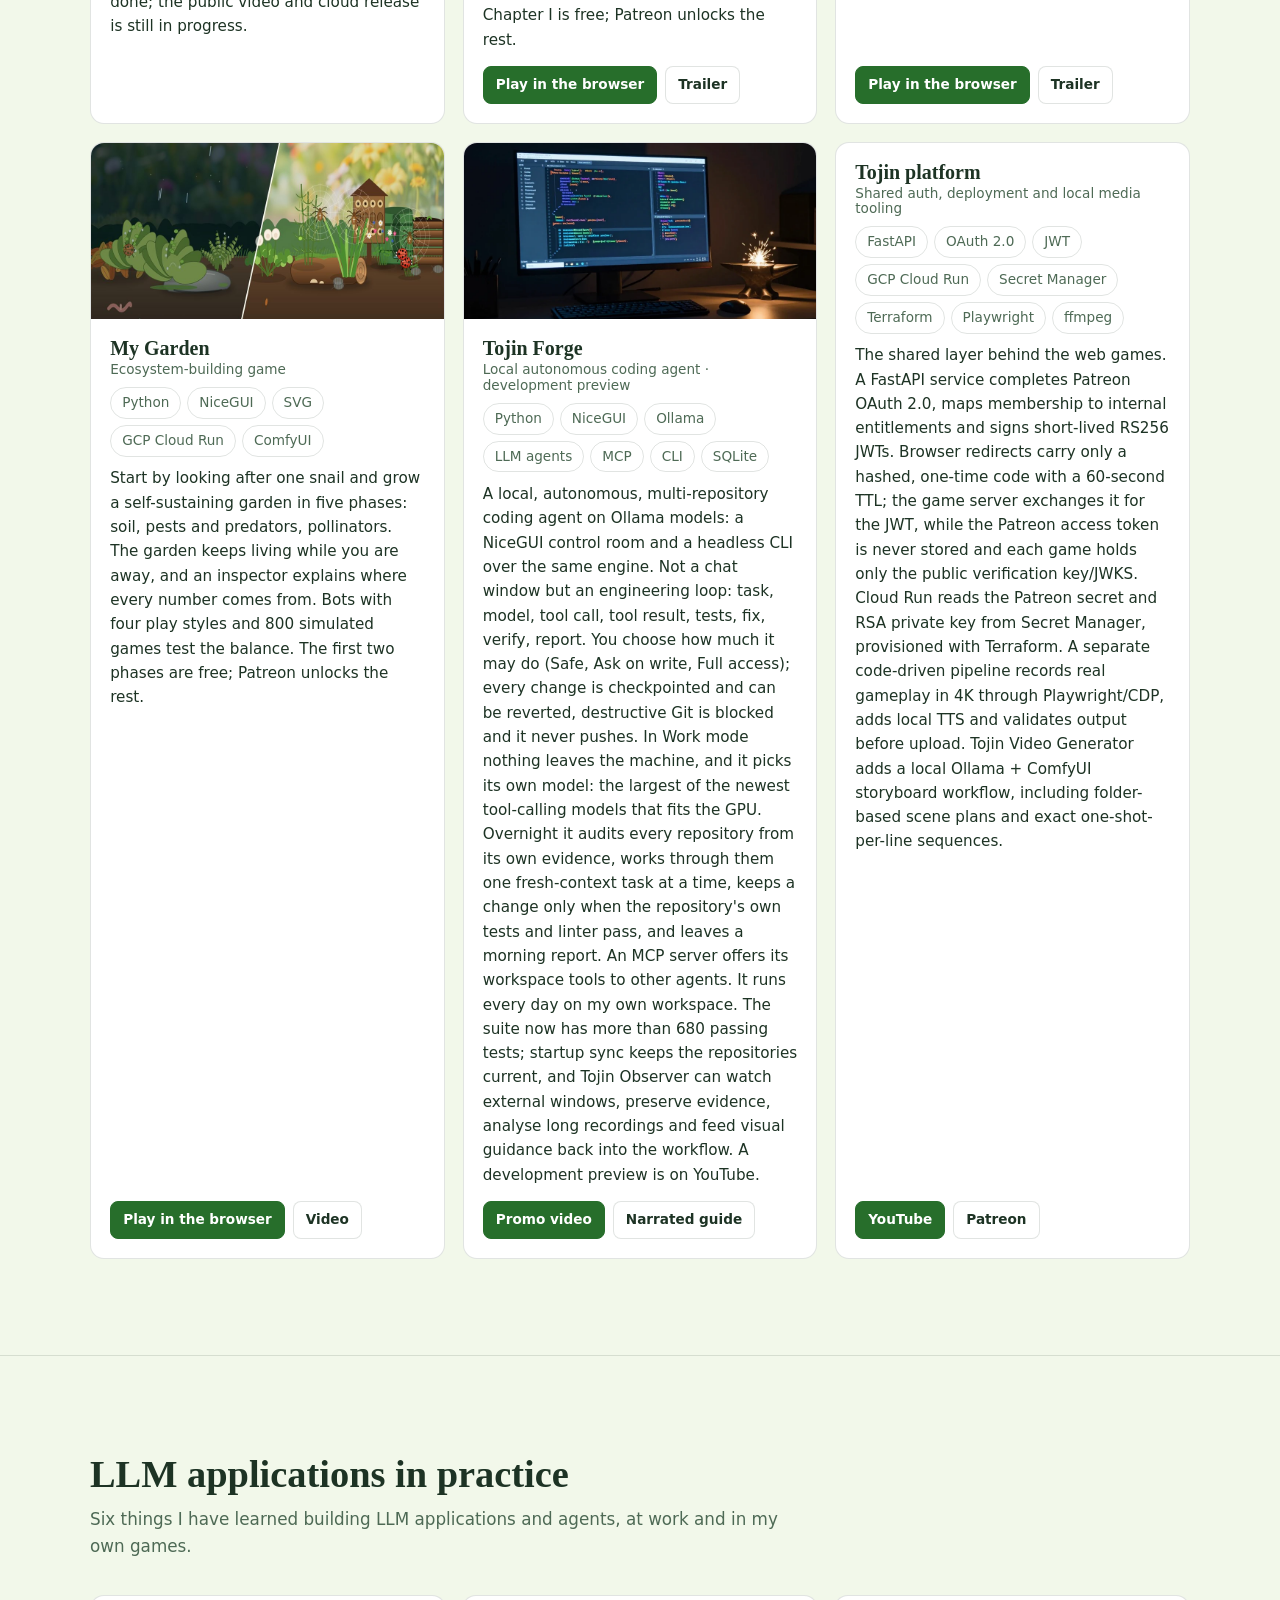
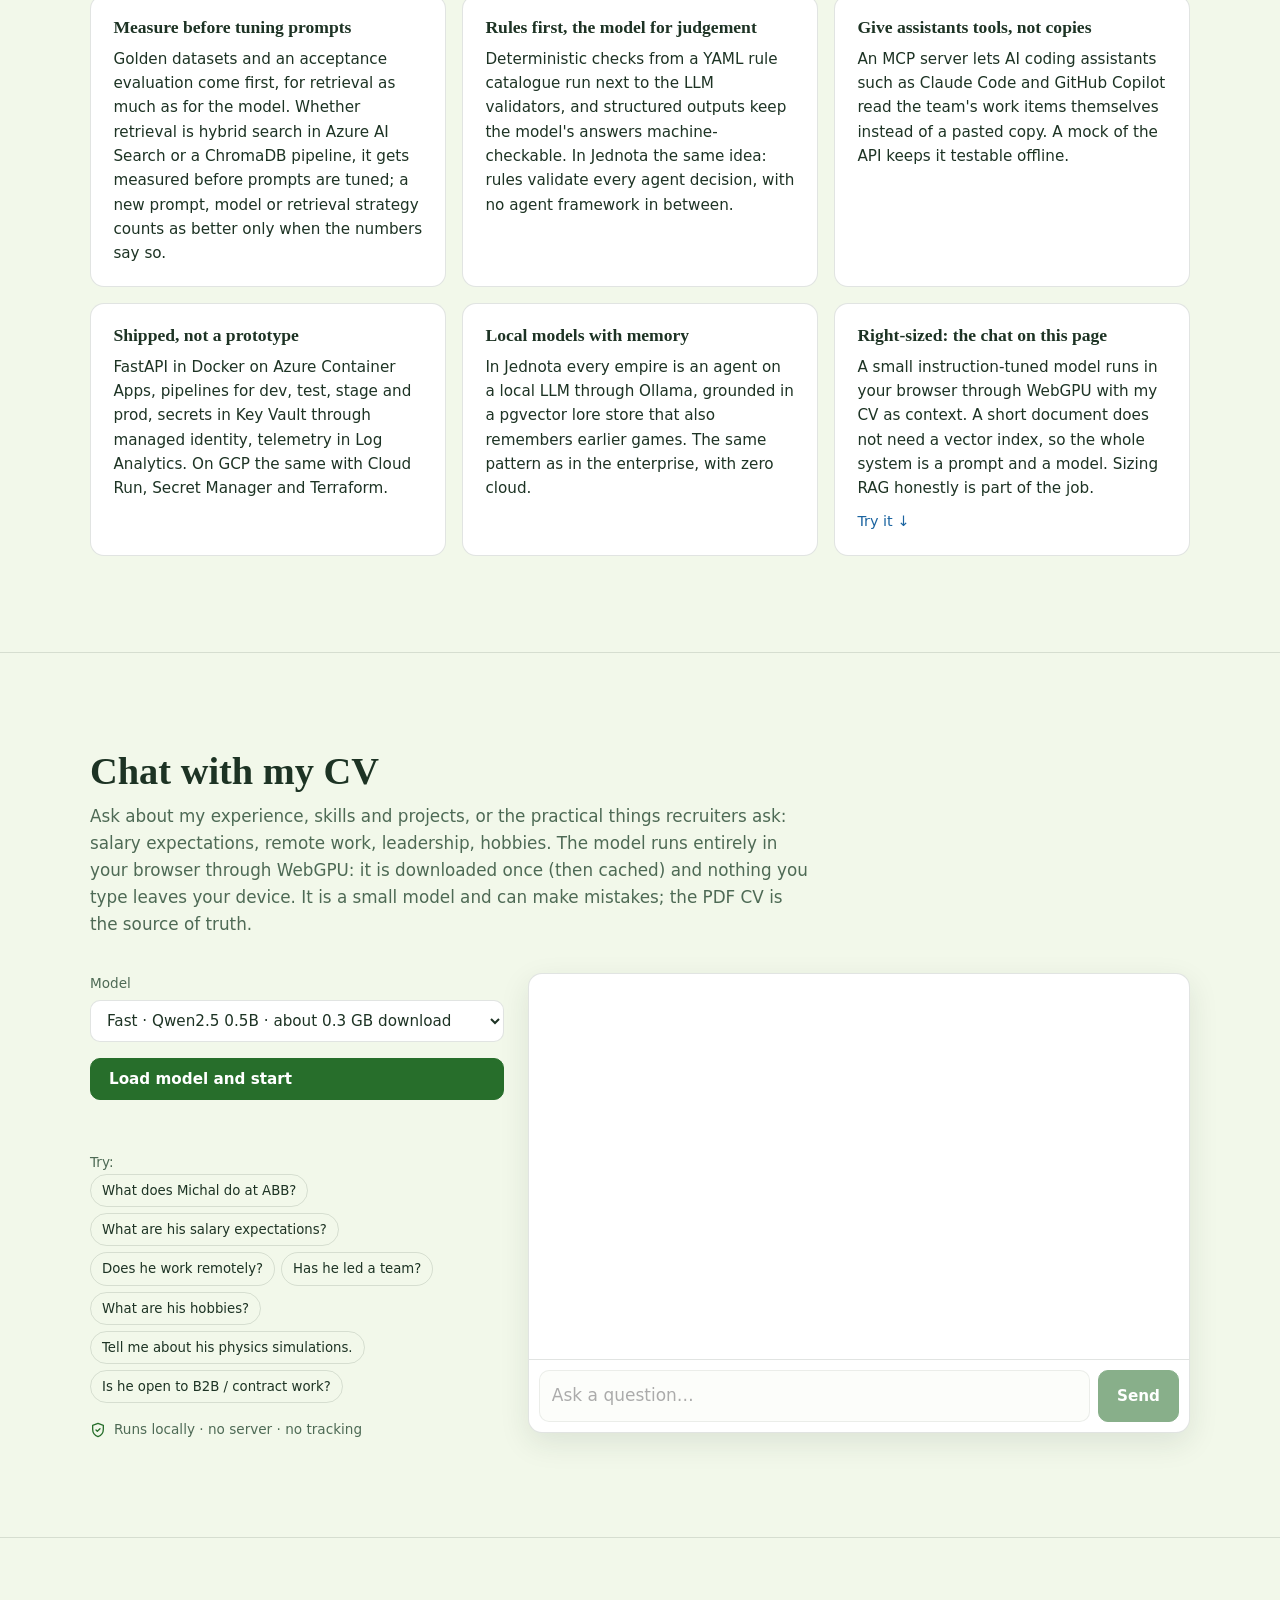
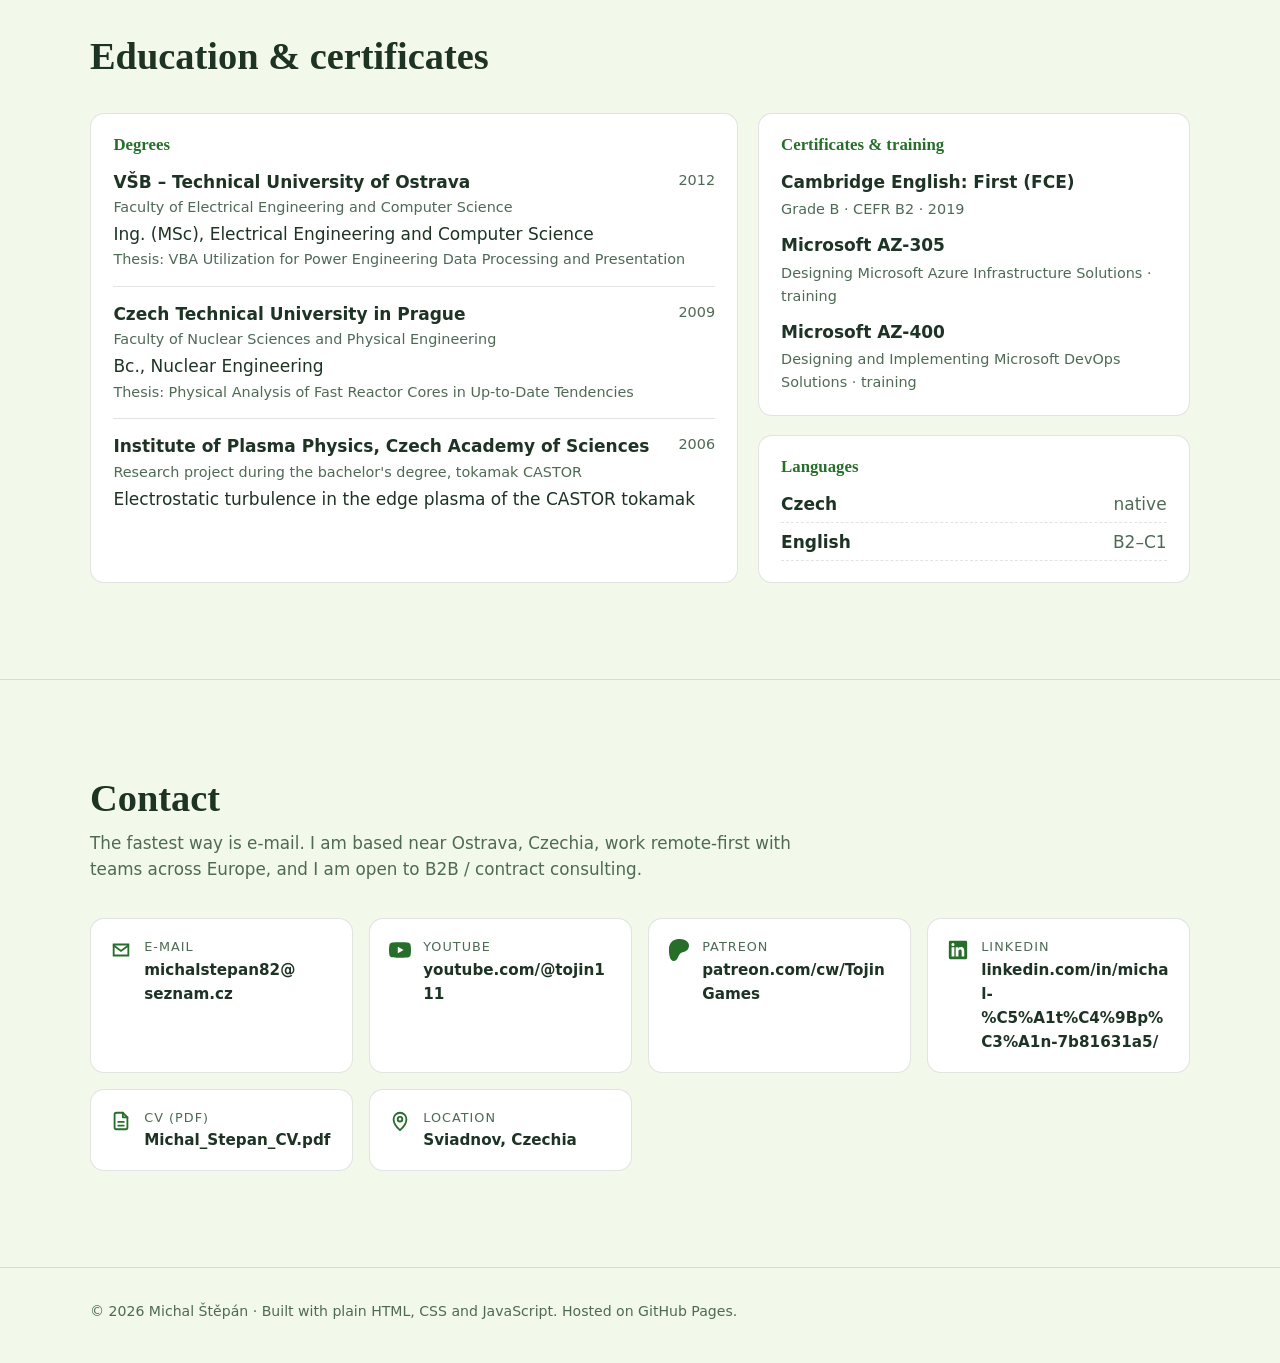
==== commit 37c6e8e0: "security: vendor web-llm (no CDN script) and add a CSP (SCAN-005) web-llm 0.2.85 was imported from e" ====
--- a/index.html
+++ b/index.html
@@ -2,6 +2,7 @@
 <html lang="en" data-bg="meadow">
 <head>
   <meta charset="utf-8">
+  <meta http-equiv="Content-Security-Policy" content="default-src 'none'; script-src 'self' 'wasm-unsafe-eval'; style-src 'self' 'unsafe-inline' https://fonts.googleapis.com; font-src https://fonts.gstatic.com; img-src 'self' data: blob: https://i.ytimg.com; media-src 'self' blob:; frame-src https://www.youtube-nocookie.com; connect-src 'self' https://huggingface.co https://*.huggingface.co https://*.hf.co https://raw.githubusercontent.com; worker-src 'self' blob:; base-uri 'none'; form-action 'none'; object-src 'none'">
   <meta name="viewport" content="width=device-width, initial-scale=1">
   <title>Michal Štěpán · Senior GenAI Engineer · AI Solution Architecture</title>
   <meta name="description" content="Michal Štěpán turns ambiguous AI use cases into production systems: AI solution architecture, RAG and agents, deterministic validation, golden-dataset evaluation, MCP, FastAPI and delivery on Azure and GCP. Open to B2B / contract consulting.">
@@ -12,13 +13,7 @@
   <meta property="og:description" content="AI solution architecture and production GenAI: RAG and agents, evaluation, deterministic validation, MCP, FastAPI, Azure and GCP. Open to B2B / contract consulting.">
   <meta property="og:image" content="assets/img/gravity-3d-feature.jpg">
   <link rel="icon" href="data:image/svg+xml,%3Csvg%20xmlns='http://www.w3.org/2000/svg'%20viewBox='0%200%2064%2064'%3E%3Crect%20width='64'%20height='64'%20rx='14'%20fill='%23f1c55c'/%3E%3Ctext%20x='32'%20y='43'%20font-family='Georgia,serif'%20font-weight='700'%20font-size='30'%20text-anchor='middle'%20fill='%231a1408'%3EM%C5%A0%3C/text%3E%3C/svg%3E">
-  <script>
-    (function () {
-      var b = "meadow";
-      try { var s = localStorage.getItem("bg"); if (/^(meadow|forest|sea|space|nebula|paper)$/.test(s)) b = s; } catch (e) {}
-      document.documentElement.setAttribute("data-bg", b);
-    })();
-  </script>
+  <script src="assets/js/bg_init.js"></script>
   <link rel="preconnect" href="https://fonts.googleapis.com">
   <link rel="preconnect" href="https://fonts.gstatic.com" crossorigin>
   <link href="https://fonts.googleapis.com/css2?family=Inter:wght@400;600&family=Lora:wght@600;700&display=swap" rel="stylesheet">
